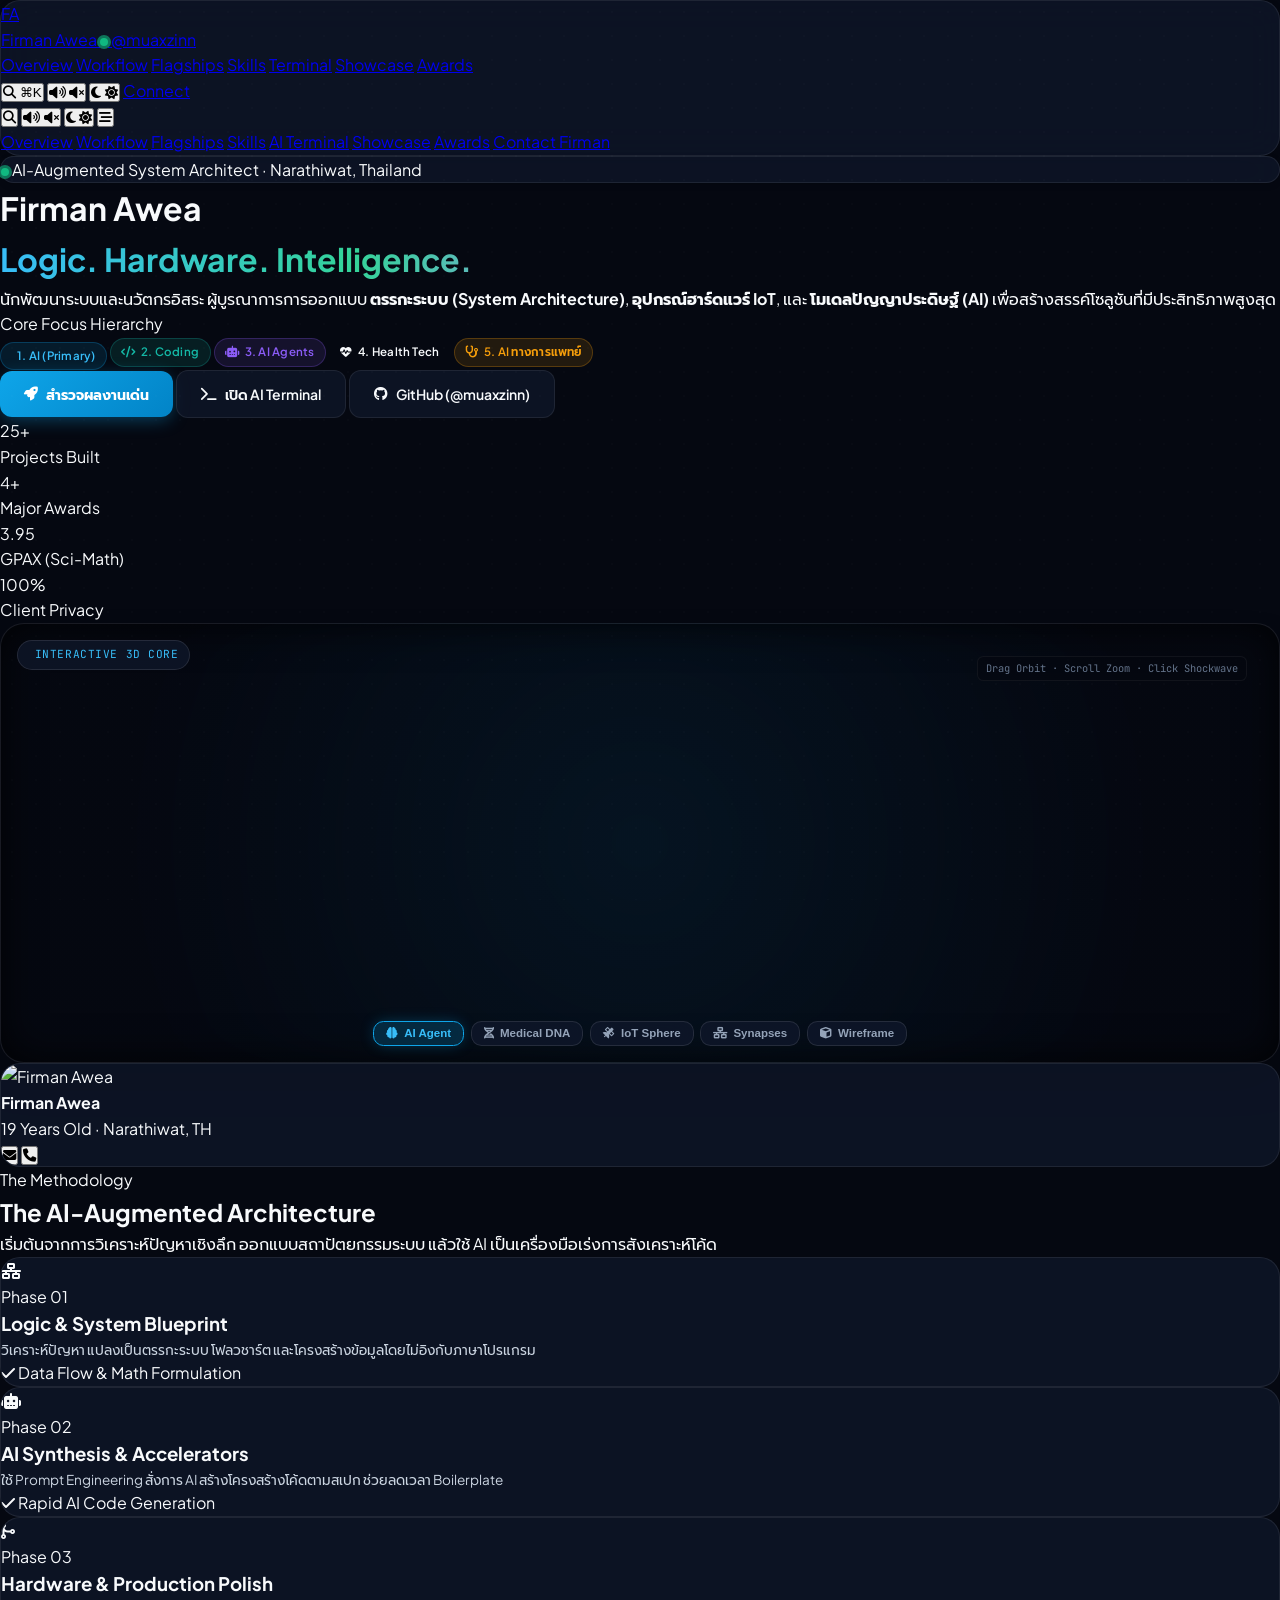
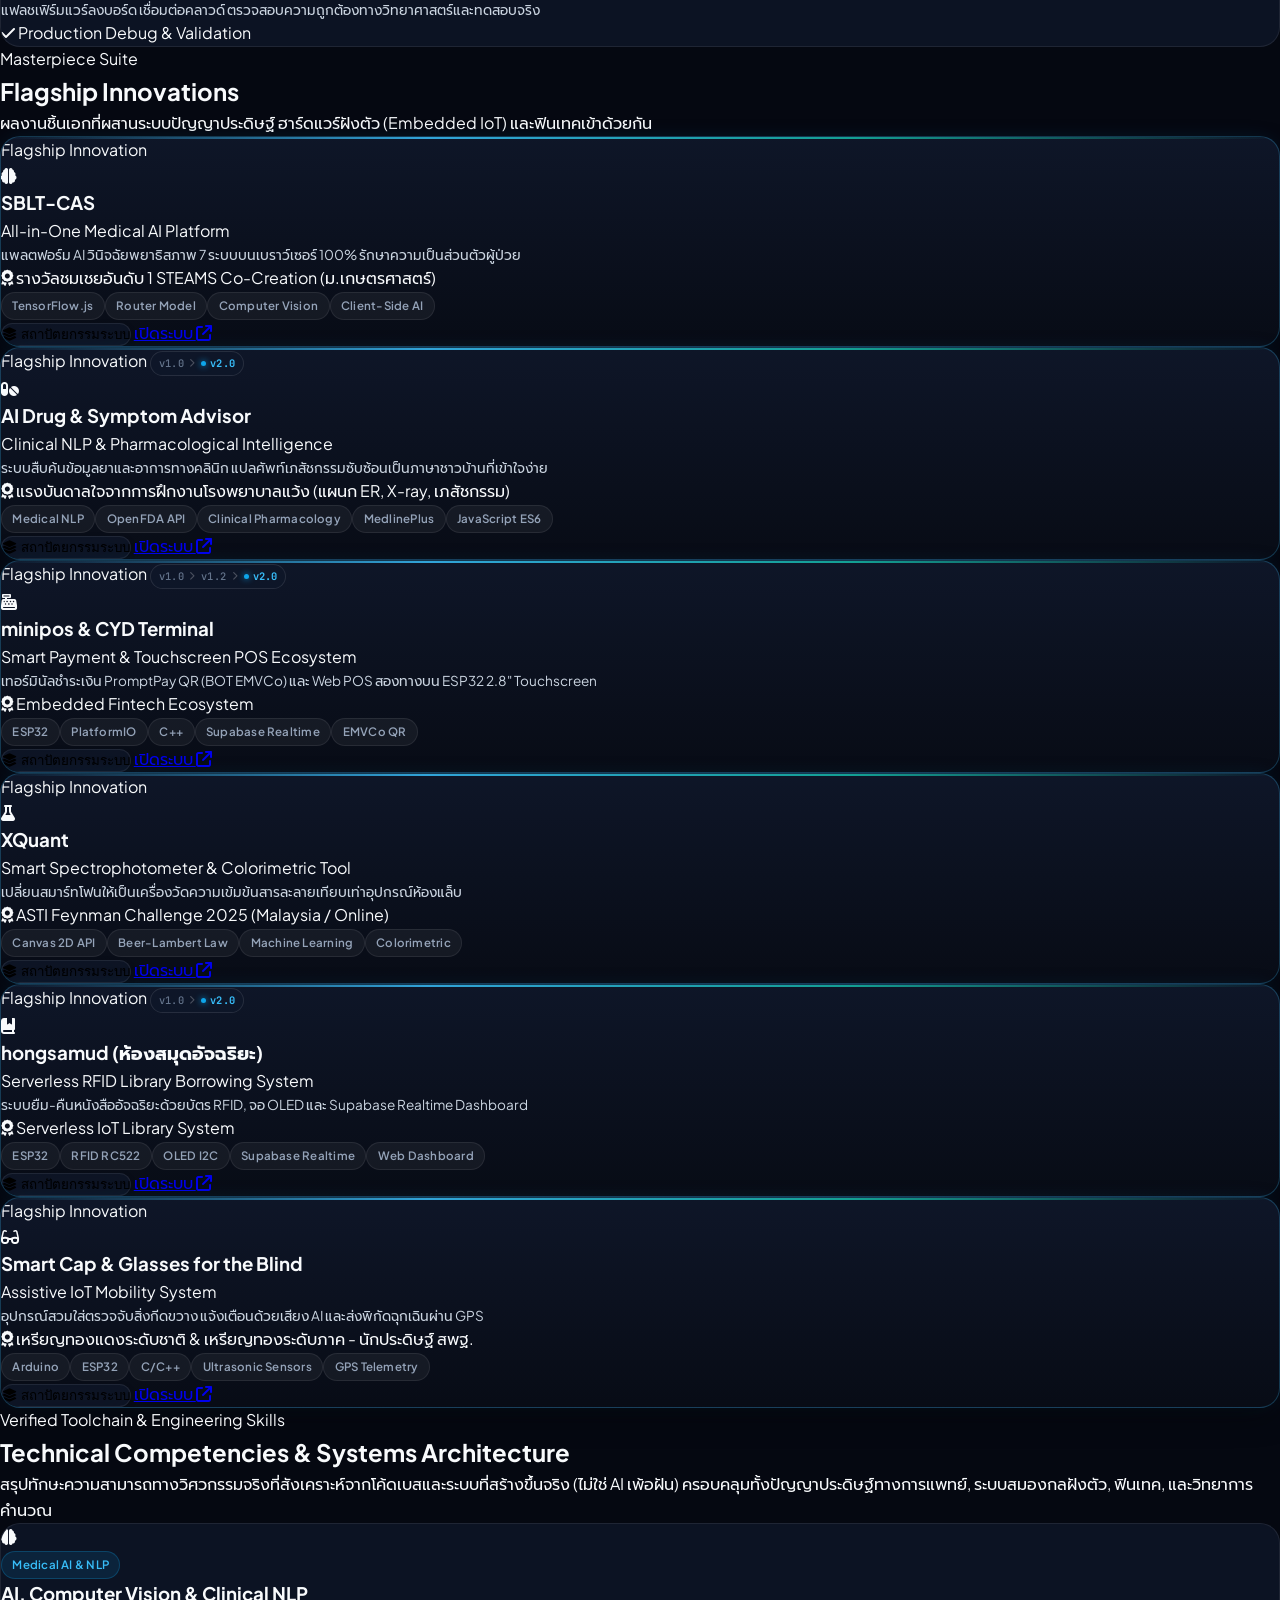
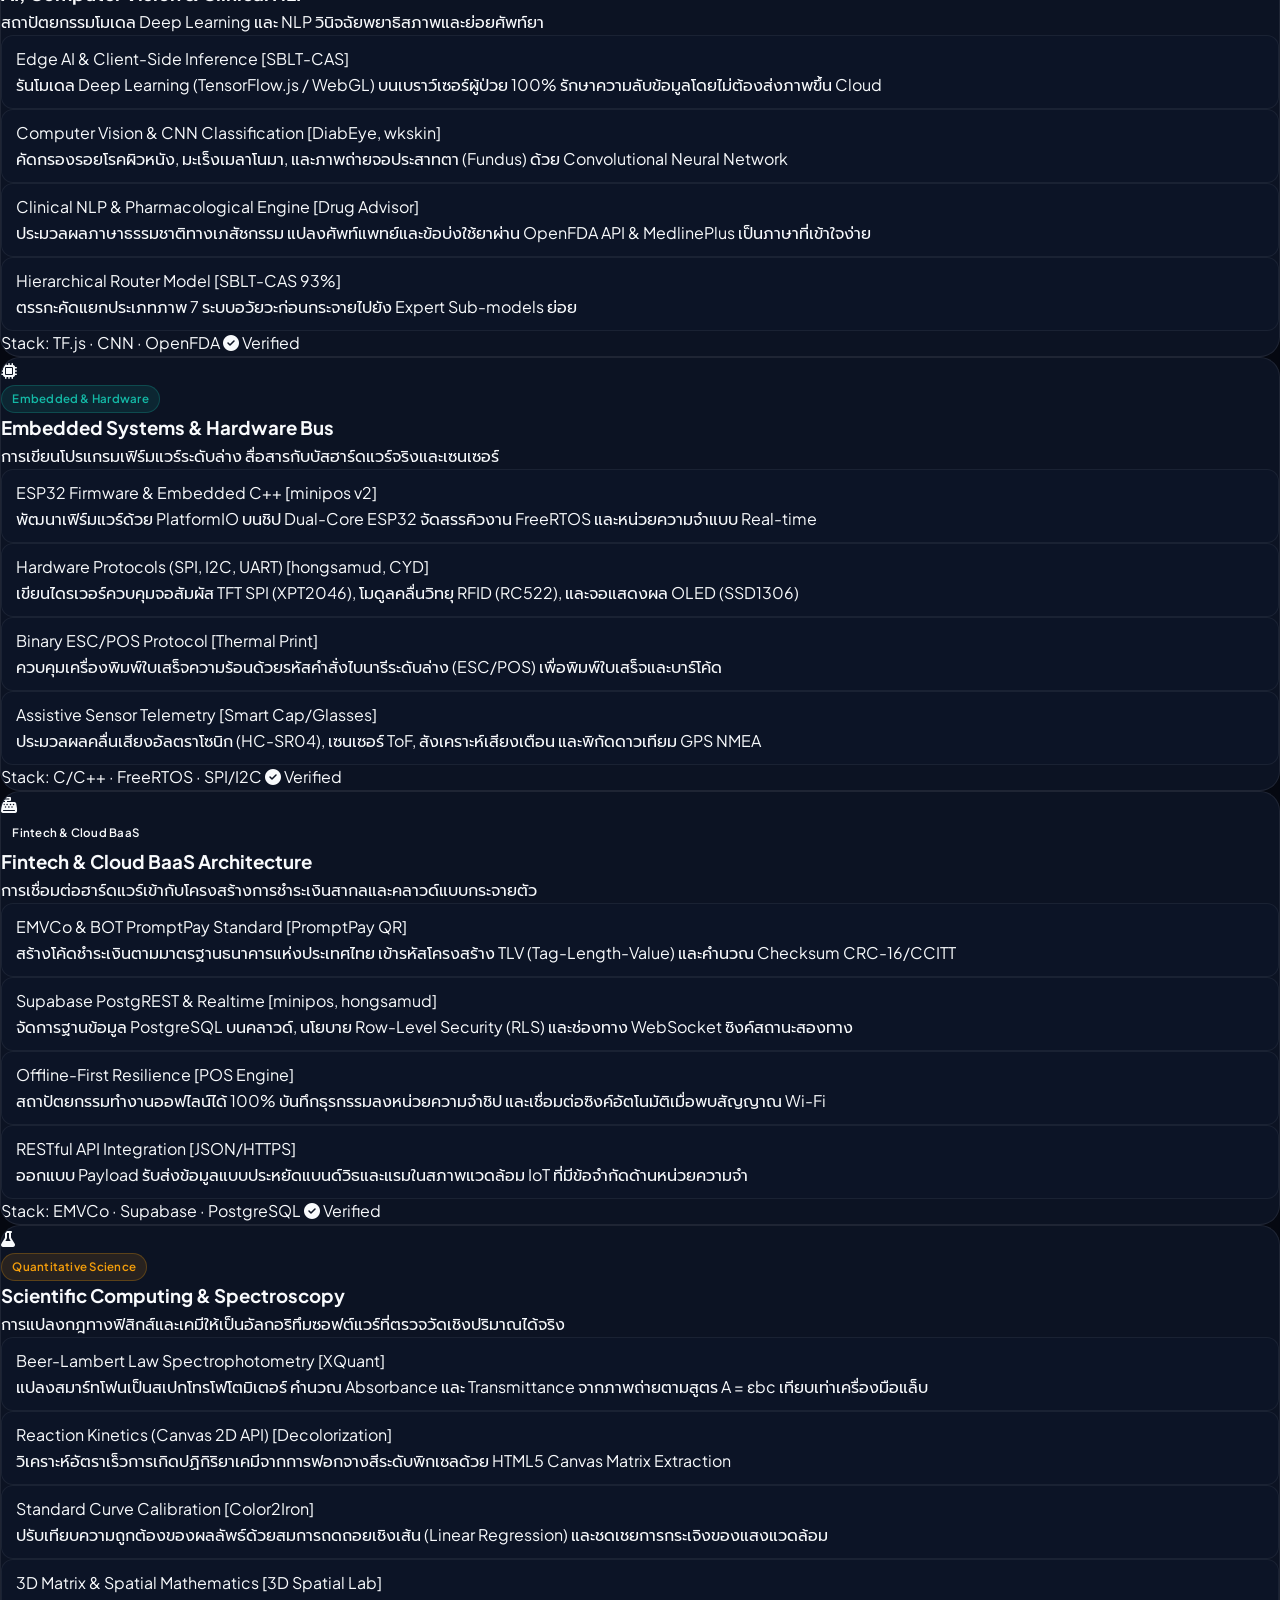
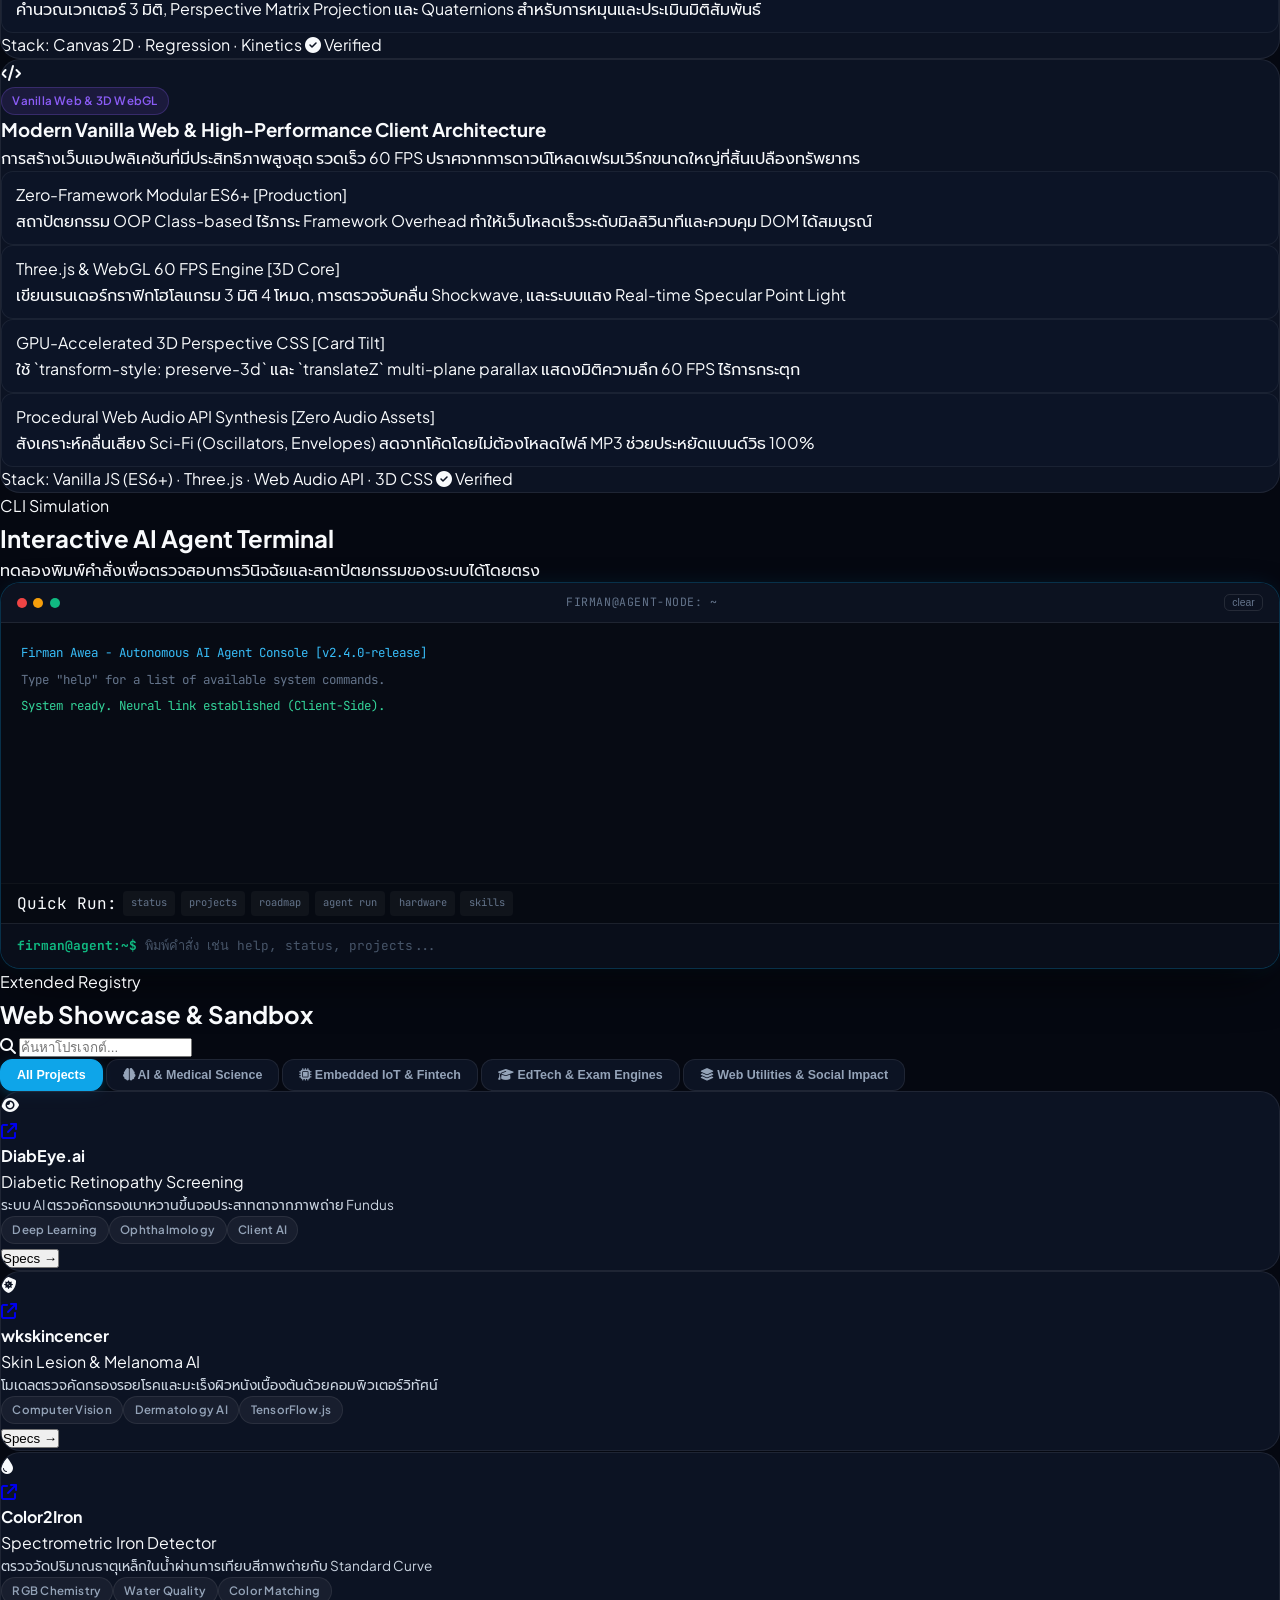
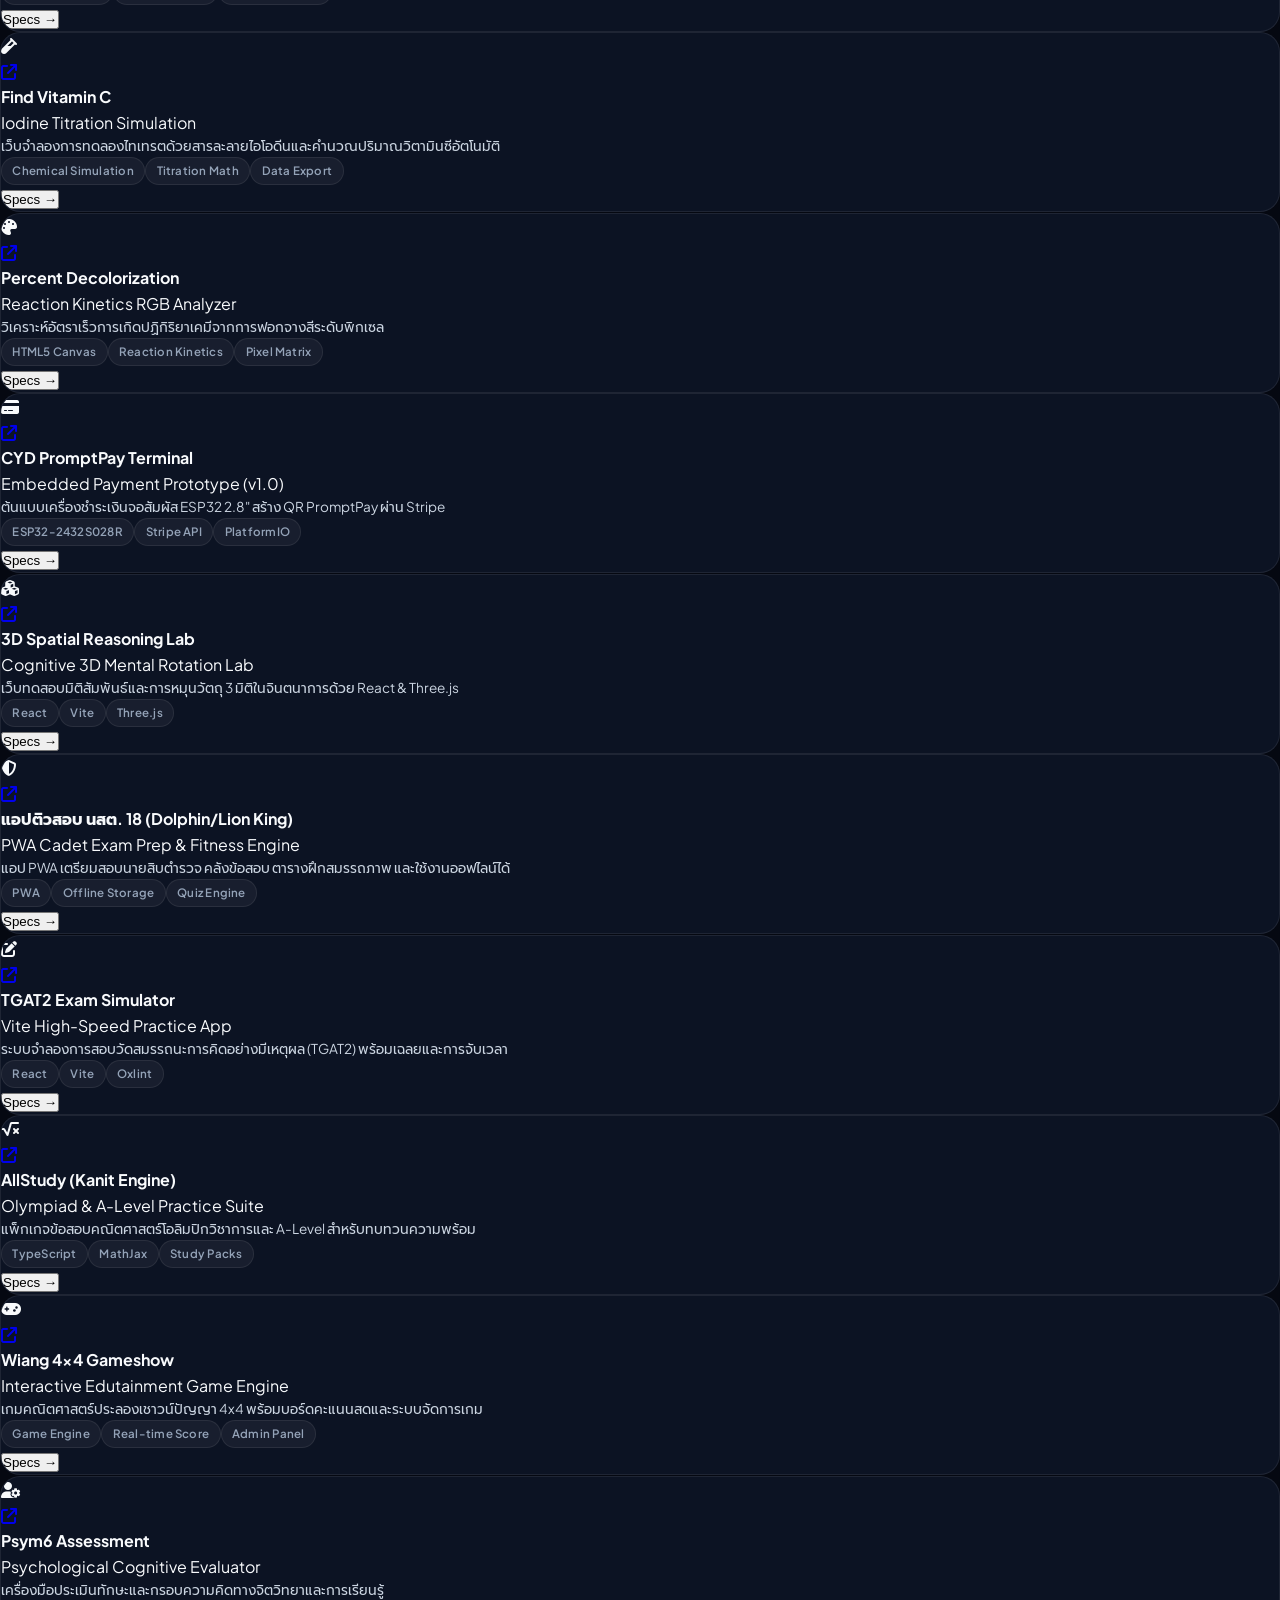
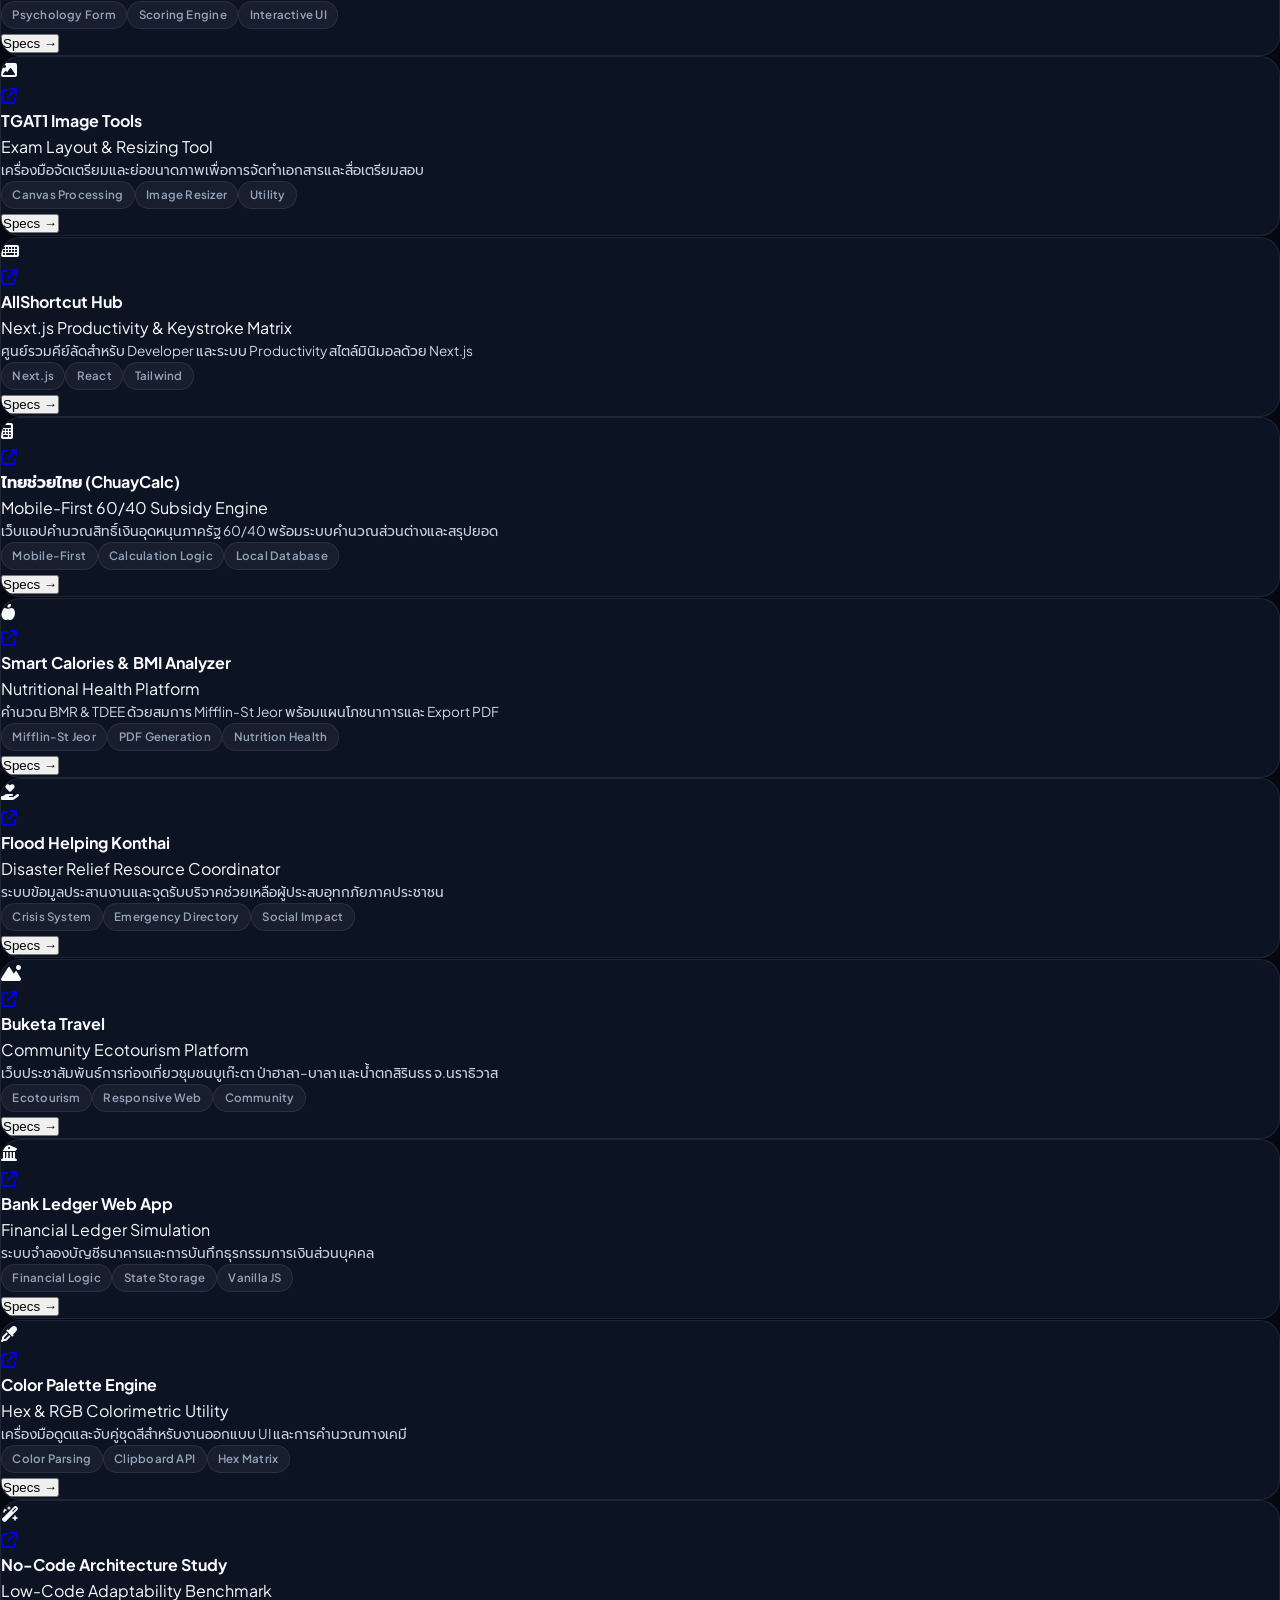
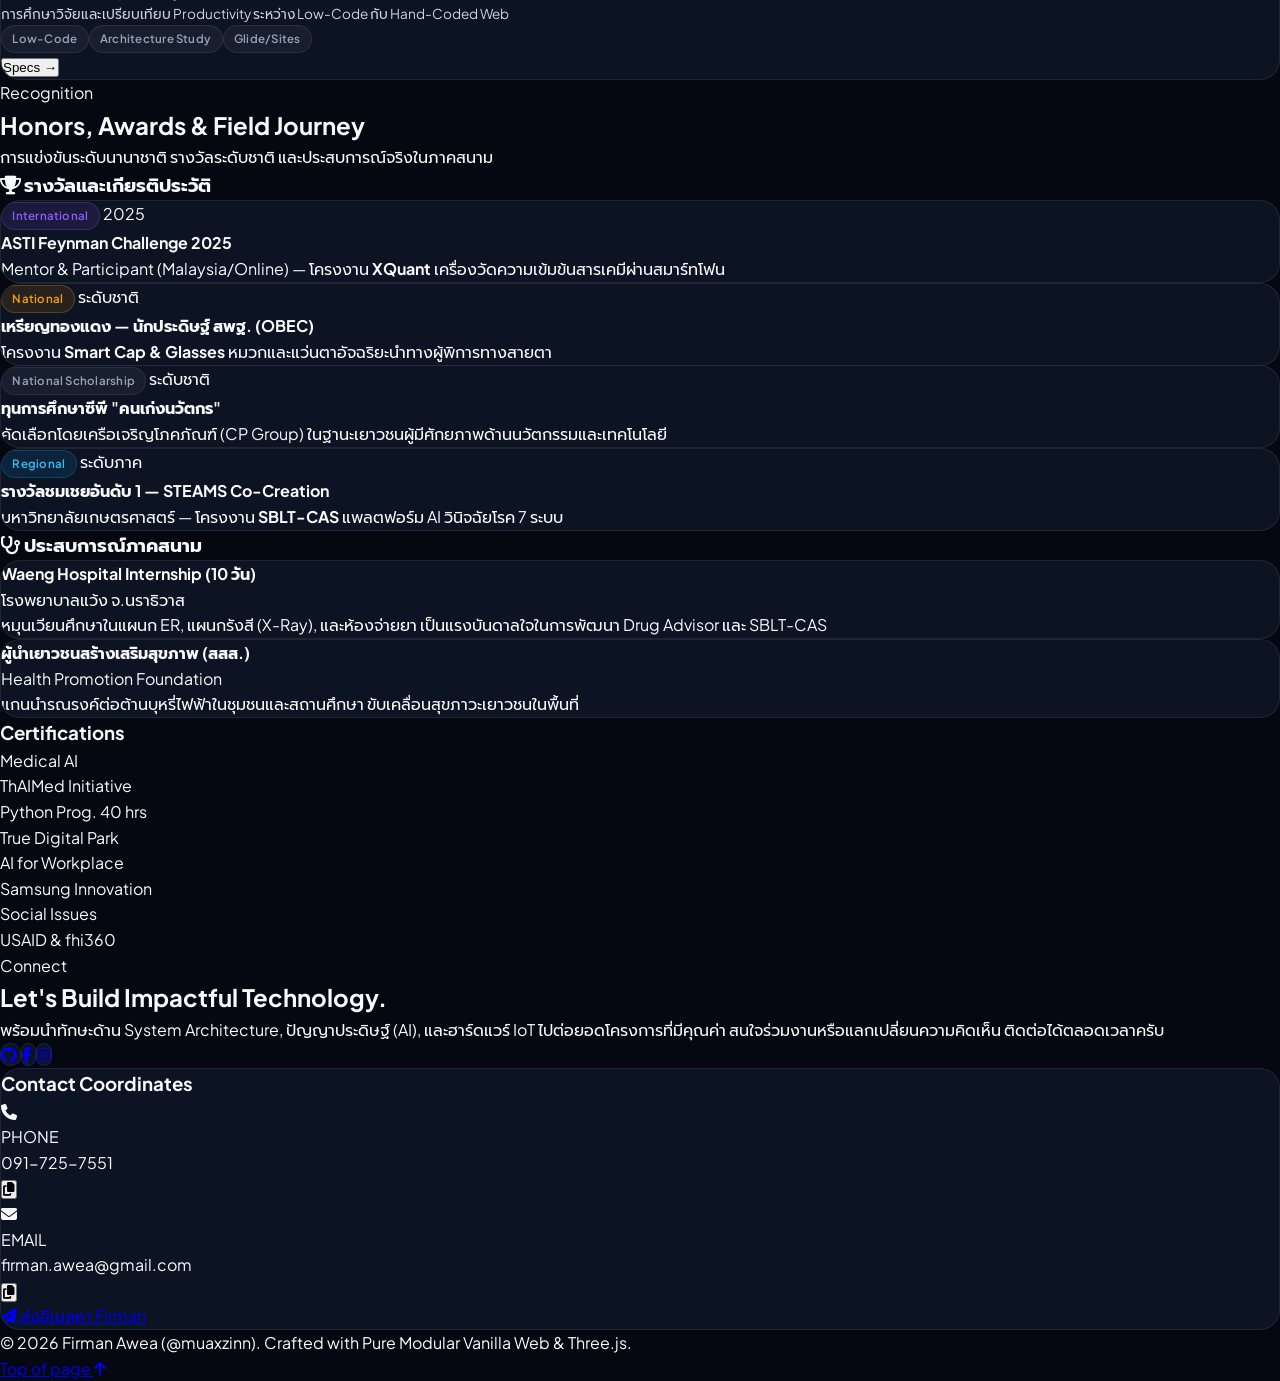
==== index.html @ e1b35efb "feat: revamp modular portfolio with 3D holographic core, interactive terminal, elevated flagships, a" ====
<!DOCTYPE html>
<html lang="th" class="scroll-smooth dark">

<head>
  <meta charset="UTF-8">
  <meta name="viewport" content="width=device-width, initial-scale=1.0">
  <title>Firman Awea | AI-Augmented System Architect & Health Tech Innovator</title>
  <meta name="description"
    content="Official portfolio of Firman Awea (@muaxzinn) - AI-Augmented System Architect, Embedded IoT Developer, and Health Tech Innovator from Narathiwat, Thailand.">
  <meta name="author" content="Firman Awea">

  <!-- Open Graph Protocol -->
  <meta property="og:type" content="website">
  <meta property="og:title" content="Firman Awea | AI-Augmented System Architect">
  <meta property="og:description"
    content="Bridging Logic, Embedded Hardware, and Artificial Intelligence to build impactful solutions.">
  <meta property="og:image" content="image1.png">

  <!-- Google Fonts: Plus Jakarta Sans, Inter, Prompt, JetBrains Mono -->
  <link rel="preconnect" href="https://fonts.googleapis.com">
  <link rel="preconnect" href="https://fonts.gstatic.com" crossorigin>
  <link
    href="https://fonts.googleapis.com/css2?family=Inter:wght@300;400;500;600;700;800&family=JetBrains+Mono:wght@400;500;600;700&family=Plus+Jakarta+Sans:wght@400;500;600;700;800&family=Prompt:wght@300;400;500;600;700&display=swap"
    rel="stylesheet">

  <!-- Tailwind CSS CDN -->
  <script src="https://cdn.tailwindcss.com"></script>

  <!-- Font Awesome 6.5 -->
  <link rel="stylesheet" href="https://cdnjs.cloudflare.com/ajax/libs/font-awesome/6.5.1/css/all.min.css">

  <!-- Three.js (r128) CDN for 3D Holographic Visuals -->
  <script src="https://cdnjs.cloudflare.com/ajax/libs/three.js/r128/three.min.js"></script>

  <!-- Modular CSS Architecture -->
  <link rel="stylesheet" href="css/base.css">
  <link rel="stylesheet" href="css/components.css">
  <link rel="stylesheet" href="css/animations.css">
  <link rel="stylesheet" href="css/3d-viewport.css">
  <link rel="stylesheet" href="css/terminal.css">

  <!-- Anti-Flash Theme Init -->
  <script>
    if (localStorage.getItem('color-theme') === 'light') {
      document.documentElement.classList.remove('dark');
      document.documentElement.classList.add('light');
    } else {
      document.documentElement.classList.add('dark');
    }
  </script>
</head>

<body class="selection:bg-sky-500 selection:text-white">

  <!-- Reading Progress Bar -->
  <div id="reading-progress"></div>

  <!-- Ambient Noise Texture -->
  <div class="noise-overlay"></div>

  <!-- Global Toast Notification -->
  <div id="toast" role="status" aria-live="polite">
    <i class="fas fa-check-circle text-emerald-400 text-base"></i>
    <span id="toast-msg">คัดลอกข้อมูลสำเร็จ!</span>
  </div>

  <!-- Spotlight Command Palette Modal (Cmd + K / Ctrl + K / '/') -->
  <dialog id="cmd-palette" class="m-auto rounded-2xl glass-panel text-slate-100 p-0 max-w-xl w-full shadow-2xl border border-slate-700/70 overflow-hidden backdrop-blur-2xl">
    <div class="p-4 border-b border-slate-800 flex items-center gap-3">
      <i class="fas fa-search text-sky-400 text-base"></i>
      <input type="text" id="cmd-input" placeholder="ค้นหาผลงาน, ทักษะ, หรือส่วนที่ต้องการไป... (Cmd+K)"
        class="w-full bg-transparent text-slate-100 placeholder-slate-500 text-sm focus:outline-none">
      <kbd class="px-2 py-0.5 text-[10px] font-mono bg-slate-800 text-slate-400 rounded border border-slate-700">ESC</kbd>
    </div>
    <div class="max-h-80 overflow-y-auto p-2 space-y-1" id="cmd-results"></div>
    <div class="p-3 bg-slate-900/60 border-t border-slate-800/80 text-[11px] text-slate-500 flex justify-between items-center font-mono">
      <span>กด <kbd class="px-1.5 py-0.5 bg-slate-800 rounded">ESC</kbd> เพื่อปิด</span>
      <span>Firman Awea Spotlight</span>
    </div>
  </dialog>

  <!-- Deep-Dive Architecture Specs Modal (Native <dialog>) -->
  <dialog id="project-modal" class="m-auto rounded-3xl glass-panel text-slate-100 p-0 max-w-2xl w-full shadow-2xl border border-slate-700/80 overflow-hidden backdrop-blur-2xl">
    <div class="p-6 sm:p-8 space-y-5">
      <div class="flex items-start justify-between border-b border-slate-800 pb-4">
        <div class="flex items-center gap-3">
          <div class="w-10 h-10 rounded-xl bg-sky-500/10 text-sky-400 flex items-center justify-center text-lg">
            <i id="modal-icon" class="fas fa-microchip"></i>
          </div>
          <div>
            <h3 id="modal-title" class="text-xl font-bold text-white tracking-tight">Project Title</h3>
            <span id="modal-subtitle" class="text-xs font-mono text-sky-400">Subtitle</span>
          </div>
        </div>
        <button id="modal-close-btn" aria-label="Close Modal" class="p-2 rounded-lg bg-slate-800 hover:bg-slate-700 text-slate-400 hover:text-white transition-colors">
          <i class="fas fa-times"></i>
        </button>
      </div>

      <div id="modal-roadmap-container"></div>

      <div class="space-y-4">
        <div>
          <h4 class="text-[11px] font-mono text-slate-400 uppercase tracking-wider mb-1">ภาพรวมระบบ (Overview)</h4>
          <p id="modal-desc" class="text-sm text-slate-300 leading-relaxed"></p>
        </div>

        <div class="p-4 rounded-xl bg-slate-900/80 border border-slate-800">
          <h4 class="text-xs font-mono text-sky-400 font-bold uppercase tracking-wider mb-2 flex items-center gap-2">
            <i class="fas fa-layer-group"></i> Architecture & Engineering Logic
          </h4>
          <p id="modal-arch" class="text-xs text-slate-300 leading-relaxed"></p>
        </div>

        <div>
          <h4 class="text-[11px] font-mono text-slate-400 uppercase tracking-wider mb-2">Technology Stack</h4>
          <div id="modal-tags" class="flex flex-wrap gap-1.5"></div>
        </div>
      </div>

      <div class="pt-4 border-t border-slate-800 flex justify-between items-center">
        <button onclick="window.projectModal.close()" class="px-4 py-2 rounded-xl text-slate-400 hover:text-white text-xs font-semibold">
          ปิดหน้าต่าง
        </button>
        <a id="modal-link" href="#" target="_blank" rel="noopener noreferrer" class="px-5 py-2.5 rounded-xl bg-sky-500 hover:bg-sky-400 text-white text-xs font-bold transition-all shadow-md flex items-center gap-2">
          เปิดระบบใช้งานจริง <i class="fas fa-arrow-up-right-from-square"></i>
        </a>
      </div>
    </div>
  </dialog>

  <!-- Sticky Glass Navigation Bar -->
  <nav class="fixed top-0 left-0 w-full z-40 transition-all duration-300 glass-panel border-b border-white/5" id="navbar">
    <div class="max-w-7xl mx-auto px-4 sm:px-6 lg:px-8">
      <div class="flex justify-between h-16 items-center">
        <!-- Logo / Name -->
        <a href="#home" class="flex items-center gap-3 group">
          <div class="relative w-10 h-10 rounded-xl bg-gradient-to-tr from-sky-500 via-teal-500 to-indigo-600 flex items-center justify-center text-white font-extrabold text-base shadow-lg shadow-sky-500/25 group-hover:scale-105 transition-transform duration-300">
            <span class="relative z-10">FA</span>
          </div>
          <div class="flex flex-col">
            <span class="font-bold text-base tracking-tight text-white group-hover:text-sky-400 transition-colors">Firman Awea</span>
            <span class="text-[10px] text-slate-400 font-mono tracking-wider uppercase flex items-center gap-1.5">
              <span class="pulse-dot"></span> @muaxzinn
            </span>
          </div>
        </a>

        <!-- Desktop Navigation Menu -->
        <div class="hidden lg:flex items-center space-x-1">
          <a href="#home" class="px-3 py-1.5 rounded-lg text-xs font-medium text-slate-300 hover:text-white hover:bg-slate-800/60 transition-all">Overview</a>
          <a href="#philosophy" class="px-3 py-1.5 rounded-lg text-xs font-medium text-slate-300 hover:text-white hover:bg-slate-800/60 transition-all">Workflow</a>
          <a href="#flagship" class="px-3 py-1.5 rounded-lg text-xs font-medium text-slate-300 hover:text-white hover:bg-slate-800/60 transition-all">Flagships</a>
          <a href="#skills" class="px-3 py-1.5 rounded-lg text-xs font-medium text-slate-300 hover:text-white hover:bg-slate-800/60 transition-all">Skills</a>
          <a href="#terminal" class="px-3 py-1.5 rounded-lg text-xs font-medium text-slate-300 hover:text-white hover:bg-slate-800/60 transition-all">Terminal</a>
          <a href="#showcase" class="px-3 py-1.5 rounded-lg text-xs font-medium text-slate-300 hover:text-white hover:bg-slate-800/60 transition-all">Showcase</a>
          <a href="#awards" class="px-3 py-1.5 rounded-lg text-xs font-medium text-slate-300 hover:text-white hover:bg-slate-800/60 transition-all">Awards</a>

          <div class="h-4 w-[1px] bg-slate-800 mx-2"></div>

          <!-- Quick Search Trigger -->
          <button id="search-trigger" title="Spotlight Search (Cmd+K)" class="flex items-center gap-2 px-2.5 py-1.5 rounded-lg text-slate-400 hover:text-white hover:bg-slate-800/60 transition-all text-xs border border-slate-700/40">
            <i class="fas fa-search text-[11px]"></i>
            <span class="text-[10px] text-slate-400 font-mono">⌘K</span>
          </button>

          <!-- Sound FX Toggle Button -->
          <button id="sound-toggle" aria-label="Toggle Sound Effects" title="Toggle Sound FX" class="p-2 text-slate-400 hover:text-sky-400 hover:bg-slate-800/60 rounded-lg transition-colors text-xs">
            <i class="fas fa-volume-high sound-icon-on"></i>
            <i class="fas fa-volume-xmark sound-icon-muted hidden"></i>
          </button>

          <!-- Theme Toggle -->
          <button id="theme-toggle" aria-label="Toggle Theme" class="p-2 text-slate-400 hover:text-amber-400 hover:bg-slate-800/60 rounded-lg transition-colors text-xs">
            <i class="fas fa-moon theme-icon-dark"></i>
            <i class="fas fa-sun theme-icon-light hidden"></i>
          </button>

          <!-- Contact CTA -->
          <a href="#contact" class="ml-2 px-4 py-2 rounded-xl bg-gradient-to-r from-sky-500 to-blue-600 hover:from-sky-400 hover:to-blue-500 text-white text-xs font-bold shadow-md shadow-sky-500/20 transition-all">
            Connect
          </a>
        </div>

        <!-- Mobile Controls -->
        <div class="flex items-center gap-2 lg:hidden">
          <button id="search-trigger-mobile" aria-label="Quick Search" class="p-2 text-slate-400 hover:text-white">
            <i class="fas fa-search text-sm"></i>
          </button>
          <button id="sound-toggle-mobile" aria-label="Toggle Sound Effects" class="p-2 text-slate-400 hover:text-white">
            <i class="fas fa-volume-high sound-icon-on"></i>
            <i class="fas fa-volume-xmark sound-icon-muted hidden"></i>
          </button>
          <button id="theme-toggle-mobile" aria-label="Toggle Theme" class="p-2 text-slate-400 hover:text-white">
            <i class="fas fa-moon theme-icon-dark"></i>
            <i class="fas fa-sun theme-icon-light hidden"></i>
          </button>
          <button id="mobile-menu-btn" aria-label="Open Mobile Menu" class="p-2 text-slate-300 hover:text-white focus:outline-none">
            <i class="fas fa-bars-staggered text-lg"></i>
          </button>
        </div>
      </div>
    </div>

    <!-- Mobile Drawer Menu -->
    <div id="mobile-menu" class="hidden lg:hidden border-t border-slate-800 bg-[#070b16]/95 backdrop-blur-2xl px-6 py-6 space-y-3">
      <a href="#home" class="block py-2 text-sm font-medium text-slate-200 hover:text-sky-400">Overview</a>
      <a href="#philosophy" class="block py-2 text-sm font-medium text-slate-200 hover:text-sky-400">Workflow</a>
      <a href="#flagship" class="block py-2 text-sm font-medium text-slate-200 hover:text-sky-400">Flagships</a>
      <a href="#skills" class="block py-2 text-sm font-medium text-slate-200 hover:text-sky-400">Skills</a>
      <a href="#terminal" class="block py-2 text-sm font-medium text-slate-200 hover:text-sky-400">AI Terminal</a>
      <a href="#showcase" class="block py-2 text-sm font-medium text-slate-200 hover:text-sky-400">Showcase</a>
      <a href="#awards" class="block py-2 text-sm font-medium text-slate-200 hover:text-sky-400">Awards</a>
      <a href="#contact" class="block w-full text-center py-3 mt-4 rounded-xl bg-sky-500 text-white font-bold text-sm">Contact Firman</a>
    </div>
  </nav>

  <!-- Hero Section with Three.js 3D Viewport & Bio Card -->
  <header id="home" class="relative min-h-[92vh] flex items-center justify-center pt-24 pb-16 overflow-hidden">
    <!-- Ambient Blur Spheres -->
    <div class="absolute -top-32 left-1/4 w-96 h-96 bg-sky-500/15 rounded-full blur-[140px] pointer-events-none animate-glow-pulse"></div>
    <div class="absolute top-1/3 -right-20 w-96 h-96 bg-teal-500/12 rounded-full blur-[140px] pointer-events-none animate-glow-pulse" style="animation-delay: 2s;"></div>

    <div class="relative z-10 max-w-7xl mx-auto px-4 sm:px-6 lg:px-8 w-full">
      <div class="grid grid-cols-1 lg:grid-cols-12 gap-10 items-center">

        <!-- Left Column: Bio & Core Interests -->
        <div class="lg:col-span-7 text-center lg:text-left">
          <div class="inline-flex items-center gap-2 px-3.5 py-1.5 rounded-full glass-panel border border-sky-500/30 text-sky-300 text-xs font-semibold mb-6 shadow-inner">
            <span class="pulse-dot"></span>
            AI-Augmented System Architect &middot; Narathiwat, Thailand
          </div>

          <h1 class="text-4xl sm:text-6xl font-extrabold tracking-tight text-white leading-[1.1] mb-5">
            Firman Awea<br>
            <span class="shimmer-text">Logic. Hardware. Intelligence.</span>
          </h1>

          <p class="text-sm sm:text-base text-slate-300 max-w-2xl mx-auto lg:mx-0 font-normal leading-relaxed mb-6">
            นักพัฒนาระบบและนวัตกรอิสระ ผู้บูรณาการการออกแบบ <strong class="text-white">ตรรกะระบบ (System Architecture)</strong>, <strong class="text-sky-400">อุปกรณ์ฮาร์ดแวร์ IoT</strong>, และ <strong class="text-teal-400">โมเดลปัญญาประดิษฐ์ (AI)</strong> เพื่อสร้างสรรค์โซลูชันที่มีประสิทธิภาพสูงสุด
          </p>

          <!-- Core Interests Hierarchy (Strict Sequence) -->
          <div class="mb-8">
            <span class="text-[11px] font-mono text-slate-400 uppercase tracking-wider block mb-2 font-semibold">Core Focus Hierarchy</span>
            <div class="flex flex-wrap items-center justify-center lg:justify-start gap-1.5">
              <span class="badge-pill badge-cyan shadow-sm shadow-sky-500/20 font-bold border-sky-400/40"><span class="w-1.5 h-1.5 rounded-full bg-sky-400 animate-pulse"></span> 1. AI (Primary)</span>
              <span class="badge-pill badge-teal"><i class="fas fa-code"></i> 2. Coding</span>
              <span class="badge-pill badge-violet"><i class="fas fa-robot"></i> 3. AI Agents</span>
              <span class="badge-pill badge-emerald"><i class="fas fa-heart-pulse"></i> 4. Health Tech</span>
              <span class="badge-pill badge-amber"><i class="fas fa-stethoscope"></i> 5. AI ทางการแพทย์</span>
            </div>
          </div>

          <!-- CTAs -->
          <div class="flex flex-col sm:flex-row items-center justify-center lg:justify-start gap-3 mb-10">
            <a href="#flagship" class="w-full sm:w-auto btn-primary">
              <i class="fas fa-rocket"></i> สำรวจผลงานเด่น
            </a>
            <a href="#terminal" class="w-full sm:w-auto btn-secondary">
              <i class="fas fa-terminal text-sky-400"></i> เปิด AI Terminal
            </a>
            <a href="https://github.com/muaxzinn" target="_blank" rel="noopener noreferrer" class="w-full sm:w-auto btn-secondary">
              <i class="fab fa-github"></i> GitHub (@muaxzinn)
            </a>
          </div>

          <!-- Numerical Stat Counters -->
          <div class="grid grid-cols-2 sm:grid-cols-4 gap-4 pt-6 border-t border-slate-800/80">
            <div>
              <div class="text-2xl sm:text-3xl font-extrabold text-white font-mono counter-val" data-target="25">0</div>
              <div class="text-[11px] text-slate-400 font-medium uppercase tracking-wider mt-0.5">Projects Built</div>
            </div>
            <div>
              <div class="text-2xl sm:text-3xl font-extrabold text-sky-400 font-mono counter-val" data-target="4">0</div>
              <div class="text-[11px] text-slate-400 font-medium uppercase tracking-wider mt-0.5">Major Awards</div>
            </div>
            <div>
              <div class="text-2xl sm:text-3xl font-extrabold text-teal-400 font-mono">3.95</div>
              <div class="text-[11px] text-slate-400 font-medium uppercase tracking-wider mt-0.5">GPAX (Sci-Math)</div>
            </div>
            <div>
              <div class="text-2xl sm:text-3xl font-extrabold text-indigo-400 font-mono">100%</div>
              <div class="text-[11px] text-slate-400 font-medium uppercase tracking-wider mt-0.5">Client Privacy</div>
            </div>
          </div>
        </div>

        <!-- Right Column: Interactive Three.js 3D Holographic Core Viewport -->
        <div class="lg:col-span-5 flex flex-col gap-4">
          <div class="three-container" id="three-viewport">
            <canvas id="three-canvas"></canvas>

            <!-- Top HUD Info -->
            <div class="three-hud-top">
              <span class="three-hud-badge">
                <span class="w-1.5 h-1.5 rounded-full bg-sky-400 animate-pulse"></span>
                Interactive 3D Core
              </span>
              <span class="three-click-hint hidden sm:inline">Drag Orbit &middot; Scroll Zoom &middot; Click Shockwave</span>
            </div>

            <!-- Mode Switcher Buttons & Controls -->
            <div class="three-hud-bottom">
              <button class="three-mode-btn active" data-mode="ai-agent" title="Switch to AI Agent Hologram">
                <i class="fas fa-brain text-sky-400"></i> AI Agent
              </button>
              <button class="three-mode-btn" data-mode="dna-helix" title="Switch to Medical AI DNA Double Helix">
                <i class="fas fa-dna text-teal-400"></i> Medical DNA
              </button>
              <button class="three-mode-btn" data-mode="iot-sphere" title="Switch to IoT Sensor Telemetry Globe">
                <i class="fas fa-satellite text-amber-400"></i> IoT Sphere
              </button>
              <button class="three-mode-btn" data-mode="synapse-mesh" title="Switch to Neural Synapse Network">
                <i class="fas fa-network-wired text-purple-400"></i> Synapses
              </button>
              <button id="three-wireframe-toggle" class="three-mode-btn" title="Toggle 3D Wireframe / Solid">
                <i class="fas fa-cube text-emerald-400"></i> Wireframe
              </button>
            </div>
          </div>

          <!-- Profile Snapshot Card with Dynamic Age & 3D Tilt -->
          <div class="glow-card tilt-3d p-4 flex items-center justify-between gap-4" data-tilt-max="10">
            <div class="flex items-center gap-3">
              <div class="tilt-layer-deep w-12 h-12 rounded-xl overflow-hidden border border-slate-700 flex-shrink-0 bg-slate-900 shadow-md">
                <img src="image1.png" alt="Firman Awea" class="w-full h-full object-cover object-top">
              </div>
              <div class="tilt-layer-front">
                <h4 class="font-bold text-white text-sm">Firman Awea</h4>
                <p class="text-xs text-slate-400">
                  <span class="dynamic-age-val font-mono font-bold text-sky-400">18</span> Years Old &middot; Narathiwat, TH
                </p>
              </div>
            </div>

            <div class="flex items-center gap-2 tilt-layer-front">
              <button onclick="copyToClipboard('firman.awea@gmail.com', 'คัดลอกอีเมลแล้ว!')" class="p-2 rounded-lg bg-slate-800 hover:bg-sky-500 text-slate-300 hover:text-white text-xs transition-colors" title="Copy Email">
                <i class="fas fa-envelope"></i>
              </button>
              <button onclick="copyToClipboard('091-725-7551', 'คัดลอกเบอร์โทรแล้ว!')" class="p-2 rounded-lg bg-slate-800 hover:bg-sky-500 text-slate-300 hover:text-white text-xs transition-colors" title="Copy Phone">
                <i class="fas fa-phone"></i>
              </button>
            </div>
          </div>
        </div>

      </div>
    </div>
  </header>

  <main>

    <!-- Section 2: AI-Augmented Workflow Methodology (Bento Grid) -->
    <section id="philosophy" class="py-20 relative border-t border-slate-800/80">
      <div class="max-w-7xl mx-auto px-4 sm:px-6 lg:px-8">
        
        <div class="text-center max-w-3xl mx-auto mb-14 reveal">
          <span class="text-xs font-mono font-bold tracking-widest text-sky-400 uppercase bg-sky-500/10 px-3 py-1 rounded-full border border-sky-500/20">The Methodology</span>
          <h2 class="text-3xl sm:text-4xl font-extrabold text-white mt-3">
            The AI-Augmented Architecture
          </h2>
          <p class="text-slate-400 mt-3 text-sm sm:text-base leading-relaxed">
            เริ่มต้นจากการวิเคราะห์ปัญหาเชิงลึก ออกแบบสถาปัตยกรรมระบบ แล้วใช้ AI เป็นเครื่องมือเร่งการสังเคราะห์โค้ด
          </p>
        </div>

        <div class="grid grid-cols-1 md:grid-cols-3 gap-6">
          <div class="glow-card tilt-3d p-6 flex flex-col justify-between reveal" data-tilt-max="9">
            <div class="tilt-layer-front">
              <div class="tilt-layer-deep w-12 h-12 rounded-xl bg-sky-500/10 text-sky-400 flex items-center justify-center text-xl mb-4 shadow-sm border border-sky-500/20">
                <i class="fas fa-network-wired"></i>
              </div>
              <span class="text-xs font-mono font-bold text-sky-400 uppercase">Phase 01</span>
              <h3 class="text-xl font-bold text-white mt-1 mb-2">Logic & System Blueprint</h3>
              <p class="card-desc text-slate-300">วิเคราะห์ปัญหา แปลงเป็นตรรกะระบบ โฟลวชาร์ต และโครงสร้างข้อมูลโดยไม่อิงกับภาษาโปรแกรม</p>
            </div>
            <div class="pt-4 border-t border-slate-800/80 text-[11px] font-mono text-slate-500 tilt-layer-front">
              <i class="fas fa-check text-sky-400 mr-1"></i> Data Flow & Math Formulation
            </div>
          </div>

          <div class="glow-card tilt-3d p-6 flex flex-col justify-between reveal delay-100" data-tilt-max="9">
            <div class="tilt-layer-front">
              <div class="tilt-layer-deep w-12 h-12 rounded-xl bg-violet-500/10 text-violet-400 flex items-center justify-center text-xl mb-4 shadow-sm border border-violet-500/20">
                <i class="fas fa-robot"></i>
              </div>
              <span class="text-xs font-mono font-bold text-violet-400 uppercase">Phase 02</span>
              <h3 class="text-xl font-bold text-white mt-1 mb-2">AI Synthesis & Accelerators</h3>
              <p class="card-desc text-slate-300">ใช้ Prompt Engineering สั่งการ AI สร้างโครงสร้างโค้ดตามสเปก ช่วยลดเวลา Boilerplate</p>
            </div>
            <div class="pt-4 border-t border-slate-800/80 text-[11px] font-mono text-slate-500 tilt-layer-front">
              <i class="fas fa-check text-violet-400 mr-1"></i> Rapid AI Code Generation
            </div>
          </div>

          <div class="glow-card tilt-3d p-6 flex flex-col justify-between reveal delay-200" data-tilt-max="9">
            <div class="tilt-layer-front">
              <div class="tilt-layer-deep w-12 h-12 rounded-xl bg-teal-500/10 text-teal-400 flex items-center justify-center text-xl mb-4 shadow-sm border border-teal-500/20">
                <i class="fas fa-code-merge"></i>
              </div>
              <span class="text-xs font-mono font-bold text-teal-400 uppercase">Phase 03</span>
              <h3 class="text-xl font-bold text-white mt-1 mb-2">Hardware & Production Polish</h3>
              <p class="card-desc text-slate-300">แฟลชเฟิร์มแวร์ลงบอร์ด เชื่อมต่อคลาวด์ ตรวจสอบความถูกต้องทางวิทยาศาสตร์และทดสอบจริง</p>
            </div>
            <div class="pt-4 border-t border-slate-800/80 text-[11px] font-mono text-slate-500 tilt-layer-front">
              <i class="fas fa-check text-teal-400 mr-1"></i> Production Debug & Validation
            </div>
          </div>
        </div>

      </div>
    </section>

    <!-- Section 3: Flagship Innovations (Elevated Masterpieces with Micro-Roadmaps) -->
    <section id="flagship" class="py-20 relative bg-slate-950/40 border-t border-slate-800/80">
      <div class="max-w-7xl mx-auto px-4 sm:px-6 lg:px-8">
        
        <div class="flex flex-col md:flex-row justify-between items-start md:items-end mb-12 reveal">
          <div>
            <span class="text-xs font-mono font-bold tracking-widest text-sky-400 uppercase bg-sky-500/10 px-3 py-1 rounded-full border border-sky-500/20">Masterpiece Suite</span>
            <h2 class="text-3xl sm:text-4xl font-extrabold text-white mt-3">
              Flagship Innovations
            </h2>
          </div>
          <p class="text-slate-400 max-w-md mt-3 md:mt-0 text-xs sm:text-sm">
            ผลงานชิ้นเอกที่ผสานระบบปัญญาประดิษฐ์ ฮาร์ดแวร์ฝังตัว (Embedded IoT) และฟินเทคเข้าด้วยกัน
          </p>
        </div>

        <!-- Flagships Grid (Rendered by js/project-filter.js) -->
        <div class="grid grid-cols-1 md:grid-cols-2 gap-6" id="flagship-grid"></div>

      </div>
    </section>

    <!-- Section 4: Skills & System Competencies -->
    <section id="skills" class="py-20 relative border-t border-slate-800/80">
      <div class="max-w-7xl mx-auto px-4 sm:px-6 lg:px-8">
        
        <div class="text-center max-w-3xl mx-auto mb-14 reveal">
          <span class="text-xs font-mono font-bold tracking-widest text-sky-400 uppercase bg-sky-500/10 px-3 py-1 rounded-full border border-sky-500/20">Verified Toolchain & Engineering Skills</span>
          <h2 class="text-3xl sm:text-4xl font-extrabold text-white mt-3">
            Technical Competencies & Systems Architecture
          </h2>
          <p class="text-slate-400 mt-3 text-xs sm:text-sm max-w-2xl mx-auto">
            สรุปทักษะความสามารถทางวิศวกรรมจริงที่สังเคราะห์จากโค้ดเบสและระบบที่สร้างขึ้นจริง (ไม่ใช่ AI เพ้อฝัน) ครอบคลุมทั้งปัญญาประดิษฐ์ทางการแพทย์, ระบบสมองกลฝังตัว, ฟินเทค, และวิทยาการคำนวณ
          </p>
        </div>

        <div class="grid grid-cols-1 md:grid-cols-2 lg:grid-cols-3 gap-6">

          <!-- 1. AI, Computer Vision & Clinical NLP -->
          <div class="glow-card tilt-3d p-6 flex flex-col justify-between reveal" data-tilt-max="8">
            <div class="tilt-layer-front">
              <div class="flex items-center justify-between mb-4">
                <div class="tilt-layer-deep w-12 h-12 rounded-xl bg-sky-500/10 border border-sky-500/30 text-sky-400 flex items-center justify-center text-xl shadow-md">
                  <i class="fas fa-brain"></i>
                </div>
                <span class="badge-pill badge-cyan text-[10px] font-mono font-bold">Medical AI & NLP</span>
              </div>
              <h3 class="font-bold text-white text-lg mb-1">AI, Computer Vision & Clinical NLP</h3>
              <p class="text-xs text-slate-400 mb-4">สถาปัตยกรรมโมเดล Deep Learning และ NLP วินิจฉัยพยาธิสภาพและย่อยศัพท์ยา</p>

              <div class="space-y-2.5 tilt-layer-mid">
                <div class="competency-item">
                  <div class="flex items-center justify-between text-xs font-bold text-white">
                    <span>Edge AI & Client-Side Inference</span>
                    <span class="text-[10px] font-mono text-sky-400">[SBLT-CAS]</span>
                  </div>
                  <p class="text-[11px] text-slate-400 mt-1 leading-relaxed">รันโมเดล Deep Learning (TensorFlow.js / WebGL) บนเบราว์เซอร์ผู้ป่วย 100% รักษาความลับข้อมูลโดยไม่ต้องส่งภาพขึ้น Cloud</p>
                </div>

                <div class="competency-item">
                  <div class="flex items-center justify-between text-xs font-bold text-white">
                    <span>Computer Vision & CNN Classification</span>
                    <span class="text-[10px] font-mono text-sky-400">[DiabEye, wkskin]</span>
                  </div>
                  <p class="text-[11px] text-slate-400 mt-1 leading-relaxed">คัดกรองรอยโรคผิวหนัง, มะเร็งเมลาโนมา, และภาพถ่ายจอประสาทตา (Fundus) ด้วย Convolutional Neural Network</p>
                </div>

                <div class="competency-item">
                  <div class="flex items-center justify-between text-xs font-bold text-white">
                    <span>Clinical NLP & Pharmacological Engine</span>
                    <span class="text-[10px] font-mono text-rose-400">[Drug Advisor]</span>
                  </div>
                  <p class="text-[11px] text-slate-400 mt-1 leading-relaxed">ประมวลผลภาษาธรรมชาติทางเภสัชกรรม แปลงศัพท์แพทย์และข้อบ่งใช้ยาผ่าน OpenFDA API & MedlinePlus เป็นภาษาที่เข้าใจง่าย</p>
                </div>

                <div class="competency-item">
                  <div class="flex items-center justify-between text-xs font-bold text-white">
                    <span>Hierarchical Router Model</span>
                    <span class="text-[10px] font-mono text-sky-400">[SBLT-CAS 93%]</span>
                  </div>
                  <p class="text-[11px] text-slate-400 mt-1 leading-relaxed">ตรรกะคัดแยกประเภทภาพ 7 ระบบอวัยวะก่อนกระจายไปยัง Expert Sub-models ย่อย</p>
                </div>
              </div>
            </div>
            <div class="pt-4 border-t border-slate-800/80 text-[11px] font-mono text-slate-500 mt-4 flex items-center justify-between">
              <span>Stack: TF.js &middot; CNN &middot; OpenFDA</span>
              <span class="text-sky-400"><i class="fas fa-check-circle"></i> Verified</span>
            </div>
          </div>

          <!-- 2. Embedded Systems & Hardware Communication -->
          <div class="glow-card tilt-3d p-6 flex flex-col justify-between reveal delay-100" data-tilt-max="8">
            <div class="tilt-layer-front">
              <div class="flex items-center justify-between mb-4">
                <div class="tilt-layer-deep w-12 h-12 rounded-xl bg-teal-500/10 border border-teal-500/30 text-teal-400 flex items-center justify-center text-xl shadow-md">
                  <i class="fas fa-microchip"></i>
                </div>
                <span class="badge-pill badge-teal text-[10px] font-mono font-bold">Embedded & Hardware</span>
              </div>
              <h3 class="font-bold text-white text-lg mb-1">Embedded Systems & Hardware Bus</h3>
              <p class="text-xs text-slate-400 mb-4">การเขียนโปรแกรมเฟิร์มแวร์ระดับล่าง สื่อสารกับบัสฮาร์ดแวร์จริงและเซนเซอร์</p>

              <div class="space-y-2.5 tilt-layer-mid">
                <div class="competency-item">
                  <div class="flex items-center justify-between text-xs font-bold text-white">
                    <span>ESP32 Firmware & Embedded C++</span>
                    <span class="text-[10px] font-mono text-teal-400">[minipos v2]</span>
                  </div>
                  <p class="text-[11px] text-slate-400 mt-1 leading-relaxed">พัฒนาเฟิร์มแวร์ด้วย PlatformIO บนชิป Dual-Core ESP32 จัดสรรคิวงาน FreeRTOS และหน่วยความจำแบบ Real-time</p>
                </div>

                <div class="competency-item">
                  <div class="flex items-center justify-between text-xs font-bold text-white">
                    <span>Hardware Protocols (SPI, I2C, UART)</span>
                    <span class="text-[10px] font-mono text-teal-400">[hongsamud, CYD]</span>
                  </div>
                  <p class="text-[11px] text-slate-400 mt-1 leading-relaxed">เขียนไดรเวอร์ควบคุมจอสัมผัส TFT SPI (XPT2046), โมดูลคลื่นวิทยุ RFID (RC522), และจอแสดงผล OLED (SSD1306)</p>
                </div>

                <div class="competency-item">
                  <div class="flex items-center justify-between text-xs font-bold text-white">
                    <span>Binary ESC/POS Protocol</span>
                    <span class="text-[10px] font-mono text-teal-400">[Thermal Print]</span>
                  </div>
                  <p class="text-[11px] text-slate-400 mt-1 leading-relaxed">ควบคุมเครื่องพิมพ์ใบเสร็จความร้อนด้วยรหัสคำสั่งไบนารีระดับล่าง (ESC/POS) เพื่อพิมพ์ใบเสร็จและบาร์โค้ด</p>
                </div>

                <div class="competency-item">
                  <div class="flex items-center justify-between text-xs font-bold text-white">
                    <span>Assistive Sensor Telemetry</span>
                    <span class="text-[10px] font-mono text-teal-400">[Smart Cap/Glasses]</span>
                  </div>
                  <p class="text-[11px] text-slate-400 mt-1 leading-relaxed">ประมวลผลคลื่นเสียงอัลตราโซนิก (HC-SR04), เซนเซอร์ ToF, สังเคราะห์เสียงเตือน และพิกัดดาวเทียม GPS NMEA</p>
                </div>
              </div>
            </div>
            <div class="pt-4 border-t border-slate-800/80 text-[11px] font-mono text-slate-500 mt-4 flex items-center justify-between">
              <span>Stack: C/C++ &middot; FreeRTOS &middot; SPI/I2C</span>
              <span class="text-teal-400"><i class="fas fa-check-circle"></i> Verified</span>
            </div>
          </div>

          <!-- 3. Fintech & Cloud BaaS Systems -->
          <div class="glow-card tilt-3d p-6 flex flex-col justify-between reveal delay-200" data-tilt-max="8">
            <div class="tilt-layer-front">
              <div class="flex items-center justify-between mb-4">
                <div class="tilt-layer-deep w-12 h-12 rounded-xl bg-emerald-500/10 border border-emerald-500/30 text-emerald-400 flex items-center justify-center text-xl shadow-md">
                  <i class="fas fa-cash-register"></i>
                </div>
                <span class="badge-pill badge-emerald text-[10px] font-mono font-bold">Fintech & Cloud BaaS</span>
              </div>
              <h3 class="font-bold text-white text-lg mb-1">Fintech & Cloud BaaS Architecture</h3>
              <p class="text-xs text-slate-400 mb-4">การเชื่อมต่อฮาร์ดแวร์เข้ากับโครงสร้างการชำระเงินสากลและคลาวด์แบบกระจายตัว</p>

              <div class="space-y-2.5 tilt-layer-mid">
                <div class="competency-item">
                  <div class="flex items-center justify-between text-xs font-bold text-white">
                    <span>EMVCo & BOT PromptPay Standard</span>
                    <span class="text-[10px] font-mono text-emerald-400">[PromptPay QR]</span>
                  </div>
                  <p class="text-[11px] text-slate-400 mt-1 leading-relaxed">สร้างโค้ดชำระเงินตามมาตรฐานธนาคารแห่งประเทศไทย เข้ารหัสโครงสร้าง TLV (Tag-Length-Value) และคำนวณ Checksum CRC-16/CCITT</p>
                </div>

                <div class="competency-item">
                  <div class="flex items-center justify-between text-xs font-bold text-white">
                    <span>Supabase PostgREST & Realtime</span>
                    <span class="text-[10px] font-mono text-emerald-400">[minipos, hongsamud]</span>
                  </div>
                  <p class="text-[11px] text-slate-400 mt-1 leading-relaxed">จัดการฐานข้อมูล PostgreSQL บนคลาวด์, นโยบาย Row-Level Security (RLS) และช่องทาง WebSocket ซิงค์สถานะสองทาง</p>
                </div>

                <div class="competency-item">
                  <div class="flex items-center justify-between text-xs font-bold text-white">
                    <span>Offline-First Resilience</span>
                    <span class="text-[10px] font-mono text-emerald-400">[POS Engine]</span>
                  </div>
                  <p class="text-[11px] text-slate-400 mt-1 leading-relaxed">สถาปัตยกรรมทำงานออฟไลน์ได้ 100% บันทึกธุรกรรมลงหน่วยความจำชิป และเชื่อมต่อซิงค์อัตโนมัติเมื่อพบสัญญาณ Wi-Fi</p>
                </div>

                <div class="competency-item">
                  <div class="flex items-center justify-between text-xs font-bold text-white">
                    <span>RESTful API Integration</span>
                    <span class="text-[10px] font-mono text-emerald-400">[JSON/HTTPS]</span>
                  </div>
                  <p class="text-[11px] text-slate-400 mt-1 leading-relaxed">ออกแบบ Payload รับส่งข้อมูลแบบประหยัดแบนด์วิธและแรมในสภาพแวดล้อม IoT ที่มีข้อจำกัดด้านหน่วยความจำ</p>
                </div>
              </div>
            </div>
            <div class="pt-4 border-t border-slate-800/80 text-[11px] font-mono text-slate-500 mt-4 flex items-center justify-between">
              <span>Stack: EMVCo &middot; Supabase &middot; PostgreSQL</span>
              <span class="text-emerald-400"><i class="fas fa-check-circle"></i> Verified</span>
            </div>
          </div>

          <!-- 4. Scientific Computing & Quantitative Chemistry -->
          <div class="glow-card tilt-3d p-6 flex flex-col justify-between reveal" data-tilt-max="8">
            <div class="tilt-layer-front">
              <div class="flex items-center justify-between mb-4">
                <div class="tilt-layer-deep w-12 h-12 rounded-xl bg-amber-500/10 border border-amber-500/30 text-amber-400 flex items-center justify-center text-xl shadow-md">
                  <i class="fas fa-flask"></i>
                </div>
                <span class="badge-pill badge-amber text-[10px] font-mono font-bold">Quantitative Science</span>
              </div>
              <h3 class="font-bold text-white text-lg mb-1">Scientific Computing & Spectroscopy</h3>
              <p class="text-xs text-slate-400 mb-4">การแปลงกฎทางฟิสิกส์และเคมีให้เป็นอัลกอริทึมซอฟต์แวร์ที่ตรวจวัดเชิงปริมาณได้จริง</p>

              <div class="space-y-2.5 tilt-layer-mid">
                <div class="competency-item">
                  <div class="flex items-center justify-between text-xs font-bold text-white">
                    <span>Beer-Lambert Law Spectrophotometry</span>
                    <span class="text-[10px] font-mono text-amber-400">[XQuant]</span>
                  </div>
                  <p class="text-[11px] text-slate-400 mt-1 leading-relaxed">แปลงสมาร์ทโฟนเป็นสเปกโทรโฟโตมิเตอร์ คำนวณ Absorbance และ Transmittance จากภาพถ่ายตามสูตร A = &epsilon;bc เทียบเท่าเครื่องมือแล็บ</p>
                </div>

                <div class="competency-item">
                  <div class="flex items-center justify-between text-xs font-bold text-white">
                    <span>Reaction Kinetics (Canvas 2D API)</span>
                    <span class="text-[10px] font-mono text-amber-400">[Decolorization]</span>
                  </div>
                  <p class="text-[11px] text-slate-400 mt-1 leading-relaxed">วิเคราะห์อัตราเร็วการเกิดปฏิกิริยาเคมีจากการฟอกจางสีระดับพิกเซลด้วย HTML5 Canvas Matrix Extraction</p>
                </div>

                <div class="competency-item">
                  <div class="flex items-center justify-between text-xs font-bold text-white">
                    <span>Standard Curve Calibration</span>
                    <span class="text-[10px] font-mono text-amber-400">[Color2Iron]</span>
                  </div>
                  <p class="text-[11px] text-slate-400 mt-1 leading-relaxed">ปรับเทียบความถูกต้องของผลลัพธ์ด้วยสมการถดถอยเชิงเส้น (Linear Regression) และชดเชยการกระเจิงของแสงแวดล้อม</p>
                </div>

                <div class="competency-item">
                  <div class="flex items-center justify-between text-xs font-bold text-white">
                    <span>3D Matrix & Spatial Mathematics</span>
                    <span class="text-[10px] font-mono text-amber-400">[3D Spatial Lab]</span>
                  </div>
                  <p class="text-[11px] text-slate-400 mt-1 leading-relaxed">คำนวณเวกเตอร์ 3 มิติ, Perspective Matrix Projection และ Quaternions สำหรับการหมุนและประเมินมิติสัมพันธ์</p>
                </div>
              </div>
            </div>
            <div class="pt-4 border-t border-slate-800/80 text-[11px] font-mono text-slate-500 mt-4 flex items-center justify-between">
              <span>Stack: Canvas 2D &middot; Regression &middot; Kinetics</span>
              <span class="text-amber-400"><i class="fas fa-check-circle"></i> Verified</span>
            </div>
          </div>

          <!-- 5. Modern Vanilla Web & GPU-Accelerated 3D -->
          <div class="glow-card tilt-3d p-6 flex flex-col justify-between reveal delay-100 md:col-span-2 lg:col-span-2" data-tilt-max="7">
            <div class="tilt-layer-front">
              <div class="flex items-center justify-between mb-4">
                <div class="tilt-layer-deep w-12 h-12 rounded-xl bg-violet-500/10 border border-violet-500/30 text-violet-400 flex items-center justify-center text-xl shadow-md">
                  <i class="fas fa-code"></i>
                </div>
                <span class="badge-pill badge-violet text-[10px] font-mono font-bold">Vanilla Web & 3D WebGL</span>
              </div>
              <h3 class="font-bold text-white text-lg mb-1">Modern Vanilla Web & High-Performance Client Architecture</h3>
              <p class="text-xs text-slate-400 mb-4">การสร้างเว็บแอปพลิเคชันที่มีประสิทธิภาพสูงสุด รวดเร็ว 60 FPS ปราศจากการดาวน์โหลดเฟรมเวิร์กขนาดใหญ่ที่สิ้นเปลืองทรัพยากร</p>

              <div class="grid grid-cols-1 sm:grid-cols-2 gap-2.5 tilt-layer-mid">
                <div class="competency-item">
                  <div class="flex items-center justify-between text-xs font-bold text-white">
                    <span>Zero-Framework Modular ES6+</span>
                    <span class="text-[10px] font-mono text-violet-400">[Production]</span>
                  </div>
                  <p class="text-[11px] text-slate-400 mt-1 leading-relaxed">สถาปัตยกรรม OOP Class-based ไร้ภาระ Framework Overhead ทำให้เว็บโหลดเร็วระดับมิลลิวินาทีและควบคุม DOM ได้สมบูรณ์</p>
                </div>

                <div class="competency-item">
                  <div class="flex items-center justify-between text-xs font-bold text-white">
                    <span>Three.js & WebGL 60 FPS Engine</span>
                    <span class="text-[10px] font-mono text-violet-400">[3D Core]</span>
                  </div>
                  <p class="text-[11px] text-slate-400 mt-1 leading-relaxed">เขียนเรนเดอร์กราฟิกโฮโลแกรม 3 มิติ 4 โหมด, การตรวจจับคลื่น Shockwave, และระบบแสง Real-time Specular Point Light</p>
                </div>

                <div class="competency-item">
                  <div class="flex items-center justify-between text-xs font-bold text-white">
                    <span>GPU-Accelerated 3D Perspective CSS</span>
                    <span class="text-[10px] font-mono text-violet-400">[Card Tilt]</span>
                  </div>
                  <p class="text-[11px] text-slate-400 mt-1 leading-relaxed">ใช้ `transform-style: preserve-3d` และ `translateZ` multi-plane parallax แสดงมิติความลึก 60 FPS ไร้การกระตุก</p>
                </div>

                <div class="competency-item">
                  <div class="flex items-center justify-between text-xs font-bold text-white">
                    <span>Procedural Web Audio API Synthesis</span>
                    <span class="text-[10px] font-mono text-violet-400">[Zero Audio Assets]</span>
                  </div>
                  <p class="text-[11px] text-slate-400 mt-1 leading-relaxed">สังเคราะห์คลื่นเสียง Sci-Fi (Oscillators, Envelopes) สดจากโค้ดโดยไม่ต้องโหลดไฟล์ MP3 ช่วยประหยัดแบนด์วิธ 100%</p>
                </div>
              </div>
            </div>
            <div class="pt-4 border-t border-slate-800/80 text-[11px] font-mono text-slate-500 mt-4 flex items-center justify-between">
              <span>Stack: Vanilla JS (ES6+) &middot; Three.js &middot; Web Audio API &middot; 3D CSS</span>
              <span class="text-violet-400"><i class="fas fa-check-circle"></i> Verified</span>
            </div>
          </div>

        </div>

      </div>
    </section>

    <!-- Section 5: Interactive AI Agent Terminal Console -->
    <section id="terminal" class="py-20 relative bg-slate-950/60 border-t border-slate-800/80">
      <div class="max-w-4xl mx-auto px-4 sm:px-6 lg:px-8">
        
        <div class="text-center mb-10 reveal">
          <span class="text-xs font-mono font-bold tracking-widest text-emerald-400 uppercase bg-emerald-500/10 px-3 py-1 rounded-full border border-emerald-500/20">CLI Simulation</span>
          <h2 class="text-2xl sm:text-3xl font-extrabold text-white mt-3">
            Interactive AI Agent Terminal
          </h2>
          <p class="text-slate-400 mt-2 text-xs">
            ทดลองพิมพ์คำสั่งเพื่อตรวจสอบการวินิจฉัยและสถาปัตยกรรมของระบบได้โดยตรง
          </p>
        </div>

        <div class="terminal-window tilt-3d reveal" data-tilt-max="5">
          <!-- Terminal Title Bar -->
          <div class="terminal-header">
            <div class="terminal-dots">
              <span class="terminal-dot dot-red"></span>
              <span class="terminal-dot dot-yellow"></span>
              <span class="terminal-dot dot-green"></span>
            </div>
            <span class="terminal-title">firman@agent-node: ~</span>
            <div class="terminal-actions">
              <button id="terminal-clear-btn" class="terminal-btn-clear" title="Clear console">clear</button>
            </div>
          </div>

          <!-- Terminal Output Log -->
          <div class="terminal-body" id="terminal-body"></div>

          <!-- Quick Suggested Command Chips -->
          <div class="terminal-quick-tags">
            <span class="text-[10px] text-slate-500 font-mono mr-1">Quick Run:</span>
            <span class="terminal-tag" data-cmd="status">status</span>
            <span class="terminal-tag" data-cmd="projects">projects</span>
            <span class="terminal-tag" data-cmd="roadmap">roadmap</span>
            <span class="terminal-tag" data-cmd="agent run DiabEye Retinopathy">agent run</span>
            <span class="terminal-tag" data-cmd="hardware">hardware</span>
            <span class="terminal-tag" data-cmd="skills">skills</span>
          </div>

          <!-- Terminal Input Prompt -->
          <div class="terminal-input-bar">
            <span class="terminal-prompt">firman@agent:~$</span>
            <input type="text" id="terminal-input" class="terminal-input" placeholder="พิมพ์คำสั่ง เช่น help, status, projects..." autocomplete="off">
          </div>
        </div>

      </div>
    </section>

    <!-- Section 6: Extended Showcase & Sandbox (20+ Technical Projects) -->
    <section id="showcase" class="py-20 relative border-t border-slate-800/80">
      <div class="max-w-7xl mx-auto px-4 sm:px-6 lg:px-8">
        
        <div class="flex flex-col md:flex-row justify-between items-start md:items-end mb-10 reveal">
          <div>
            <span class="text-xs font-mono font-bold tracking-widest text-sky-400 uppercase bg-sky-500/10 px-3 py-1 rounded-full border border-sky-500/20">Extended Registry</span>
            <h2 class="text-3xl sm:text-4xl font-extrabold text-white mt-3">
              Web Showcase & Sandbox
            </h2>
          </div>

          <!-- Instant Search Box -->
          <div class="mt-4 md:mt-0 w-full md:w-64 relative">
            <i class="fas fa-search absolute left-3.5 top-1/2 -translate-y-1/2 text-slate-500 text-xs"></i>
            <input type="text" id="project-search" placeholder="ค้นหาโปรเจกต์..."
              class="w-full bg-slate-900/80 border border-slate-800 rounded-xl pl-9 pr-3 py-2 text-xs text-slate-200 placeholder-slate-500 focus:outline-none focus:border-sky-500 transition-colors">
          </div>
        </div>

        <!-- 4-Category Filter Tabs -->
        <div class="flex flex-wrap gap-2 mb-8 reveal" id="filter-pills-bar">
          <button class="filter-pill active" data-filter="all">All Projects</button>
          <button class="filter-pill" data-filter="ai-medical"><i class="fas fa-brain text-sky-400 mr-1"></i> AI & Medical Science</button>
          <button class="filter-pill" data-filter="embedded-fintech"><i class="fas fa-microchip text-teal-400 mr-1"></i> Embedded IoT & Fintech</button>
          <button class="filter-pill" data-filter="edtech-exams"><i class="fas fa-graduation-cap text-amber-400 mr-1"></i> EdTech & Exam Engines</button>
          <button class="filter-pill" data-filter="web-utilities"><i class="fas fa-layer-group text-violet-400 mr-1"></i> Web Utilities & Social Impact</button>
        </div>

        <!-- Showcase Dynamic Grid (Rendered by js/project-filter.js) -->
        <div class="grid grid-cols-1 sm:grid-cols-2 lg:grid-cols-3 gap-5" id="projects-grid"></div>

      </div>
    </section>

    <!-- Section 7: Honors, Awards & Journey Timeline -->
    <section id="awards" class="py-20 relative bg-slate-950/40 border-t border-slate-800/80">
      <div class="max-w-7xl mx-auto px-4 sm:px-6 lg:px-8">
        
        <div class="text-center max-w-3xl mx-auto mb-14 reveal">
          <span class="text-xs font-mono font-bold tracking-widest text-amber-400 uppercase bg-amber-500/10 px-3 py-1 rounded-full border border-amber-500/20">Recognition</span>
          <h2 class="text-3xl sm:text-4xl font-extrabold text-white mt-3">
            Honors, Awards & Field Journey
          </h2>
          <p class="text-slate-400 mt-2 text-xs sm:text-sm">
            การแข่งขันระดับนานาชาติ รางวัลระดับชาติ และประสบการณ์จริงในภาคสนาม
          </p>
        </div>

        <div class="grid grid-cols-1 lg:grid-cols-12 gap-10">

          <!-- Left Column: Major Awards -->
          <div class="lg:col-span-7 space-y-4">
            <h3 class="text-lg font-bold text-white mb-4 flex items-center gap-2">
              <i class="fas fa-trophy text-amber-400"></i> รางวัลและเกียรติประวัติ
            </h3>

            <div class="glow-card p-5 reveal pl-6 border-l-4 border-indigo-500">
              <div class="flex items-center justify-between gap-2 mb-1">
                <span class="badge-pill badge-violet text-[10px] font-mono">International</span>
                <span class="text-xs font-mono text-slate-400">2025</span>
              </div>
              <h4 class="text-base font-bold text-white">ASTI Feynman Challenge 2025</h4>
              <p class="text-xs text-slate-300 mt-1">Mentor & Participant (Malaysia/Online) &mdash; โครงงาน <strong>XQuant</strong> เครื่องวัดความเข้มข้นสารเคมีผ่านสมาร์ทโฟน</p>
            </div>

            <div class="glow-card p-5 reveal pl-6 border-l-4 border-amber-500">
              <div class="flex items-center justify-between gap-2 mb-1">
                <span class="badge-pill badge-amber text-[10px] font-mono">National</span>
                <span class="text-xs font-mono text-slate-400">ระดับชาติ</span>
              </div>
              <h4 class="text-base font-bold text-white">เหรียญทองแดง &mdash; นักประดิษฐ์ สพฐ. (OBEC)</h4>
              <p class="text-xs text-slate-300 mt-1">โครงงาน <strong>Smart Cap & Glasses</strong> หมวกและแว่นตาอัจฉริยะนำทางผู้พิการทางสายตา</p>
            </div>

            <div class="glow-card p-5 reveal pl-6 border-l-4 border-rose-500">
              <div class="flex items-center justify-between gap-2 mb-1">
                <span class="badge-pill badge-slate text-[10px] font-mono">National Scholarship</span>
                <span class="text-xs font-mono text-slate-400">ระดับชาติ</span>
              </div>
              <h4 class="text-base font-bold text-white">ทุนการศึกษาซีพี "คนเก่งนวัตกร"</h4>
              <p class="text-xs text-slate-300 mt-1">คัดเลือกโดยเครือเจริญโภคภัณฑ์ (CP Group) ในฐานะเยาวชนผู้มีศักยภาพด้านนวัตกรรมและเทคโนโลยี</p>
            </div>

            <div class="glow-card p-5 reveal pl-6 border-l-4 border-sky-500">
              <div class="flex items-center justify-between gap-2 mb-1">
                <span class="badge-pill badge-cyan text-[10px] font-mono">Regional</span>
                <span class="text-xs font-mono text-slate-400">ระดับภาค</span>
              </div>
              <h4 class="text-base font-bold text-white">รางวัลชมเชยอันดับ 1 &mdash; STEAMS Co-Creation</h4>
              <p class="text-xs text-slate-300 mt-1">มหาวิทยาลัยเกษตรศาสตร์ &mdash; โครงงาน <strong>SBLT-CAS</strong> แพลตฟอร์ม AI วินิจฉัยโรค 7 ระบบ</p>
            </div>
          </div>

          <!-- Right Column: Field Experience & Certs -->
          <div class="lg:col-span-5 space-y-6">
            <div>
              <h3 class="text-lg font-bold text-white mb-4 flex items-center gap-2">
                <i class="fas fa-stethoscope text-teal-400"></i> ประสบการณ์ภาคสนาม
              </h3>

              <div class="space-y-3">
                <div class="glow-card p-4 reveal">
                  <h4 class="font-bold text-white text-sm">Waeng Hospital Internship (10 วัน)</h4>
                  <span class="text-[11px] font-mono text-teal-400 block mb-1">โรงพยาบาลแว้ง จ.นราธิวาส</span>
                  <p class="text-xs text-slate-300">หมุนเวียนศึกษาในแผนก ER, แผนกรังสี (X-Ray), และห้องจ่ายยา เป็นแรงบันดาลใจในการพัฒนา Drug Advisor และ SBLT-CAS</p>
                </div>

                <div class="glow-card p-4 reveal">
                  <h4 class="font-bold text-white text-sm">ผู้นำเยาวชนสร้างเสริมสุขภาพ (สสส.)</h4>
                  <span class="text-[11px] font-mono text-emerald-400 block mb-1">Health Promotion Foundation</span>
                  <p class="text-xs text-slate-300">แกนนำรณรงค์ต่อต้านบุหรี่ไฟฟ้าในชุมชนและสถานศึกษา ขับเคลื่อนสุขภาวะเยาวชนในพื้นที่</p>
                </div>
              </div>
            </div>

            <div>
              <h3 class="text-base font-bold text-white mb-3">Certifications</h3>
              <div class="grid grid-cols-2 gap-2 text-xs">
                <div class="p-2.5 rounded-lg bg-slate-900/80 border border-slate-800">
                  <div class="font-semibold text-white">Medical AI</div>
                  <span class="text-[10px] text-slate-500 font-mono">ThAIMed Initiative</span>
                </div>
                <div class="p-2.5 rounded-lg bg-slate-900/80 border border-slate-800">
                  <div class="font-semibold text-white">Python Prog. 40 hrs</div>
                  <span class="text-[10px] text-slate-500 font-mono">True Digital Park</span>
                </div>
                <div class="p-2.5 rounded-lg bg-slate-900/80 border border-slate-800">
                  <div class="font-semibold text-white">AI for Workplace</div>
                  <span class="text-[10px] text-slate-500 font-mono">Samsung Innovation</span>
                </div>
                <div class="p-2.5 rounded-lg bg-slate-900/80 border border-slate-800">
                  <div class="font-semibold text-white">Social Issues</div>
                  <span class="text-[10px] text-slate-500 font-mono">USAID & fhi360</span>
                </div>
              </div>
            </div>
          </div>

        </div>

      </div>
    </section>

    <!-- Section 8: Contact & Connect Coordinates -->
    <section id="contact" class="py-20 relative bg-slate-950 border-t border-slate-800/80">
      <div class="max-w-7xl mx-auto px-4 sm:px-6 lg:px-8">
        <div class="grid grid-cols-1 lg:grid-cols-12 gap-10 items-center">

          <div class="lg:col-span-7">
            <span class="text-xs font-mono font-bold tracking-widest text-sky-400 uppercase bg-sky-500/10 px-3 py-1 rounded-full border border-sky-500/20">Connect</span>
            <h2 class="text-3xl sm:text-4xl font-extrabold text-white mt-3 leading-tight">
              Let's Build Impactful Technology.
            </h2>
            <p class="text-slate-300 mt-4 text-sm sm:text-base leading-relaxed max-w-xl">
              พร้อมนำทักษะด้าน System Architecture, ปัญญาประดิษฐ์ (AI), และฮาร์ดแวร์ IoT ไปต่อยอดโครงการที่มีคุณค่า สนใจร่วมงานหรือแลกเปลี่ยนความคิดเห็น ติดต่อได้ตลอดเวลาครับ
            </p>

            <!-- Social Links -->
            <div class="flex items-center gap-3 mt-6">
              <a href="https://github.com/muaxzinn" target="_blank" rel="noopener noreferrer" class="w-10 h-10 rounded-xl glass-panel hover:bg-slate-800 text-white flex items-center justify-center text-lg transition-transform hover:scale-110 shadow-sm" title="GitHub Profile">
                <i class="fab fa-github"></i>
              </a>
              <a href="https://www.facebook.com/share/1Y438VRbRE/" target="_blank" rel="noopener noreferrer" class="w-10 h-10 rounded-xl glass-panel hover:bg-[#1877F2] text-white flex items-center justify-center text-lg transition-transform hover:scale-110 shadow-sm" title="Facebook Profile">
                <i class="fab fa-facebook-f"></i>
              </a>
              <a href="https://www.instagram.com/mang_agm/" target="_blank" rel="noopener noreferrer" class="w-10 h-10 rounded-xl glass-panel hover:bg-gradient-to-tr hover:from-amber-500 hover:to-pink-600 text-white flex items-center justify-center text-lg transition-transform hover:scale-110 shadow-sm" title="Instagram Profile">
                <i class="fab fa-instagram"></i>
              </a>
            </div>
          </div>

          <!-- Contact Coordinates Card -->
          <div class="lg:col-span-5">
            <div class="glow-card p-6 space-y-4">
              <h3 class="text-base font-bold text-white border-b border-slate-800 pb-3">Contact Coordinates</h3>

              <div class="flex items-center justify-between p-3 rounded-xl bg-slate-900/60 border border-slate-800">
                <div class="flex items-center gap-3">
                  <div class="w-8 h-8 rounded-lg bg-sky-500/10 text-sky-400 flex items-center justify-center text-sm">
                    <i class="fas fa-phone"></i>
                  </div>
                  <div>
                    <div class="text-[10px] text-slate-400 font-mono">PHONE</div>
                    <div class="text-xs sm:text-sm font-semibold text-white font-mono">091-725-7551</div>
                  </div>
                </div>
                <button onclick="copyToClipboard('091-725-7551', 'คัดลอกเบอร์โทรแล้ว!')" class="p-1.5 rounded-lg bg-slate-800 hover:bg-sky-500 text-slate-400 hover:text-white transition-colors" title="Copy Phone">
                  <i class="fas fa-copy text-xs"></i>
                </button>
              </div>

              <div class="flex items-center justify-between p-3 rounded-xl bg-slate-900/60 border border-slate-800">
                <div class="flex items-center gap-3 overflow-hidden">
                  <div class="w-8 h-8 rounded-lg bg-teal-500/10 text-teal-400 flex items-center justify-center text-sm flex-shrink-0">
                    <i class="fas fa-envelope"></i>
                  </div>
                  <div class="truncate">
                    <div class="text-[10px] text-slate-400 font-mono">EMAIL</div>
                    <div class="text-xs font-semibold text-white font-mono truncate">firman.awea@gmail.com</div>
                  </div>
                </div>
                <button onclick="copyToClipboard('firman.awea@gmail.com', 'คัดลอกอีเมลแล้ว!')" class="p-1.5 rounded-lg bg-slate-800 hover:bg-teal-500 text-slate-400 hover:text-white transition-colors flex-shrink-0" title="Copy Email">
                  <i class="fas fa-copy text-xs"></i>
                </button>
              </div>

              <a href="mailto:firman.awea@gmail.com?subject=Inquiry%20to%20Firman%20Awea" class="w-full py-3 rounded-xl bg-gradient-to-r from-sky-500 to-blue-600 hover:from-sky-400 hover:to-blue-500 text-white font-bold text-xs text-center shadow-lg shadow-sky-500/25 transition-all flex items-center justify-center gap-2">
                <i class="fas fa-paper-plane"></i> ส่งอีเมลหา Firman
              </a>
            </div>
          </div>

        </div>
      </div>
    </section>

  </main>

  <!-- Footer -->
  <footer class="py-6 bg-slate-950 border-t border-slate-900 text-slate-500 text-xs">
    <div class="max-w-7xl mx-auto px-4 sm:px-6 lg:px-8 flex flex-col sm:flex-row items-center justify-between gap-3">
      <p>&copy; 2026 Firman Awea (@muaxzinn). Crafted with Pure Modular Vanilla Web & Three.js.</p>
      <a href="#home" class="hover:text-sky-400 transition-colors">Top of page <i class="fas fa-arrow-up ml-1"></i></a>
    </div>
  </footer>

  <!-- Modular JavaScript Scripts -->
  <script src="js/config.js"></script>
  <script src="js/audio.js"></script>
  <script src="js/card-tilt-3d.js"></script>
  <script src="js/projects-data.js"></script>
  <script src="js/three-scene.js"></script>
  <script src="js/project-filter.js"></script>
  <script src="js/project-modal.js"></script>
  <script src="js/terminal.js"></script>
  <script src="js/command-palette.js"></script>
  <script src="js/theme.js"></script>
  <script src="js/main.js"></script>
</body>

</html>
---- css/base.css ----
/**
 * ====================================================================
 * Firman Awea Portfolio - Core Design Tokens & Base Styles
 * Minimalist Cyber Aesthetic | High-Performance Typography & Theming
 * ====================================================================
 */

:root {
  /* Color Tokens - Dark (Obsidian Matrix) Default */
  --bg-primary: #050811;
  --bg-secondary: #0b1120;
  --bg-tertiary: #111b2e;
  --bg-surface: rgba(15, 23, 42, 0.75);
  --bg-surface-hover: rgba(30, 41, 59, 0.85);

  --border-subtle: rgba(255, 255, 255, 0.08);
  --border-strong: rgba(255, 255, 255, 0.16);
  --border-glow: rgba(14, 165, 233, 0.35);

  --text-primary: #f8fafc;
  --text-secondary: #cbd5e1;
  --text-muted: #94a3b8;
  --text-dim: #64748b;

  /* Accent Palettes */
  --accent-cyan: #0ea5e9;
  --accent-cyan-glow: #38bdf8;
  --accent-teal: #14b8a6;
  --accent-emerald: #10b981;
  --accent-violet: #8b5cf6;
  --accent-rose: #f43f5e;
  --accent-amber: #f59e0b;

  /* Gradients */
  --gradient-brand: linear-gradient(135deg, #0ea5e9 0%, #14b8a6 50%, #8b5cf6 100%);
  --gradient-glow: radial-gradient(circle at 50% 50%, rgba(14, 165, 233, 0.15), transparent 70%);
  --gradient-surface: linear-gradient(180deg, rgba(255, 255, 255, 0.04) 0%, rgba(255, 255, 255, 0) 100%);

  /* Typography */
  --font-sans: 'Plus Jakarta Sans', 'Inter', 'Prompt', -apple-system, BlinkMacSystemFont, sans-serif;
  --font-mono: 'JetBrains Mono', 'Fira Code', monospace;

  /* Transitions */
  --ease-smooth: cubic-bezier(0.16, 1, 0.3, 1);
  --transition-fast: 0.18s ease;
  --transition-normal: 0.3s var(--ease-smooth);
  --transition-slow: 0.5s var(--ease-smooth);

  /* Elevation */
  --shadow-sm: 0 2px 8px -2px rgba(0, 0, 0, 0.2);
  --shadow-md: 0 8px 24px -4px rgba(0, 0, 0, 0.35);
  --shadow-lg: 0 16px 40px -8px rgba(0, 0, 0, 0.5);
  --shadow-glow: 0 0 35px -5px rgba(14, 165, 233, 0.25);
}

/* Light Mode Overrides */
html.light {
  --bg-primary: #f8fafc;
  --bg-secondary: #ffffff;
  --bg-tertiary: #f1f5f9;
  --bg-surface: rgba(255, 255, 255, 0.88);
  --bg-surface-hover: #ffffff;

  --border-subtle: rgba(226, 232, 240, 0.9);
  --border-strong: rgba(203, 213, 225, 0.9);
  --border-glow: rgba(14, 165, 233, 0.4);

  --text-primary: #0f172a;
  --text-secondary: #334155;
  --text-muted: #64748b;
  --text-dim: #94a3b8;

  --shadow-sm: 0 2px 8px -2px rgba(0, 0, 0, 0.05);
  --shadow-md: 0 8px 24px -4px rgba(0, 0, 0, 0.08);
  --shadow-lg: 0 16px 40px -8px rgba(0, 0, 0, 0.12);
  --shadow-glow: 0 0 30px -5px rgba(14, 165, 233, 0.2);
}

/* Base Document Reset & Setup */
*, *::before, *::after {
  box-sizing: border-box;
  margin: 0;
  padding: 0;
}

html {
  font-family: var(--font-sans);
  background-color: var(--bg-primary);
  color: var(--text-primary);
  scroll-behavior: smooth;
  text-rendering: optimizeLegibility;
  -webkit-font-smoothing: antialiased;
  -moz-osx-font-smoothing: grayscale;
}

body {
  min-height: 100vh;
  overflow-x: hidden;
  background-color: var(--bg-primary);
  color: var(--text-primary);
  line-height: 1.6;
  position: relative;
}

/* Custom Sleek Scrollbar */
::-webkit-scrollbar {
  width: 7px;
  height: 7px;
}

::-webkit-scrollbar-track {
  background: var(--bg-primary);
}

::-webkit-scrollbar-thumb {
  background: #1e293b;
  border-radius: 999px;
  border: 1px solid var(--border-subtle);
}

html.light ::-webkit-scrollbar-thumb {
  background: #cbd5e1;
}

::-webkit-scrollbar-thumb:hover {
  background: var(--accent-cyan);
}

/* Text Selection */
::selection {
  background: var(--accent-cyan);
  color: #ffffff;
}

/* Reading Progress Bar */
#reading-progress {
  position: fixed;
  top: 0;
  left: 0;
  height: 3px;
  width: 0%;
  background: var(--gradient-brand);
  z-index: 1000;
  transition: width 0.1s linear;
  box-shadow: 0 0 10px var(--accent-cyan);
}

/* Noise Texture Overlay (Adds rich organic feel) */
.noise-overlay {
  position: fixed;
  inset: 0;
  width: 100%;
  height: 100%;
  background-image: radial-gradient(rgba(255, 255, 255, 0.03) 1px, transparent 1px);
  background-size: 24px 24px;
  pointer-events: none;
  z-index: 1;
  opacity: 0.5;
}
---- css/components.css ----
/**
 * ====================================================================
 * Firman Awea Portfolio - UI Component System
 * Minimalist Cyber Cards, Micro-Roadmaps & Interactive Elements
 * 3D Perspective Card Tilt & Holographic Lighting Overlays
 * ====================================================================
 */

/* 1. Glassmorphism Panels */
.glass-panel {
  background: var(--bg-surface);
  backdrop-filter: blur(18px);
  -webkit-backdrop-filter: blur(18px);
  border: 1px solid var(--border-subtle);
  border-radius: 1.25rem;
  box-shadow: var(--shadow-sm);
  transition: all var(--transition-normal);
}

.glass-panel:hover {
  border-color: var(--border-strong);
}

/* 2. Glow Cards & 3D Perspective Tilt System */
.glow-card {
  position: relative;
  background: var(--bg-surface);
  border: 1px solid var(--border-subtle);
  border-radius: 1.25rem;
  overflow: hidden;
  transition: transform var(--transition-normal), border-color var(--transition-normal), box-shadow var(--transition-normal);
  transform-style: preserve-3d;
}

.glow-card::after {
  content: '';
  position: absolute;
  inset: 0;
  border-radius: inherit;
  padding: 1px;
  background: linear-gradient(135deg, rgba(14, 165, 233, 0.4), transparent 60%);
  -webkit-mask: linear-gradient(#fff 0 0) content-box, linear-gradient(#fff 0 0);
  -webkit-mask-composite: xor;
  mask-composite: exclude;
  pointer-events: none;
  opacity: 0;
  transition: opacity var(--transition-normal);
}

.glow-card:hover {
  border-color: var(--border-glow);
  box-shadow: var(--shadow-glow);
}

.glow-card:hover::after {
  opacity: 1;
}

/* 3D Tilt Elements & Multi-Plane Parallax Layers */
.tilt-3d {
  transform-style: preserve-3d;
  will-change: transform;
}

.tilt-glare {
  position: absolute;
  inset: 0;
  border-radius: inherit;
  pointer-events: none;
  opacity: 0;
  transition: opacity 0.3s ease;
  z-index: 5;
  mix-blend-mode: overlay;
}

.tilt-layer-deep,
.tilt-layer-front,
.tilt-layer-mid {
  transform-style: preserve-3d;
  will-change: transform;
}

/* Flagship Masterpiece Cards (Elevated 3D Cyber-Minimalism) */
.flagship-card {
  position: relative;
  background: linear-gradient(180deg, rgba(15, 23, 42, 0.95) 0%, rgba(8, 12, 22, 0.98) 100%);
  border: 1px solid rgba(56, 189, 248, 0.25);
  box-shadow: 0 12px 32px -10px rgba(0, 0, 0, 0.6), 0 0 24px -6px rgba(14, 165, 233, 0.15);
  transition: transform var(--transition-normal), border-color var(--transition-normal), box-shadow var(--transition-normal);
}

.flagship-card::before {
  content: '';
  position: absolute;
  top: 0;
  left: 0;
  right: 0;
  height: 2px;
  background: linear-gradient(90deg, transparent, #38bdf8, #14b8a6, transparent);
  opacity: 0.85;
}

.flagship-card:hover {
  border-color: rgba(56, 189, 248, 0.6);
  box-shadow: 0 24px 48px -15px rgba(0, 0, 0, 0.8), 0 0 35px 2px rgba(14, 165, 233, 0.28);
}

html.light .flagship-card {
  background: #ffffff;
  border-color: rgba(14, 165, 233, 0.35);
  box-shadow: 0 10px 30px -10px rgba(14, 165, 233, 0.12), 0 4px 12px rgba(0, 0, 0, 0.05);
}

html.light .flagship-card:hover {
  border-color: rgba(14, 165, 233, 0.7);
  box-shadow: 0 20px 40px -10px rgba(14, 165, 233, 0.22);
}

/* 3. Compact Micro-Roadmap (Compact, Minimalist Version Timeline) */
.mini-roadmap {
  display: inline-flex;
  align-items: center;
  gap: 0.35rem;
  background: rgba(15, 23, 42, 0.85);
  padding: 0.2rem 0.5rem;
  border-radius: 999px;
  border: 1px solid rgba(255, 255, 255, 0.1);
  font-family: var(--font-mono);
  font-size: 0.65rem;
  letter-spacing: 0.02em;
}

html.light .mini-roadmap {
  background: #f1f5f9;
  border-color: #cbd5e1;
}

.roadmap-step {
  display: inline-flex;
  align-items: center;
  gap: 0.25rem;
  color: var(--text-dim);
  font-weight: 500;
  white-space: nowrap;
}

.roadmap-step.active {
  color: var(--accent-cyan-glow);
  font-weight: 700;
}

.roadmap-step.active::before {
  content: '';
  display: inline-block;
  width: 5px;
  height: 5px;
  border-radius: 50%;
  background: var(--accent-cyan);
  box-shadow: 0 0 6px var(--accent-cyan);
}

.roadmap-arrow {
  color: rgba(255, 255, 255, 0.25);
  font-size: 0.55rem;
}

html.light .roadmap-arrow {
  color: #94a3b8;
}

/* 4. Badges & Tags */
.badge-pill {
  display: inline-flex;
  align-items: center;
  gap: 0.35rem;
  padding: 0.25rem 0.65rem;
  border-radius: 999px;
  font-size: 0.72rem;
  font-weight: 600;
  letter-spacing: 0.02em;
  border: 1px solid transparent;
  transition: all var(--transition-fast);
}

.badge-cyan {
  background: rgba(14, 165, 233, 0.12);
  color: var(--accent-cyan-glow);
  border-color: rgba(14, 165, 233, 0.25);
}

.badge-teal {
  background: rgba(20, 184, 166, 0.12);
  color: var(--accent-teal);
  border-color: rgba(20, 184, 166, 0.25);
}

.badge-violet {
  background: rgba(139, 92, 246, 0.12);
  color: var(--accent-violet);
  border-color: rgba(139, 92, 246, 0.25);
}

.badge-amber {
  background: rgba(245, 158, 11, 0.12);
  color: var(--accent-amber);
  border-color: rgba(245, 158, 11, 0.25);
}

.badge-slate {
  background: rgba(255, 255, 255, 0.05);
  color: var(--text-muted);
  border-color: var(--border-subtle);
}

/* 5. Buttons */
.btn-primary {
  display: inline-flex;
  align-items: center;
  justify-content: center;
  gap: 0.5rem;
  padding: 0.75rem 1.5rem;
  border-radius: 0.75rem;
  background: linear-gradient(135deg, var(--accent-cyan), #0284c7);
  color: #ffffff;
  font-weight: 700;
  font-size: 0.875rem;
  text-decoration: none;
  border: none;
  cursor: pointer;
  box-shadow: 0 4px 18px -2px rgba(14, 165, 233, 0.4);
  transition: all var(--transition-normal);
}

.btn-primary:hover {
  transform: translateY(-2px);
  box-shadow: 0 8px 25px -2px rgba(14, 165, 233, 0.55);
  background: linear-gradient(135deg, #38bdf8, #0ea5e9);
}

.btn-secondary {
  display: inline-flex;
  align-items: center;
  justify-content: center;
  gap: 0.5rem;
  padding: 0.75rem 1.5rem;
  border-radius: 0.75rem;
  background: var(--bg-surface);
  color: var(--text-primary);
  font-weight: 600;
  font-size: 0.875rem;
  text-decoration: none;
  border: 1px solid var(--border-subtle);
  cursor: pointer;
  transition: all var(--transition-normal);
}

.btn-secondary:hover {
  transform: translateY(-2px);
  background: var(--bg-surface-hover);
  border-color: var(--border-strong);
}

/* 6. Filter Pills Container */
.filter-pill {
  padding: 0.5rem 1rem;
  border-radius: 0.75rem;
  font-size: 0.78rem;
  font-weight: 600;
  cursor: pointer;
  background: var(--bg-surface);
  color: var(--text-muted);
  border: 1px solid var(--border-subtle);
  transition: all var(--transition-fast);
}

.filter-pill:hover {
  color: var(--text-primary);
  border-color: var(--border-strong);
}

.filter-pill.active {
  background: var(--accent-cyan);
  color: #ffffff;
  border-color: var(--accent-cyan);
  box-shadow: 0 4px 15px -3px rgba(14, 165, 233, 0.4);
}

/* 7. Toast Notification */
#toast {
  position: fixed;
  bottom: 2rem;
  right: 2rem;
  z-index: 10000;
  display: flex;
  align-items: center;
  gap: 0.75rem;
  padding: 0.85rem 1.25rem;
  border-radius: 1rem;
  background: rgba(15, 23, 42, 0.95);
  backdrop-filter: blur(14px);
  border: 1px solid var(--border-glow);
  box-shadow: 0 20px 40px -10px rgba(0, 0, 0, 0.6);
  color: #ffffff;
  font-size: 0.85rem;
  font-weight: 500;
  transform: translateY(120%);
  opacity: 0;
  transition: all 0.35s cubic-bezier(0.16, 1, 0.3, 1);
  pointer-events: none;
}

#toast.show {
  transform: translateY(0);
  opacity: 1;
}

/* 8. Concise Card Paragraph Formatting */
.card-desc {
  font-size: 0.85rem;
  line-height: 1.55;
  color: var(--text-secondary);
  display: -webkit-box;
  -webkit-line-clamp: 2;
  -webkit-box-orient: vertical;
  overflow: hidden;
}

/* 9. Competency Item Layout */
.competency-item {
  padding: 0.65rem 0.85rem;
  border-radius: 0.75rem;
  background: rgba(15, 23, 42, 0.65);
  border: 1px solid rgba(255, 255, 255, 0.06);
  transition: all var(--transition-fast);
}

.competency-item:hover {
  background: rgba(30, 41, 59, 0.8);
  border-color: rgba(56, 189, 248, 0.35);
}

html.light .competency-item {
  background: #f8fafc;
  border-color: #e2e8f0;
}

html.light .competency-item:hover {
  background: #f1f5f9;
  border-color: #cbd5e1;
}
---- css/animations.css ----
/**
 * ====================================================================
 * Firman Awea Portfolio - Motion & Animations System
 * Native Scroll-driven Animations, Shimmer Text & Subtle Micro-FX
 * ====================================================================
 */

/* 1. Shimmer Text Effect */
.shimmer-text {
  background: linear-gradient(90deg, #38bdf8 0%, #34d399 30%, #a78bfa 60%, #38bdf8 100%);
  background-size: 250% auto;
  color: transparent;
  -webkit-background-clip: text;
  background-clip: text;
  animation: shimmerFlow 5s linear infinite;
}

@keyframes shimmerFlow {
  0% { background-position: -200% 0; }
  100% { background-position: 200% 0; }
}

/* 2. Floating Objects */
.animate-float {
  animation: floatAnim 6s ease-in-out infinite;
}

.animate-float-reverse {
  animation: floatReverseAnim 7s ease-in-out infinite;
}

@keyframes floatAnim {
  0%, 100% { transform: translateY(0px); }
  50% { transform: translateY(-12px); }
}

@keyframes floatReverseAnim {
  0%, 100% { transform: translateY(0px); }
  50% { transform: translateY(12px); }
}

/* 3. Pulsing Glow Aura */
.animate-glow-pulse {
  animation: glowPulse 4s ease-in-out infinite alternate;
}

@keyframes glowPulse {
  0% {
    opacity: 0.25;
    filter: blur(40px);
    transform: scale(0.95);
  }
  100% {
    opacity: 0.6;
    filter: blur(65px);
    transform: scale(1.05);
  }
}

/* 4. Pulse Dot */
.pulse-dot {
  position: relative;
  display: inline-flex;
  width: 8px;
  height: 8px;
  border-radius: 50%;
  background-color: var(--accent-emerald);
}

.pulse-dot::after {
  content: '';
  position: absolute;
  inset: -3px;
  border-radius: 50%;
  background-color: var(--accent-emerald);
  opacity: 0.6;
  animation: pingDot 2s cubic-bezier(0, 0, 0.2, 1) infinite;
}

@keyframes pingDot {
  75%, 100% {
    transform: scale(2.2);
    opacity: 0;
  }
}

/* 5. Scroll Reveal System (Base + Modern Scroll-Driven API) */
.reveal {
  opacity: 0;
  transform: translateY(24px);
  transition: opacity 0.65s cubic-bezier(0.16, 1, 0.3, 1), transform 0.65s cubic-bezier(0.16, 1, 0.3, 1);
  will-change: opacity, transform;
}

.reveal.active {
  opacity: 1;
  transform: translateY(0);
}

/* Stagger delays */
.delay-100 { transition-delay: 100ms; }
.delay-200 { transition-delay: 200ms; }
.delay-300 { transition-delay: 300ms; }
.delay-400 { transition-delay: 400ms; }

/* Native Scroll-driven Animation for Modern Baseline Browsers */
@media (prefers-reduced-motion: no-preference) {
  @supports ((animation-timeline: view()) and (animation-range: entry)) {
    @keyframes modernScrollReveal {
      from {
        opacity: 0;
        transform: translateY(28px);
      }
      to {
        opacity: 1;
        transform: translateY(0);
      }
    }

    .scroll-timeline-card {
      animation: modernScrollReveal auto cubic-bezier(0.16, 1, 0.3, 1) both;
      animation-timeline: view();
      animation-range: entry 10% entry 70%;
    }
  }
}
---- css/3d-viewport.css ----
/**
 * ====================================================================
 * Firman Awea Portfolio - 3D Viewport & Holographic Core Styles
 * Three.js Interactive Container, Cyber HUD Controls & Overlays
 * ====================================================================
 */

.three-container {
  position: relative;
  width: 100%;
  height: 440px;
  border-radius: 1.5rem;
  overflow: hidden;
  background: radial-gradient(circle at 50% 50%, rgba(14, 165, 233, 0.08) 0%, rgba(5, 8, 17, 0.95) 75%);
  border: 1px solid var(--border-subtle);
  box-shadow: inset 0 0 40px rgba(0, 0, 0, 0.8), 0 20px 40px -15px rgba(0, 0, 0, 0.5);
}

@media (max-width: 768px) {
  .three-container {
    height: 360px;
  }
}

#three-canvas {
  width: 100% !important;
  height: 100% !important;
  display: block;
  cursor: grab;
}

#three-canvas:active {
  cursor: grabbing;
}

/* 3D HUD Top Bar */
.three-hud-top {
  position: absolute;
  top: 1rem;
  left: 1rem;
  right: 1rem;
  display: flex;
  align-items: center;
  justify-content: space-between;
  pointer-events: none;
  z-index: 10;
}

.three-hud-badge {
  display: inline-flex;
  align-items: center;
  gap: 0.4rem;
  padding: 0.3rem 0.65rem;
  border-radius: 999px;
  background: rgba(15, 23, 42, 0.8);
  backdrop-filter: blur(8px);
  border: 1px solid rgba(255, 255, 255, 0.1);
  font-family: var(--font-mono);
  font-size: 0.7rem;
  color: var(--accent-cyan-glow);
  text-transform: uppercase;
  letter-spacing: 0.05em;
  pointer-events: auto;
}

/* 3D Mode Selector Buttons (Bottom Controls) */
.three-hud-bottom {
  position: absolute;
  bottom: 1rem;
  left: 1rem;
  right: 1rem;
  display: flex;
  flex-wrap: wrap;
  align-items: center;
  justify-content: center;
  gap: 0.4rem;
  z-index: 10;
}

.three-mode-btn {
  display: inline-flex;
  align-items: center;
  gap: 0.4rem;
  padding: 0.35rem 0.75rem;
  border-radius: 0.65rem;
  background: rgba(15, 23, 42, 0.85);
  backdrop-filter: blur(12px);
  border: 1px solid rgba(255, 255, 255, 0.1);
  color: var(--text-muted);
  font-size: 0.72rem;
  font-weight: 600;
  cursor: pointer;
  transition: all var(--transition-fast);
}

.three-mode-btn:hover {
  background: rgba(30, 41, 59, 0.95);
  color: var(--text-primary);
  border-color: var(--accent-cyan);
}

.three-mode-btn.active {
  background: rgba(14, 165, 233, 0.2);
  color: var(--accent-cyan-glow);
  border-color: var(--accent-cyan);
  box-shadow: 0 0 15px -3px rgba(14, 165, 233, 0.4);
}

#three-wireframe-toggle.active {
  background: rgba(16, 185, 129, 0.2);
  color: #34d399;
  border-color: #10b981;
  box-shadow: 0 0 15px -3px rgba(16, 185, 129, 0.4);
}

/* Subtle Interactive Click Hint */
.three-click-hint {
  position: absolute;
  top: 1rem;
  right: 1rem;
  font-family: var(--font-mono);
  font-size: 0.65rem;
  color: var(--text-dim);
  background: rgba(5, 8, 17, 0.7);
  padding: 0.2rem 0.5rem;
  border-radius: 0.4rem;
  border: 1px solid rgba(255, 255, 255, 0.05);
  pointer-events: none;
}
---- css/terminal.css ----
/**
 * ====================================================================
 * Firman Awea Portfolio - Interactive AI Agent Terminal Styles
 * Retro-Futuristic Terminal Emulator, Scanlines & Command Prompt
 * ====================================================================
 */

.terminal-window {
  width: 100%;
  border-radius: 1.25rem;
  background: #070b14;
  border: 1px solid rgba(14, 165, 233, 0.25);
  box-shadow: 0 20px 50px -15px rgba(0, 0, 0, 0.8), 0 0 25px -5px rgba(14, 165, 233, 0.15);
  overflow: hidden;
  font-family: var(--font-mono);
  display: flex;
  flex-direction: column;
}

/* Terminal Header */
.terminal-header {
  background: #0c1220;
  padding: 0.65rem 1rem;
  border-bottom: 1px solid rgba(255, 255, 255, 0.08);
  display: flex;
  align-items: center;
  justify-content: space-between;
}

.terminal-dots {
  display: flex;
  align-items: center;
  gap: 0.4rem;
}

.terminal-dot {
  width: 10px;
  height: 10px;
  border-radius: 50%;
}

.dot-red { background: #ef4444; }
.dot-yellow { background: #f59e0b; }
.dot-green { background: #10b981; }

.terminal-title {
  font-size: 0.72rem;
  color: var(--text-dim);
  letter-spacing: 0.05em;
  text-transform: uppercase;
}

.terminal-actions {
  display: flex;
  align-items: center;
  gap: 0.5rem;
}

.terminal-btn-clear {
  background: transparent;
  border: 1px solid rgba(255, 255, 255, 0.1);
  color: var(--text-dim);
  font-size: 0.65rem;
  padding: 0.15rem 0.45rem;
  border-radius: 0.35rem;
  cursor: pointer;
  transition: all var(--transition-fast);
}

.terminal-btn-clear:hover {
  color: var(--text-primary);
  border-color: var(--text-muted);
}

/* Terminal Body / Output Log */
.terminal-body {
  padding: 1.25rem;
  height: 260px;
  overflow-y: auto;
  font-size: 0.78rem;
  line-height: 1.6;
  color: #a5f3fc;
  position: relative;
}

.terminal-body::-webkit-scrollbar {
  width: 5px;
}

.terminal-body::-webkit-scrollbar-thumb {
  background: #1e293b;
  border-radius: 999px;
}

.terminal-log-line {
  margin-bottom: 0.4rem;
  word-break: break-word;
}

.terminal-log-success { color: #34d399; }
.terminal-log-info { color: #38bdf8; }
.terminal-log-warn { color: #fbbf24; }
.terminal-log-muted { color: #64748b; }
.terminal-log-cmd { color: #f8fafc; font-weight: 700; }

/* Terminal Input Line */
.terminal-input-bar {
  display: flex;
  align-items: center;
  gap: 0.5rem;
  padding: 0.75rem 1rem;
  background: #090e1a;
  border-top: 1px solid rgba(255, 255, 255, 0.08);
}

.terminal-prompt {
  color: var(--accent-emerald);
  font-size: 0.8rem;
  font-weight: 700;
  user-select: none;
}

.terminal-input {
  flex: 1;
  background: transparent;
  border: none;
  color: #f8fafc;
  font-family: var(--font-mono);
  font-size: 0.8rem;
  outline: none;
}

.terminal-input::placeholder {
  color: #475569;
}

.terminal-quick-tags {
  display: flex;
  flex-wrap: wrap;
  gap: 0.35rem;
  padding: 0.4rem 1rem;
  background: #060a12;
  border-top: 1px solid rgba(255, 255, 255, 0.04);
}

.terminal-tag {
  font-size: 0.65rem;
  color: var(--text-dim);
  background: rgba(255, 255, 255, 0.04);
  padding: 0.15rem 0.45rem;
  border-radius: 0.25rem;
  cursor: pointer;
  border: 1px solid transparent;
  transition: all var(--transition-fast);
}

.terminal-tag:hover {
  color: var(--accent-cyan);
  border-color: rgba(14, 165, 233, 0.3);
  background: rgba(14, 165, 233, 0.08);
}
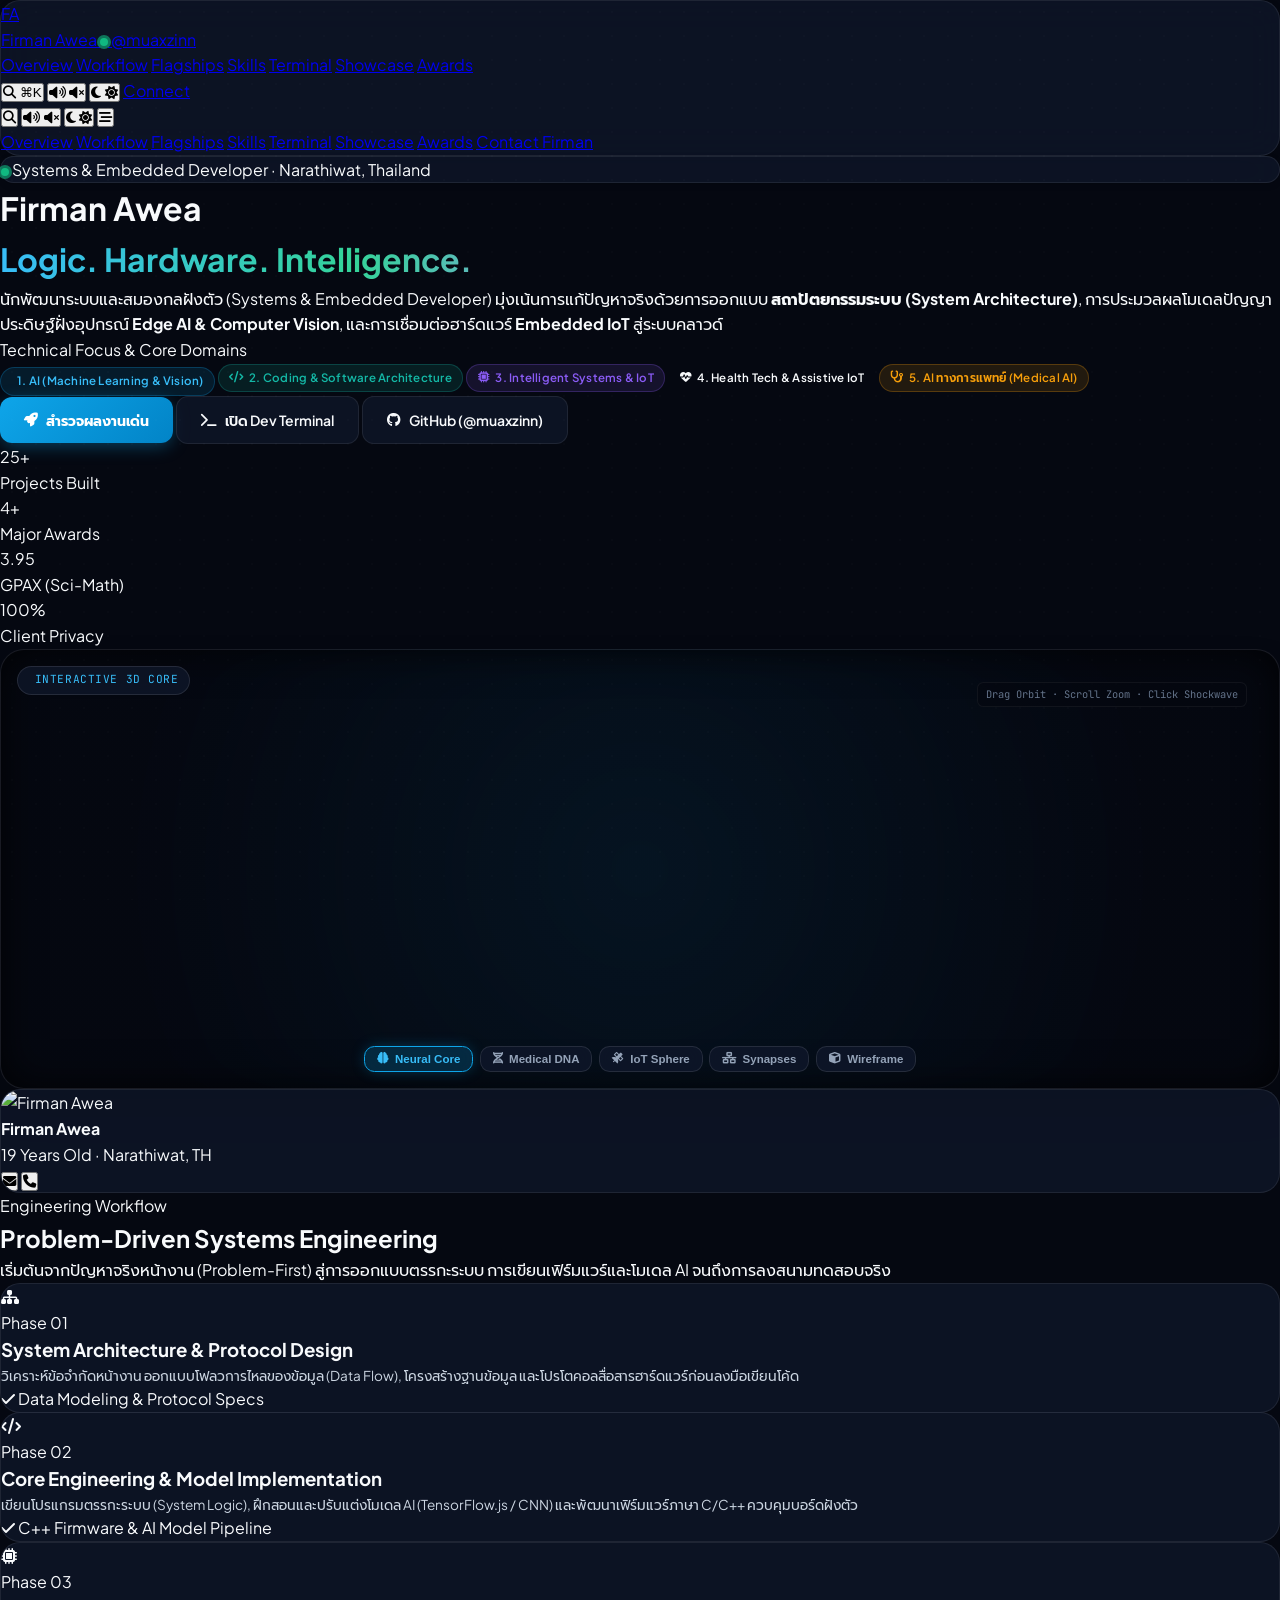
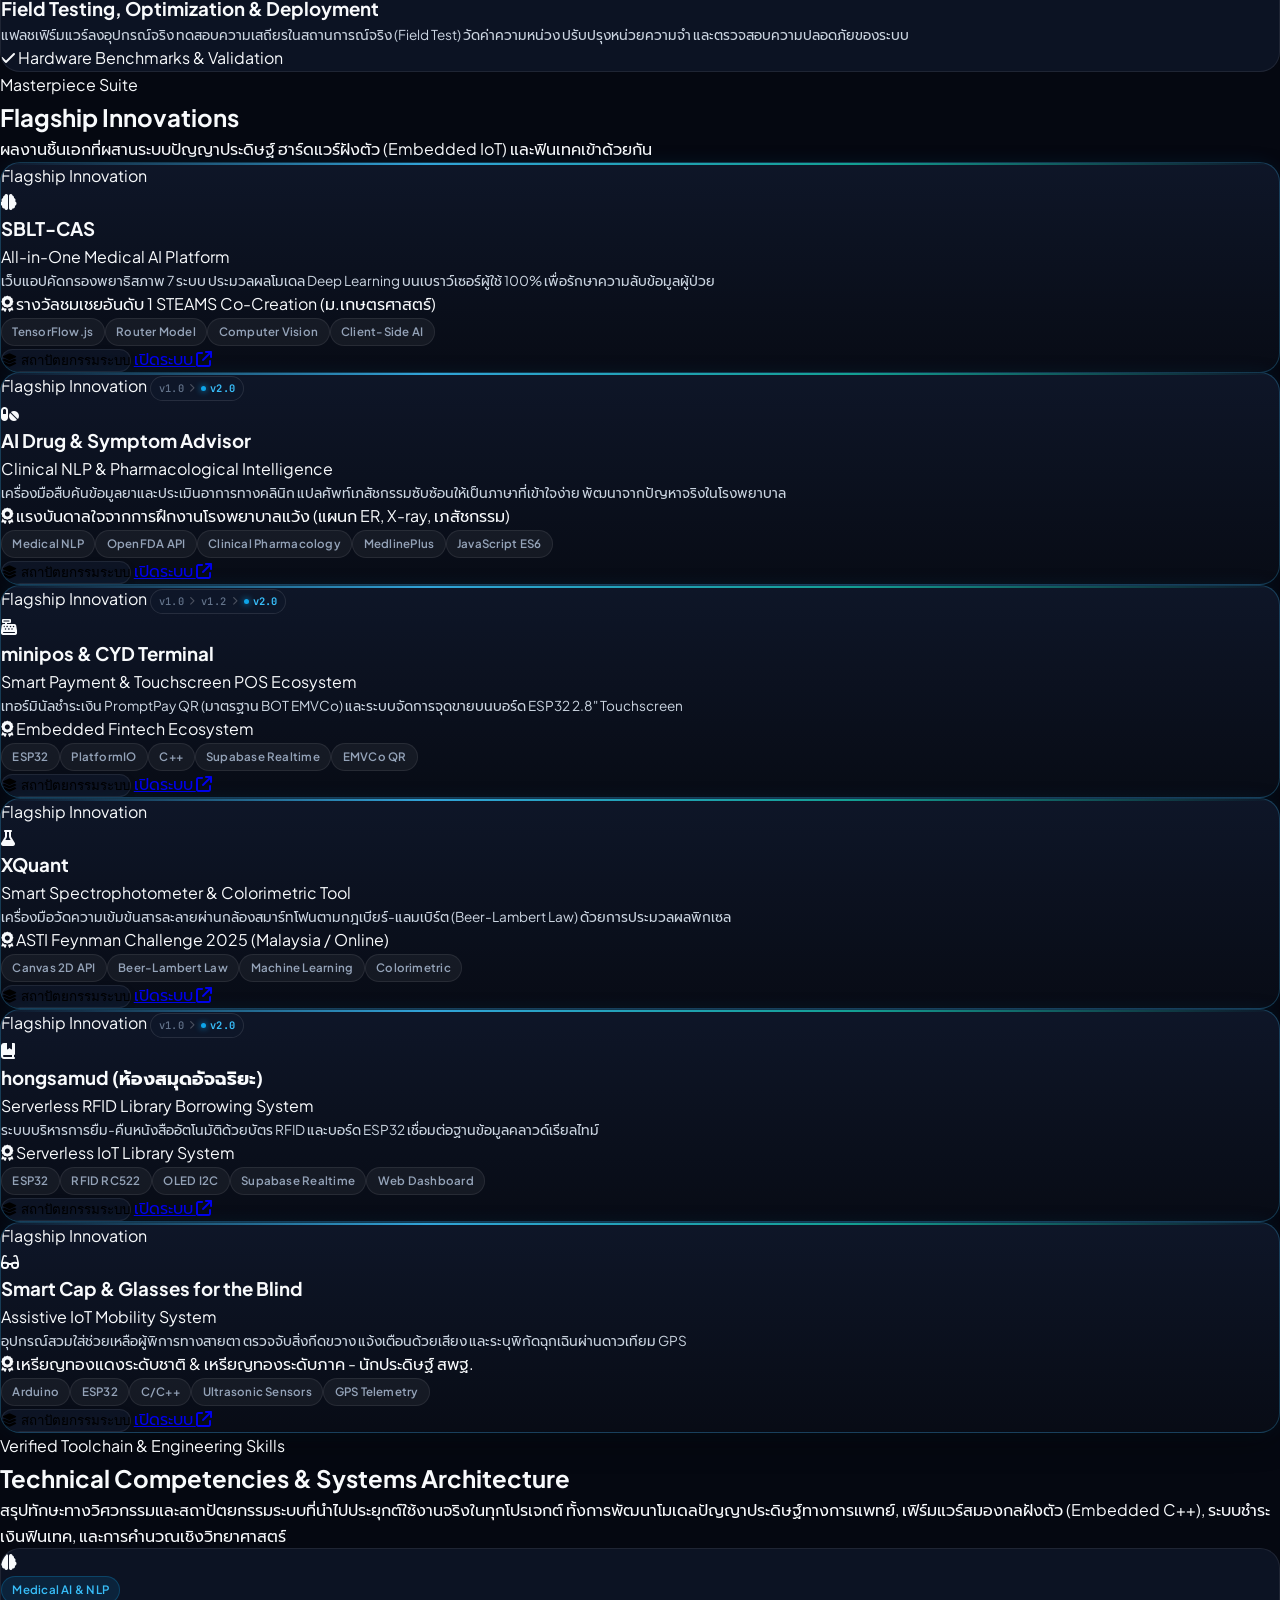
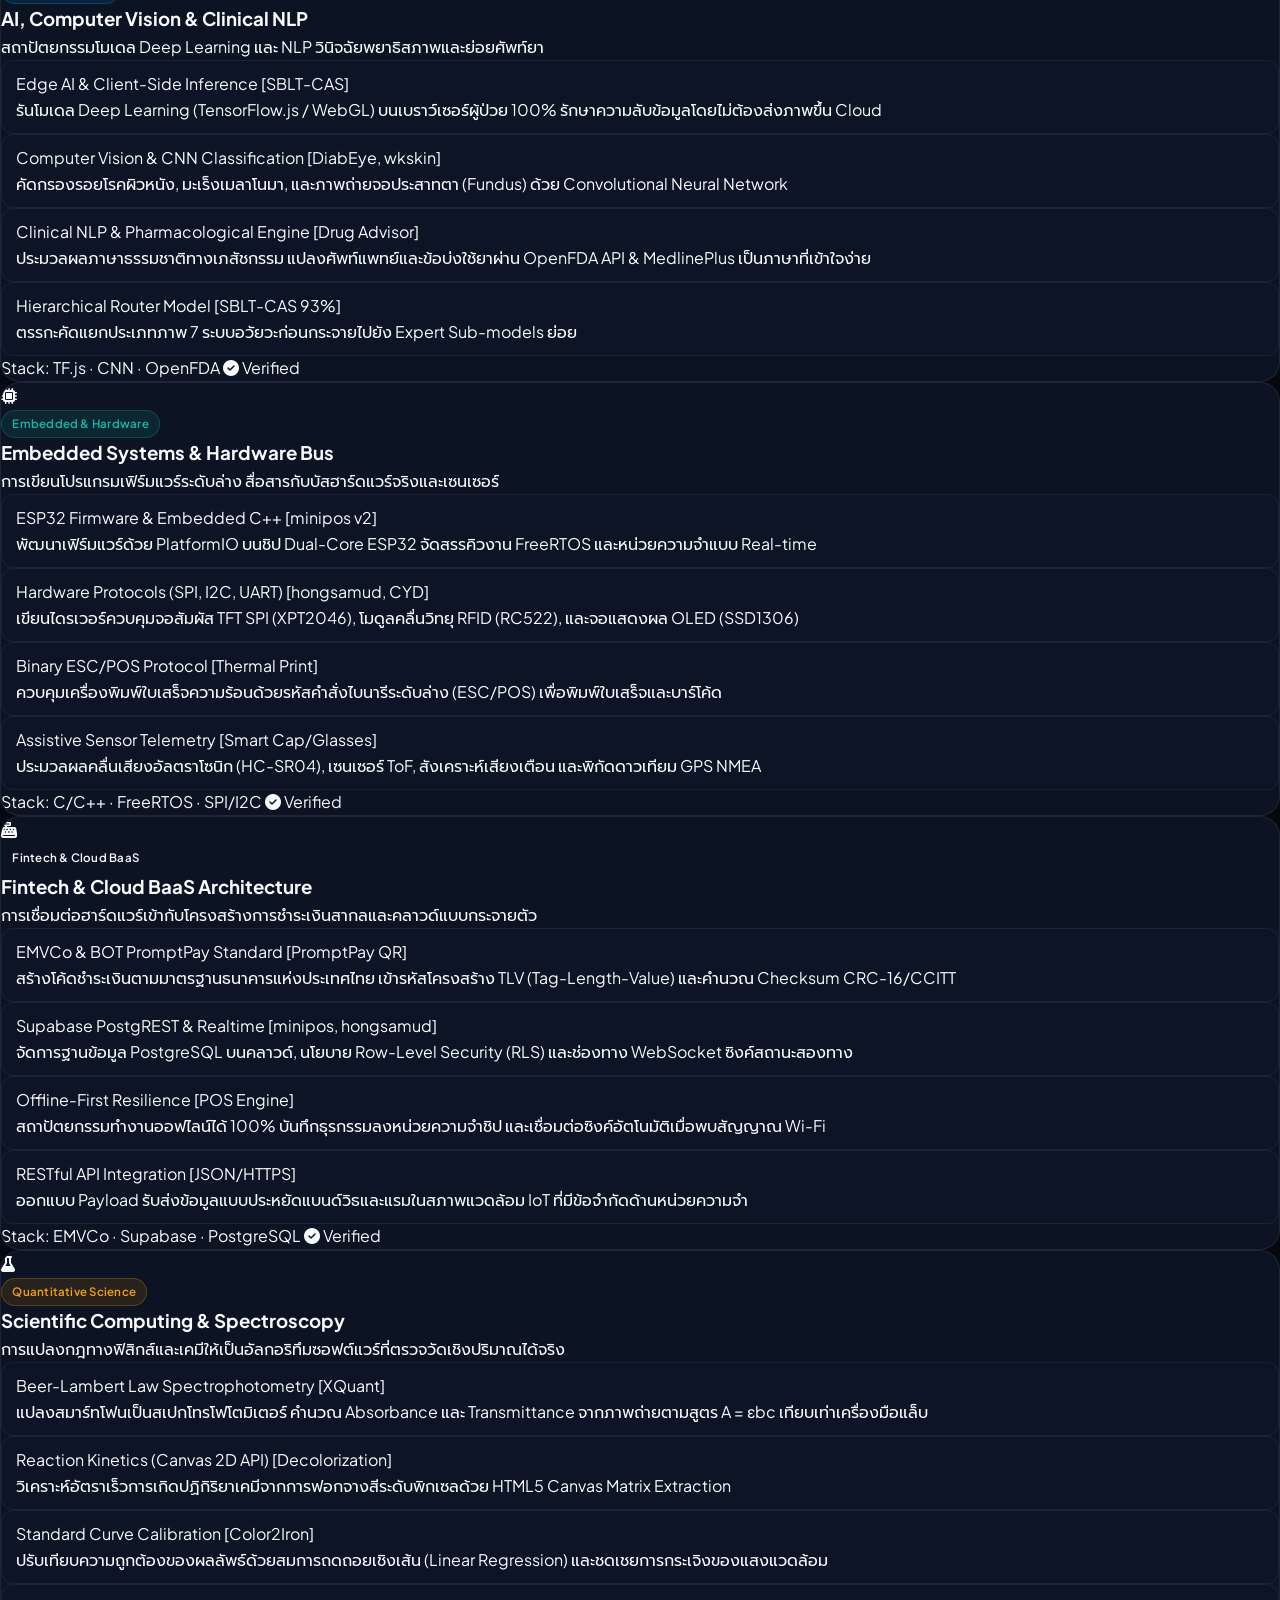
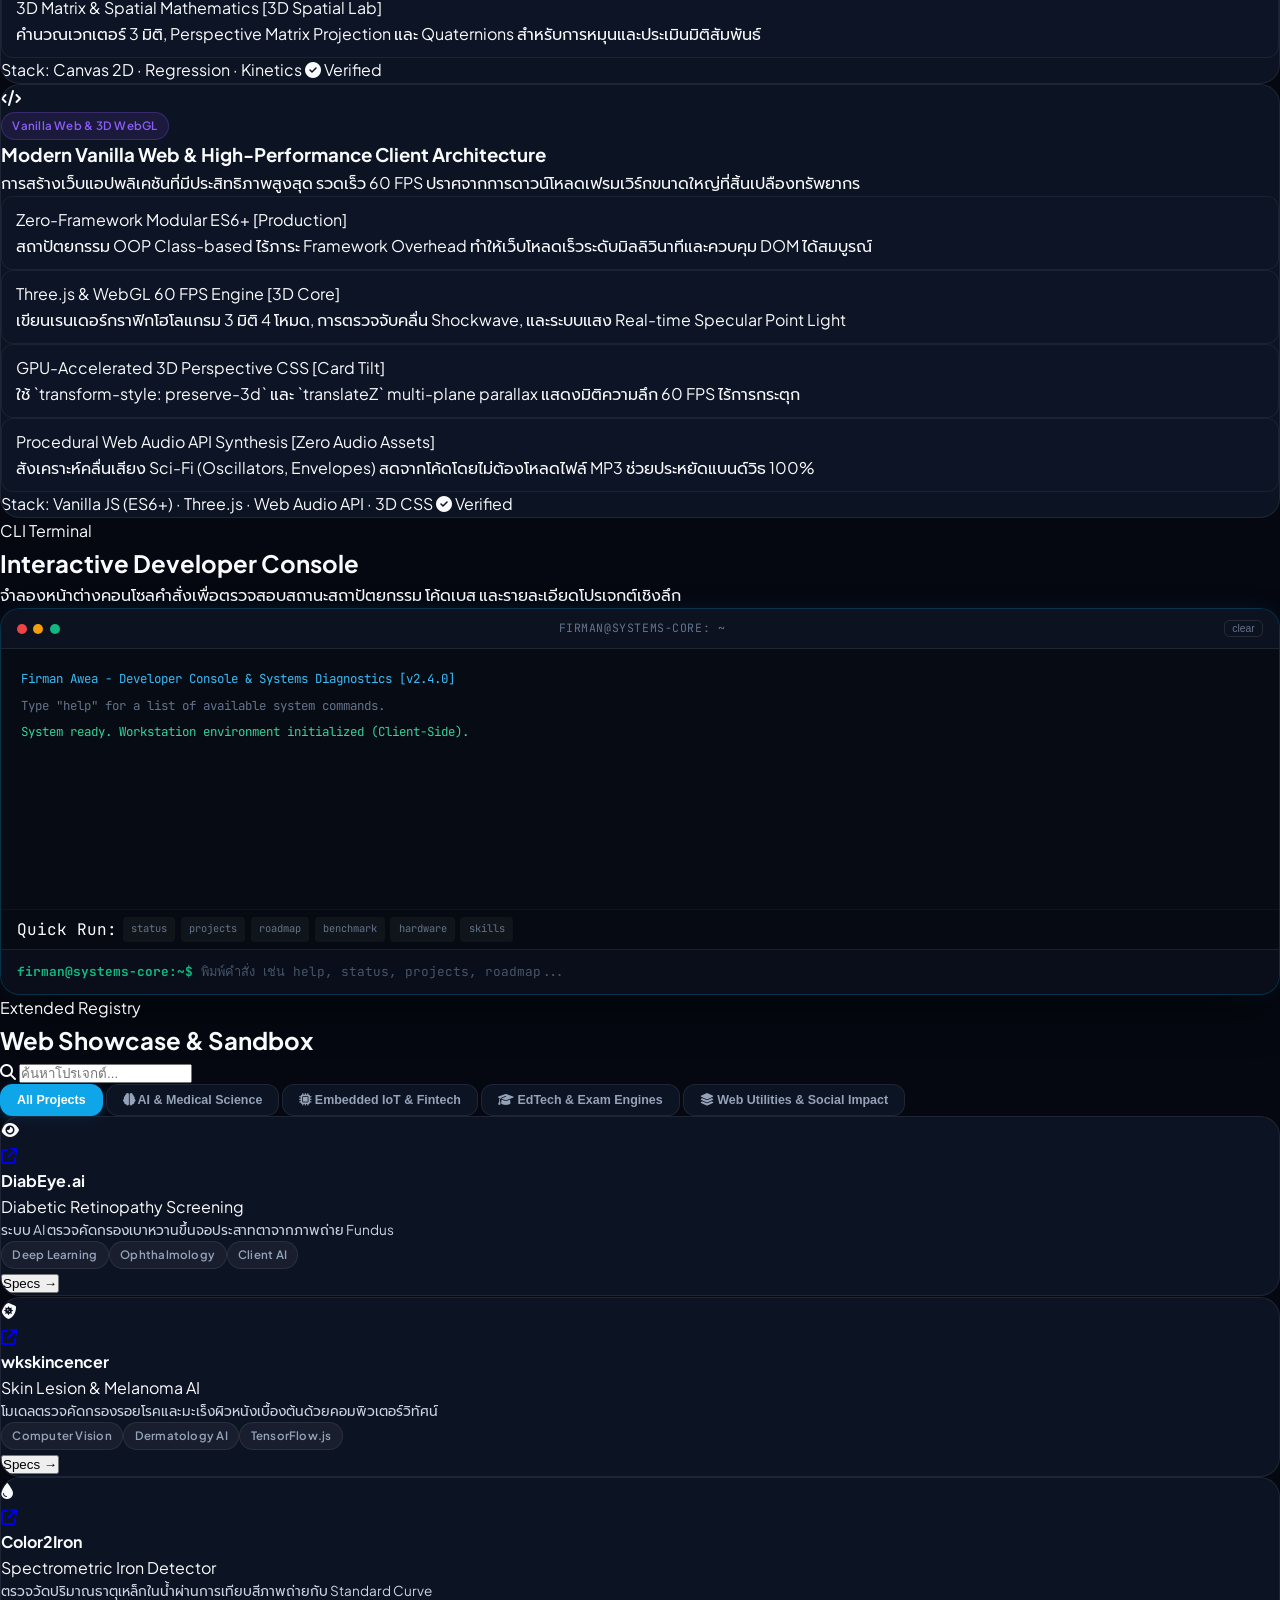
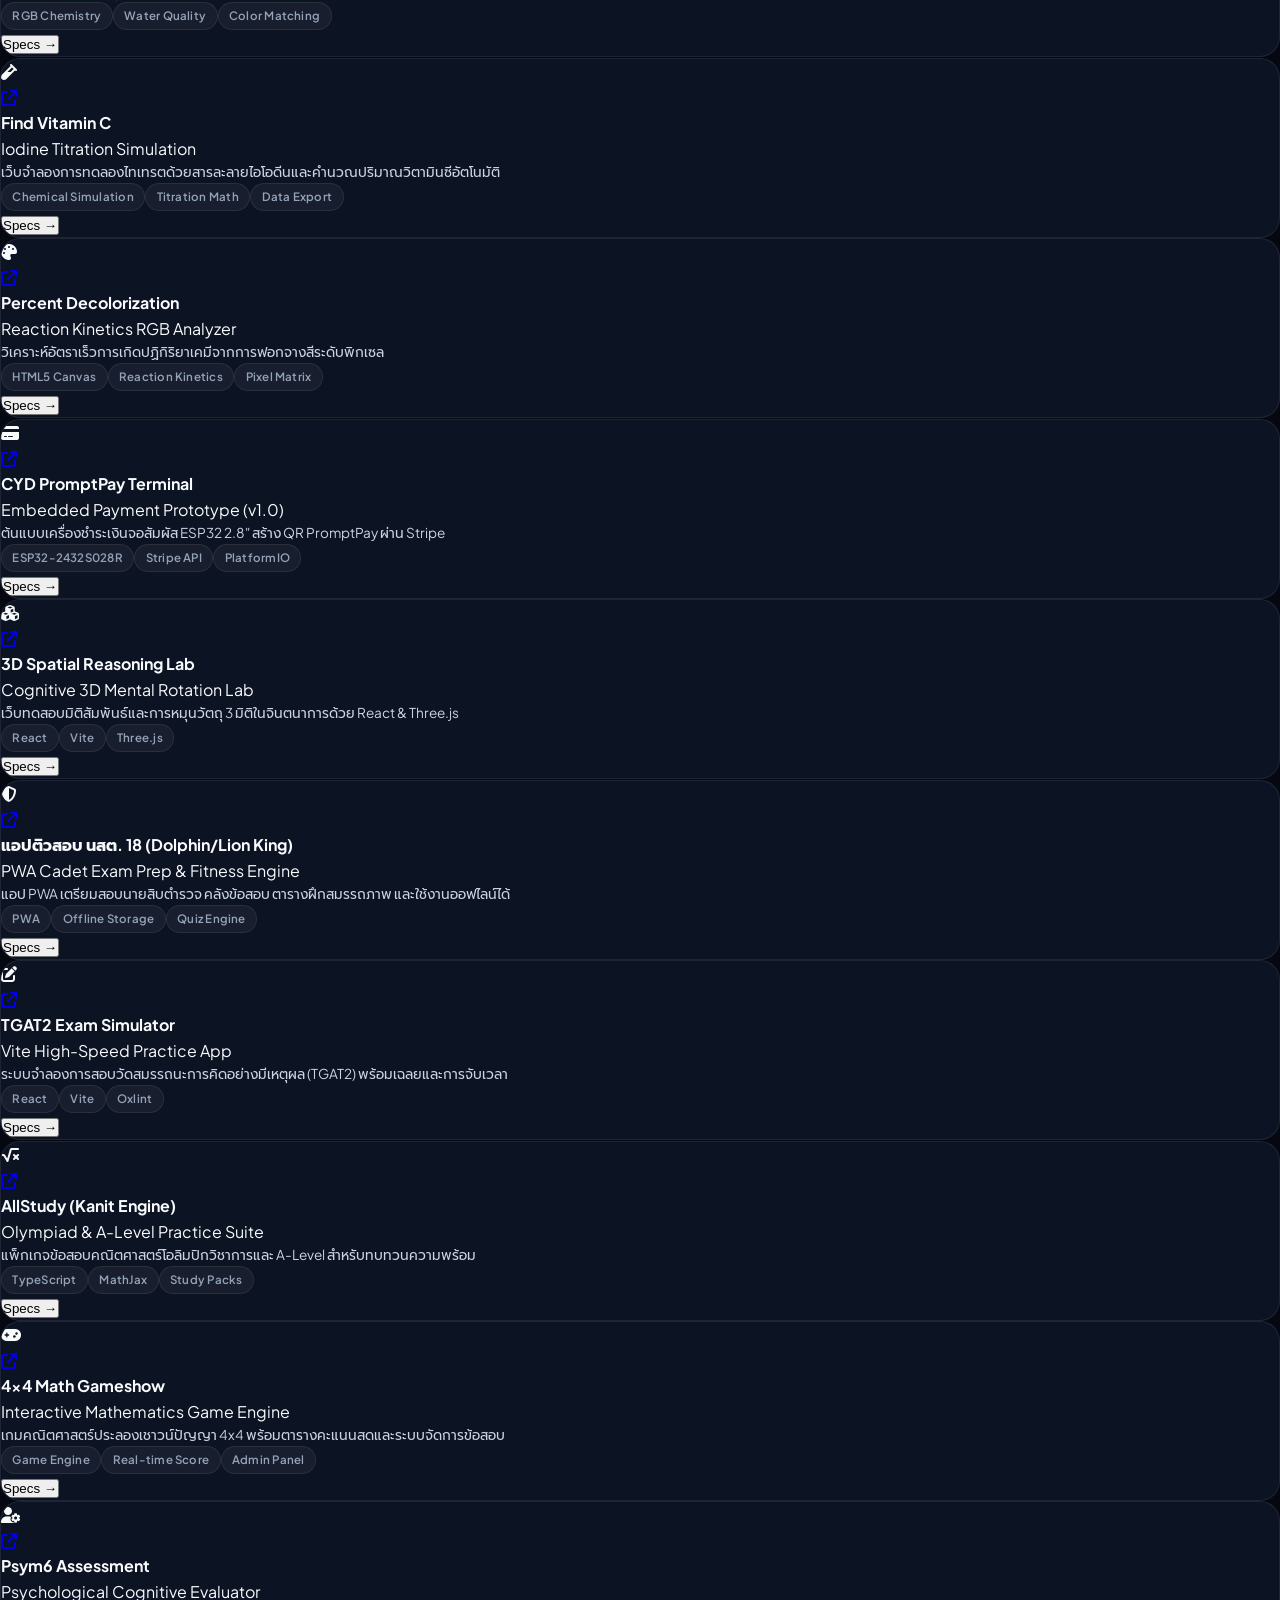
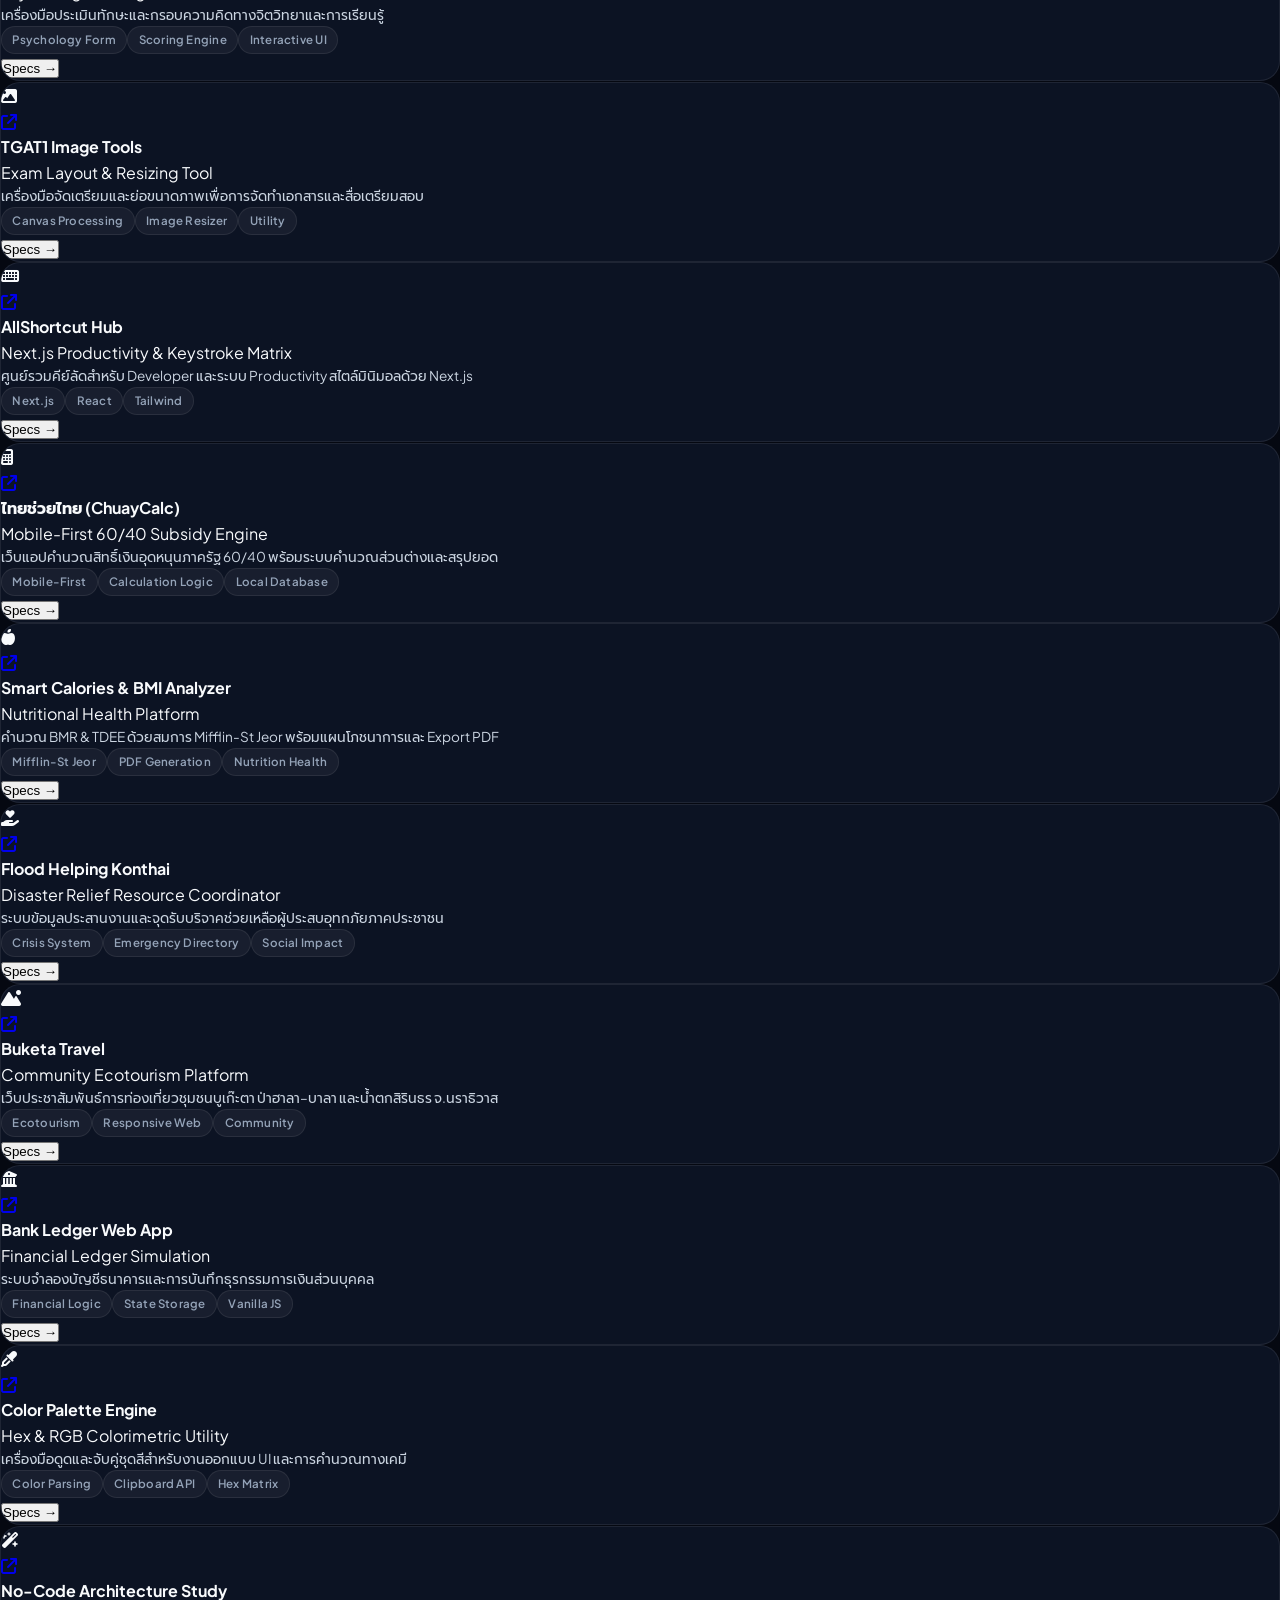
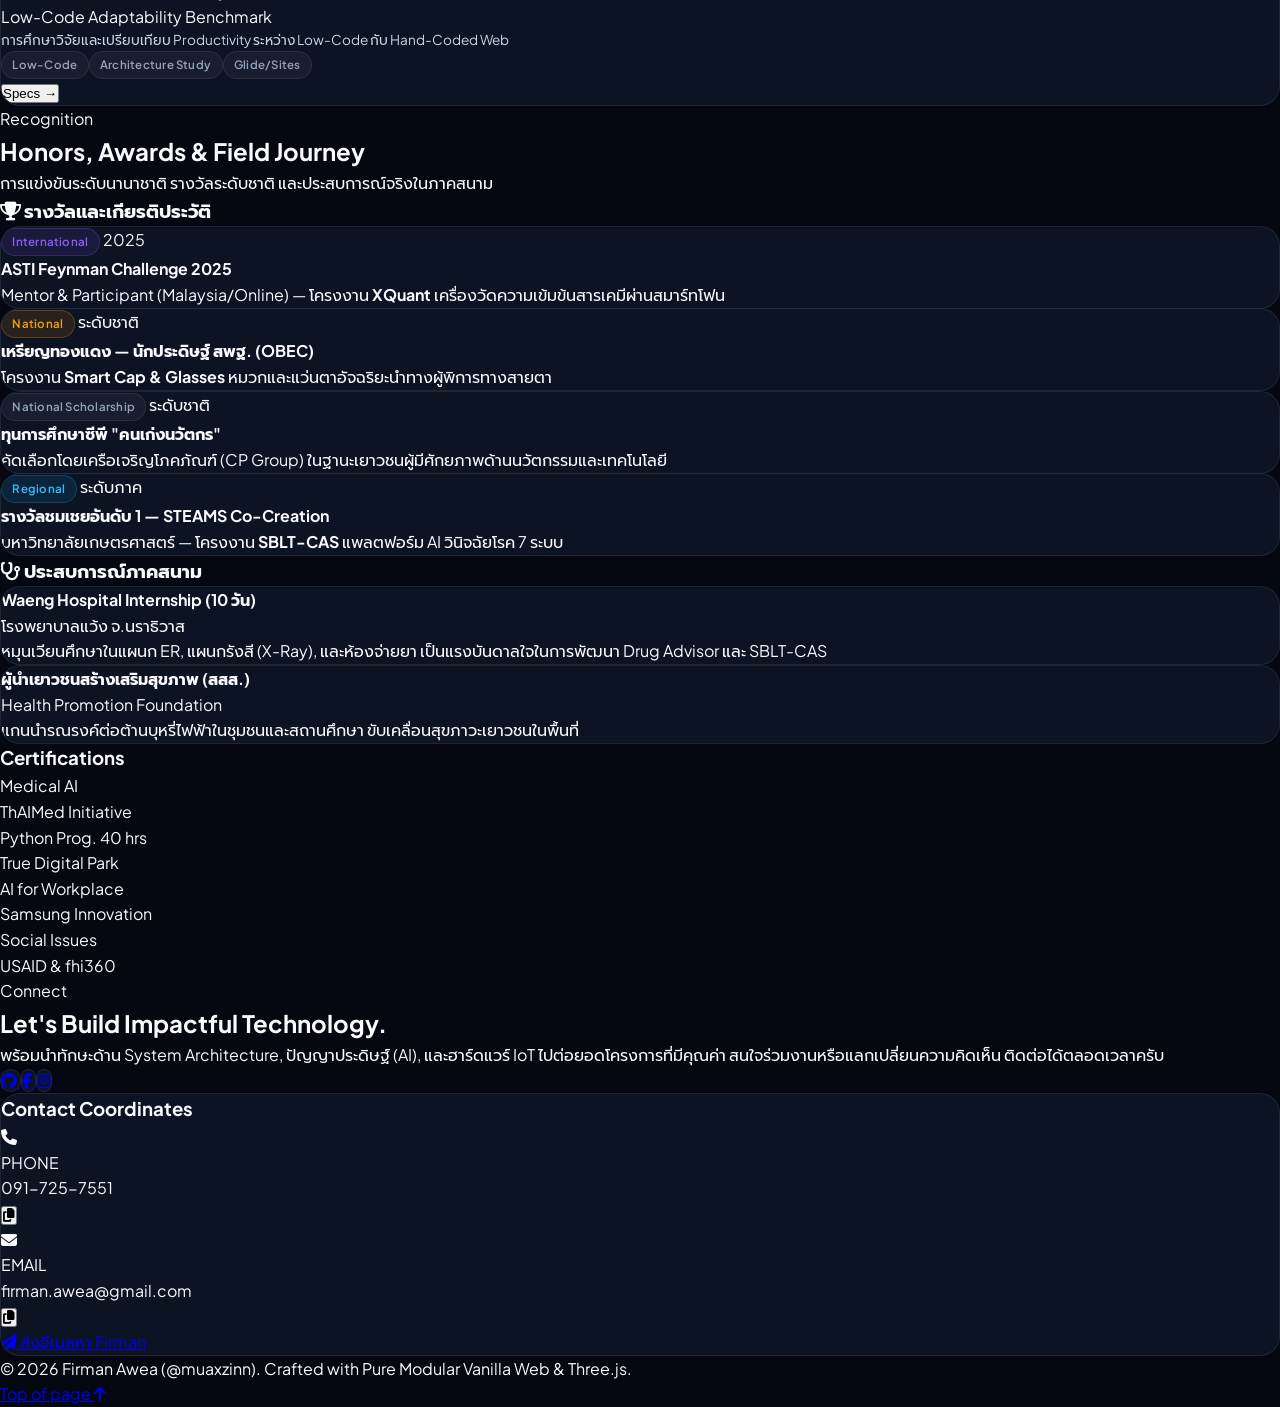
==== commit 8287adb1: "feat: humanize copywriting, ground competencies in real-world engineering, and elevate drug advisor " ====
--- a/index.html
+++ b/index.html
@@ -4,16 +4,16 @@
 <head>
   <meta charset="UTF-8">
   <meta name="viewport" content="width=device-width, initial-scale=1.0">
-  <title>Firman Awea | AI-Augmented System Architect & Health Tech Innovator</title>
+  <title>Firman Awea | Systems & Embedded Developer · Health Tech Innovator</title>
   <meta name="description"
-    content="Official portfolio of Firman Awea (@muaxzinn) - AI-Augmented System Architect, Embedded IoT Developer, and Health Tech Innovator from Narathiwat, Thailand.">
+    content="Official portfolio of Firman Awea (@muaxzinn) - Systems & Embedded Developer, Hardware Builder, and Health Tech Innovator from Narathiwat, Thailand.">
   <meta name="author" content="Firman Awea">
 
   <!-- Open Graph Protocol -->
   <meta property="og:type" content="website">
-  <meta property="og:title" content="Firman Awea | AI-Augmented System Architect">
+  <meta property="og:title" content="Firman Awea | Systems & Embedded Developer">
   <meta property="og:description"
-    content="Bridging Logic, Embedded Hardware, and Artificial Intelligence to build impactful solutions.">
+    content="Bridging Systems Architecture, Embedded Hardware, and Artificial Intelligence to build impactful real-world solutions.">
   <meta property="og:image" content="image1.png">
 
   <!-- Google Fonts: Plus Jakarta Sans, Inter, Prompt, JetBrains Mono -->
@@ -208,7 +208,7 @@
       <a href="#philosophy" class="block py-2 text-sm font-medium text-slate-200 hover:text-sky-400">Workflow</a>
       <a href="#flagship" class="block py-2 text-sm font-medium text-slate-200 hover:text-sky-400">Flagships</a>
       <a href="#skills" class="block py-2 text-sm font-medium text-slate-200 hover:text-sky-400">Skills</a>
-      <a href="#terminal" class="block py-2 text-sm font-medium text-slate-200 hover:text-sky-400">AI Terminal</a>
+      <a href="#terminal" class="block py-2 text-sm font-medium text-slate-200 hover:text-sky-400">Terminal</a>
       <a href="#showcase" class="block py-2 text-sm font-medium text-slate-200 hover:text-sky-400">Showcase</a>
       <a href="#awards" class="block py-2 text-sm font-medium text-slate-200 hover:text-sky-400">Awards</a>
       <a href="#contact" class="block w-full text-center py-3 mt-4 rounded-xl bg-sky-500 text-white font-bold text-sm">Contact Firman</a>
@@ -228,7 +228,7 @@
         <div class="lg:col-span-7 text-center lg:text-left">
           <div class="inline-flex items-center gap-2 px-3.5 py-1.5 rounded-full glass-panel border border-sky-500/30 text-sky-300 text-xs font-semibold mb-6 shadow-inner">
             <span class="pulse-dot"></span>
-            AI-Augmented System Architect &middot; Narathiwat, Thailand
+            Systems & Embedded Developer &middot; Narathiwat, Thailand
           </div>
 
           <h1 class="text-4xl sm:text-6xl font-extrabold tracking-tight text-white leading-[1.1] mb-5">
@@ -237,18 +237,18 @@
           </h1>
 
           <p class="text-sm sm:text-base text-slate-300 max-w-2xl mx-auto lg:mx-0 font-normal leading-relaxed mb-6">
-            นักพัฒนาระบบและนวัตกรอิสระ ผู้บูรณาการการออกแบบ <strong class="text-white">ตรรกะระบบ (System Architecture)</strong>, <strong class="text-sky-400">อุปกรณ์ฮาร์ดแวร์ IoT</strong>, และ <strong class="text-teal-400">โมเดลปัญญาประดิษฐ์ (AI)</strong> เพื่อสร้างสรรค์โซลูชันที่มีประสิทธิภาพสูงสุด
+            นักพัฒนาระบบและสมองกลฝังตัว (Systems & Embedded Developer) มุ่งเน้นการแก้ปัญหาจริงด้วยการออกแบบ <strong class="text-white">สถาปัตยกรรมระบบ (System Architecture)</strong>, การประมวลผลโมเดลปัญญาประดิษฐ์ฝั่งอุปกรณ์ <strong class="text-sky-400">Edge AI & Computer Vision</strong>, และการเชื่อมต่อฮาร์ดแวร์ <strong class="text-teal-400">Embedded IoT</strong> สู่ระบบคลาวด์
           </p>
 
-          <!-- Core Interests Hierarchy (Strict Sequence) -->
+          <!-- Core Technical Focus -->
           <div class="mb-8">
-            <span class="text-[11px] font-mono text-slate-400 uppercase tracking-wider block mb-2 font-semibold">Core Focus Hierarchy</span>
+            <span class="text-[11px] font-mono text-slate-400 uppercase tracking-wider block mb-2 font-semibold">Technical Focus & Core Domains</span>
             <div class="flex flex-wrap items-center justify-center lg:justify-start gap-1.5">
-              <span class="badge-pill badge-cyan shadow-sm shadow-sky-500/20 font-bold border-sky-400/40"><span class="w-1.5 h-1.5 rounded-full bg-sky-400 animate-pulse"></span> 1. AI (Primary)</span>
-              <span class="badge-pill badge-teal"><i class="fas fa-code"></i> 2. Coding</span>
-              <span class="badge-pill badge-violet"><i class="fas fa-robot"></i> 3. AI Agents</span>
-              <span class="badge-pill badge-emerald"><i class="fas fa-heart-pulse"></i> 4. Health Tech</span>
-              <span class="badge-pill badge-amber"><i class="fas fa-stethoscope"></i> 5. AI ทางการแพทย์</span>
+              <span class="badge-pill badge-cyan shadow-sm shadow-sky-500/20 font-bold border-sky-400/40"><span class="w-1.5 h-1.5 rounded-full bg-sky-400 animate-pulse"></span> 1. AI (Machine Learning & Vision)</span>
+              <span class="badge-pill badge-teal"><i class="fas fa-code"></i> 2. Coding & Software Architecture</span>
+              <span class="badge-pill badge-violet"><i class="fas fa-microchip"></i> 3. Intelligent Systems & IoT</span>
+              <span class="badge-pill badge-emerald"><i class="fas fa-heart-pulse"></i> 4. Health Tech & Assistive IoT</span>
+              <span class="badge-pill badge-amber"><i class="fas fa-stethoscope"></i> 5. AI ทางการแพทย์ (Medical AI)</span>
             </div>
           </div>
 
@@ -258,7 +258,7 @@
               <i class="fas fa-rocket"></i> สำรวจผลงานเด่น
             </a>
             <a href="#terminal" class="w-full sm:w-auto btn-secondary">
-              <i class="fas fa-terminal text-sky-400"></i> เปิด AI Terminal
+              <i class="fas fa-terminal text-sky-400"></i> เปิด Dev Terminal
             </a>
             <a href="https://github.com/muaxzinn" target="_blank" rel="noopener noreferrer" class="w-full sm:w-auto btn-secondary">
               <i class="fab fa-github"></i> GitHub (@muaxzinn)
@@ -302,8 +302,8 @@
 
             <!-- Mode Switcher Buttons & Controls -->
             <div class="three-hud-bottom">
-              <button class="three-mode-btn active" data-mode="ai-agent" title="Switch to AI Agent Hologram">
-                <i class="fas fa-brain text-sky-400"></i> AI Agent
+              <button class="three-mode-btn active" data-mode="ai-agent" title="Switch to Neural Core Hologram">
+                <i class="fas fa-brain text-sky-400"></i> Neural Core
               </button>
               <button class="three-mode-btn" data-mode="dna-helix" title="Switch to Medical AI DNA Double Helix">
                 <i class="fas fa-dna text-teal-400"></i> Medical DNA
@@ -351,17 +351,17 @@
 
   <main>
 
-    <!-- Section 2: AI-Augmented Workflow Methodology (Bento Grid) -->
+    <!-- Section 2: Problem-Driven Engineering Workflow (Bento Grid) -->
     <section id="philosophy" class="py-20 relative border-t border-slate-800/80">
       <div class="max-w-7xl mx-auto px-4 sm:px-6 lg:px-8">
         
         <div class="text-center max-w-3xl mx-auto mb-14 reveal">
-          <span class="text-xs font-mono font-bold tracking-widest text-sky-400 uppercase bg-sky-500/10 px-3 py-1 rounded-full border border-sky-500/20">The Methodology</span>
+          <span class="text-xs font-mono font-bold tracking-widest text-sky-400 uppercase bg-sky-500/10 px-3 py-1 rounded-full border border-sky-500/20">Engineering Workflow</span>
           <h2 class="text-3xl sm:text-4xl font-extrabold text-white mt-3">
-            The AI-Augmented Architecture
+            Problem-Driven Systems Engineering
           </h2>
           <p class="text-slate-400 mt-3 text-sm sm:text-base leading-relaxed">
-            เริ่มต้นจากการวิเคราะห์ปัญหาเชิงลึก ออกแบบสถาปัตยกรรมระบบ แล้วใช้ AI เป็นเครื่องมือเร่งการสังเคราะห์โค้ด
+            เริ่มต้นจากปัญหาจริงหน้างาน (Problem-First) สู่การออกแบบตรรกะระบบ การเขียนเฟิร์มแวร์และโมเดล AI จนถึงการลงสนามทดสอบจริง
           </p>
         </div>
 
@@ -369,42 +369,42 @@
           <div class="glow-card tilt-3d p-6 flex flex-col justify-between reveal" data-tilt-max="9">
             <div class="tilt-layer-front">
               <div class="tilt-layer-deep w-12 h-12 rounded-xl bg-sky-500/10 text-sky-400 flex items-center justify-center text-xl mb-4 shadow-sm border border-sky-500/20">
-                <i class="fas fa-network-wired"></i>
+                <i class="fas fa-sitemap"></i>
               </div>
               <span class="text-xs font-mono font-bold text-sky-400 uppercase">Phase 01</span>
-              <h3 class="text-xl font-bold text-white mt-1 mb-2">Logic & System Blueprint</h3>
-              <p class="card-desc text-slate-300">วิเคราะห์ปัญหา แปลงเป็นตรรกะระบบ โฟลวชาร์ต และโครงสร้างข้อมูลโดยไม่อิงกับภาษาโปรแกรม</p>
+              <h3 class="text-xl font-bold text-white mt-1 mb-2">System Architecture & Protocol Design</h3>
+              <p class="card-desc text-slate-300">วิเคราะห์ข้อจำกัดหน้างาน ออกแบบโฟลวการไหลของข้อมูล (Data Flow), โครงสร้างฐานข้อมูล และโปรโตคอลสื่อสารฮาร์ดแวร์ก่อนลงมือเขียนโค้ด</p>
             </div>
             <div class="pt-4 border-t border-slate-800/80 text-[11px] font-mono text-slate-500 tilt-layer-front">
-              <i class="fas fa-check text-sky-400 mr-1"></i> Data Flow & Math Formulation
+              <i class="fas fa-check text-sky-400 mr-1"></i> Data Modeling & Protocol Specs
             </div>
           </div>
 
           <div class="glow-card tilt-3d p-6 flex flex-col justify-between reveal delay-100" data-tilt-max="9">
             <div class="tilt-layer-front">
               <div class="tilt-layer-deep w-12 h-12 rounded-xl bg-violet-500/10 text-violet-400 flex items-center justify-center text-xl mb-4 shadow-sm border border-violet-500/20">
-                <i class="fas fa-robot"></i>
+                <i class="fas fa-code"></i>
               </div>
               <span class="text-xs font-mono font-bold text-violet-400 uppercase">Phase 02</span>
-              <h3 class="text-xl font-bold text-white mt-1 mb-2">AI Synthesis & Accelerators</h3>
-              <p class="card-desc text-slate-300">ใช้ Prompt Engineering สั่งการ AI สร้างโครงสร้างโค้ดตามสเปก ช่วยลดเวลา Boilerplate</p>
+              <h3 class="text-xl font-bold text-white mt-1 mb-2">Core Engineering & Model Implementation</h3>
+              <p class="card-desc text-slate-300">เขียนโปรแกรมตรรกะระบบ (System Logic), ฝึกสอนและปรับแต่งโมเดล AI (TensorFlow.js / CNN) และพัฒนาเฟิร์มแวร์ภาษา C/C++ ควบคุมบอร์ดฝังตัว</p>
             </div>
             <div class="pt-4 border-t border-slate-800/80 text-[11px] font-mono text-slate-500 tilt-layer-front">
-              <i class="fas fa-check text-violet-400 mr-1"></i> Rapid AI Code Generation
+              <i class="fas fa-check text-violet-400 mr-1"></i> C++ Firmware & AI Model Pipeline
             </div>
           </div>
 
           <div class="glow-card tilt-3d p-6 flex flex-col justify-between reveal delay-200" data-tilt-max="9">
             <div class="tilt-layer-front">
               <div class="tilt-layer-deep w-12 h-12 rounded-xl bg-teal-500/10 text-teal-400 flex items-center justify-center text-xl mb-4 shadow-sm border border-teal-500/20">
-                <i class="fas fa-code-merge"></i>
+                <i class="fas fa-microchip"></i>
               </div>
               <span class="text-xs font-mono font-bold text-teal-400 uppercase">Phase 03</span>
-              <h3 class="text-xl font-bold text-white mt-1 mb-2">Hardware & Production Polish</h3>
-              <p class="card-desc text-slate-300">แฟลชเฟิร์มแวร์ลงบอร์ด เชื่อมต่อคลาวด์ ตรวจสอบความถูกต้องทางวิทยาศาสตร์และทดสอบจริง</p>
+              <h3 class="text-xl font-bold text-white mt-1 mb-2">Field Testing, Optimization & Deployment</h3>
+              <p class="card-desc text-slate-300">แฟลชเฟิร์มแวร์ลงอุปกรณ์จริง ทดสอบความเสถียรในสถานการณ์จริง (Field Test) วัดค่าความหน่วง ปรับปรุงหน่วยความจำ และตรวจสอบความปลอดภัยของระบบ</p>
             </div>
             <div class="pt-4 border-t border-slate-800/80 text-[11px] font-mono text-slate-500 tilt-layer-front">
-              <i class="fas fa-check text-teal-400 mr-1"></i> Production Debug & Validation
+              <i class="fas fa-check text-teal-400 mr-1"></i> Hardware Benchmarks & Validation
             </div>
           </div>
         </div>
@@ -444,7 +444,7 @@
             Technical Competencies & Systems Architecture
           </h2>
           <p class="text-slate-400 mt-3 text-xs sm:text-sm max-w-2xl mx-auto">
-            สรุปทักษะความสามารถทางวิศวกรรมจริงที่สังเคราะห์จากโค้ดเบสและระบบที่สร้างขึ้นจริง (ไม่ใช่ AI เพ้อฝัน) ครอบคลุมทั้งปัญญาประดิษฐ์ทางการแพทย์, ระบบสมองกลฝังตัว, ฟินเทค, และวิทยาการคำนวณ
+            สรุปทักษะทางวิศวกรรมและสถาปัตยกรรมระบบที่นำไปประยุกต์ใช้งานจริงในทุกโปรเจกต์ ทั้งการพัฒนาโมเดลปัญญาประดิษฐ์ทางการแพทย์, เฟิร์มแวร์สมองกลฝังตัว (Embedded C++), ระบบชำระเงินฟินเทค, และการคำนวณเชิงวิทยาศาสตร์
           </p>
         </div>
 
@@ -715,17 +715,17 @@
       </div>
     </section>
 
-    <!-- Section 5: Interactive AI Agent Terminal Console -->
+    <!-- Section 5: Interactive Developer Terminal Console -->
     <section id="terminal" class="py-20 relative bg-slate-950/60 border-t border-slate-800/80">
       <div class="max-w-4xl mx-auto px-4 sm:px-6 lg:px-8">
         
         <div class="text-center mb-10 reveal">
-          <span class="text-xs font-mono font-bold tracking-widest text-emerald-400 uppercase bg-emerald-500/10 px-3 py-1 rounded-full border border-emerald-500/20">CLI Simulation</span>
+          <span class="text-xs font-mono font-bold tracking-widest text-emerald-400 uppercase bg-emerald-500/10 px-3 py-1 rounded-full border border-emerald-500/20">CLI Terminal</span>
           <h2 class="text-2xl sm:text-3xl font-extrabold text-white mt-3">
-            Interactive AI Agent Terminal
+            Interactive Developer Console
           </h2>
           <p class="text-slate-400 mt-2 text-xs">
-            ทดลองพิมพ์คำสั่งเพื่อตรวจสอบการวินิจฉัยและสถาปัตยกรรมของระบบได้โดยตรง
+            จำลองหน้าต่างคอนโซลคำสั่งเพื่อตรวจสอบสถานะสถาปัตยกรรม โค้ดเบส และรายละเอียดโปรเจกต์เชิงลึก
           </p>
         </div>
 
@@ -737,7 +737,7 @@
               <span class="terminal-dot dot-yellow"></span>
               <span class="terminal-dot dot-green"></span>
             </div>
-            <span class="terminal-title">firman@agent-node: ~</span>
+            <span class="terminal-title">firman@systems-core: ~</span>
             <div class="terminal-actions">
               <button id="terminal-clear-btn" class="terminal-btn-clear" title="Clear console">clear</button>
             </div>
@@ -752,15 +752,15 @@
             <span class="terminal-tag" data-cmd="status">status</span>
             <span class="terminal-tag" data-cmd="projects">projects</span>
             <span class="terminal-tag" data-cmd="roadmap">roadmap</span>
-            <span class="terminal-tag" data-cmd="agent run DiabEye Retinopathy">agent run</span>
+            <span class="terminal-tag" data-cmd="benchmark">benchmark</span>
             <span class="terminal-tag" data-cmd="hardware">hardware</span>
             <span class="terminal-tag" data-cmd="skills">skills</span>
           </div>
 
           <!-- Terminal Input Prompt -->
           <div class="terminal-input-bar">
-            <span class="terminal-prompt">firman@agent:~$</span>
-            <input type="text" id="terminal-input" class="terminal-input" placeholder="พิมพ์คำสั่ง เช่น help, status, projects..." autocomplete="off">
+            <span class="terminal-prompt">firman@systems-core:~$</span>
+            <input type="text" id="terminal-input" class="terminal-input" placeholder="พิมพ์คำสั่ง เช่น help, status, projects, roadmap..." autocomplete="off">
           </div>
         </div>
 
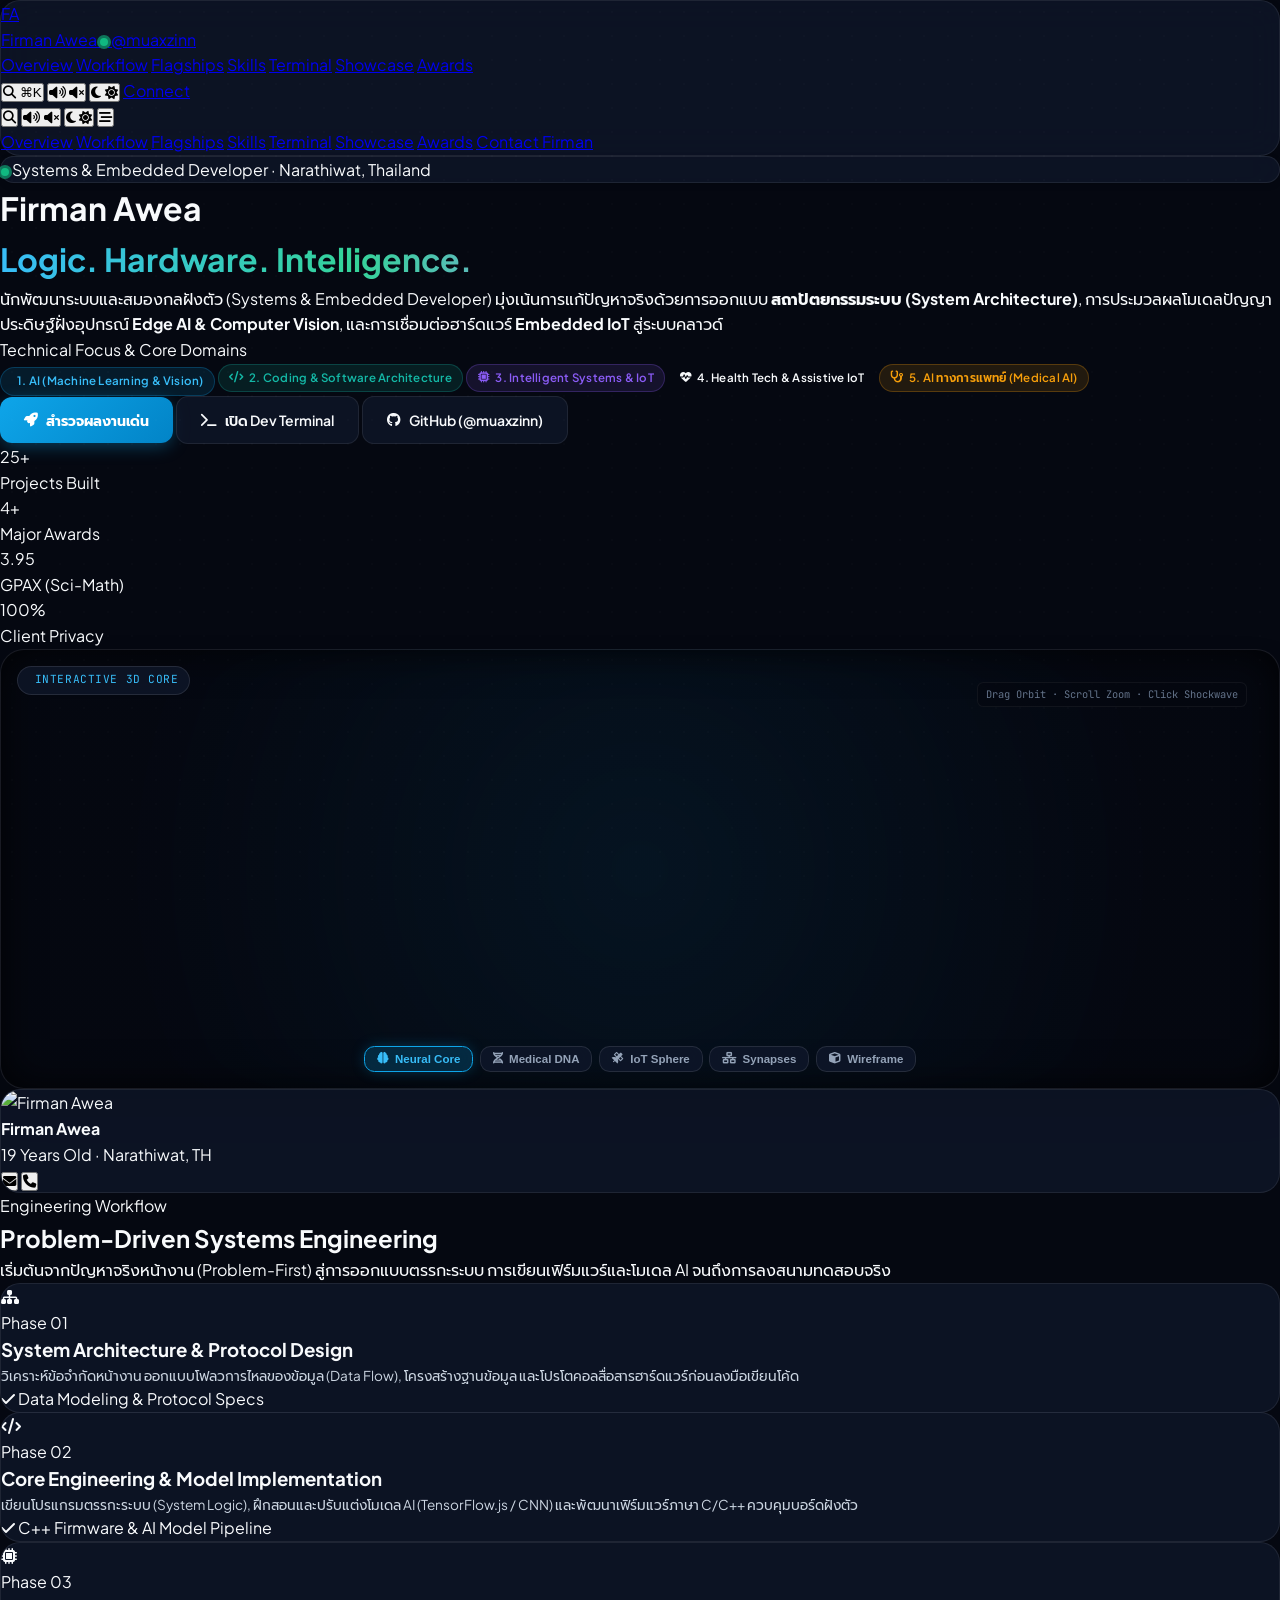
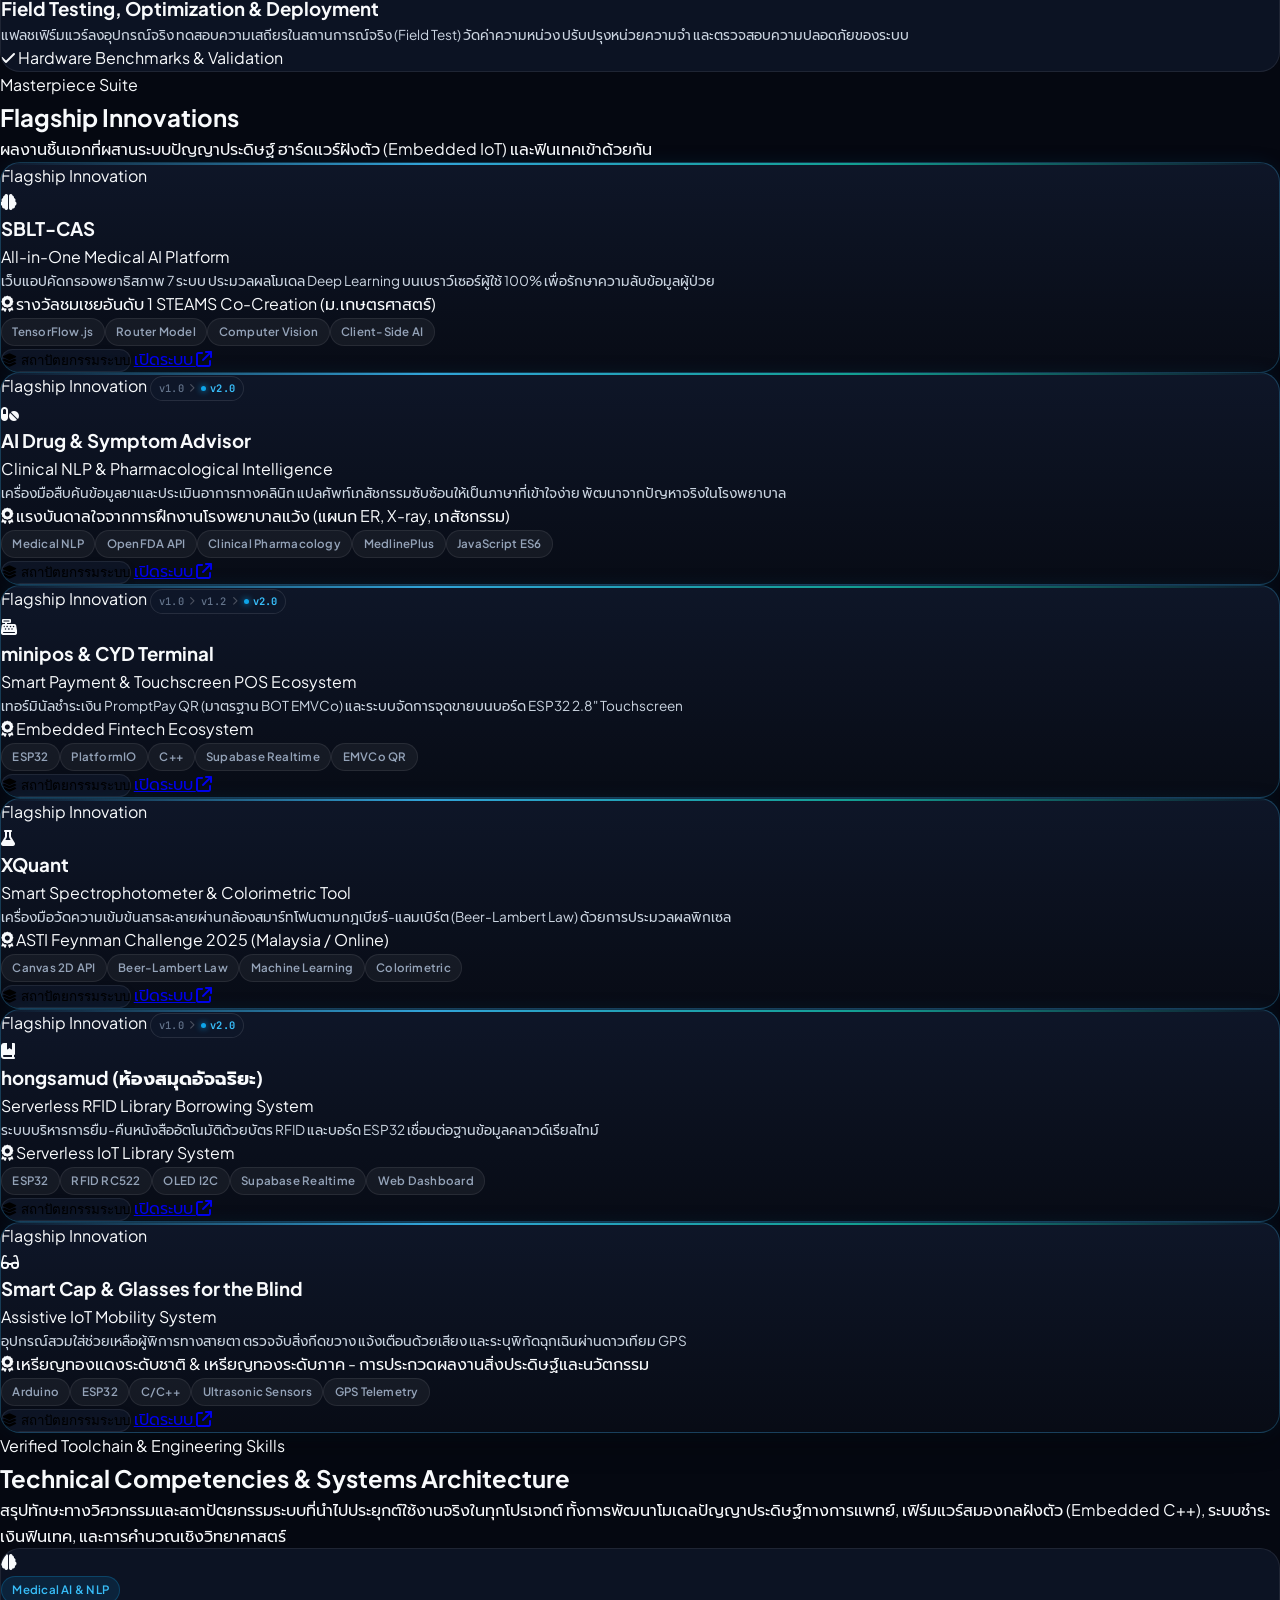
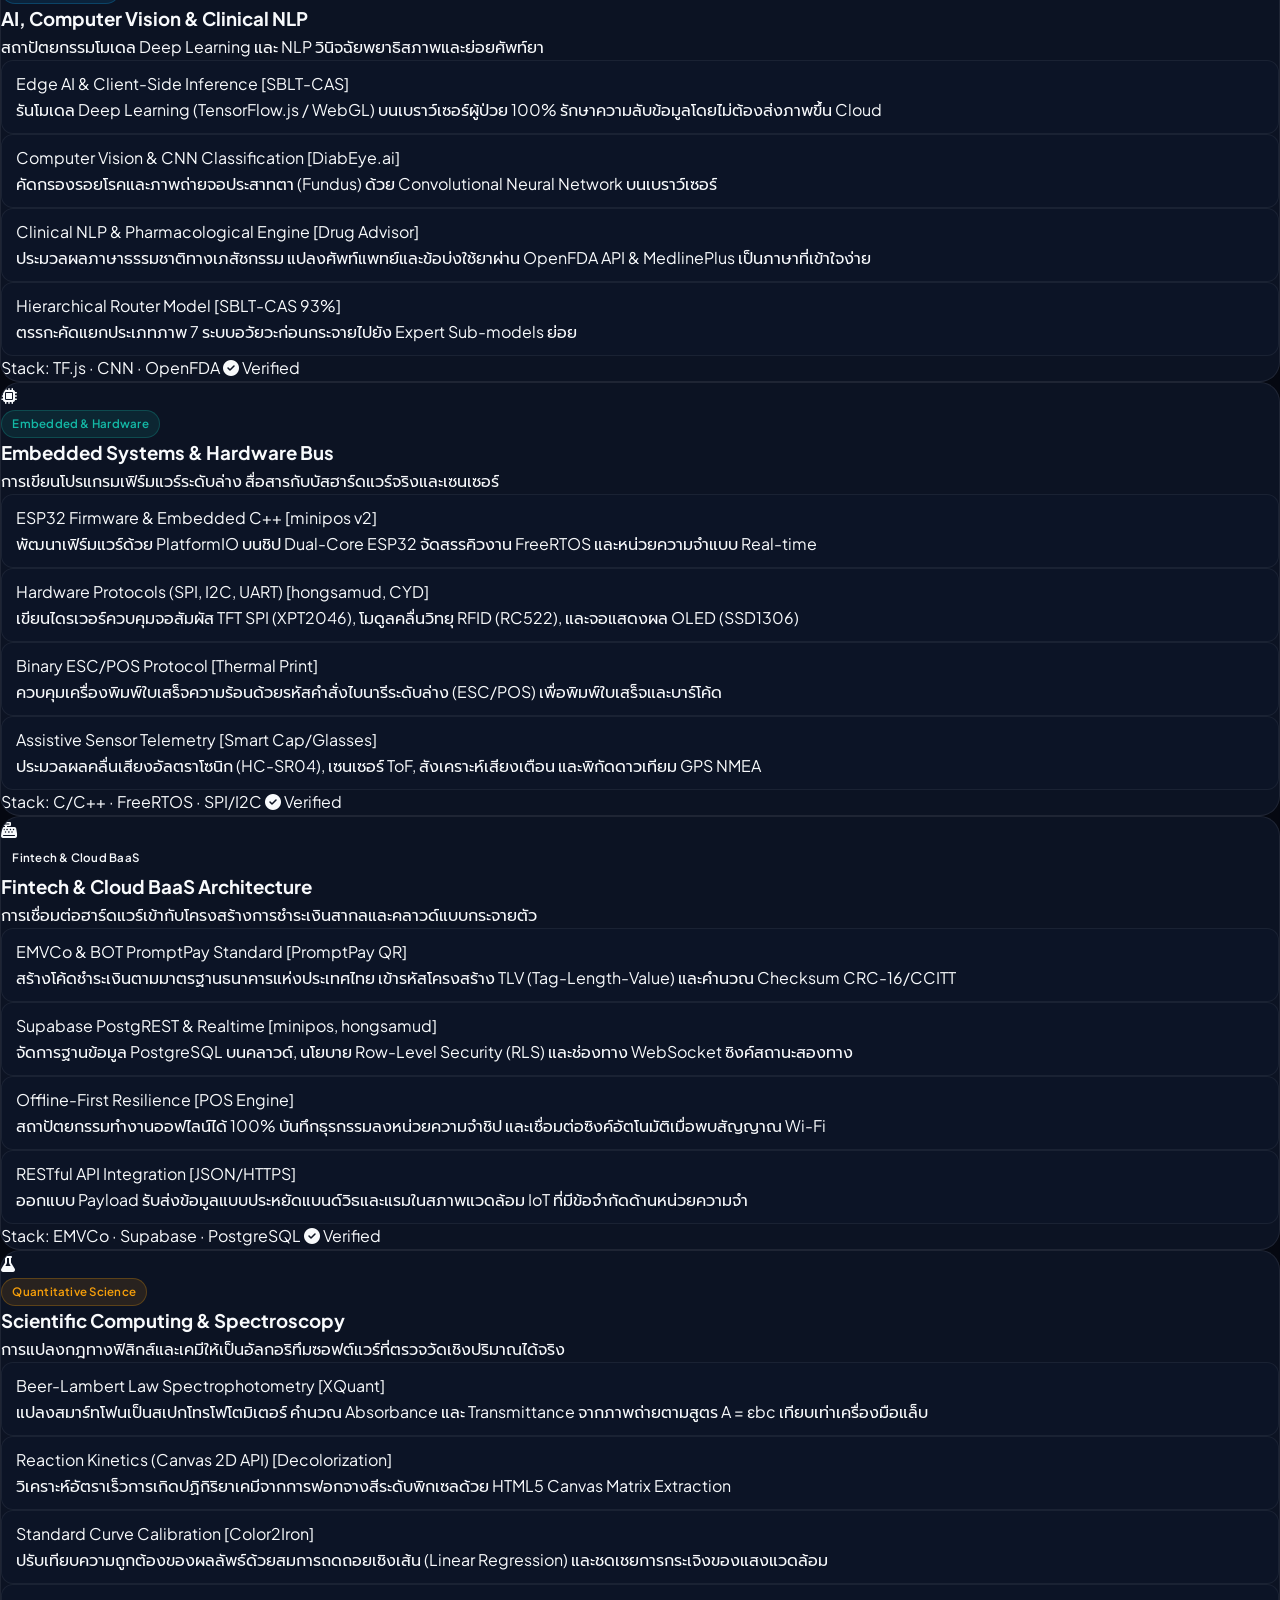
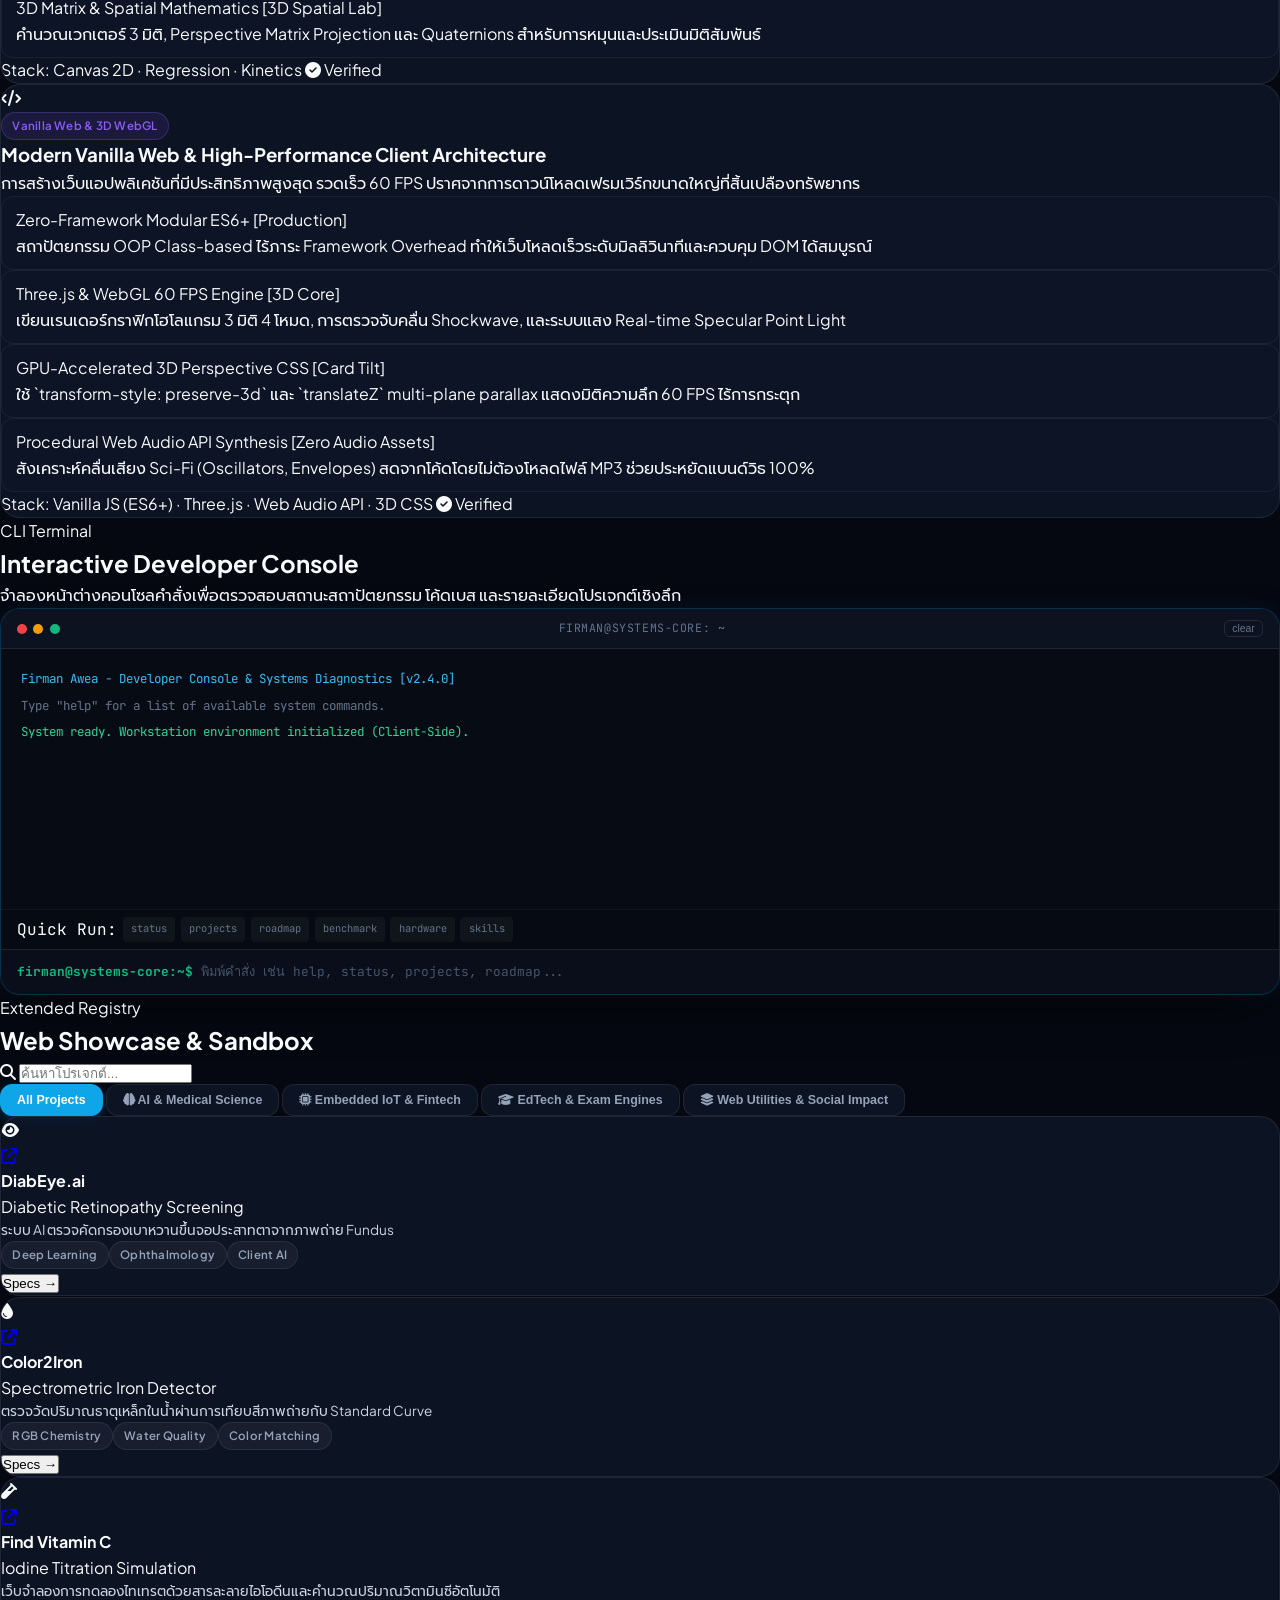
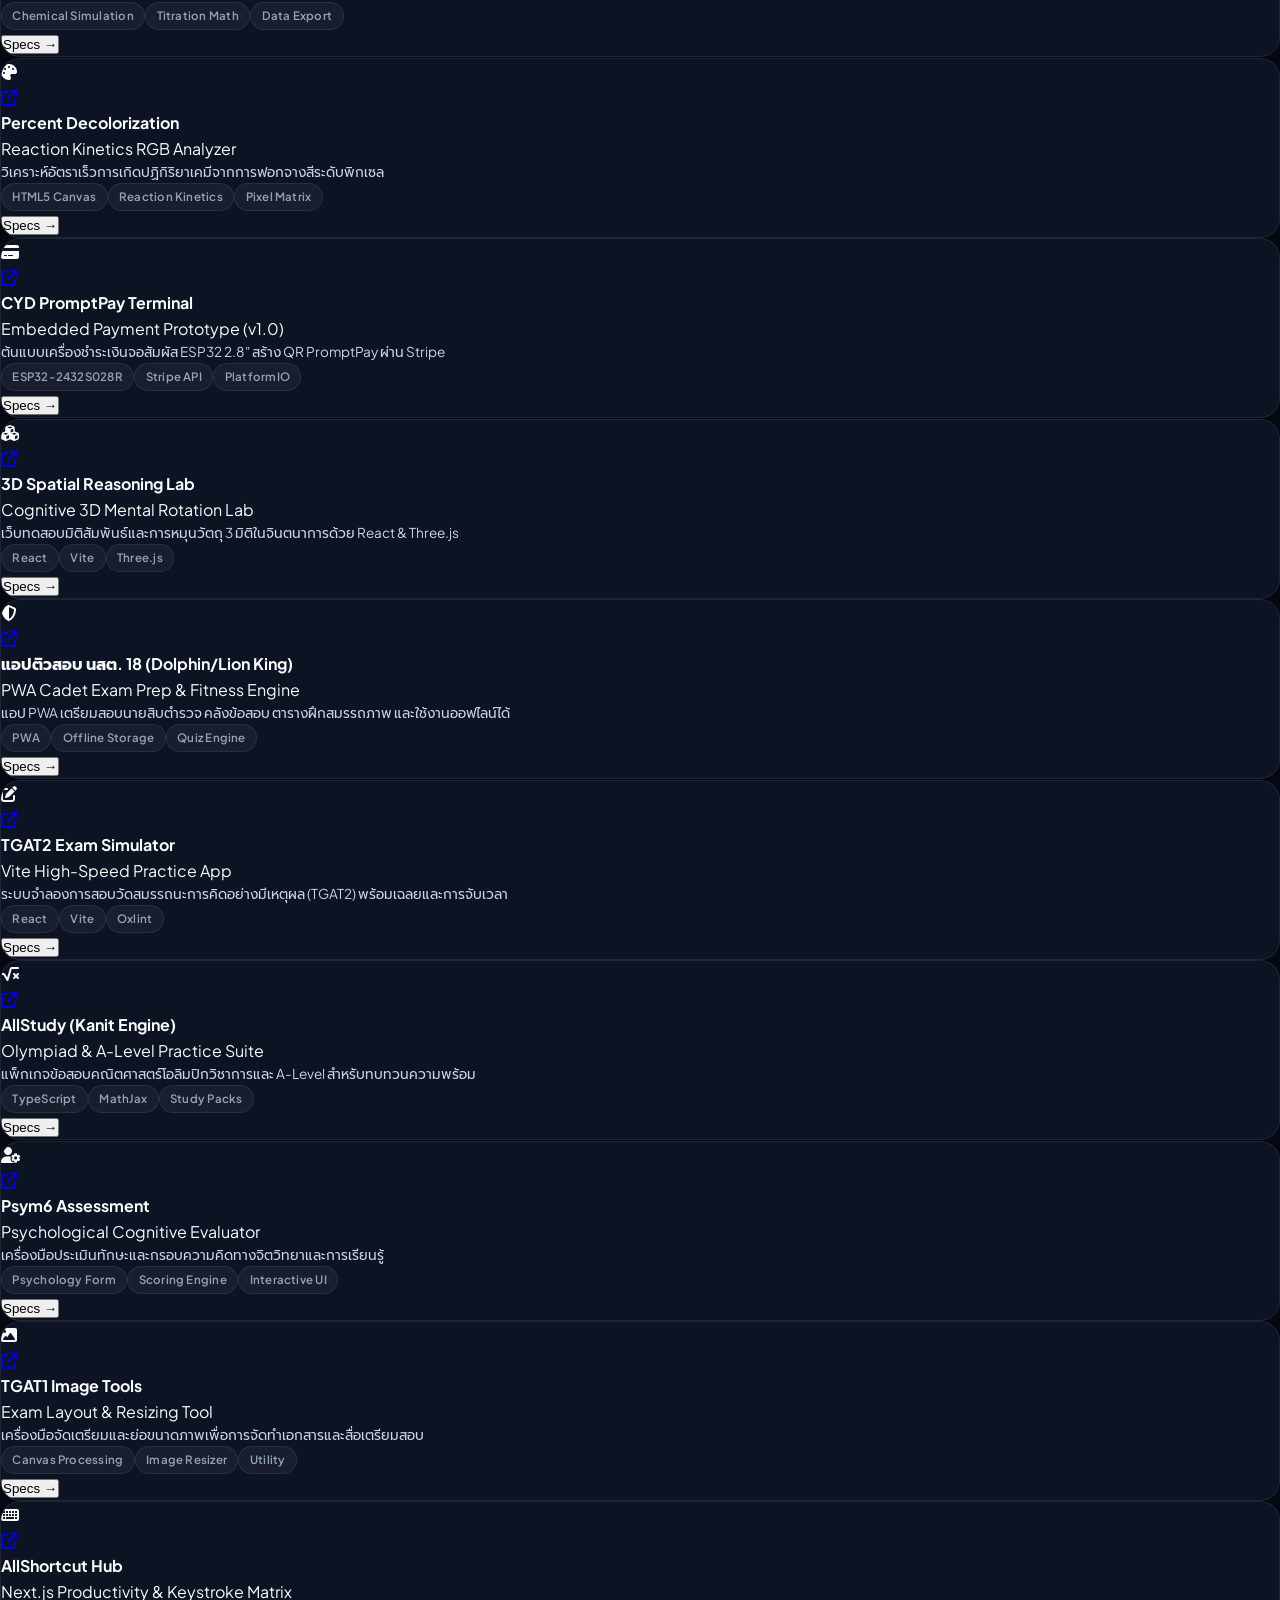
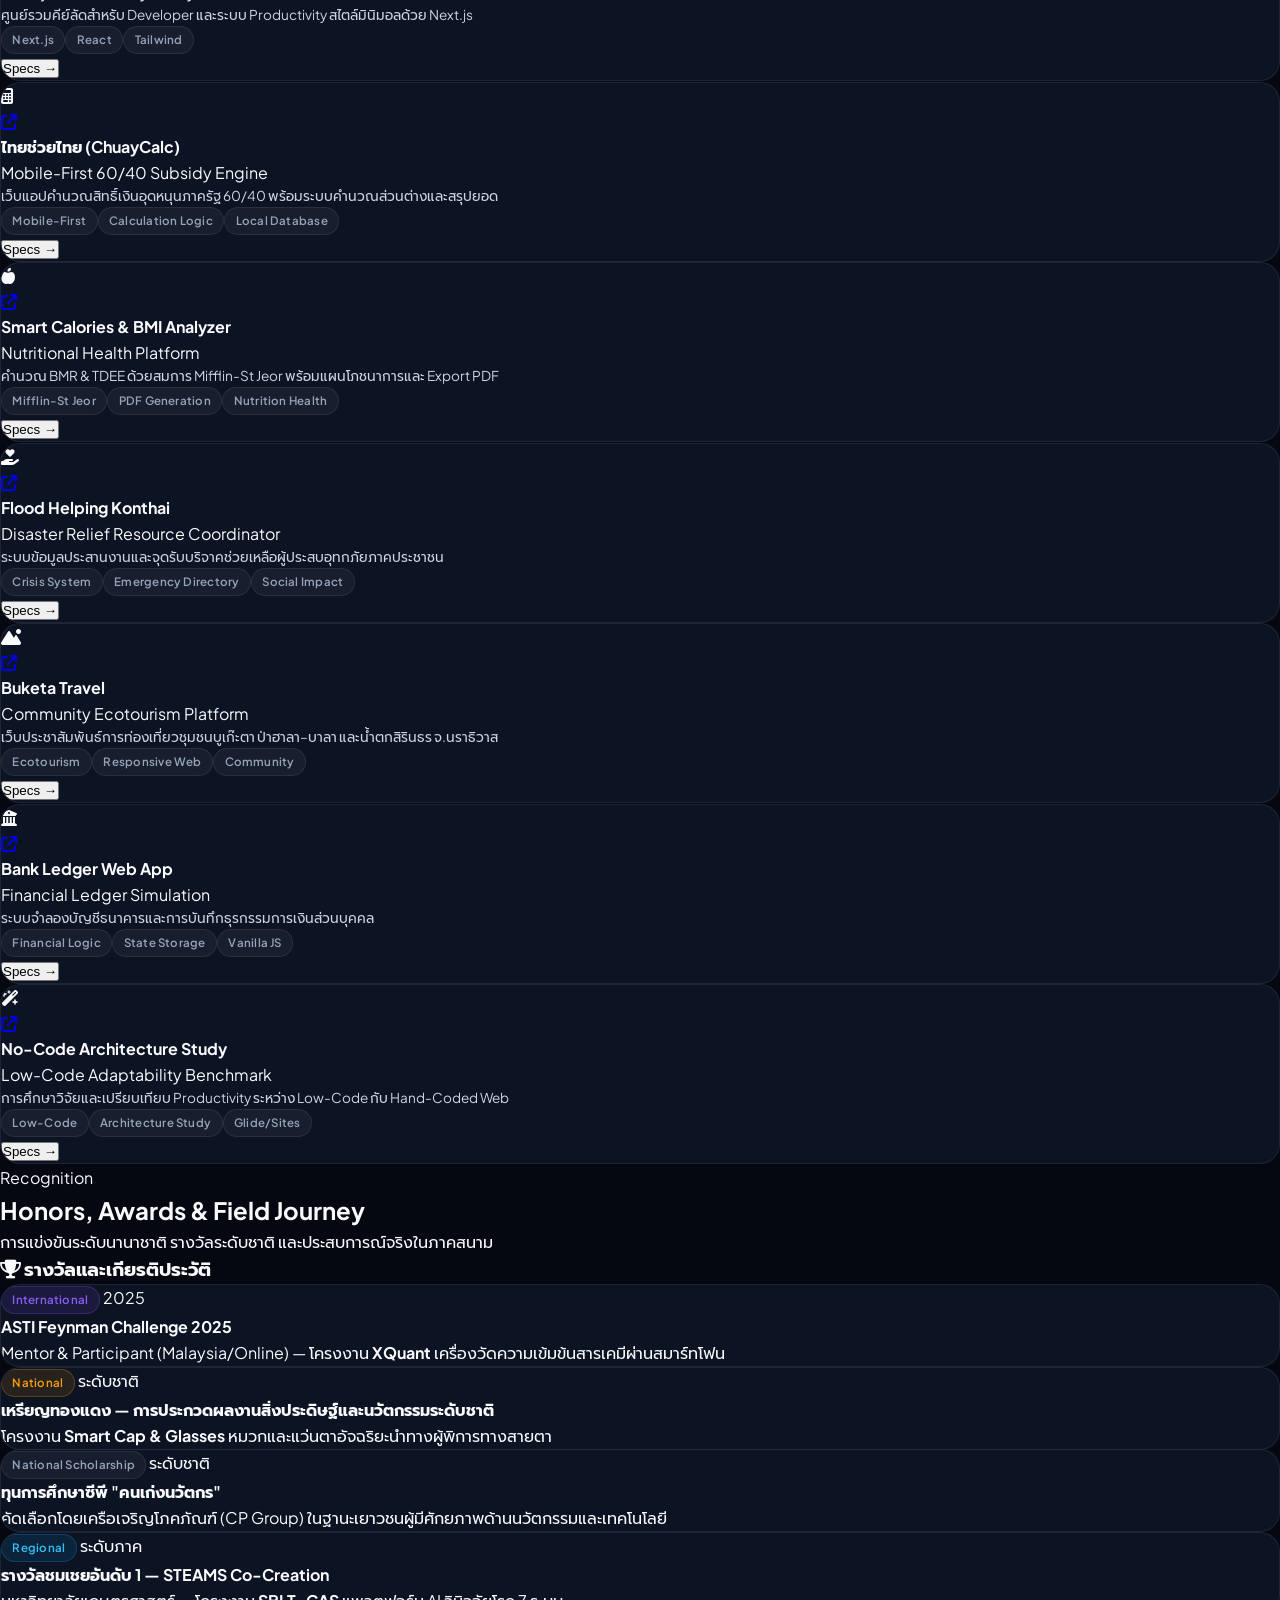
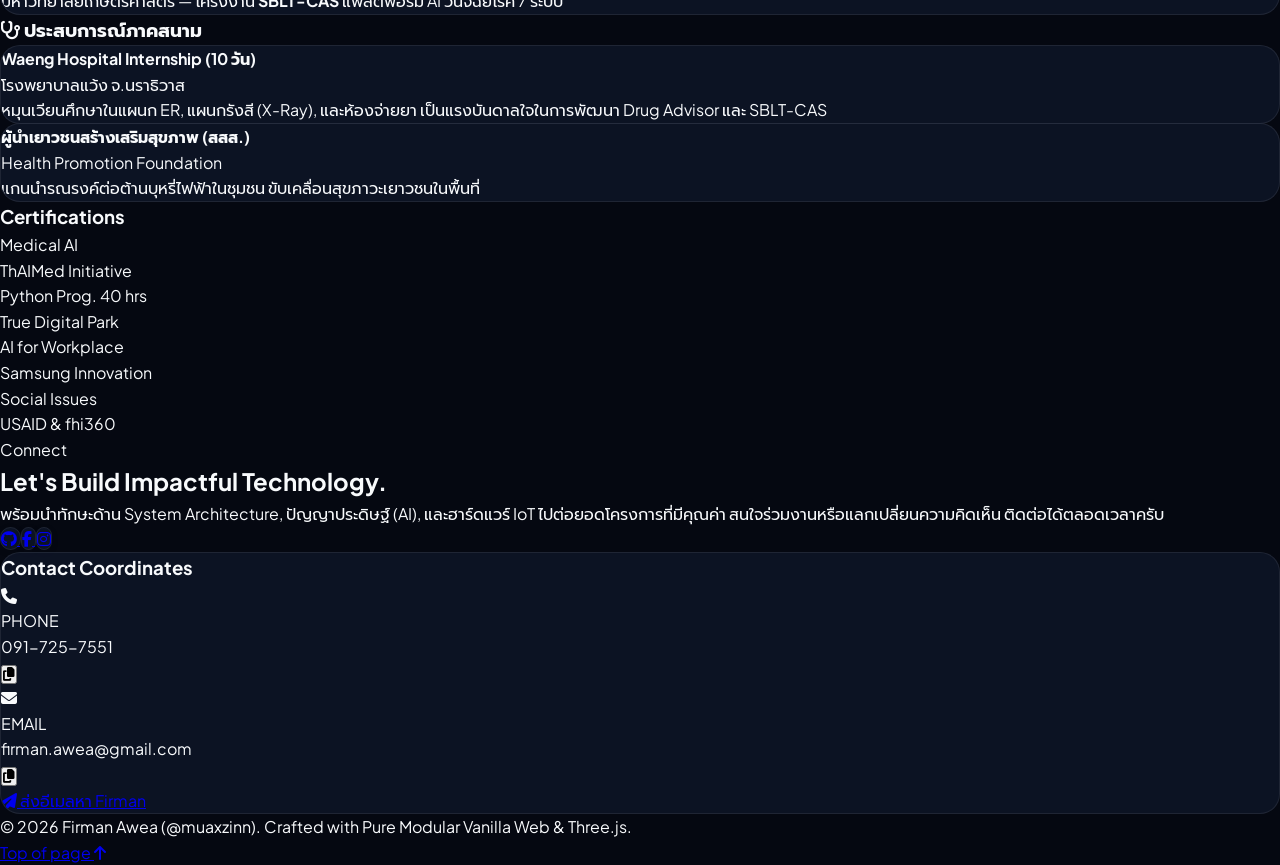
==== commit 4880f02b: "feat: completely remove all school references, school-related projects, and OBEC mentions" ====
--- a/index.html
+++ b/index.html
@@ -474,9 +474,9 @@
                 <div class="competency-item">
                   <div class="flex items-center justify-between text-xs font-bold text-white">
                     <span>Computer Vision & CNN Classification</span>
-                    <span class="text-[10px] font-mono text-sky-400">[DiabEye, wkskin]</span>
-                  </div>
-                  <p class="text-[11px] text-slate-400 mt-1 leading-relaxed">คัดกรองรอยโรคผิวหนัง, มะเร็งเมลาโนมา, และภาพถ่ายจอประสาทตา (Fundus) ด้วย Convolutional Neural Network</p>
+                    <span class="text-[10px] font-mono text-sky-400">[DiabEye.ai]</span>
+                  </div>
+                  <p class="text-[11px] text-slate-400 mt-1 leading-relaxed">คัดกรองรอยโรคและภาพถ่ายจอประสาทตา (Fundus) ด้วย Convolutional Neural Network บนเบราว์เซอร์</p>
                 </div>
 
                 <div class="competency-item">
@@ -838,7 +838,7 @@
                 <span class="badge-pill badge-amber text-[10px] font-mono">National</span>
                 <span class="text-xs font-mono text-slate-400">ระดับชาติ</span>
               </div>
-              <h4 class="text-base font-bold text-white">เหรียญทองแดง &mdash; นักประดิษฐ์ สพฐ. (OBEC)</h4>
+              <h4 class="text-base font-bold text-white">เหรียญทองแดง &mdash; การประกวดผลงานสิ่งประดิษฐ์และนวัตกรรมระดับชาติ</h4>
               <p class="text-xs text-slate-300 mt-1">โครงงาน <strong>Smart Cap & Glasses</strong> หมวกและแว่นตาอัจฉริยะนำทางผู้พิการทางสายตา</p>
             </div>
 
@@ -878,7 +878,7 @@
                 <div class="glow-card p-4 reveal">
                   <h4 class="font-bold text-white text-sm">ผู้นำเยาวชนสร้างเสริมสุขภาพ (สสส.)</h4>
                   <span class="text-[11px] font-mono text-emerald-400 block mb-1">Health Promotion Foundation</span>
-                  <p class="text-xs text-slate-300">แกนนำรณรงค์ต่อต้านบุหรี่ไฟฟ้าในชุมชนและสถานศึกษา ขับเคลื่อนสุขภาวะเยาวชนในพื้นที่</p>
+                  <p class="text-xs text-slate-300">แกนนำรณรงค์ต่อต้านบุหรี่ไฟฟ้าในชุมชน ขับเคลื่อนสุขภาวะเยาวชนในพื้นที่</p>
                 </div>
               </div>
             </div>
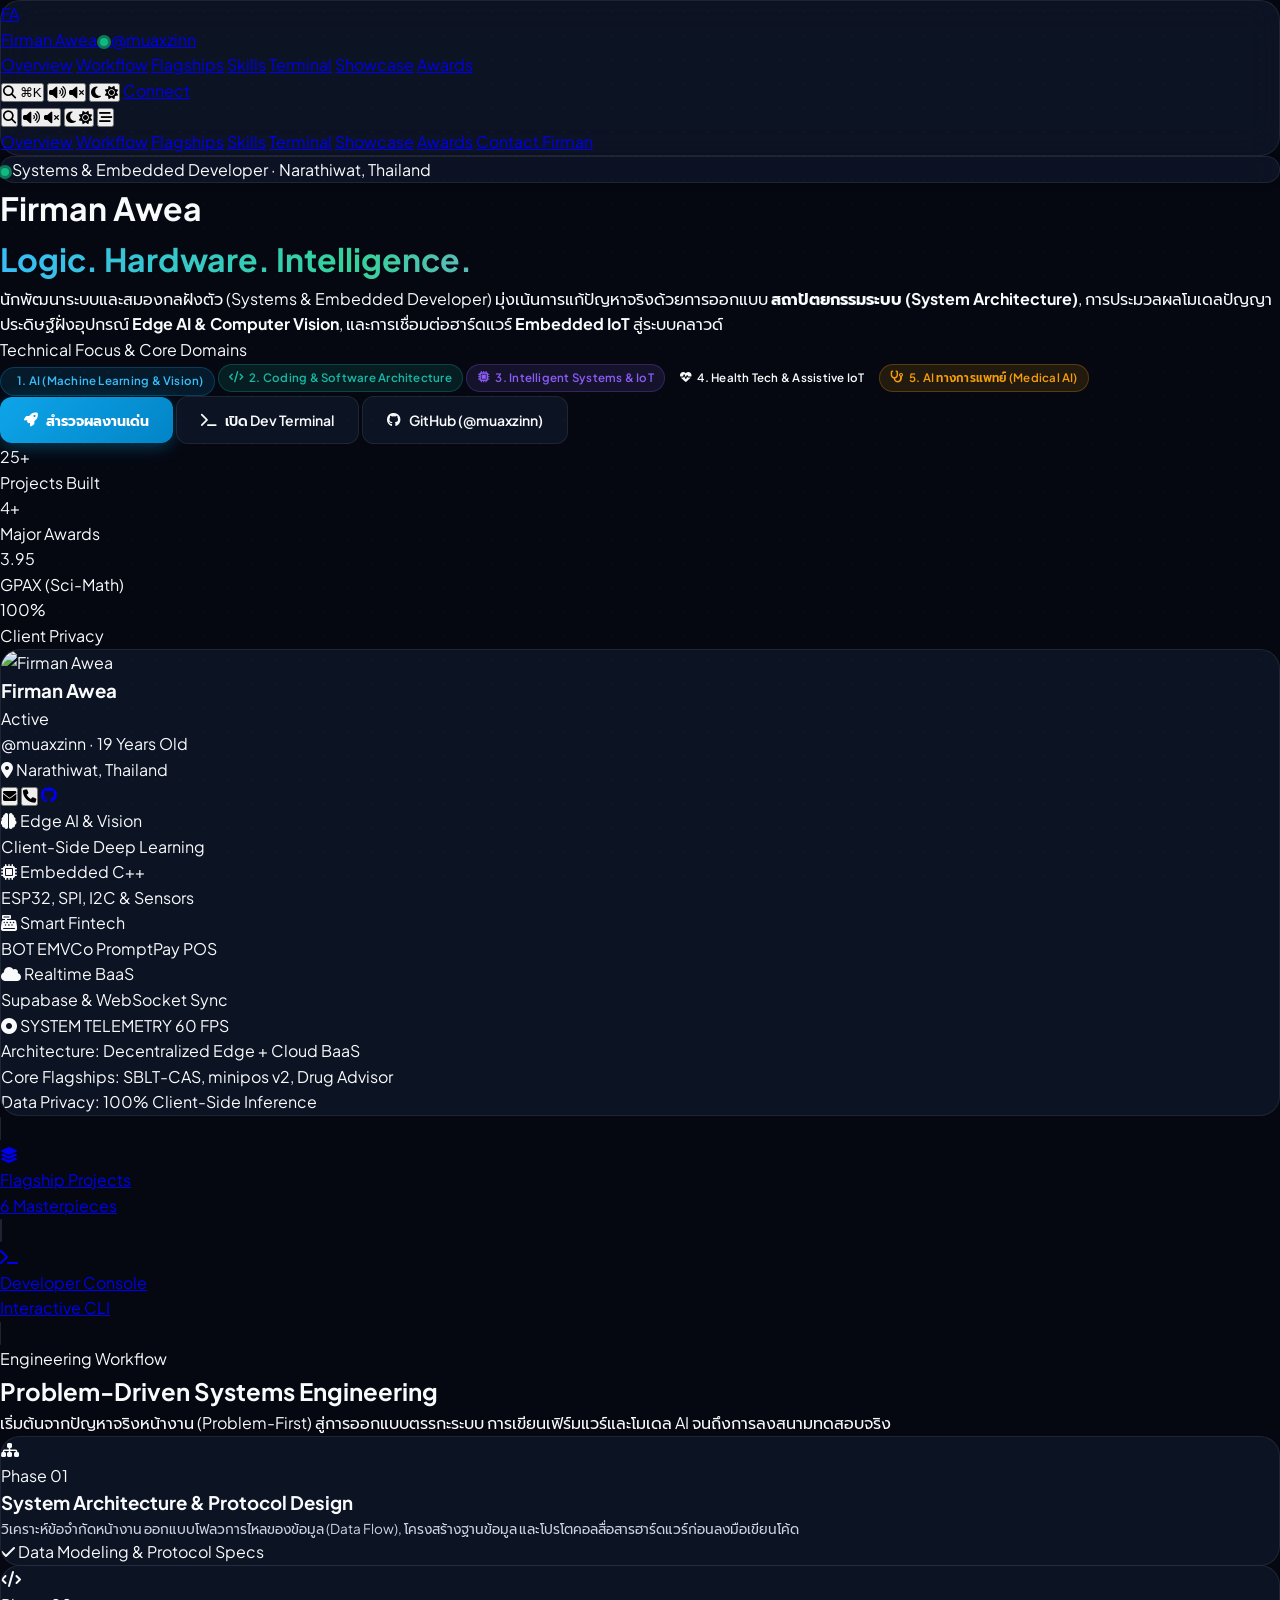
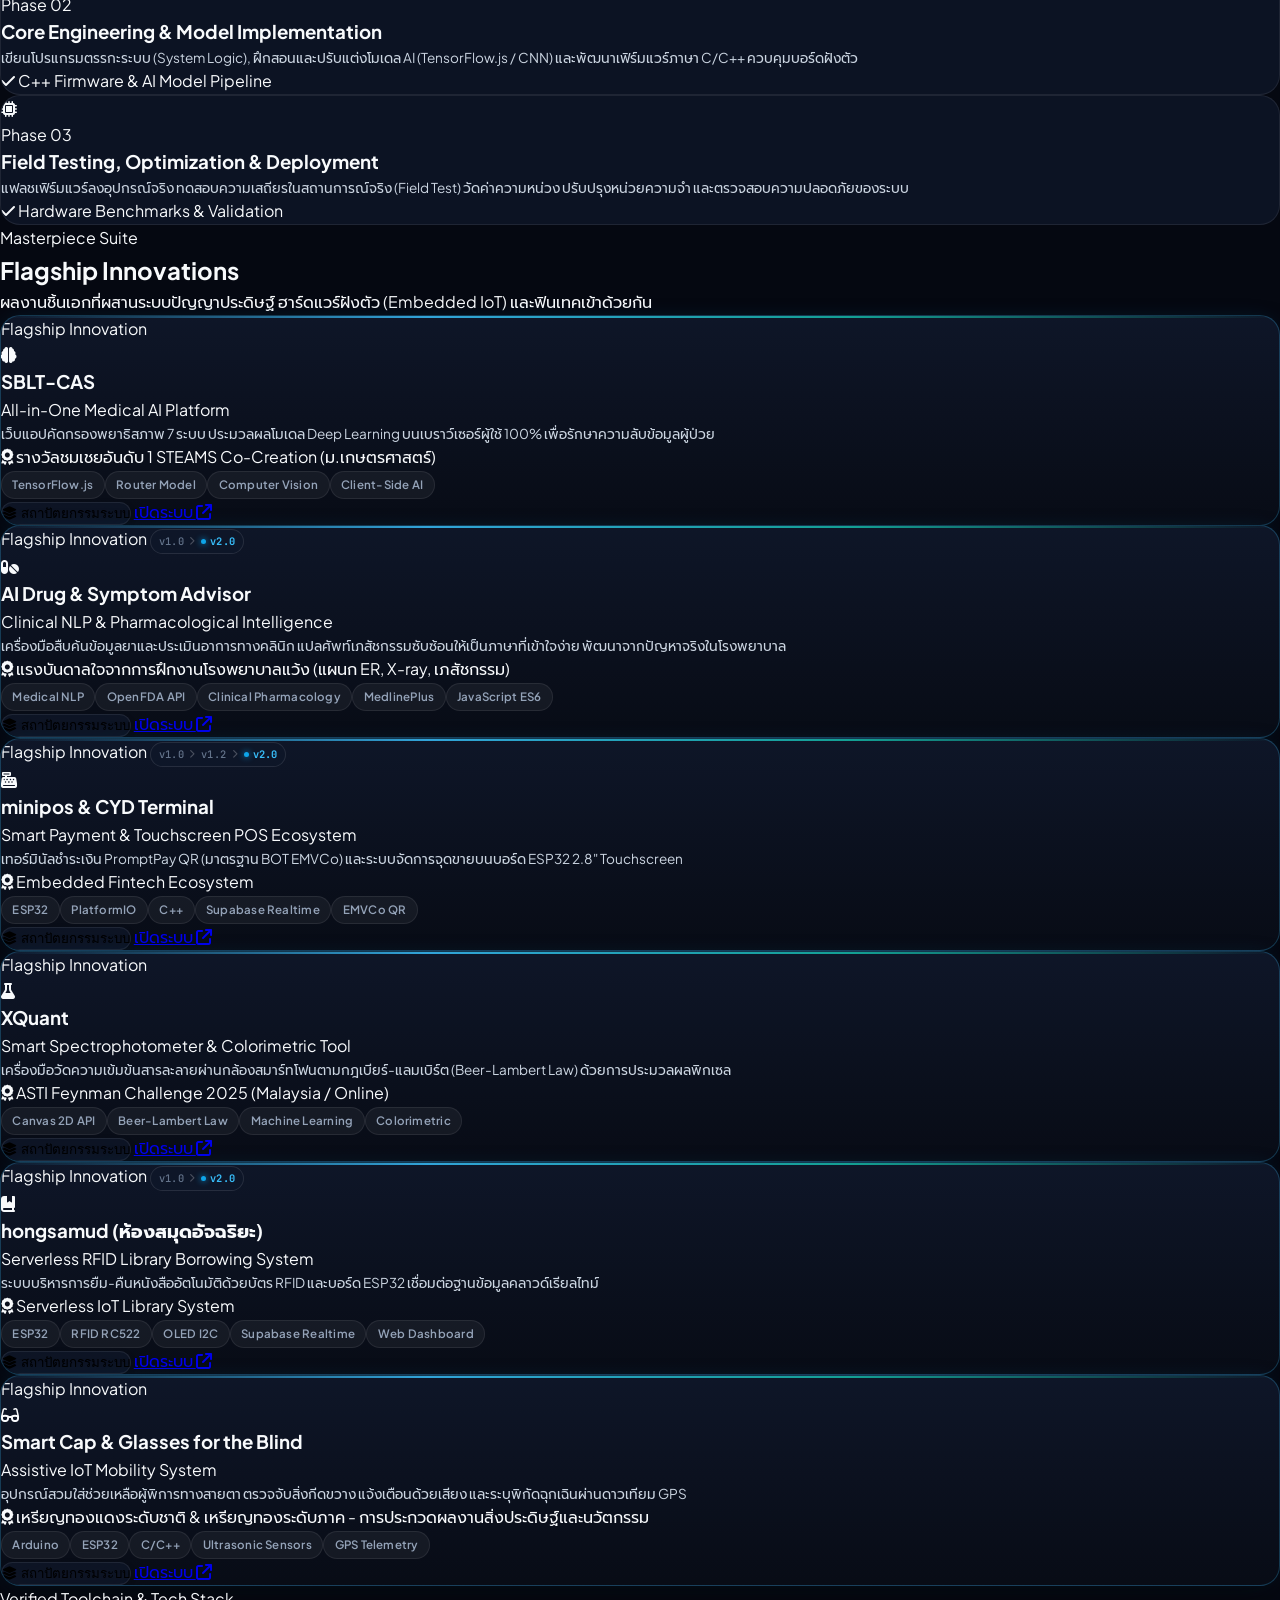
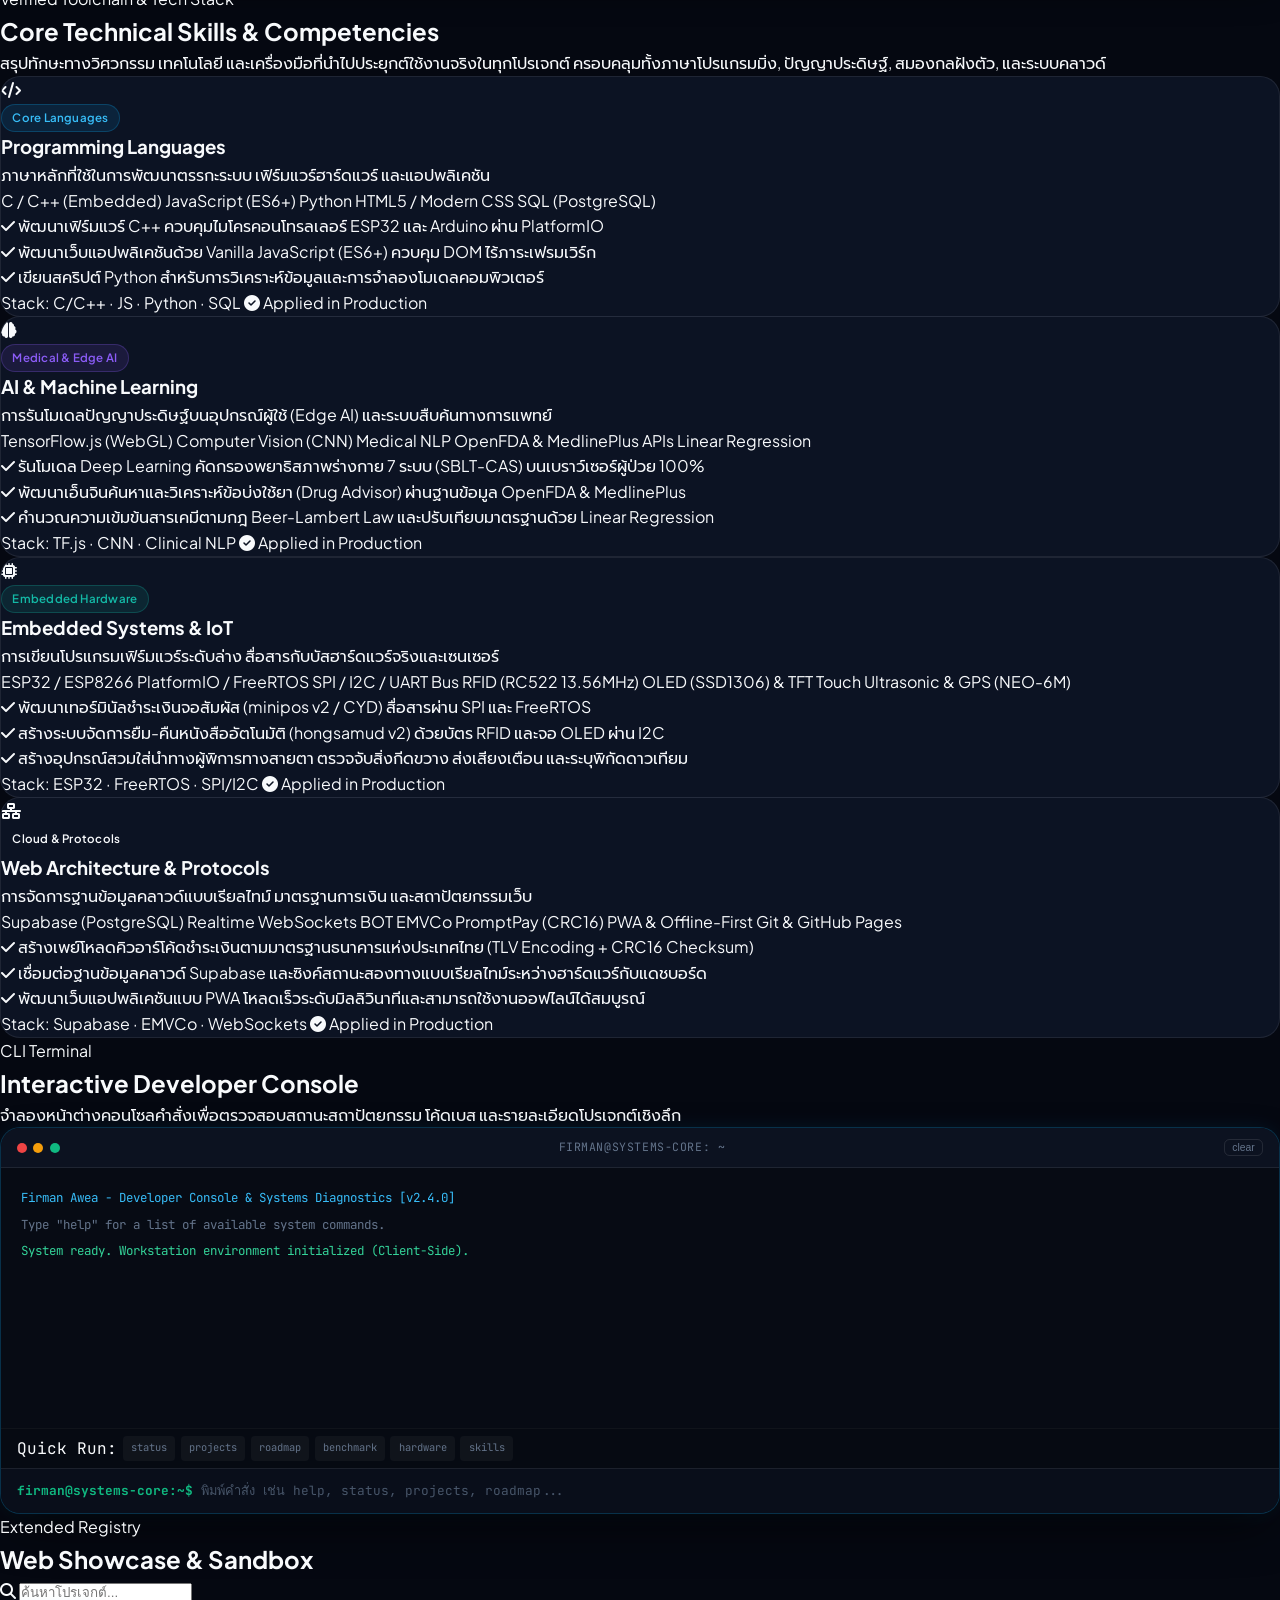
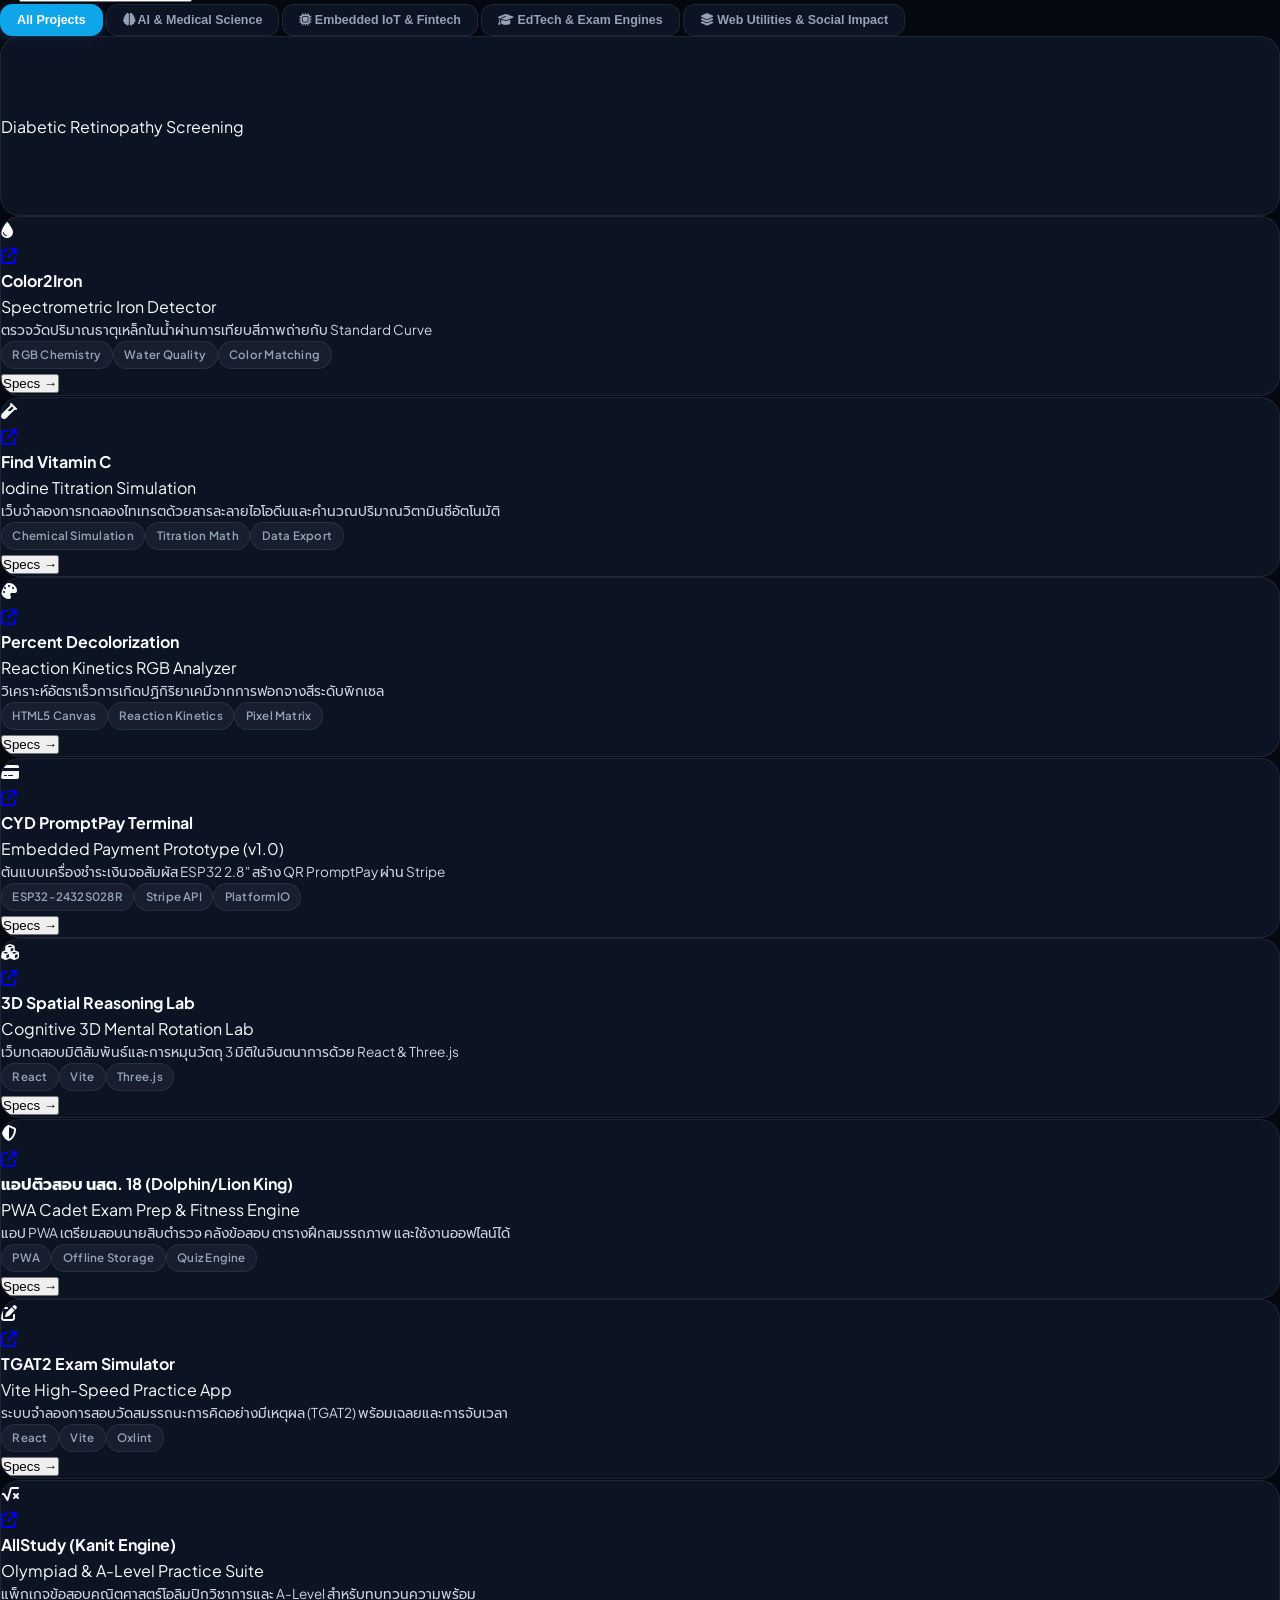
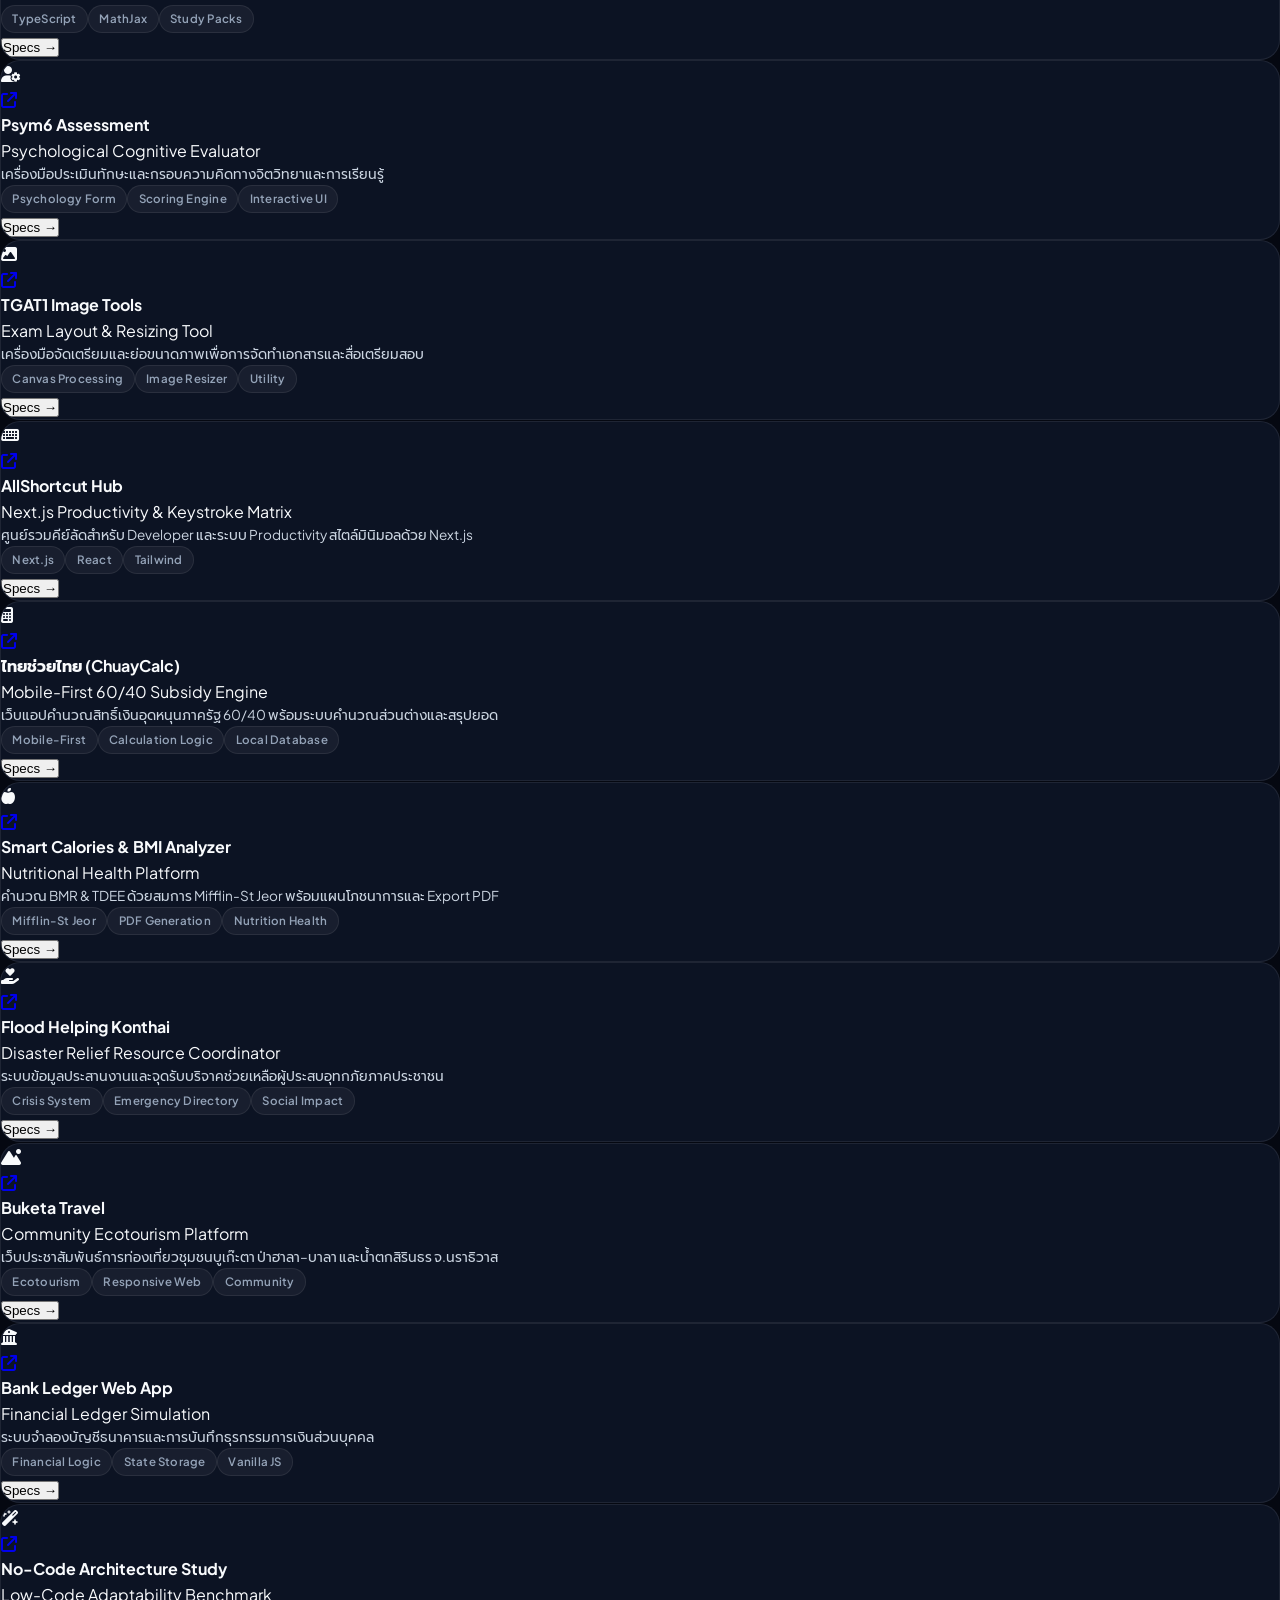
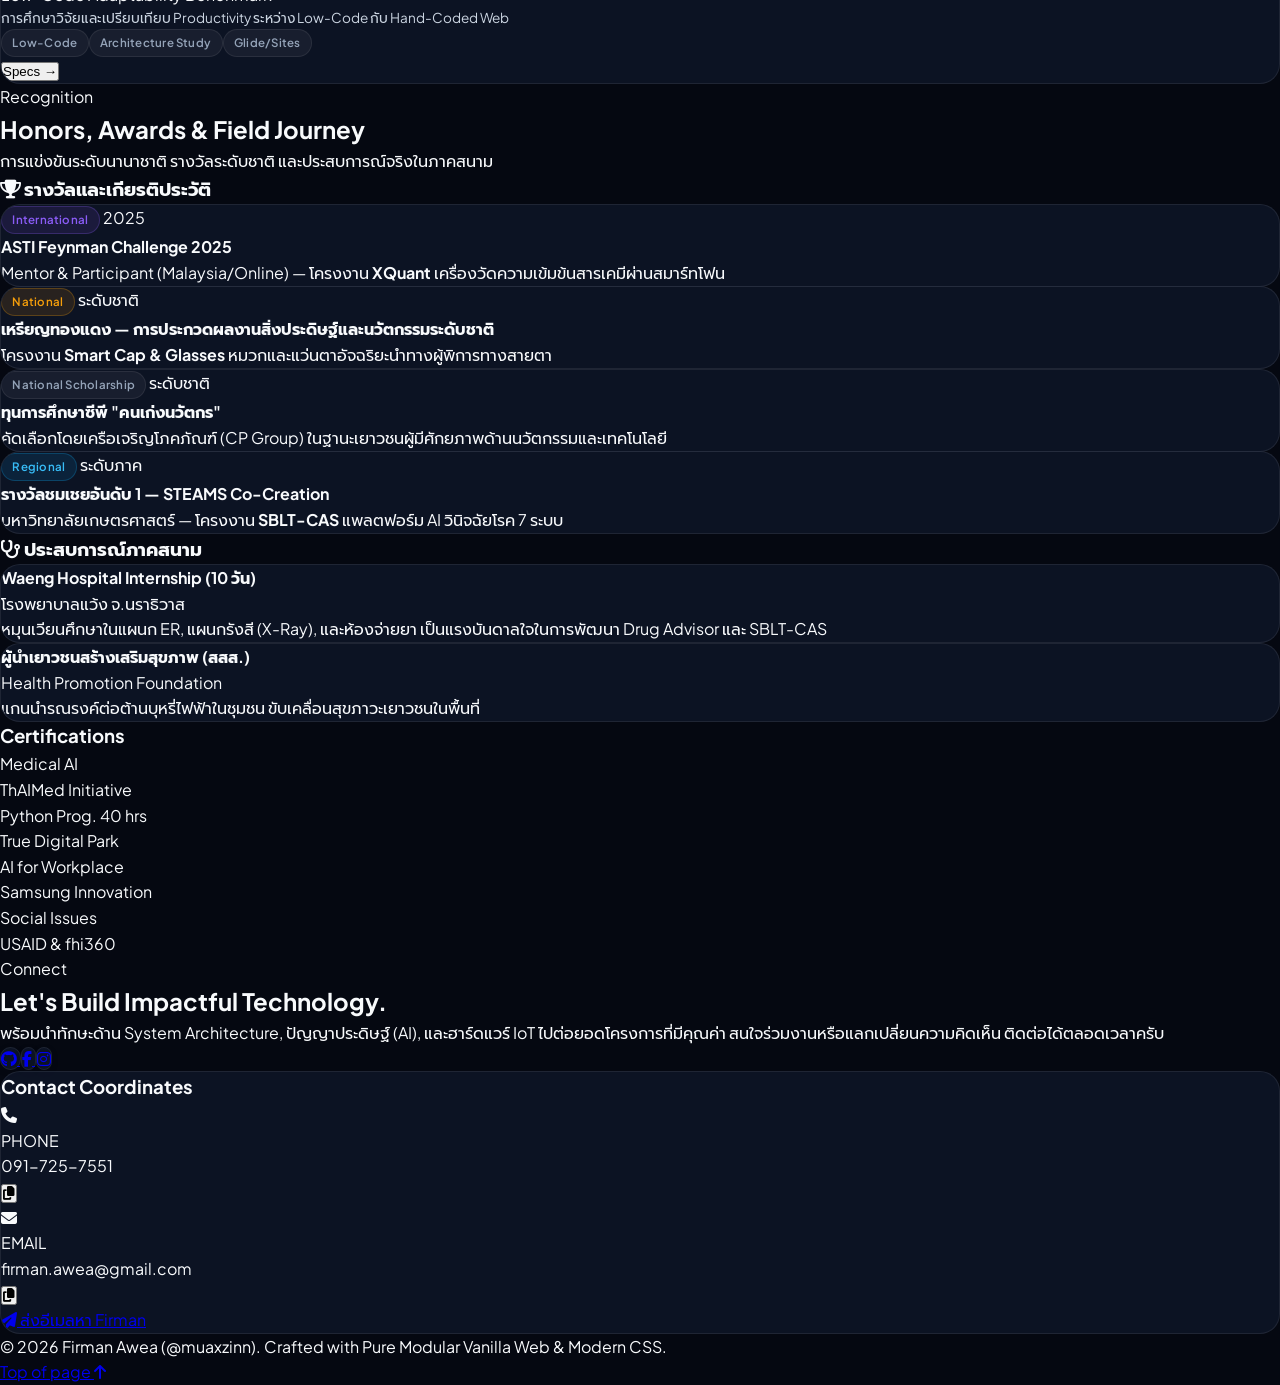
==== commit 83b03dd1: "feat: replace 3D hero box with integrated profile bento, ground skills matrix in real-world engineer" ====
--- a/index.html
+++ b/index.html
@@ -29,14 +29,10 @@
   <!-- Font Awesome 6.5 -->
   <link rel="stylesheet" href="https://cdnjs.cloudflare.com/ajax/libs/font-awesome/6.5.1/css/all.min.css">
 
-  <!-- Three.js (r128) CDN for 3D Holographic Visuals -->
-  <script src="https://cdnjs.cloudflare.com/ajax/libs/three.js/r128/three.min.js"></script>
-
   <!-- Modular CSS Architecture -->
   <link rel="stylesheet" href="css/base.css">
   <link rel="stylesheet" href="css/components.css">
   <link rel="stylesheet" href="css/animations.css">
-  <link rel="stylesheet" href="css/3d-viewport.css">
   <link rel="stylesheet" href="css/terminal.css">
 
   <!-- Anti-Flash Theme Init -->
@@ -215,7 +211,7 @@
     </div>
   </nav>
 
-  <!-- Hero Section with Three.js 3D Viewport & Bio Card -->
+  <!-- Hero Section with Developer Profile Bento & Stats -->
   <header id="home" class="relative min-h-[92vh] flex items-center justify-center pt-24 pb-16 overflow-hidden">
     <!-- Ambient Blur Spheres -->
     <div class="absolute -top-32 left-1/4 w-96 h-96 bg-sky-500/15 rounded-full blur-[140px] pointer-events-none animate-glow-pulse"></div>
@@ -286,63 +282,125 @@
           </div>
         </div>
 
-        <!-- Right Column: Interactive Three.js 3D Holographic Core Viewport -->
-        <div class="lg:col-span-5 flex flex-col gap-4">
-          <div class="three-container" id="three-viewport">
-            <canvas id="three-canvas"></canvas>
-
-            <!-- Top HUD Info -->
-            <div class="three-hud-top">
-              <span class="three-hud-badge">
-                <span class="w-1.5 h-1.5 rounded-full bg-sky-400 animate-pulse"></span>
-                Interactive 3D Core
-              </span>
-              <span class="three-click-hint hidden sm:inline">Drag Orbit &middot; Scroll Zoom &middot; Click Shockwave</span>
-            </div>
-
-            <!-- Mode Switcher Buttons & Controls -->
-            <div class="three-hud-bottom">
-              <button class="three-mode-btn active" data-mode="ai-agent" title="Switch to Neural Core Hologram">
-                <i class="fas fa-brain text-sky-400"></i> Neural Core
-              </button>
-              <button class="three-mode-btn" data-mode="dna-helix" title="Switch to Medical AI DNA Double Helix">
-                <i class="fas fa-dna text-teal-400"></i> Medical DNA
-              </button>
-              <button class="three-mode-btn" data-mode="iot-sphere" title="Switch to IoT Sensor Telemetry Globe">
-                <i class="fas fa-satellite text-amber-400"></i> IoT Sphere
-              </button>
-              <button class="three-mode-btn" data-mode="synapse-mesh" title="Switch to Neural Synapse Network">
-                <i class="fas fa-network-wired text-purple-400"></i> Synapses
-              </button>
-              <button id="three-wireframe-toggle" class="three-mode-btn" title="Toggle 3D Wireframe / Solid">
-                <i class="fas fa-cube text-emerald-400"></i> Wireframe
-              </button>
-            </div>
-          </div>
-
-          <!-- Profile Snapshot Card with Dynamic Age & 3D Tilt -->
-          <div class="glow-card tilt-3d p-4 flex items-center justify-between gap-4" data-tilt-max="10">
-            <div class="flex items-center gap-3">
-              <div class="tilt-layer-deep w-12 h-12 rounded-xl overflow-hidden border border-slate-700 flex-shrink-0 bg-slate-900 shadow-md">
-                <img src="image1.png" alt="Firman Awea" class="w-full h-full object-cover object-top">
-              </div>
-              <div class="tilt-layer-front">
-                <h4 class="font-bold text-white text-sm">Firman Awea</h4>
-                <p class="text-xs text-slate-400">
-                  <span class="dynamic-age-val font-mono font-bold text-sky-400">18</span> Years Old &middot; Narathiwat, TH
-                </p>
-              </div>
-            </div>
-
-            <div class="flex items-center gap-2 tilt-layer-front">
-              <button onclick="copyToClipboard('firman.awea@gmail.com', 'คัดลอกอีเมลแล้ว!')" class="p-2 rounded-lg bg-slate-800 hover:bg-sky-500 text-slate-300 hover:text-white text-xs transition-colors" title="Copy Email">
-                <i class="fas fa-envelope"></i>
-              </button>
-              <button onclick="copyToClipboard('091-725-7551', 'คัดลอกเบอร์โทรแล้ว!')" class="p-2 rounded-lg bg-slate-800 hover:bg-sky-500 text-slate-300 hover:text-white text-xs transition-colors" title="Copy Phone">
-                <i class="fas fa-phone"></i>
-              </button>
-            </div>
-          </div>
+        <!-- Right Column: Integrated Developer Profile & Live Architecture Showcase -->
+        <div class="lg:col-span-5 flex flex-col gap-4 reveal delay-100">
+
+          <!-- Main Profile Showcase Card -->
+          <div class="glow-card tilt-3d p-6 relative overflow-hidden" data-tilt-max="7">
+            <!-- Subtle background accent blur -->
+            <div class="absolute -right-10 -top-10 w-44 h-44 bg-sky-500/10 rounded-full blur-3xl pointer-events-none"></div>
+
+            <div class="flex items-start justify-between gap-4 mb-5">
+              <div class="flex items-center gap-4">
+                <div class="relative w-16 h-16 rounded-2xl overflow-hidden border-2 border-sky-500/40 shadow-lg shadow-sky-500/15 flex-shrink-0 bg-slate-900">
+                  <img src="image1.png" alt="Firman Awea" class="w-full h-full object-cover object-top">
+                </div>
+                <div>
+                  <div class="flex items-center gap-2">
+                    <h3 class="font-bold text-white text-lg">Firman Awea</h3>
+                    <span class="inline-flex items-center gap-1 px-2 py-0.5 rounded-full text-[10px] font-mono bg-emerald-500/10 border border-emerald-500/20 text-emerald-400">
+                      <span class="w-1.5 h-1.5 rounded-full bg-emerald-400 animate-pulse"></span> Active
+                    </span>
+                  </div>
+                  <p class="text-xs text-slate-400 mt-0.5">
+                    @muaxzinn &middot; <span class="dynamic-age-val font-mono font-bold text-sky-400">18</span> Years Old
+                  </p>
+                  <p class="text-[11px] text-slate-500 font-mono mt-0.5">
+                    <i class="fas fa-location-dot text-rose-400 mr-1"></i> Narathiwat, Thailand
+                  </p>
+                </div>
+              </div>
+
+              <!-- Quick Contact Actions -->
+              <div class="flex items-center gap-1.5">
+                <button onclick="copyToClipboard('firman.awea@gmail.com', 'คัดลอกอีเมลแล้ว!')" class="p-2 rounded-xl bg-slate-800/80 hover:bg-sky-500 text-slate-300 hover:text-white text-xs transition-colors border border-slate-700/50" title="Copy Email">
+                  <i class="fas fa-envelope"></i>
+                </button>
+                <button onclick="copyToClipboard('091-725-7551', 'คัดลอกเบอร์โทรแล้ว!')" class="p-2 rounded-xl bg-slate-800/80 hover:bg-sky-500 text-slate-300 hover:text-white text-xs transition-colors border border-slate-700/50" title="Copy Phone">
+                  <i class="fas fa-phone"></i>
+                </button>
+                <a href="https://github.com/muaxzinn" target="_blank" rel="noopener noreferrer" class="p-2 rounded-xl bg-slate-800/80 hover:bg-slate-700 text-slate-300 hover:text-white text-xs transition-colors border border-slate-700/50" title="GitHub">
+                  <i class="fab fa-github"></i>
+                </a>
+              </div>
+            </div>
+
+            <!-- Focus Domains Badges -->
+            <div class="grid grid-cols-2 gap-2 mb-5">
+              <div class="p-2.5 rounded-xl bg-slate-900/90 border border-slate-800">
+                <div class="text-[11px] font-mono text-sky-400 font-semibold flex items-center gap-1.5">
+                  <i class="fas fa-brain"></i> Edge AI & Vision
+                </div>
+                <div class="text-[10px] text-slate-400 mt-0.5">Client-Side Deep Learning</div>
+              </div>
+              <div class="p-2.5 rounded-xl bg-slate-900/90 border border-slate-800">
+                <div class="text-[11px] font-mono text-teal-400 font-semibold flex items-center gap-1.5">
+                  <i class="fas fa-microchip"></i> Embedded C++
+                </div>
+                <div class="text-[10px] text-slate-400 mt-0.5">ESP32, SPI, I2C & Sensors</div>
+              </div>
+              <div class="p-2.5 rounded-xl bg-slate-900/90 border border-slate-800">
+                <div class="text-[11px] font-mono text-emerald-400 font-semibold flex items-center gap-1.5">
+                  <i class="fas fa-cash-register"></i> Smart Fintech
+                </div>
+                <div class="text-[10px] text-slate-400 mt-0.5">BOT EMVCo PromptPay POS</div>
+              </div>
+              <div class="p-2.5 rounded-xl bg-slate-900/90 border border-slate-800">
+                <div class="text-[11px] font-mono text-violet-400 font-semibold flex items-center gap-1.5">
+                  <i class="fas fa-cloud"></i> Realtime BaaS
+                </div>
+                <div class="text-[10px] text-slate-400 mt-0.5">Supabase & WebSocket Sync</div>
+              </div>
+            </div>
+
+            <!-- Live Developer Status Feed -->
+            <div class="rounded-xl bg-slate-950/80 border border-slate-800/80 p-3.5 font-mono text-[11px]">
+              <div class="flex items-center justify-between text-slate-500 mb-2 pb-1.5 border-b border-slate-800/60 text-[10px]">
+                <span class="flex items-center gap-1.5 text-slate-400">
+                  <i class="fas fa-circle-dot text-emerald-400"></i> SYSTEM TELEMETRY
+                </span>
+                <span class="text-slate-400">60 FPS</span>
+              </div>
+              <div class="space-y-1 text-slate-300">
+                <div class="flex justify-between">
+                  <span class="text-slate-400">Architecture:</span>
+                  <span class="text-white font-semibold">Decentralized Edge + Cloud BaaS</span>
+                </div>
+                <div class="flex justify-between">
+                  <span class="text-slate-400">Core Flagships:</span>
+                  <span class="text-sky-400 font-semibold">SBLT-CAS, minipos v2, Drug Advisor</span>
+                </div>
+                <div class="flex justify-between">
+                  <span class="text-slate-400">Data Privacy:</span>
+                  <span class="text-emerald-400 font-semibold">100% Client-Side Inference</span>
+                </div>
+              </div>
+            </div>
+
+          </div>
+
+          <!-- Bottom Micro Highlight Banner -->
+          <div class="grid grid-cols-2 gap-3">
+            <a href="#flagship" class="glow-card tilt-3d p-3 flex items-center gap-3 group" data-tilt-max="5">
+              <div class="w-9 h-9 rounded-xl bg-sky-500/10 text-sky-400 flex items-center justify-center text-sm border border-sky-500/20 group-hover:scale-105 transition-transform flex-shrink-0">
+                <i class="fas fa-layer-group"></i>
+              </div>
+              <div class="overflow-hidden">
+                <div class="text-xs font-bold text-white truncate group-hover:text-sky-400 transition-colors">Flagship Projects</div>
+                <div class="text-[10px] text-slate-400 truncate">6 Masterpieces</div>
+              </div>
+            </a>
+            <a href="#terminal" class="glow-card tilt-3d p-3 flex items-center gap-3 group" data-tilt-max="5">
+              <div class="w-9 h-9 rounded-xl bg-emerald-500/10 text-emerald-400 flex items-center justify-center text-sm border border-emerald-500/20 group-hover:scale-105 transition-transform flex-shrink-0">
+                <i class="fas fa-terminal"></i>
+              </div>
+              <div class="overflow-hidden">
+                <div class="text-xs font-bold text-white truncate group-hover:text-emerald-400 transition-colors">Developer Console</div>
+                <div class="text-[10px] text-slate-400 truncate">Interactive CLI</div>
+              </div>
+            </a>
+          </div>
+
         </div>
 
       </div>
@@ -439,274 +497,191 @@
       <div class="max-w-7xl mx-auto px-4 sm:px-6 lg:px-8">
         
         <div class="text-center max-w-3xl mx-auto mb-14 reveal">
-          <span class="text-xs font-mono font-bold tracking-widest text-sky-400 uppercase bg-sky-500/10 px-3 py-1 rounded-full border border-sky-500/20">Verified Toolchain & Engineering Skills</span>
+          <span class="text-xs font-mono font-bold tracking-widest text-sky-400 uppercase bg-sky-500/10 px-3 py-1 rounded-full border border-sky-500/20">Verified Toolchain & Tech Stack</span>
           <h2 class="text-3xl sm:text-4xl font-extrabold text-white mt-3">
-            Technical Competencies & Systems Architecture
+            Core Technical Skills & Competencies
           </h2>
-          <p class="text-slate-400 mt-3 text-xs sm:text-sm max-w-2xl mx-auto">
-            สรุปทักษะทางวิศวกรรมและสถาปัตยกรรมระบบที่นำไปประยุกต์ใช้งานจริงในทุกโปรเจกต์ ทั้งการพัฒนาโมเดลปัญญาประดิษฐ์ทางการแพทย์, เฟิร์มแวร์สมองกลฝังตัว (Embedded C++), ระบบชำระเงินฟินเทค, และการคำนวณเชิงวิทยาศาสตร์
+          <p class="text-slate-400 mt-3 text-xs sm:text-sm max-w-2xl mx-auto leading-relaxed">
+            สรุปทักษะทางวิศวกรรม เทคโนโลยี และเครื่องมือที่นำไปประยุกต์ใช้งานจริงในทุกโปรเจกต์ ครอบคลุมทั้งภาษาโปรแกรมมิ่ง, ปัญญาประดิษฐ์, สมองกลฝังตัว, และระบบคลาวด์
           </p>
         </div>
 
-        <div class="grid grid-cols-1 md:grid-cols-2 lg:grid-cols-3 gap-6">
-
-          <!-- 1. AI, Computer Vision & Clinical NLP -->
-          <div class="glow-card tilt-3d p-6 flex flex-col justify-between reveal" data-tilt-max="8">
+        <div class="grid grid-cols-1 md:grid-cols-2 gap-6">
+
+          <!-- 1. Programming Languages -->
+          <div class="glow-card tilt-3d p-6 flex flex-col justify-between reveal" data-tilt-max="6">
             <div class="tilt-layer-front">
               <div class="flex items-center justify-between mb-4">
-                <div class="tilt-layer-deep w-12 h-12 rounded-xl bg-sky-500/10 border border-sky-500/30 text-sky-400 flex items-center justify-center text-xl shadow-md">
-                  <i class="fas fa-brain"></i>
-                </div>
-                <span class="badge-pill badge-cyan text-[10px] font-mono font-bold">Medical AI & NLP</span>
-              </div>
-              <h3 class="font-bold text-white text-lg mb-1">AI, Computer Vision & Clinical NLP</h3>
-              <p class="text-xs text-slate-400 mb-4">สถาปัตยกรรมโมเดล Deep Learning และ NLP วินิจฉัยพยาธิสภาพและย่อยศัพท์ยา</p>
-
-              <div class="space-y-2.5 tilt-layer-mid">
-                <div class="competency-item">
-                  <div class="flex items-center justify-between text-xs font-bold text-white">
-                    <span>Edge AI & Client-Side Inference</span>
-                    <span class="text-[10px] font-mono text-sky-400">[SBLT-CAS]</span>
-                  </div>
-                  <p class="text-[11px] text-slate-400 mt-1 leading-relaxed">รันโมเดล Deep Learning (TensorFlow.js / WebGL) บนเบราว์เซอร์ผู้ป่วย 100% รักษาความลับข้อมูลโดยไม่ต้องส่งภาพขึ้น Cloud</p>
-                </div>
-
-                <div class="competency-item">
-                  <div class="flex items-center justify-between text-xs font-bold text-white">
-                    <span>Computer Vision & CNN Classification</span>
-                    <span class="text-[10px] font-mono text-sky-400">[DiabEye.ai]</span>
-                  </div>
-                  <p class="text-[11px] text-slate-400 mt-1 leading-relaxed">คัดกรองรอยโรคและภาพถ่ายจอประสาทตา (Fundus) ด้วย Convolutional Neural Network บนเบราว์เซอร์</p>
-                </div>
-
-                <div class="competency-item">
-                  <div class="flex items-center justify-between text-xs font-bold text-white">
-                    <span>Clinical NLP & Pharmacological Engine</span>
-                    <span class="text-[10px] font-mono text-rose-400">[Drug Advisor]</span>
-                  </div>
-                  <p class="text-[11px] text-slate-400 mt-1 leading-relaxed">ประมวลผลภาษาธรรมชาติทางเภสัชกรรม แปลงศัพท์แพทย์และข้อบ่งใช้ยาผ่าน OpenFDA API & MedlinePlus เป็นภาษาที่เข้าใจง่าย</p>
-                </div>
-
-                <div class="competency-item">
-                  <div class="flex items-center justify-between text-xs font-bold text-white">
-                    <span>Hierarchical Router Model</span>
-                    <span class="text-[10px] font-mono text-sky-400">[SBLT-CAS 93%]</span>
-                  </div>
-                  <p class="text-[11px] text-slate-400 mt-1 leading-relaxed">ตรรกะคัดแยกประเภทภาพ 7 ระบบอวัยวะก่อนกระจายไปยัง Expert Sub-models ย่อย</p>
-                </div>
-              </div>
-            </div>
-            <div class="pt-4 border-t border-slate-800/80 text-[11px] font-mono text-slate-500 mt-4 flex items-center justify-between">
-              <span>Stack: TF.js &middot; CNN &middot; OpenFDA</span>
-              <span class="text-sky-400"><i class="fas fa-check-circle"></i> Verified</span>
-            </div>
-          </div>
-
-          <!-- 2. Embedded Systems & Hardware Communication -->
-          <div class="glow-card tilt-3d p-6 flex flex-col justify-between reveal delay-100" data-tilt-max="8">
+                <div class="w-12 h-12 rounded-xl bg-sky-500/10 border border-sky-500/30 text-sky-400 flex items-center justify-center text-xl shadow-md">
+                  <i class="fas fa-code"></i>
+                </div>
+                <span class="badge-pill badge-cyan text-[10px] font-mono font-bold">Core Languages</span>
+              </div>
+              <h3 class="font-bold text-white text-lg mb-1">Programming Languages</h3>
+              <p class="text-xs text-slate-400 mb-4">ภาษาหลักที่ใช้ในการพัฒนาตรรกะระบบ เฟิร์มแวร์ฮาร์ดแวร์ และแอปพลิเคชัน</p>
+
+              <!-- Skill Pills -->
+              <div class="flex flex-wrap gap-1.5 mb-5">
+                <span class="px-2.5 py-1 rounded-lg bg-slate-900 border border-slate-700/60 text-xs font-mono text-slate-200">C / C++ (Embedded)</span>
+                <span class="px-2.5 py-1 rounded-lg bg-slate-900 border border-slate-700/60 text-xs font-mono text-slate-200">JavaScript (ES6+)</span>
+                <span class="px-2.5 py-1 rounded-lg bg-slate-900 border border-slate-700/60 text-xs font-mono text-slate-200">Python</span>
+                <span class="px-2.5 py-1 rounded-lg bg-slate-900 border border-slate-700/60 text-xs font-mono text-slate-200">HTML5 / Modern CSS</span>
+                <span class="px-2.5 py-1 rounded-lg bg-slate-900 border border-slate-700/60 text-xs font-mono text-slate-200">SQL (PostgreSQL)</span>
+              </div>
+
+              <!-- Practical Real-World Applications -->
+              <div class="space-y-2 text-xs text-slate-300">
+                <div class="flex items-start gap-2">
+                  <i class="fas fa-check text-sky-400 text-[11px] mt-1 flex-shrink-0"></i>
+                  <span>พัฒนาเฟิร์มแวร์ C++ ควบคุมไมโครคอนโทรลเลอร์ ESP32 และ Arduino ผ่าน PlatformIO</span>
+                </div>
+                <div class="flex items-start gap-2">
+                  <i class="fas fa-check text-sky-400 text-[11px] mt-1 flex-shrink-0"></i>
+                  <span>พัฒนาเว็บแอปพลิเคชันด้วย Vanilla JavaScript (ES6+) ควบคุม DOM ไร้ภาระเฟรมเวิร์ก</span>
+                </div>
+                <div class="flex items-start gap-2">
+                  <i class="fas fa-check text-sky-400 text-[11px] mt-1 flex-shrink-0"></i>
+                  <span>เขียนสคริปต์ Python สำหรับการวิเคราะห์ข้อมูลและการจำลองโมเดลคอมพิวเตอร์</span>
+                </div>
+              </div>
+            </div>
+
+            <div class="pt-4 border-t border-slate-800/80 text-[11px] font-mono text-slate-500 mt-5 flex items-center justify-between">
+              <span>Stack: C/C++ &middot; JS &middot; Python &middot; SQL</span>
+              <span class="text-sky-400"><i class="fas fa-check-circle"></i> Applied in Production</span>
+            </div>
+          </div>
+
+          <!-- 2. AI, Machine Learning & Vision -->
+          <div class="glow-card tilt-3d p-6 flex flex-col justify-between reveal delay-100" data-tilt-max="6">
             <div class="tilt-layer-front">
               <div class="flex items-center justify-between mb-4">
-                <div class="tilt-layer-deep w-12 h-12 rounded-xl bg-teal-500/10 border border-teal-500/30 text-teal-400 flex items-center justify-center text-xl shadow-md">
-                  <i class="fas fa-microchip"></i>
-                </div>
-                <span class="badge-pill badge-teal text-[10px] font-mono font-bold">Embedded & Hardware</span>
-              </div>
-              <h3 class="font-bold text-white text-lg mb-1">Embedded Systems & Hardware Bus</h3>
-              <p class="text-xs text-slate-400 mb-4">การเขียนโปรแกรมเฟิร์มแวร์ระดับล่าง สื่อสารกับบัสฮาร์ดแวร์จริงและเซนเซอร์</p>
-
-              <div class="space-y-2.5 tilt-layer-mid">
-                <div class="competency-item">
-                  <div class="flex items-center justify-between text-xs font-bold text-white">
-                    <span>ESP32 Firmware & Embedded C++</span>
-                    <span class="text-[10px] font-mono text-teal-400">[minipos v2]</span>
-                  </div>
-                  <p class="text-[11px] text-slate-400 mt-1 leading-relaxed">พัฒนาเฟิร์มแวร์ด้วย PlatformIO บนชิป Dual-Core ESP32 จัดสรรคิวงาน FreeRTOS และหน่วยความจำแบบ Real-time</p>
-                </div>
-
-                <div class="competency-item">
-                  <div class="flex items-center justify-between text-xs font-bold text-white">
-                    <span>Hardware Protocols (SPI, I2C, UART)</span>
-                    <span class="text-[10px] font-mono text-teal-400">[hongsamud, CYD]</span>
-                  </div>
-                  <p class="text-[11px] text-slate-400 mt-1 leading-relaxed">เขียนไดรเวอร์ควบคุมจอสัมผัส TFT SPI (XPT2046), โมดูลคลื่นวิทยุ RFID (RC522), และจอแสดงผล OLED (SSD1306)</p>
-                </div>
-
-                <div class="competency-item">
-                  <div class="flex items-center justify-between text-xs font-bold text-white">
-                    <span>Binary ESC/POS Protocol</span>
-                    <span class="text-[10px] font-mono text-teal-400">[Thermal Print]</span>
-                  </div>
-                  <p class="text-[11px] text-slate-400 mt-1 leading-relaxed">ควบคุมเครื่องพิมพ์ใบเสร็จความร้อนด้วยรหัสคำสั่งไบนารีระดับล่าง (ESC/POS) เพื่อพิมพ์ใบเสร็จและบาร์โค้ด</p>
-                </div>
-
-                <div class="competency-item">
-                  <div class="flex items-center justify-between text-xs font-bold text-white">
-                    <span>Assistive Sensor Telemetry</span>
-                    <span class="text-[10px] font-mono text-teal-400">[Smart Cap/Glasses]</span>
-                  </div>
-                  <p class="text-[11px] text-slate-400 mt-1 leading-relaxed">ประมวลผลคลื่นเสียงอัลตราโซนิก (HC-SR04), เซนเซอร์ ToF, สังเคราะห์เสียงเตือน และพิกัดดาวเทียม GPS NMEA</p>
-                </div>
-              </div>
-            </div>
-            <div class="pt-4 border-t border-slate-800/80 text-[11px] font-mono text-slate-500 mt-4 flex items-center justify-between">
-              <span>Stack: C/C++ &middot; FreeRTOS &middot; SPI/I2C</span>
-              <span class="text-teal-400"><i class="fas fa-check-circle"></i> Verified</span>
-            </div>
-          </div>
-
-          <!-- 3. Fintech & Cloud BaaS Systems -->
-          <div class="glow-card tilt-3d p-6 flex flex-col justify-between reveal delay-200" data-tilt-max="8">
+                <div class="w-12 h-12 rounded-xl bg-violet-500/10 border border-violet-500/30 text-violet-400 flex items-center justify-center text-xl shadow-md">
+                  <i class="fas fa-brain"></i>
+                </div>
+                <span class="badge-pill badge-violet text-[10px] font-mono font-bold">Medical & Edge AI</span>
+              </div>
+              <h3 class="font-bold text-white text-lg mb-1">AI & Machine Learning</h3>
+              <p class="text-xs text-slate-400 mb-4">การรันโมเดลปัญญาประดิษฐ์บนอุปกรณ์ผู้ใช้ (Edge AI) และระบบสืบค้นทางการแพทย์</p>
+
+              <!-- Skill Pills -->
+              <div class="flex flex-wrap gap-1.5 mb-5">
+                <span class="px-2.5 py-1 rounded-lg bg-slate-900 border border-slate-700/60 text-xs font-mono text-slate-200">TensorFlow.js (WebGL)</span>
+                <span class="px-2.5 py-1 rounded-lg bg-slate-900 border border-slate-700/60 text-xs font-mono text-slate-200">Computer Vision (CNN)</span>
+                <span class="px-2.5 py-1 rounded-lg bg-slate-900 border border-slate-700/60 text-xs font-mono text-slate-200">Medical NLP</span>
+                <span class="px-2.5 py-1 rounded-lg bg-slate-900 border border-slate-700/60 text-xs font-mono text-slate-200">OpenFDA & MedlinePlus APIs</span>
+                <span class="px-2.5 py-1 rounded-lg bg-slate-900 border border-slate-700/60 text-xs font-mono text-slate-200">Linear Regression</span>
+              </div>
+
+              <!-- Practical Real-World Applications -->
+              <div class="space-y-2 text-xs text-slate-300">
+                <div class="flex items-start gap-2">
+                  <i class="fas fa-check text-violet-400 text-[11px] mt-1 flex-shrink-0"></i>
+                  <span>รันโมเดล Deep Learning คัดกรองพยาธิสภาพร่างกาย 7 ระบบ (SBLT-CAS) บนเบราว์เซอร์ผู้ป่วย 100%</span>
+                </div>
+                <div class="flex items-start gap-2">
+                  <i class="fas fa-check text-violet-400 text-[11px] mt-1 flex-shrink-0"></i>
+                  <span>พัฒนาเอ็นจินค้นหาและวิเคราะห์ข้อบ่งใช้ยา (Drug Advisor) ผ่านฐานข้อมูล OpenFDA & MedlinePlus</span>
+                </div>
+                <div class="flex items-start gap-2">
+                  <i class="fas fa-check text-violet-400 text-[11px] mt-1 flex-shrink-0"></i>
+                  <span>คำนวณความเข้มข้นสารเคมีตามกฎ Beer-Lambert Law และปรับเทียบมาตรฐานด้วย Linear Regression</span>
+                </div>
+              </div>
+            </div>
+
+            <div class="pt-4 border-t border-slate-800/80 text-[11px] font-mono text-slate-500 mt-5 flex items-center justify-between">
+              <span>Stack: TF.js &middot; CNN &middot; Clinical NLP</span>
+              <span class="text-violet-400"><i class="fas fa-check-circle"></i> Applied in Production</span>
+            </div>
+          </div>
+
+          <!-- 3. Embedded Systems & Hardware IoT -->
+          <div class="glow-card tilt-3d p-6 flex flex-col justify-between reveal" data-tilt-max="6">
             <div class="tilt-layer-front">
               <div class="flex items-center justify-between mb-4">
-                <div class="tilt-layer-deep w-12 h-12 rounded-xl bg-emerald-500/10 border border-emerald-500/30 text-emerald-400 flex items-center justify-center text-xl shadow-md">
-                  <i class="fas fa-cash-register"></i>
-                </div>
-                <span class="badge-pill badge-emerald text-[10px] font-mono font-bold">Fintech & Cloud BaaS</span>
-              </div>
-              <h3 class="font-bold text-white text-lg mb-1">Fintech & Cloud BaaS Architecture</h3>
-              <p class="text-xs text-slate-400 mb-4">การเชื่อมต่อฮาร์ดแวร์เข้ากับโครงสร้างการชำระเงินสากลและคลาวด์แบบกระจายตัว</p>
-
-              <div class="space-y-2.5 tilt-layer-mid">
-                <div class="competency-item">
-                  <div class="flex items-center justify-between text-xs font-bold text-white">
-                    <span>EMVCo & BOT PromptPay Standard</span>
-                    <span class="text-[10px] font-mono text-emerald-400">[PromptPay QR]</span>
-                  </div>
-                  <p class="text-[11px] text-slate-400 mt-1 leading-relaxed">สร้างโค้ดชำระเงินตามมาตรฐานธนาคารแห่งประเทศไทย เข้ารหัสโครงสร้าง TLV (Tag-Length-Value) และคำนวณ Checksum CRC-16/CCITT</p>
-                </div>
-
-                <div class="competency-item">
-                  <div class="flex items-center justify-between text-xs font-bold text-white">
-                    <span>Supabase PostgREST & Realtime</span>
-                    <span class="text-[10px] font-mono text-emerald-400">[minipos, hongsamud]</span>
-                  </div>
-                  <p class="text-[11px] text-slate-400 mt-1 leading-relaxed">จัดการฐานข้อมูล PostgreSQL บนคลาวด์, นโยบาย Row-Level Security (RLS) และช่องทาง WebSocket ซิงค์สถานะสองทาง</p>
-                </div>
-
-                <div class="competency-item">
-                  <div class="flex items-center justify-between text-xs font-bold text-white">
-                    <span>Offline-First Resilience</span>
-                    <span class="text-[10px] font-mono text-emerald-400">[POS Engine]</span>
-                  </div>
-                  <p class="text-[11px] text-slate-400 mt-1 leading-relaxed">สถาปัตยกรรมทำงานออฟไลน์ได้ 100% บันทึกธุรกรรมลงหน่วยความจำชิป และเชื่อมต่อซิงค์อัตโนมัติเมื่อพบสัญญาณ Wi-Fi</p>
-                </div>
-
-                <div class="competency-item">
-                  <div class="flex items-center justify-between text-xs font-bold text-white">
-                    <span>RESTful API Integration</span>
-                    <span class="text-[10px] font-mono text-emerald-400">[JSON/HTTPS]</span>
-                  </div>
-                  <p class="text-[11px] text-slate-400 mt-1 leading-relaxed">ออกแบบ Payload รับส่งข้อมูลแบบประหยัดแบนด์วิธและแรมในสภาพแวดล้อม IoT ที่มีข้อจำกัดด้านหน่วยความจำ</p>
-                </div>
-              </div>
-            </div>
-            <div class="pt-4 border-t border-slate-800/80 text-[11px] font-mono text-slate-500 mt-4 flex items-center justify-between">
-              <span>Stack: EMVCo &middot; Supabase &middot; PostgreSQL</span>
-              <span class="text-emerald-400"><i class="fas fa-check-circle"></i> Verified</span>
-            </div>
-          </div>
-
-          <!-- 4. Scientific Computing & Quantitative Chemistry -->
-          <div class="glow-card tilt-3d p-6 flex flex-col justify-between reveal" data-tilt-max="8">
+                <div class="w-12 h-12 rounded-xl bg-teal-500/10 border border-teal-500/30 text-teal-400 flex items-center justify-center text-xl shadow-md">
+                  <i class="fas fa-microchip"></i>
+                </div>
+                <span class="badge-pill badge-teal text-[10px] font-mono font-bold">Embedded Hardware</span>
+              </div>
+              <h3 class="font-bold text-white text-lg mb-1">Embedded Systems & IoT</h3>
+              <p class="text-xs text-slate-400 mb-4">การเขียนโปรแกรมเฟิร์มแวร์ระดับล่าง สื่อสารกับบัสฮาร์ดแวร์จริงและเซนเซอร์</p>
+
+              <!-- Skill Pills -->
+              <div class="flex flex-wrap gap-1.5 mb-5">
+                <span class="px-2.5 py-1 rounded-lg bg-slate-900 border border-slate-700/60 text-xs font-mono text-slate-200">ESP32 / ESP8266</span>
+                <span class="px-2.5 py-1 rounded-lg bg-slate-900 border border-slate-700/60 text-xs font-mono text-slate-200">PlatformIO / FreeRTOS</span>
+                <span class="px-2.5 py-1 rounded-lg bg-slate-900 border border-slate-700/60 text-xs font-mono text-slate-200">SPI / I2C / UART Bus</span>
+                <span class="px-2.5 py-1 rounded-lg bg-slate-900 border border-slate-700/60 text-xs font-mono text-slate-200">RFID (RC522 13.56MHz)</span>
+                <span class="px-2.5 py-1 rounded-lg bg-slate-900 border border-slate-700/60 text-xs font-mono text-slate-200">OLED (SSD1306) & TFT Touch</span>
+                <span class="px-2.5 py-1 rounded-lg bg-slate-900 border border-slate-700/60 text-xs font-mono text-slate-200">Ultrasonic & GPS (NEO-6M)</span>
+              </div>
+
+              <!-- Practical Real-World Applications -->
+              <div class="space-y-2 text-xs text-slate-300">
+                <div class="flex items-start gap-2">
+                  <i class="fas fa-check text-teal-400 text-[11px] mt-1 flex-shrink-0"></i>
+                  <span>พัฒนาเทอร์มินัลชำระเงินจอสัมผัส (minipos v2 / CYD) สื่อสารผ่าน SPI และ FreeRTOS</span>
+                </div>
+                <div class="flex items-start gap-2">
+                  <i class="fas fa-check text-teal-400 text-[11px] mt-1 flex-shrink-0"></i>
+                  <span>สร้างระบบจัดการยืม-คืนหนังสืออัตโนมัติ (hongsamud v2) ด้วยบัตร RFID และจอ OLED ผ่าน I2C</span>
+                </div>
+                <div class="flex items-start gap-2">
+                  <i class="fas fa-check text-teal-400 text-[11px] mt-1 flex-shrink-0"></i>
+                  <span>สร้างอุปกรณ์สวมใส่นำทางผู้พิการทางสายตา ตรวจจับสิ่งกีดขวาง ส่งเสียงเตือน และระบุพิกัดดาวเทียม</span>
+                </div>
+              </div>
+            </div>
+
+            <div class="pt-4 border-t border-slate-800/80 text-[11px] font-mono text-slate-500 mt-5 flex items-center justify-between">
+              <span>Stack: ESP32 &middot; FreeRTOS &middot; SPI/I2C</span>
+              <span class="text-teal-400"><i class="fas fa-check-circle"></i> Applied in Production</span>
+            </div>
+          </div>
+
+          <!-- 4. Web Architecture, Cloud BaaS & Protocols -->
+          <div class="glow-card tilt-3d p-6 flex flex-col justify-between reveal delay-100" data-tilt-max="6">
             <div class="tilt-layer-front">
               <div class="flex items-center justify-between mb-4">
-                <div class="tilt-layer-deep w-12 h-12 rounded-xl bg-amber-500/10 border border-amber-500/30 text-amber-400 flex items-center justify-center text-xl shadow-md">
-                  <i class="fas fa-flask"></i>
-                </div>
-                <span class="badge-pill badge-amber text-[10px] font-mono font-bold">Quantitative Science</span>
-              </div>
-              <h3 class="font-bold text-white text-lg mb-1">Scientific Computing & Spectroscopy</h3>
-              <p class="text-xs text-slate-400 mb-4">การแปลงกฎทางฟิสิกส์และเคมีให้เป็นอัลกอริทึมซอฟต์แวร์ที่ตรวจวัดเชิงปริมาณได้จริง</p>
-
-              <div class="space-y-2.5 tilt-layer-mid">
-                <div class="competency-item">
-                  <div class="flex items-center justify-between text-xs font-bold text-white">
-                    <span>Beer-Lambert Law Spectrophotometry</span>
-                    <span class="text-[10px] font-mono text-amber-400">[XQuant]</span>
-                  </div>
-                  <p class="text-[11px] text-slate-400 mt-1 leading-relaxed">แปลงสมาร์ทโฟนเป็นสเปกโทรโฟโตมิเตอร์ คำนวณ Absorbance และ Transmittance จากภาพถ่ายตามสูตร A = &epsilon;bc เทียบเท่าเครื่องมือแล็บ</p>
-                </div>
-
-                <div class="competency-item">
-                  <div class="flex items-center justify-between text-xs font-bold text-white">
-                    <span>Reaction Kinetics (Canvas 2D API)</span>
-                    <span class="text-[10px] font-mono text-amber-400">[Decolorization]</span>
-                  </div>
-                  <p class="text-[11px] text-slate-400 mt-1 leading-relaxed">วิเคราะห์อัตราเร็วการเกิดปฏิกิริยาเคมีจากการฟอกจางสีระดับพิกเซลด้วย HTML5 Canvas Matrix Extraction</p>
-                </div>
-
-                <div class="competency-item">
-                  <div class="flex items-center justify-between text-xs font-bold text-white">
-                    <span>Standard Curve Calibration</span>
-                    <span class="text-[10px] font-mono text-amber-400">[Color2Iron]</span>
-                  </div>
-                  <p class="text-[11px] text-slate-400 mt-1 leading-relaxed">ปรับเทียบความถูกต้องของผลลัพธ์ด้วยสมการถดถอยเชิงเส้น (Linear Regression) และชดเชยการกระเจิงของแสงแวดล้อม</p>
-                </div>
-
-                <div class="competency-item">
-                  <div class="flex items-center justify-between text-xs font-bold text-white">
-                    <span>3D Matrix & Spatial Mathematics</span>
-                    <span class="text-[10px] font-mono text-amber-400">[3D Spatial Lab]</span>
-                  </div>
-                  <p class="text-[11px] text-slate-400 mt-1 leading-relaxed">คำนวณเวกเตอร์ 3 มิติ, Perspective Matrix Projection และ Quaternions สำหรับการหมุนและประเมินมิติสัมพันธ์</p>
-                </div>
-              </div>
-            </div>
-            <div class="pt-4 border-t border-slate-800/80 text-[11px] font-mono text-slate-500 mt-4 flex items-center justify-between">
-              <span>Stack: Canvas 2D &middot; Regression &middot; Kinetics</span>
-              <span class="text-amber-400"><i class="fas fa-check-circle"></i> Verified</span>
-            </div>
-          </div>
-
-          <!-- 5. Modern Vanilla Web & GPU-Accelerated 3D -->
-          <div class="glow-card tilt-3d p-6 flex flex-col justify-between reveal delay-100 md:col-span-2 lg:col-span-2" data-tilt-max="7">
-            <div class="tilt-layer-front">
-              <div class="flex items-center justify-between mb-4">
-                <div class="tilt-layer-deep w-12 h-12 rounded-xl bg-violet-500/10 border border-violet-500/30 text-violet-400 flex items-center justify-center text-xl shadow-md">
-                  <i class="fas fa-code"></i>
-                </div>
-                <span class="badge-pill badge-violet text-[10px] font-mono font-bold">Vanilla Web & 3D WebGL</span>
-              </div>
-              <h3 class="font-bold text-white text-lg mb-1">Modern Vanilla Web & High-Performance Client Architecture</h3>
-              <p class="text-xs text-slate-400 mb-4">การสร้างเว็บแอปพลิเคชันที่มีประสิทธิภาพสูงสุด รวดเร็ว 60 FPS ปราศจากการดาวน์โหลดเฟรมเวิร์กขนาดใหญ่ที่สิ้นเปลืองทรัพยากร</p>
-
-              <div class="grid grid-cols-1 sm:grid-cols-2 gap-2.5 tilt-layer-mid">
-                <div class="competency-item">
-                  <div class="flex items-center justify-between text-xs font-bold text-white">
-                    <span>Zero-Framework Modular ES6+</span>
-                    <span class="text-[10px] font-mono text-violet-400">[Production]</span>
-                  </div>
-                  <p class="text-[11px] text-slate-400 mt-1 leading-relaxed">สถาปัตยกรรม OOP Class-based ไร้ภาระ Framework Overhead ทำให้เว็บโหลดเร็วระดับมิลลิวินาทีและควบคุม DOM ได้สมบูรณ์</p>
-                </div>
-
-                <div class="competency-item">
-                  <div class="flex items-center justify-between text-xs font-bold text-white">
-                    <span>Three.js & WebGL 60 FPS Engine</span>
-                    <span class="text-[10px] font-mono text-violet-400">[3D Core]</span>
-                  </div>
-                  <p class="text-[11px] text-slate-400 mt-1 leading-relaxed">เขียนเรนเดอร์กราฟิกโฮโลแกรม 3 มิติ 4 โหมด, การตรวจจับคลื่น Shockwave, และระบบแสง Real-time Specular Point Light</p>
-                </div>
-
-                <div class="competency-item">
-                  <div class="flex items-center justify-between text-xs font-bold text-white">
-                    <span>GPU-Accelerated 3D Perspective CSS</span>
-                    <span class="text-[10px] font-mono text-violet-400">[Card Tilt]</span>
-                  </div>
-                  <p class="text-[11px] text-slate-400 mt-1 leading-relaxed">ใช้ `transform-style: preserve-3d` และ `translateZ` multi-plane parallax แสดงมิติความลึก 60 FPS ไร้การกระตุก</p>
-                </div>
-
-                <div class="competency-item">
-                  <div class="flex items-center justify-between text-xs font-bold text-white">
-                    <span>Procedural Web Audio API Synthesis</span>
-                    <span class="text-[10px] font-mono text-violet-400">[Zero Audio Assets]</span>
-                  </div>
-                  <p class="text-[11px] text-slate-400 mt-1 leading-relaxed">สังเคราะห์คลื่นเสียง Sci-Fi (Oscillators, Envelopes) สดจากโค้ดโดยไม่ต้องโหลดไฟล์ MP3 ช่วยประหยัดแบนด์วิธ 100%</p>
-                </div>
-              </div>
-            </div>
-            <div class="pt-4 border-t border-slate-800/80 text-[11px] font-mono text-slate-500 mt-4 flex items-center justify-between">
-              <span>Stack: Vanilla JS (ES6+) &middot; Three.js &middot; Web Audio API &middot; 3D CSS</span>
-              <span class="text-violet-400"><i class="fas fa-check-circle"></i> Verified</span>
+                <div class="w-12 h-12 rounded-xl bg-emerald-500/10 border border-emerald-500/30 text-emerald-400 flex items-center justify-center text-xl shadow-md">
+                  <i class="fas fa-network-wired"></i>
+                </div>
+                <span class="badge-pill badge-emerald text-[10px] font-mono font-bold">Cloud & Protocols</span>
+              </div>
+              <h3 class="font-bold text-white text-lg mb-1">Web Architecture & Protocols</h3>
+              <p class="text-xs text-slate-400 mb-4">การจัดการฐานข้อมูลคลาวด์แบบเรียลไทม์ มาตรฐานการเงิน และสถาปัตยกรรมเว็บ</p>
+
+              <!-- Skill Pills -->
+              <div class="flex flex-wrap gap-1.5 mb-5">
+                <span class="px-2.5 py-1 rounded-lg bg-slate-900 border border-slate-700/60 text-xs font-mono text-slate-200">Supabase (PostgreSQL)</span>
+                <span class="px-2.5 py-1 rounded-lg bg-slate-900 border border-slate-700/60 text-xs font-mono text-slate-200">Realtime WebSockets</span>
+                <span class="px-2.5 py-1 rounded-lg bg-slate-900 border border-slate-700/60 text-xs font-mono text-slate-200">BOT EMVCo PromptPay (CRC16)</span>
+                <span class="px-2.5 py-1 rounded-lg bg-slate-900 border border-slate-700/60 text-xs font-mono text-slate-200">PWA & Offline-First</span>
+                <span class="px-2.5 py-1 rounded-lg bg-slate-900 border border-slate-700/60 text-xs font-mono text-slate-200">Git & GitHub Pages</span>
+              </div>
+
+              <!-- Practical Real-World Applications -->
+              <div class="space-y-2 text-xs text-slate-300">
+                <div class="flex items-start gap-2">
+                  <i class="fas fa-check text-emerald-400 text-[11px] mt-1 flex-shrink-0"></i>
+                  <span>สร้างเพย์โหลดคิวอาร์โค้ดชำระเงินตามมาตรฐานธนาคารแห่งประเทศไทย (TLV Encoding + CRC16 Checksum)</span>
+                </div>
+                <div class="flex items-start gap-2">
+                  <i class="fas fa-check text-emerald-400 text-[11px] mt-1 flex-shrink-0"></i>
+                  <span>เชื่อมต่อฐานข้อมูลคลาวด์ Supabase และซิงค์สถานะสองทางแบบเรียลไทม์ระหว่างฮาร์ดแวร์กับแดชบอร์ด</span>
+                </div>
+                <div class="flex items-start gap-2">
+                  <i class="fas fa-check text-emerald-400 text-[11px] mt-1 flex-shrink-0"></i>
+                  <span>พัฒนาเว็บแอปพลิเคชันแบบ PWA โหลดเร็วระดับมิลลิวินาทีและสามารถใช้งานออฟไลน์ได้สมบูรณ์</span>
+                </div>
+              </div>
+            </div>
+
+            <div class="pt-4 border-t border-slate-800/80 text-[11px] font-mono text-slate-500 mt-5 flex items-center justify-between">
+              <span>Stack: Supabase &middot; EMVCo &middot; WebSockets</span>
+              <span class="text-emerald-400"><i class="fas fa-check-circle"></i> Applied in Production</span>
             </div>
           </div>
 
@@ -989,7 +964,7 @@
   <!-- Footer -->
   <footer class="py-6 bg-slate-950 border-t border-slate-900 text-slate-500 text-xs">
     <div class="max-w-7xl mx-auto px-4 sm:px-6 lg:px-8 flex flex-col sm:flex-row items-center justify-between gap-3">
-      <p>&copy; 2026 Firman Awea (@muaxzinn). Crafted with Pure Modular Vanilla Web & Three.js.</p>
+      <p>&copy; 2026 Firman Awea (@muaxzinn). Crafted with Pure Modular Vanilla Web & Modern CSS.</p>
       <a href="#home" class="hover:text-sky-400 transition-colors">Top of page <i class="fas fa-arrow-up ml-1"></i></a>
     </div>
   </footer>
@@ -999,7 +974,6 @@
   <script src="js/audio.js"></script>
   <script src="js/card-tilt-3d.js"></script>
   <script src="js/projects-data.js"></script>
-  <script src="js/three-scene.js"></script>
   <script src="js/project-filter.js"></script>
   <script src="js/project-modal.js"></script>
   <script src="js/terminal.js"></script>
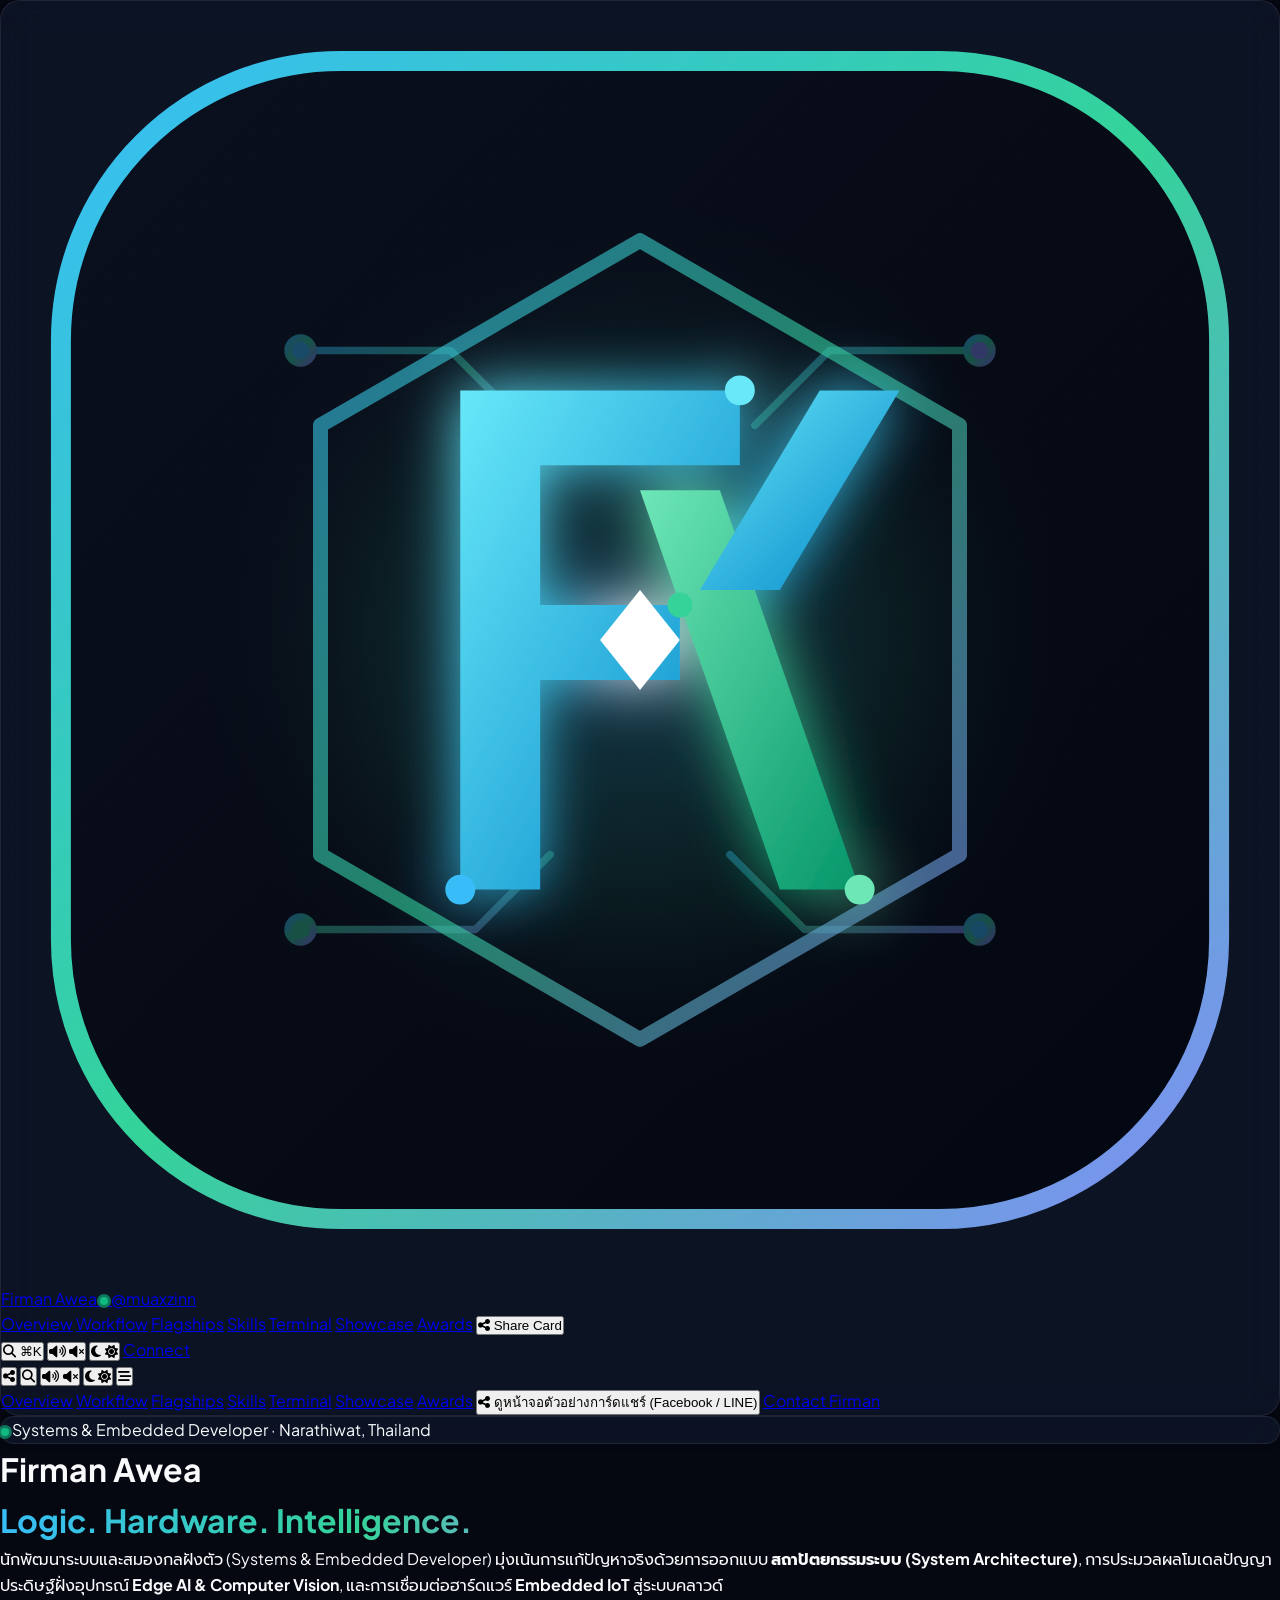
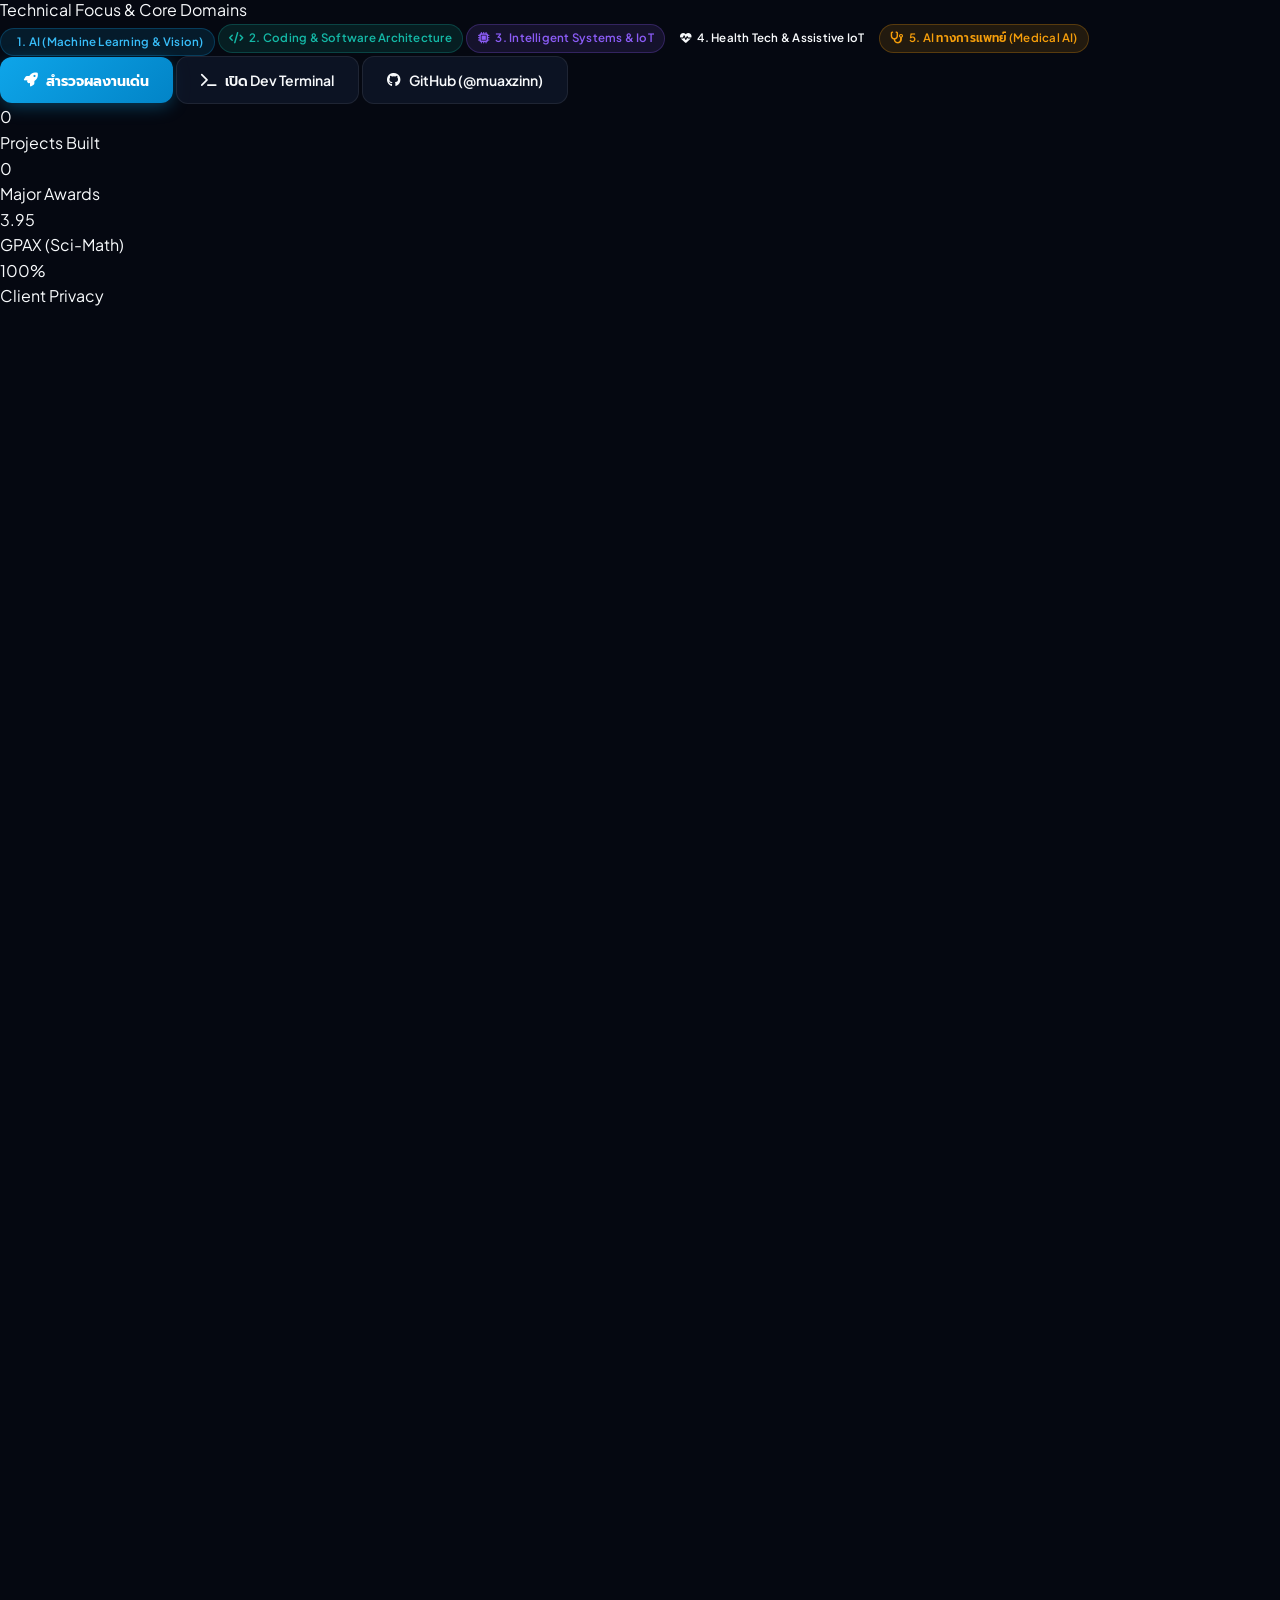
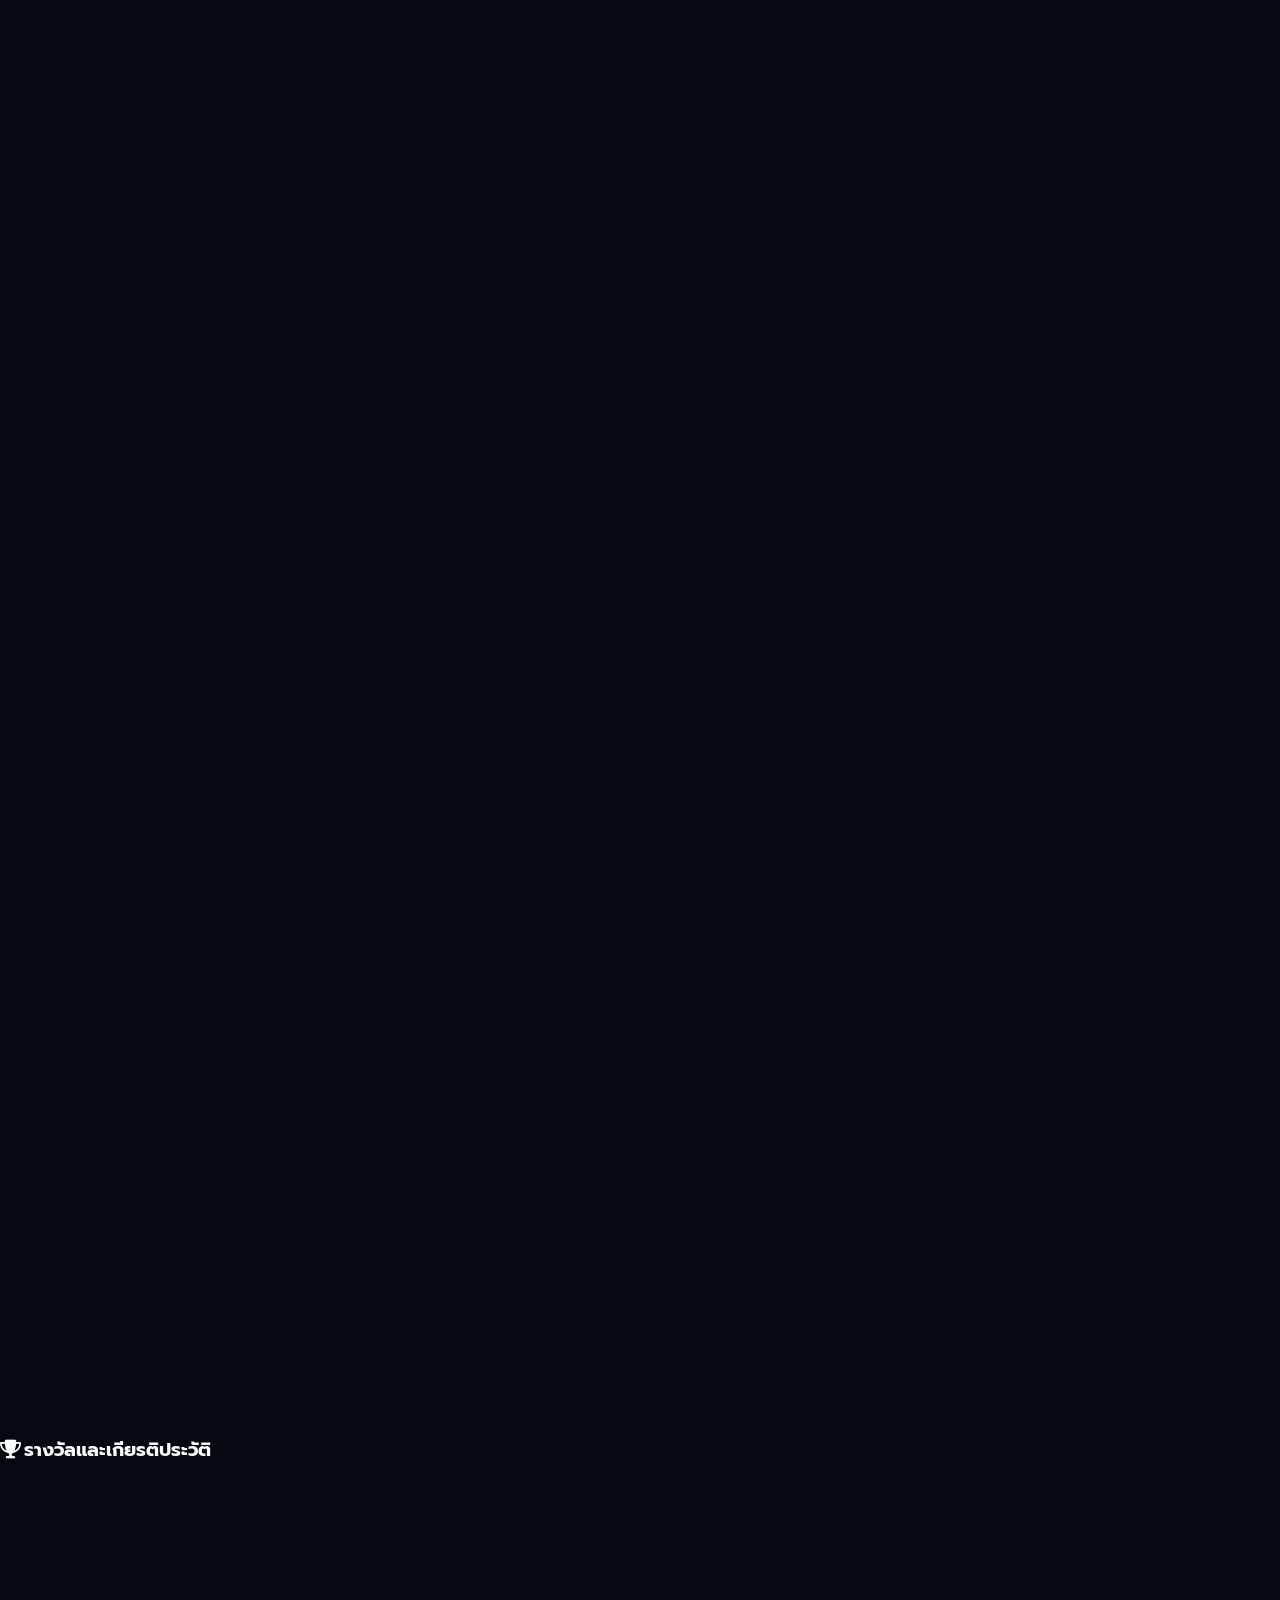
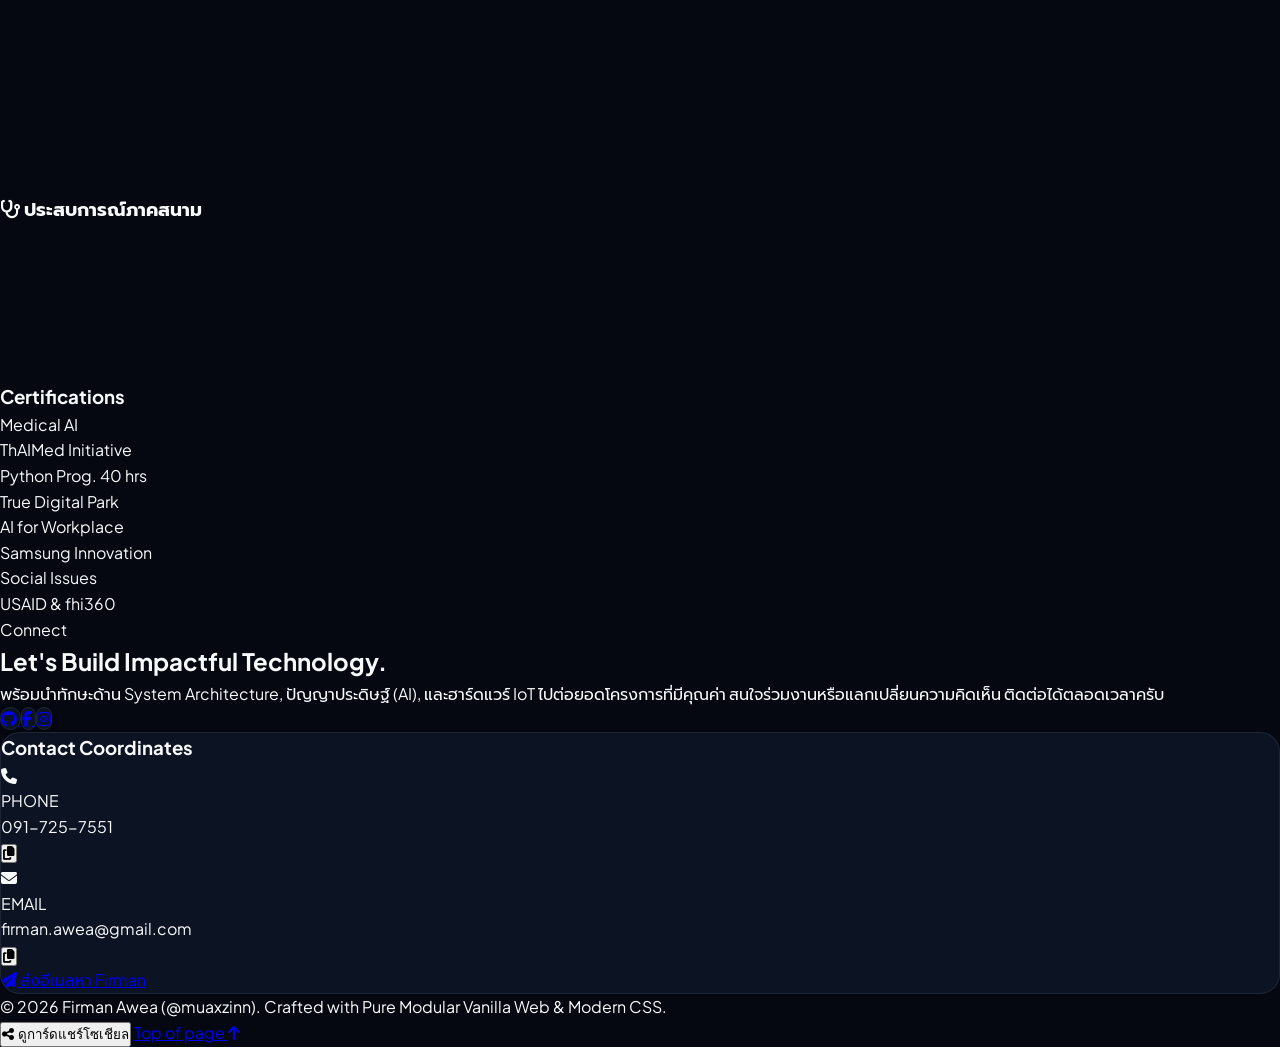
==== commit cc133d66: "feat: add pure SVG branding icons, 1200x630 Open Graph preview banner, rich social metadata, and int" ====
--- a/index.html
+++ b/index.html
@@ -9,12 +9,38 @@
     content="Official portfolio of Firman Awea (@muaxzinn) - Systems & Embedded Developer, Hardware Builder, and Health Tech Innovator from Narathiwat, Thailand.">
   <meta name="author" content="Firman Awea">
 
-  <!-- Open Graph Protocol -->
+  <!-- Favicons and App Icons (Pure Vector SVG + High-Res PNG) -->
+  <link rel="icon" type="image/svg+xml" href="assets/favicon.svg">
+  <link rel="alternate icon" type="image/png" sizes="32x32" href="assets/favicon-32x32.png">
+  <link rel="apple-touch-icon" sizes="180x180" href="assets/icon-192.png">
+  <link rel="icon" type="image/png" sizes="192x192" href="assets/icon-192.png">
+  <link rel="icon" type="image/png" sizes="512x512" href="assets/icon-512.png">
+  <meta name="theme-color" content="#070b16">
+
+  <!-- Open Graph Protocol (Facebook, LINE, Discord, Slack, WhatsApp) -->
   <meta property="og:type" content="website">
-  <meta property="og:title" content="Firman Awea | Systems & Embedded Developer">
+  <meta property="og:site_name" content="Firman Awea (@muaxzinn)">
+  <meta property="og:title" content="Firman Awea | Systems & Embedded Developer · Health Tech Innovator">
   <meta property="og:description"
-    content="Bridging Systems Architecture, Embedded Hardware, and Artificial Intelligence to build impactful real-world solutions.">
-  <meta property="og:image" content="image1.png">
+    content="Logic. Hardware. Intelligence. Official portfolio of Firman Awea (@muaxzinn) — Systems Architecture, ESP32 Embedded IoT, Edge AI & Health Tech.">
+  <meta property="og:url" content="https://muaxzinn.github.io/muaxzinnport/">
+  <meta property="og:image" content="https://muaxzinn.github.io/muaxzinnport/assets/og-image.png">
+  <meta property="og:image:secure_url" content="https://muaxzinn.github.io/muaxzinnport/assets/og-image.png">
+  <meta property="og:image:type" content="image/png">
+  <meta property="og:image:width" content="1200">
+  <meta property="og:image:height" content="630">
+  <meta property="og:image:alt" content="Firman Awea Portfolio Open Graph Preview Card">
+  <meta property="og:locale" content="th_TH">
+  <meta property="og:locale:alternate" content="en_US">
+
+  <!-- Twitter / X Cards -->
+  <meta name="twitter:card" content="summary_large_image">
+  <meta name="twitter:site" content="@muaxzinn">
+  <meta name="twitter:creator" content="@muaxzinn">
+  <meta name="twitter:title" content="Firman Awea | Systems & Embedded Developer · Health Tech Innovator">
+  <meta name="twitter:description"
+    content="Logic. Hardware. Intelligence. Official portfolio of Firman Awea (@muaxzinn) — Systems Architecture, ESP32 Microcontrollers, Edge AI & Medical IoT.">
+  <meta name="twitter:image" content="https://muaxzinn.github.io/muaxzinnport/assets/og-image.png">
 
   <!-- Google Fonts: Plus Jakarta Sans, Inter, Prompt, JetBrains Mono -->
   <link rel="preconnect" href="https://fonts.googleapis.com">
@@ -125,15 +151,243 @@
     </div>
   </dialog>
 
+  <!-- Social Share & Card Preview Modal (Facebook, LINE, X) -->
+  <dialog id="share-modal" class="m-auto rounded-3xl glass-panel text-slate-100 p-0 max-w-3xl w-full shadow-2xl border border-slate-700/80 overflow-hidden backdrop-blur-2xl">
+    <div class="p-5 sm:p-7 space-y-5">
+      <!-- Modal Header -->
+      <div class="flex items-start justify-between border-b border-slate-800 pb-4">
+        <div class="flex items-center gap-3">
+          <div class="w-10 h-10 rounded-xl bg-gradient-to-tr from-sky-500/20 to-teal-500/20 border border-sky-500/40 text-sky-400 flex items-center justify-center text-lg shadow-sm">
+            <i class="fas fa-share-nodes"></i>
+          </div>
+          <div>
+            <h3 class="text-lg sm:text-xl font-bold text-white tracking-tight flex items-center gap-2">
+              หน้าจอตัวอย่างการ์ดแชร์โซเชียล
+              <span class="text-[10px] font-mono px-2 py-0.5 rounded-full bg-emerald-500/10 border border-emerald-500/30 text-emerald-400">Open Graph 1200x630</span>
+            </h3>
+            <p class="text-xs text-slate-400">จำลองการแสดงผลรูปภาพและข้อมูลจริงเมื่อแชร์ลิงก์ไปยัง Facebook, LINE, X และแพลตฟอร์มต่าง ๆ</p>
+          </div>
+        </div>
+        <button onclick="window.socialPreviewModal?.close()" aria-label="Close Share Modal" class="p-2 rounded-lg bg-slate-800 hover:bg-slate-700 text-slate-400 hover:text-white transition-colors">
+          <i class="fas fa-times"></i>
+        </button>
+      </div>
+
+      <!-- Platform Tab Selector -->
+      <div class="flex flex-wrap items-center gap-1.5 p-1.5 rounded-xl bg-slate-900/90 border border-slate-800">
+        <button data-platform="facebook" class="share-tab-btn flex-1 py-2 px-3 rounded-lg text-xs font-semibold flex items-center justify-center gap-2 transition-all active bg-sky-500/20 text-sky-400 border border-sky-500/40">
+          <i class="fab fa-facebook text-[#1877f2] text-sm"></i>
+          <span>Facebook Feed</span>
+        </button>
+        <button data-platform="line" class="share-tab-btn flex-1 py-2 px-3 rounded-lg text-xs font-semibold flex items-center justify-center gap-2 transition-all text-slate-400 border border-transparent">
+          <i class="fab fa-line text-[#06c755] text-sm"></i>
+          <span>LINE Chat</span>
+        </button>
+        <button data-platform="twitter" class="share-tab-btn flex-1 py-2 px-3 rounded-lg text-xs font-semibold flex items-center justify-center gap-2 transition-all text-slate-400 border border-transparent">
+          <i class="fab fa-x-twitter text-white text-sm"></i>
+          <span>X (Twitter)</span>
+        </button>
+        <button data-platform="raw" class="share-tab-btn flex-1 py-2 px-3 rounded-lg text-xs font-semibold flex items-center justify-center gap-2 transition-all text-slate-400 border border-transparent">
+          <i class="fas fa-file-code text-amber-400 text-sm"></i>
+          <span>SVG &amp; Assets</span>
+        </button>
+      </div>
+
+      <!-- Preview Panels -->
+      <div class="min-h-[380px] bg-slate-950/70 rounded-2xl border border-slate-800/80 p-4 sm:p-6 overflow-hidden">
+
+        <!-- 1. Facebook Feed Preview -->
+        <div class="platform-preview-pane space-y-3" data-pane="facebook">
+          <div class="text-[11px] font-mono text-slate-500 uppercase tracking-wider flex items-center justify-between">
+            <span><i class="fab fa-facebook text-[#1877f2] mr-1.5"></i> Facebook Post Link Card Simulation</span>
+            <span class="text-emerald-400"><i class="fas fa-check-circle"></i> 100% Meta Conformance</span>
+          </div>
+
+          <div class="max-w-xl mx-auto rounded-xl bg-[#242526] border border-[#393a3b] shadow-2xl overflow-hidden font-sans text-left">
+            <!-- Facebook Post Header -->
+            <div class="p-3.5 flex items-center gap-2.5">
+              <img src="assets/favicon.svg" alt="Avatar" class="w-10 h-10 rounded-full border border-sky-500/40">
+              <div>
+                <div class="text-xs font-bold text-white leading-tight">Firman Awea</div>
+                <div class="text-[11px] text-[#b0b3b8] flex items-center gap-1">
+                  <span>เมื่อสักครู่</span> &middot; <i class="fas fa-globe-americas text-[10px]"></i>
+                </div>
+              </div>
+            </div>
+
+            <!-- Post Caption -->
+            <p class="px-3.5 pb-2.5 text-xs text-[#e4e6eb] leading-relaxed">
+              สถาปัตยกรรมระบบจริง, สมองกลฝังตัว ESP32, Edge AI และ AI ทางการแพทย์ 🚀 เยี่ยมชมผลงานทั้งหมดได้ที่เว็บไซต์อย่างเป็นทางการ
+            </p>
+
+            <!-- Facebook Link Card Body -->
+            <div class="border-t border-[#393a3b] bg-[#3a3b3c]/40 hover:bg-[#3a3b3c]/60 transition-colors cursor-pointer" onclick="window.socialPreviewModal?.copyShareLink()">
+              <div class="relative w-full aspect-[1.91/1] overflow-hidden bg-slate-900">
+                <img src="assets/og-image.png" alt="Open Graph Preview" class="w-full h-full object-cover">
+              </div>
+              <div class="p-3 bg-[#242526]">
+                <div class="text-[10px] font-mono text-[#b0b3b8] uppercase tracking-wider">MUAXZINN.GITHUB.IO/MUAXZINNPORT</div>
+                <div class="text-sm font-bold text-[#e4e6eb] mt-0.5 line-clamp-1">Firman Awea | Systems &amp; Embedded Developer · Health Tech Innovator</div>
+                <div class="text-xs text-[#b0b3b8] mt-1 line-clamp-2">Logic. Hardware. Intelligence. Official portfolio of Firman Awea (@muaxzinn) — Systems Architecture, ESP32, Edge AI &amp; Health Tech.</div>
+              </div>
+            </div>
+          </div>
+        </div>
+
+        <!-- 2. LINE Chat Bubble Preview -->
+        <div class="platform-preview-pane hidden space-y-3" data-pane="line">
+          <div class="text-[11px] font-mono text-slate-500 uppercase tracking-wider flex items-center justify-between">
+            <span><i class="fab fa-line text-[#06c755] mr-1.5"></i> LINE Chat Rich Link Bubble Simulation</span>
+            <span class="text-[#06c755]"><i class="fas fa-check-circle"></i> LINE Social Plugin Ready</span>
+          </div>
+
+          <div class="max-w-md mx-auto p-4 rounded-2xl bg-[#1b222c] border border-slate-700/60 shadow-2xl">
+            <div class="flex items-start gap-2.5">
+              <img src="assets/favicon.svg" alt="LINE Sender" class="w-9 h-9 rounded-full border border-emerald-500/40 flex-shrink-0 mt-1">
+              <div class="space-y-1">
+                <div class="text-[11px] text-slate-400 font-semibold">Firman Awea</div>
+                <!-- LINE Rich Bubble Card -->
+                <div class="rounded-2xl overflow-hidden bg-[#263140] border border-slate-600/50 shadow-md max-w-sm">
+                  <div class="relative aspect-[1.91/1] bg-slate-900">
+                    <img src="assets/og-image.png" alt="LINE Preview Image" class="w-full h-full object-cover">
+                  </div>
+                  <div class="p-3.5 space-y-1.5 text-left">
+                    <div class="text-xs font-bold text-white line-clamp-1">Firman Awea | Systems &amp; Embedded Developer</div>
+                    <div class="text-[11px] text-slate-300 leading-relaxed line-clamp-2">Logic. Hardware. Intelligence. Systems Architecture, ESP32 Microcontrollers, Edge AI &amp; Medical IoT.</div>
+                    <div class="text-[10px] text-emerald-400 font-mono pt-1">muaxzinn.github.io</div>
+                  </div>
+                  <a href="https://muaxzinn.github.io/muaxzinnport/" target="_blank" rel="noopener noreferrer" class="block py-2 text-center text-xs font-bold text-white bg-[#06c755] hover:bg-[#05b34c] transition-colors">
+                    เปิดเว็บไซต์
+                  </a>
+                </div>
+                <div class="text-[10px] text-slate-500 text-right pr-1">อ่านแล้ว 19:25</div>
+              </div>
+            </div>
+          </div>
+        </div>
+
+        <!-- 3. Twitter / X Card Preview -->
+        <div class="platform-preview-pane hidden space-y-3" data-pane="twitter">
+          <div class="text-[11px] font-mono text-slate-500 uppercase tracking-wider flex items-center justify-between">
+            <span><i class="fab fa-x-twitter text-white mr-1.5"></i> X Summary Large Image Card</span>
+            <span class="text-sky-400"><i class="fas fa-check-circle"></i> Twitter Cards Validated</span>
+          </div>
+
+          <div class="max-w-xl mx-auto rounded-2xl bg-black border border-slate-800 p-4 shadow-2xl font-sans text-left">
+            <div class="flex items-start gap-3">
+              <img src="assets/favicon.svg" alt="X Avatar" class="w-10 h-10 rounded-full border border-slate-800">
+              <div class="flex-1">
+                <div class="flex items-center gap-1.5 text-xs">
+                  <span class="font-bold text-white">Firman Awea</span>
+                  <i class="fas fa-circle-check text-sky-400 text-[11px]"></i>
+                  <span class="text-slate-500 font-mono">@muaxzinn &middot; ตอนนี้</span>
+                </div>
+                <p class="text-xs text-slate-200 mt-1 mb-3">
+                  Logic. Hardware. Intelligence. สำรวจพอร์ตโฟลิโอวิศวกรรมสถาปัตยกรรมระบบ ไมโครคอนโทรลเลอร์ ESP32, Edge AI และ Medical Health Tech ⚡️
+                </p>
+
+                <!-- X Large Card -->
+                <div class="rounded-2xl overflow-hidden border border-slate-800 relative bg-slate-950">
+                  <div class="aspect-[1.91/1] overflow-hidden">
+                    <img src="assets/og-image.png" alt="X Card Banner" class="w-full h-full object-cover">
+                  </div>
+                  <div class="p-3 bg-black/90">
+                    <div class="text-[10px] text-slate-500 font-mono">muaxzinn.github.io</div>
+                    <div class="text-xs font-bold text-white mt-0.5">Firman Awea | Systems &amp; Embedded Developer</div>
+                    <div class="text-[11px] text-slate-400 mt-0.5 line-clamp-1">Official portfolio of Firman Awea (@muaxzinn) — Edge AI, ESP32, Medical IoT.</div>
+                  </div>
+                </div>
+              </div>
+            </div>
+          </div>
+        </div>
+
+        <!-- 4. SVG & Raw Assets Panel -->
+        <div class="platform-preview-pane hidden space-y-4" data-pane="raw">
+          <div class="text-[11px] font-mono text-slate-500 uppercase tracking-wider flex items-center justify-between">
+            <span><i class="fas fa-vector-square text-amber-400 mr-1.5"></i> Pure SVG Code &amp; Raster Assets</span>
+            <span class="text-amber-400"><i class="fas fa-code"></i> Hand-Crafted Vector Code</span>
+          </div>
+
+          <div class="grid grid-cols-1 sm:grid-cols-2 gap-4 text-left">
+            <!-- Vector Icon -->
+            <div class="p-4 rounded-xl bg-slate-900/80 border border-slate-800 space-y-3">
+              <div class="flex items-center justify-between">
+                <span class="text-xs font-bold text-white">Vector Brand Favicon &amp; Icon</span>
+                <span class="text-[10px] font-mono px-2 py-0.5 rounded bg-sky-500/10 text-sky-400 border border-sky-500/20">SVG / PNG</span>
+              </div>
+              <div class="flex items-center gap-4 py-2">
+                <img src="assets/favicon.svg" alt="Brand Icon SVG" class="w-16 h-16 rounded-2xl border border-sky-500/40 shadow-lg">
+                <div class="text-[11px] text-slate-400 font-mono space-y-1">
+                  <div>File: <span class="text-white">assets/favicon.svg</span></div>
+                  <div>Raster: <span class="text-emerald-400">icon-512.png (512x512)</span></div>
+                  <div>Format: <span class="text-sky-400">Scalable Vector Graphics</span></div>
+                </div>
+              </div>
+              <div class="flex gap-2 pt-1">
+                <a href="assets/favicon.svg" download class="flex-1 py-1.5 rounded-lg bg-slate-800 hover:bg-sky-500 hover:text-white text-xs font-semibold text-slate-300 text-center transition-colors">
+                  <i class="fas fa-download mr-1"></i> ดาวน์โหลด SVG
+                </a>
+                <a href="assets/icon-512.png" download class="flex-1 py-1.5 rounded-lg bg-slate-800 hover:bg-emerald-500 hover:text-white text-xs font-semibold text-slate-300 text-center transition-colors">
+                  <i class="fas fa-file-image mr-1"></i> ดาวน์โหลด PNG
+                </a>
+              </div>
+            </div>
+
+            <!-- Open Graph Banner -->
+            <div class="p-4 rounded-xl bg-slate-900/80 border border-slate-800 space-y-3">
+              <div class="flex items-center justify-between">
+                <span class="text-xs font-bold text-white">Open Graph Social Banner</span>
+                <span class="text-[10px] font-mono px-2 py-0.5 rounded bg-emerald-500/10 text-emerald-400 border border-emerald-500/20">1200 x 630</span>
+              </div>
+              <div class="aspect-[1.91/1] rounded-lg overflow-hidden border border-slate-700 bg-slate-950">
+                <img src="assets/og-image.png" alt="OG Image Banner" class="w-full h-full object-cover">
+              </div>
+              <div class="flex gap-2 pt-1">
+                <a href="assets/og-image.svg" download class="flex-1 py-1.5 rounded-lg bg-slate-800 hover:bg-sky-500 hover:text-white text-xs font-semibold text-slate-300 text-center transition-colors">
+                  <i class="fas fa-download mr-1"></i> SVG Banner (1200x630)
+                </a>
+                <a href="assets/og-image.png" download class="flex-1 py-1.5 rounded-lg bg-slate-800 hover:bg-emerald-500 hover:text-white text-xs font-semibold text-slate-300 text-center transition-colors">
+                  <i class="fas fa-file-image mr-1"></i> PNG Banner (1200x630)
+                </a>
+              </div>
+            </div>
+          </div>
+        </div>
+
+      </div>
+
+      <!-- Quick Action Buttons -->
+      <div class="pt-4 border-t border-slate-800 flex flex-col sm:flex-row items-center justify-between gap-3">
+        <button onclick="window.socialPreviewModal?.copyShareLink()" class="w-full sm:w-auto px-4 py-2.5 rounded-xl bg-slate-800 hover:bg-slate-700 text-white font-bold text-xs transition-colors flex items-center justify-center gap-2">
+          <i class="fas fa-copy text-sky-400"></i> คัดลอกลิงก์แชร์
+        </button>
+
+        <div class="flex items-center gap-2 w-full sm:w-auto justify-end">
+          <button onclick="window.socialPreviewModal?.shareToFacebook()" class="p-2.5 px-3 rounded-xl bg-[#1877f2]/20 hover:bg-[#1877f2] text-[#1877f2] hover:text-white text-xs font-semibold transition-all border border-[#1877f2]/40 flex items-center gap-1.5">
+            <i class="fab fa-facebook"></i> <span class="hidden sm:inline">แชร์ Facebook</span>
+          </button>
+          <button onclick="window.socialPreviewModal?.shareToLine()" class="p-2.5 px-3 rounded-xl bg-[#06c755]/20 hover:bg-[#06c755] text-[#06c755] hover:text-white text-xs font-semibold transition-all border border-[#06c755]/40 flex items-center gap-1.5">
+            <i class="fab fa-line"></i> <span class="hidden sm:inline">แชร์ LINE</span>
+          </button>
+          <button onclick="window.socialPreviewModal?.shareToTwitter()" class="p-2.5 px-3 rounded-xl bg-slate-800 hover:bg-slate-700 text-white text-xs font-semibold transition-all border border-slate-700 flex items-center gap-1.5">
+            <i class="fab fa-x-twitter"></i> <span class="hidden sm:inline">แชร์ X</span>
+          </button>
+          <button onclick="window.socialPreviewModal?.close()" class="px-3.5 py-2.5 rounded-xl bg-slate-800/80 hover:bg-slate-700 text-slate-400 hover:text-white text-xs font-medium transition-colors">
+            ปิด
+          </button>
+        </div>
+      </div>
+    </div>
+  </dialog>
+
   <!-- Sticky Glass Navigation Bar -->
   <nav class="fixed top-0 left-0 w-full z-40 transition-all duration-300 glass-panel border-b border-white/5" id="navbar">
     <div class="max-w-7xl mx-auto px-4 sm:px-6 lg:px-8">
       <div class="flex justify-between h-16 items-center">
         <!-- Logo / Name -->
         <a href="#home" class="flex items-center gap-3 group">
-          <div class="relative w-10 h-10 rounded-xl bg-gradient-to-tr from-sky-500 via-teal-500 to-indigo-600 flex items-center justify-center text-white font-extrabold text-base shadow-lg shadow-sky-500/25 group-hover:scale-105 transition-transform duration-300">
-            <span class="relative z-10">FA</span>
-          </div>
+          <img src="assets/favicon.svg" alt="Firman Awea Icon" class="w-10 h-10 rounded-xl shadow-lg shadow-sky-500/25 group-hover:scale-105 transition-transform duration-300">
           <div class="flex flex-col">
             <span class="font-bold text-base tracking-tight text-white group-hover:text-sky-400 transition-colors">Firman Awea</span>
             <span class="text-[10px] text-slate-400 font-mono tracking-wider uppercase flex items-center gap-1.5">
@@ -152,6 +406,12 @@
           <a href="#showcase" class="px-3 py-1.5 rounded-lg text-xs font-medium text-slate-300 hover:text-white hover:bg-slate-800/60 transition-all">Showcase</a>
           <a href="#awards" class="px-3 py-1.5 rounded-lg text-xs font-medium text-slate-300 hover:text-white hover:bg-slate-800/60 transition-all">Awards</a>
 
+          <!-- Social Share Preview Trigger -->
+          <button data-open-share-modal title="พรีวิวการ์ดแชร์ Facebook &amp; LINE" class="flex items-center gap-1.5 px-2.5 py-1.5 rounded-lg text-slate-300 hover:text-sky-400 hover:bg-slate-800/60 transition-all text-xs border border-sky-500/30 bg-sky-500/10">
+            <i class="fas fa-share-nodes text-xs text-sky-400"></i>
+            <span class="hidden xl:inline font-medium">Share Card</span>
+          </button>
+
           <div class="h-4 w-[1px] bg-slate-800 mx-2"></div>
 
           <!-- Quick Search Trigger -->
@@ -180,6 +440,9 @@
 
         <!-- Mobile Controls -->
         <div class="flex items-center gap-2 lg:hidden">
+          <button data-open-share-modal aria-label="Social Share Preview" class="p-2 text-slate-400 hover:text-sky-400" title="พรีวิวการ์ดแชร์">
+            <i class="fas fa-share-nodes text-sm"></i>
+          </button>
           <button id="search-trigger-mobile" aria-label="Quick Search" class="p-2 text-slate-400 hover:text-white">
             <i class="fas fa-search text-sm"></i>
           </button>
@@ -207,6 +470,9 @@
       <a href="#terminal" class="block py-2 text-sm font-medium text-slate-200 hover:text-sky-400">Terminal</a>
       <a href="#showcase" class="block py-2 text-sm font-medium text-slate-200 hover:text-sky-400">Showcase</a>
       <a href="#awards" class="block py-2 text-sm font-medium text-slate-200 hover:text-sky-400">Awards</a>
+      <button data-open-share-modal class="w-full text-left py-2 text-sm font-medium text-sky-400 hover:text-sky-300 flex items-center gap-2">
+        <i class="fas fa-share-nodes"></i> ดูหน้าจอตัวอย่างการ์ดแชร์ (Facebook / LINE)
+      </button>
       <a href="#contact" class="block w-full text-center py-3 mt-4 rounded-xl bg-sky-500 text-white font-bold text-sm">Contact Firman</a>
     </div>
   </nav>
@@ -313,6 +579,9 @@
 
               <!-- Quick Contact Actions -->
               <div class="flex items-center gap-1.5">
+                <button data-open-share-modal class="p-2 rounded-xl bg-sky-500/10 hover:bg-sky-500 text-sky-400 hover:text-white text-xs transition-colors border border-sky-500/30" title="ดูหน้าจอตัวอย่างการแชร์ Facebook &amp; LINE">
+                  <i class="fas fa-share-nodes"></i>
+                </button>
                 <button onclick="copyToClipboard('firman.awea@gmail.com', 'คัดลอกอีเมลแล้ว!')" class="p-2 rounded-xl bg-slate-800/80 hover:bg-sky-500 text-slate-300 hover:text-white text-xs transition-colors border border-slate-700/50" title="Copy Email">
                   <i class="fas fa-envelope"></i>
                 </button>
@@ -964,8 +1233,13 @@
   <!-- Footer -->
   <footer class="py-6 bg-slate-950 border-t border-slate-900 text-slate-500 text-xs">
     <div class="max-w-7xl mx-auto px-4 sm:px-6 lg:px-8 flex flex-col sm:flex-row items-center justify-between gap-3">
-      <p>&copy; 2026 Firman Awea (@muaxzinn). Crafted with Pure Modular Vanilla Web & Modern CSS.</p>
-      <a href="#home" class="hover:text-sky-400 transition-colors">Top of page <i class="fas fa-arrow-up ml-1"></i></a>
+      <p>&copy; 2026 Firman Awea (@muaxzinn). Crafted with Pure Modular Vanilla Web &amp; Modern CSS.</p>
+      <div class="flex items-center gap-4">
+        <button data-open-share-modal class="hover:text-sky-400 transition-colors flex items-center gap-1.5 text-slate-400 hover:text-white">
+          <i class="fas fa-share-nodes text-xs text-sky-400"></i> ดูการ์ดแชร์โซเชียล
+        </button>
+        <a href="#home" class="hover:text-sky-400 transition-colors">Top of page <i class="fas fa-arrow-up ml-1"></i></a>
+      </div>
     </div>
   </footer>
 
@@ -976,6 +1250,7 @@
   <script src="js/projects-data.js"></script>
   <script src="js/project-filter.js"></script>
   <script src="js/project-modal.js"></script>
+  <script src="js/social-preview.js"></script>
   <script src="js/terminal.js"></script>
   <script src="js/command-palette.js"></script>
   <script src="js/theme.js"></script>
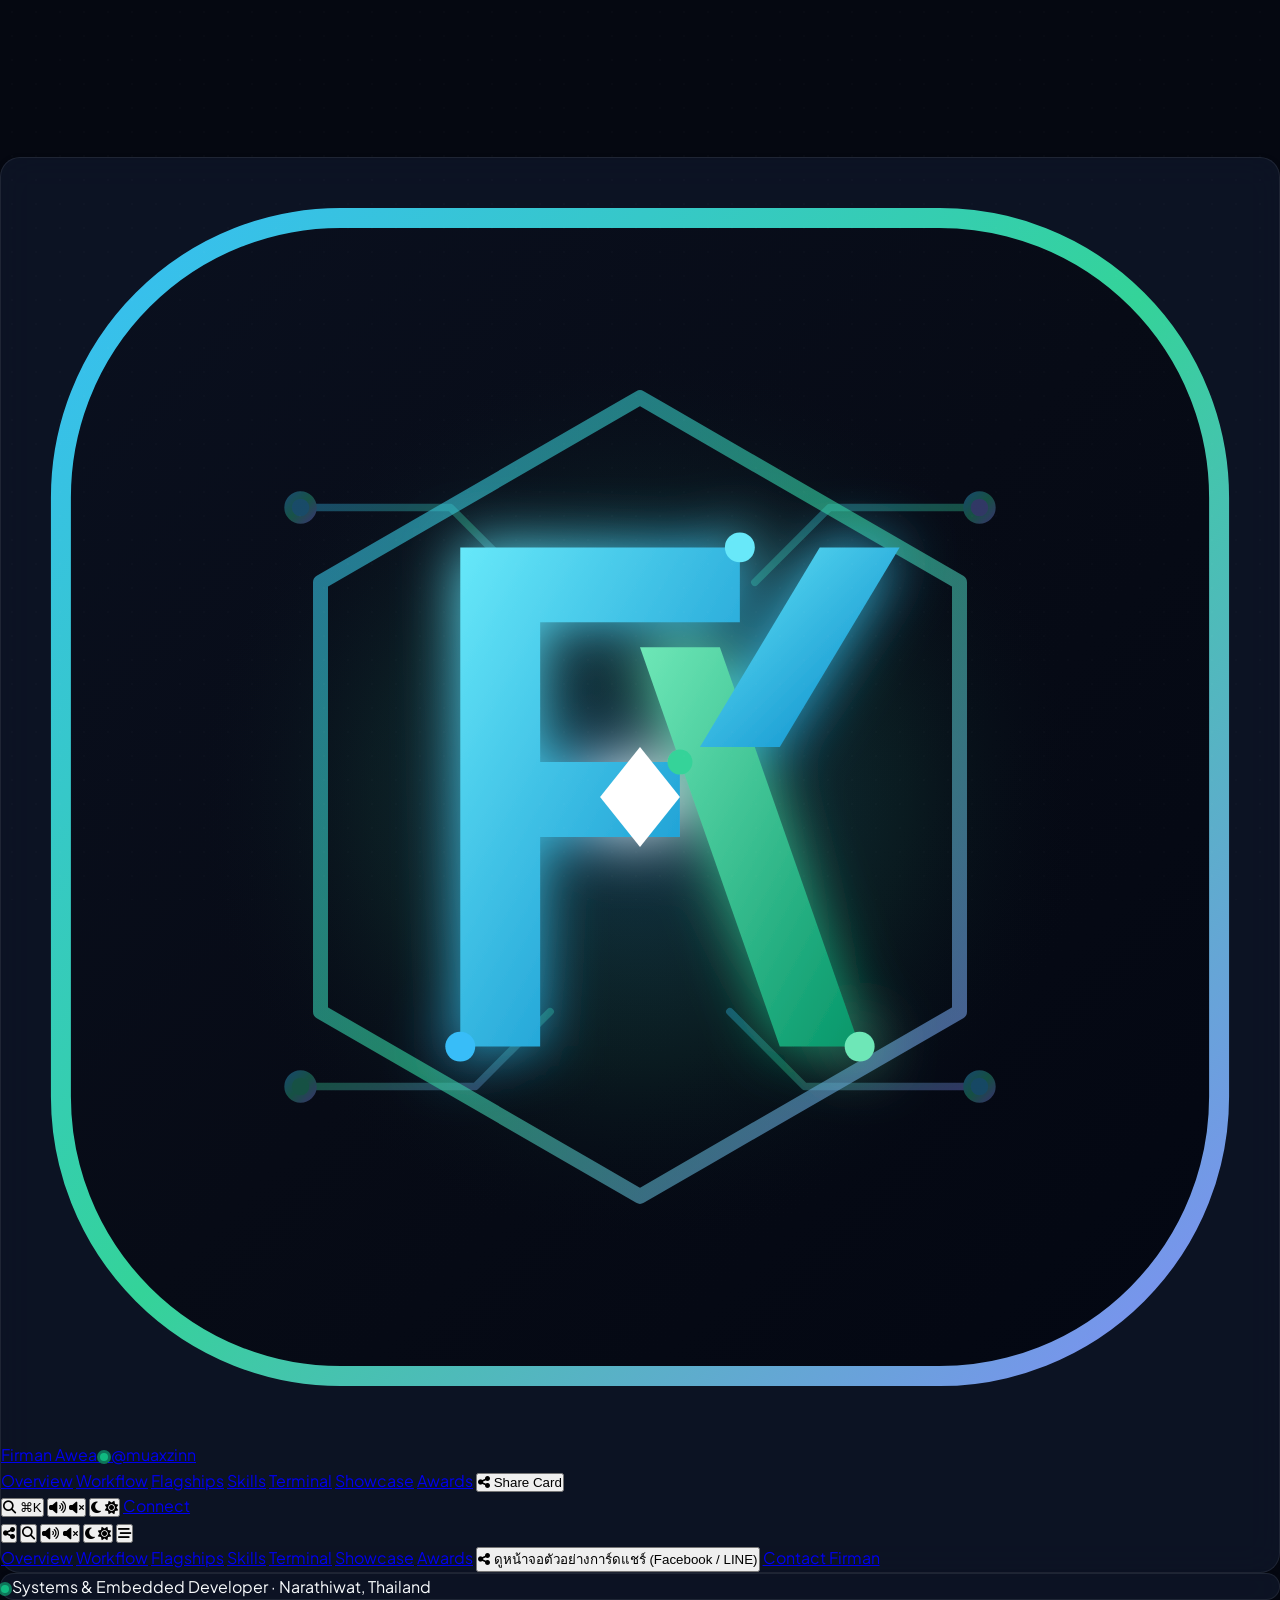
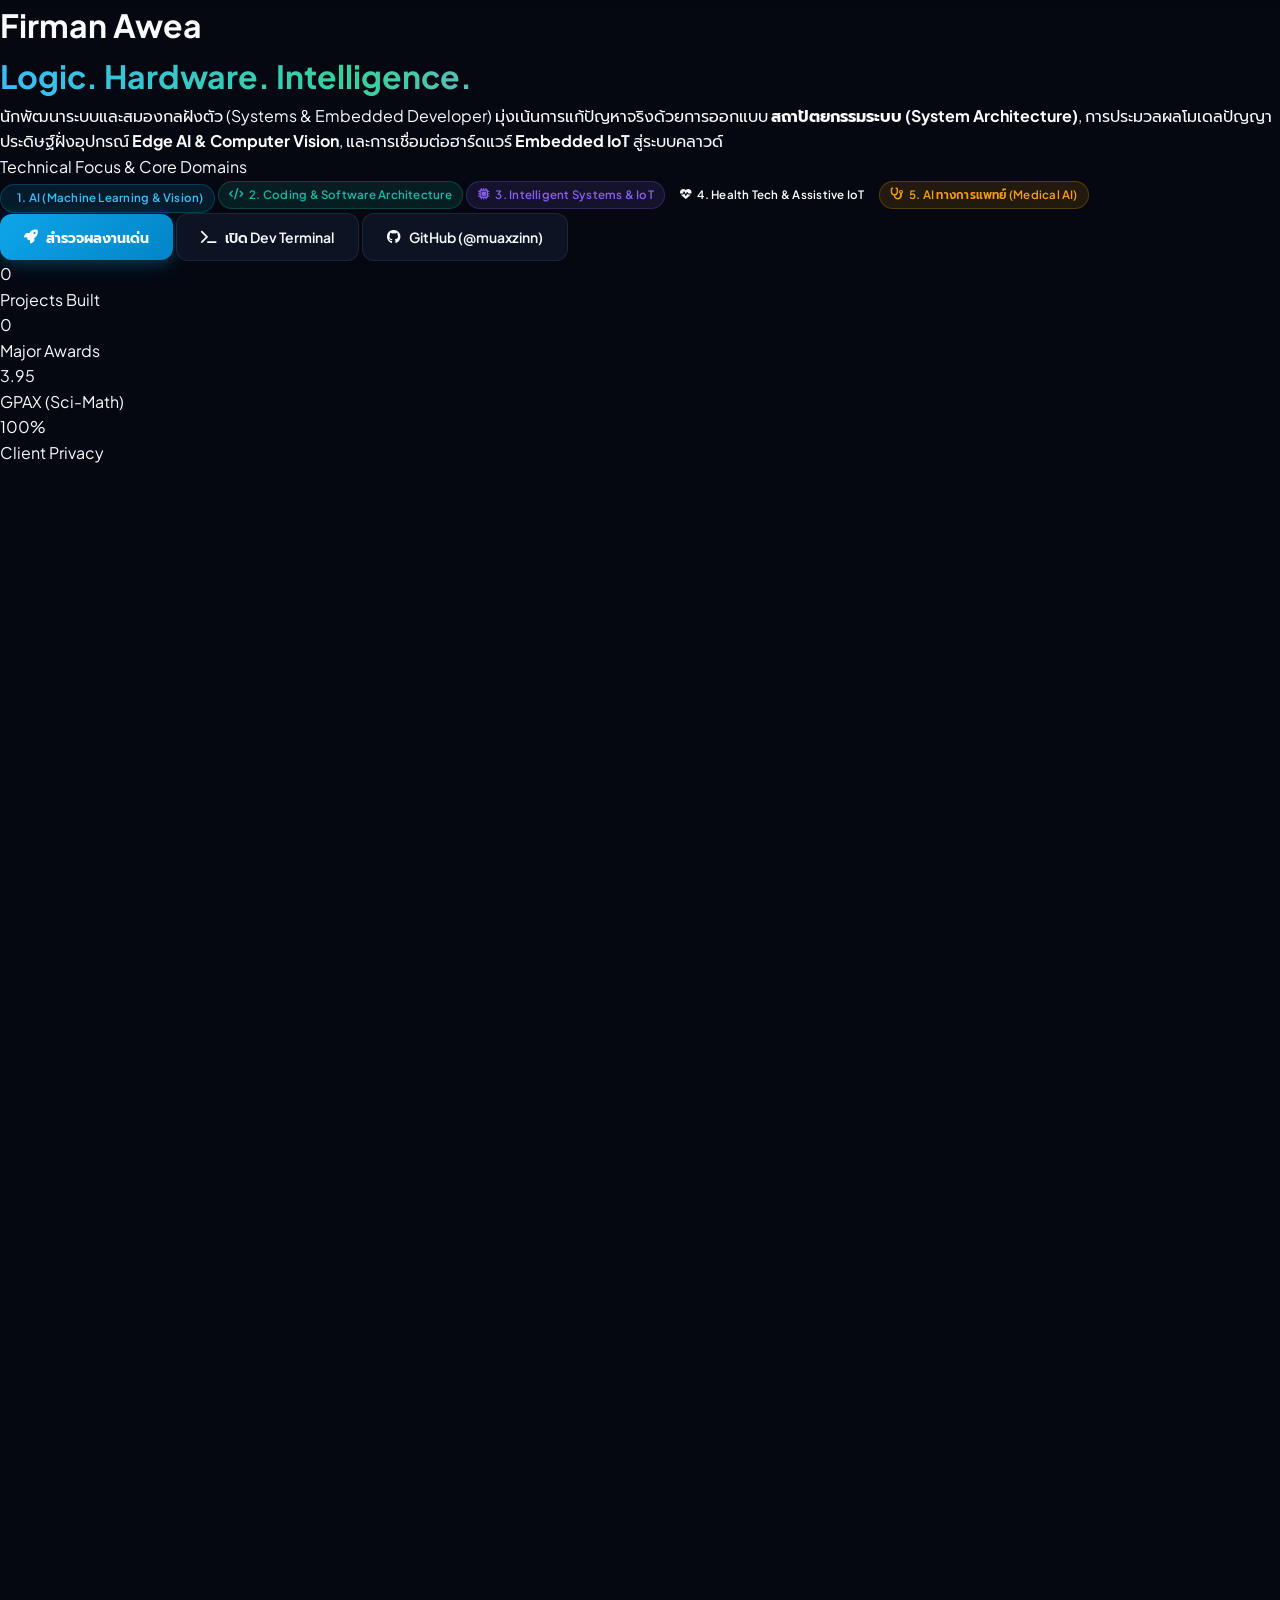
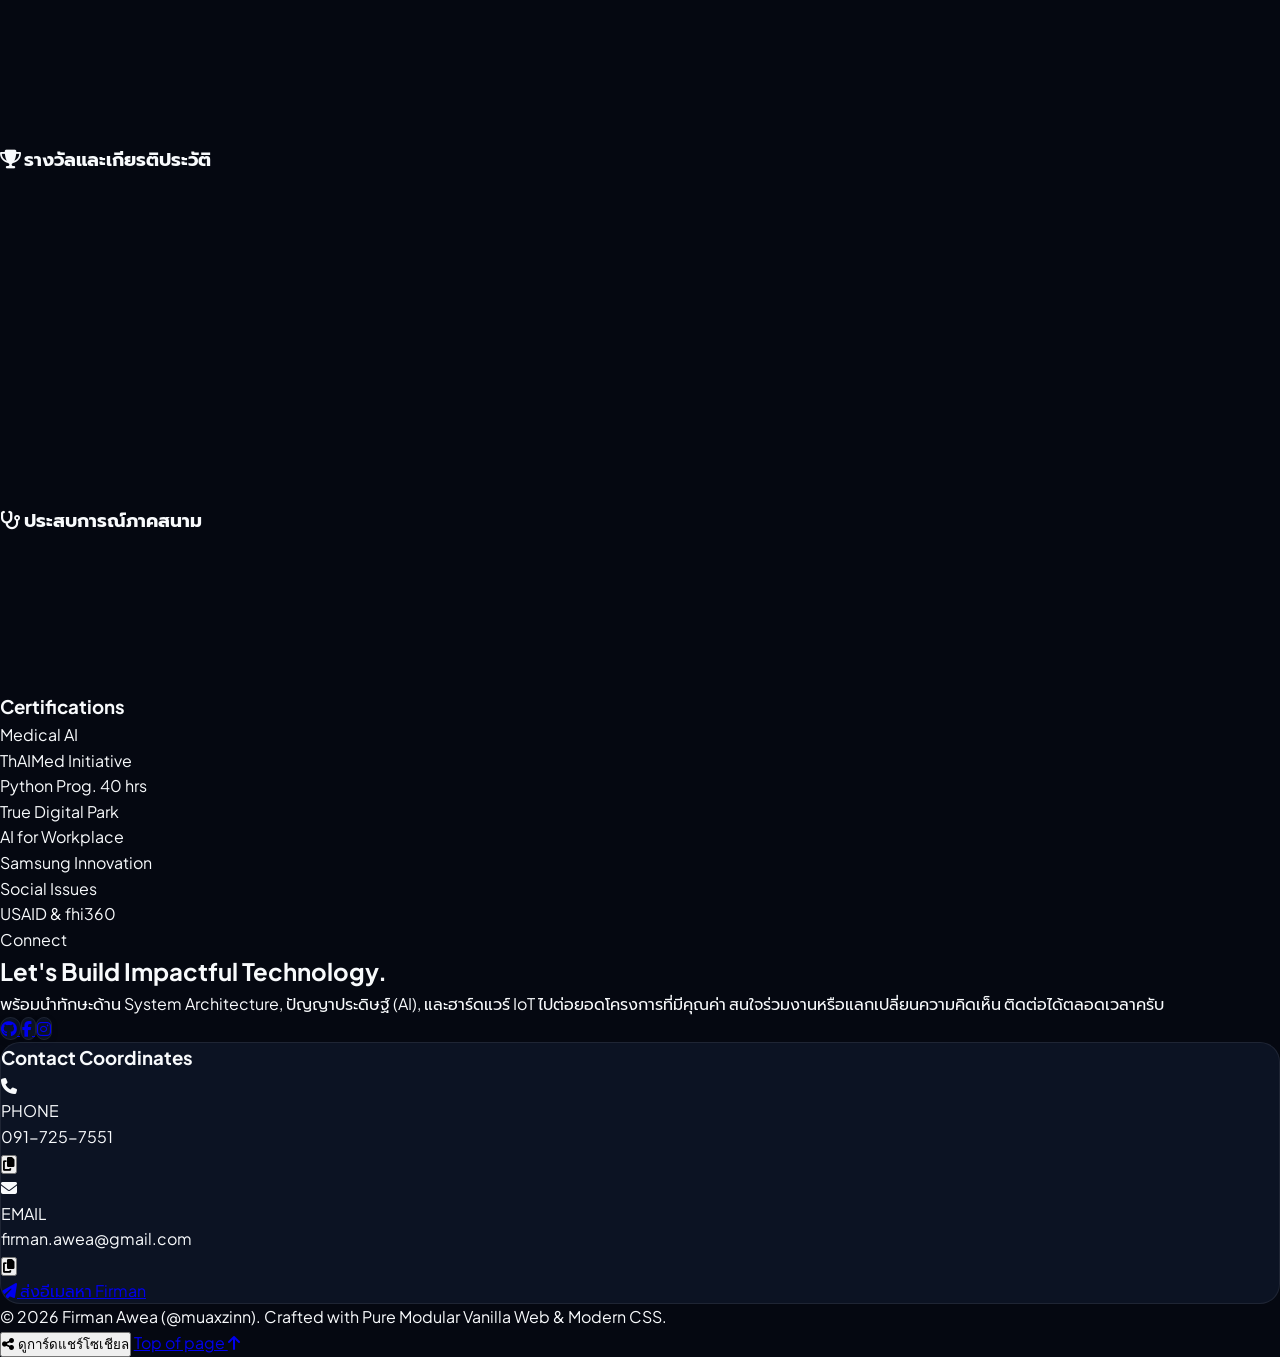
==== commit 0471ed45: "feat: add full-screen ambient 3D cybernetic background scene and strictly show live web/repo buttons" ====
--- a/index.html
+++ b/index.html
@@ -72,7 +72,10 @@
   </script>
 </head>
 
-<body class="selection:bg-sky-500 selection:text-white">
+<body class="selection:bg-sky-500 selection:text-white relative bg-[#070b16]">
+
+  <!-- Ambient Full-Screen 3D Cybernetic Scene Canvas -->
+  <canvas id="bg-3d-canvas" class="fixed inset-0 pointer-events-none z-0 opacity-60"></canvas>
 
   <!-- Reading Progress Bar -->
   <div id="reading-progress"></div>
@@ -144,9 +147,7 @@
         <button onclick="window.projectModal.close()" class="px-4 py-2 rounded-xl text-slate-400 hover:text-white text-xs font-semibold">
           ปิดหน้าต่าง
         </button>
-        <a id="modal-link" href="#" target="_blank" rel="noopener noreferrer" class="px-5 py-2.5 rounded-xl bg-sky-500 hover:bg-sky-400 text-white text-xs font-bold transition-all shadow-md flex items-center gap-2">
-          เปิดระบบใช้งานจริง <i class="fas fa-arrow-up-right-from-square"></i>
-        </a>
+        <div id="modal-actions" class="flex items-center gap-2"></div>
       </div>
     </div>
   </dialog>
@@ -1250,6 +1251,7 @@
   <script src="js/projects-data.js"></script>
   <script src="js/project-filter.js"></script>
   <script src="js/project-modal.js"></script>
+  <script src="js/bg-3d-scene.js"></script>
   <script src="js/social-preview.js"></script>
   <script src="js/terminal.js"></script>
   <script src="js/command-palette.js"></script>
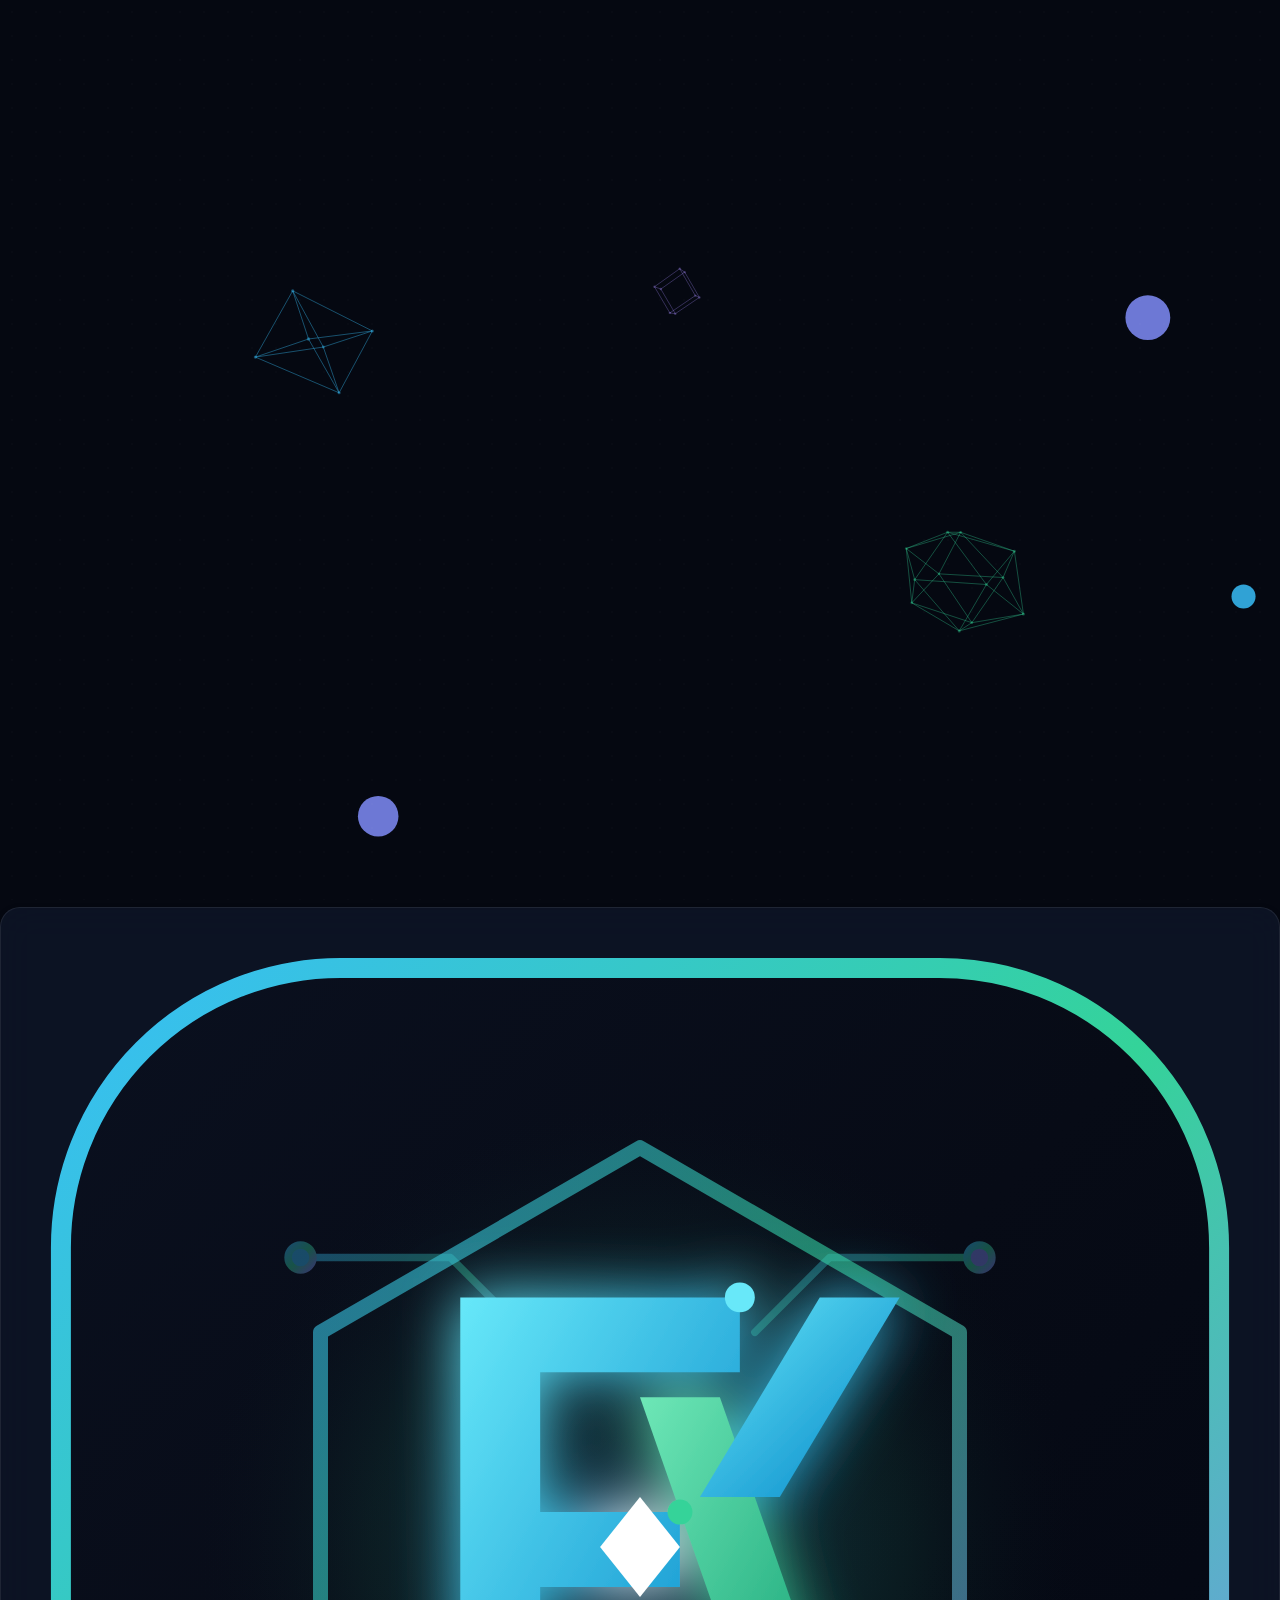
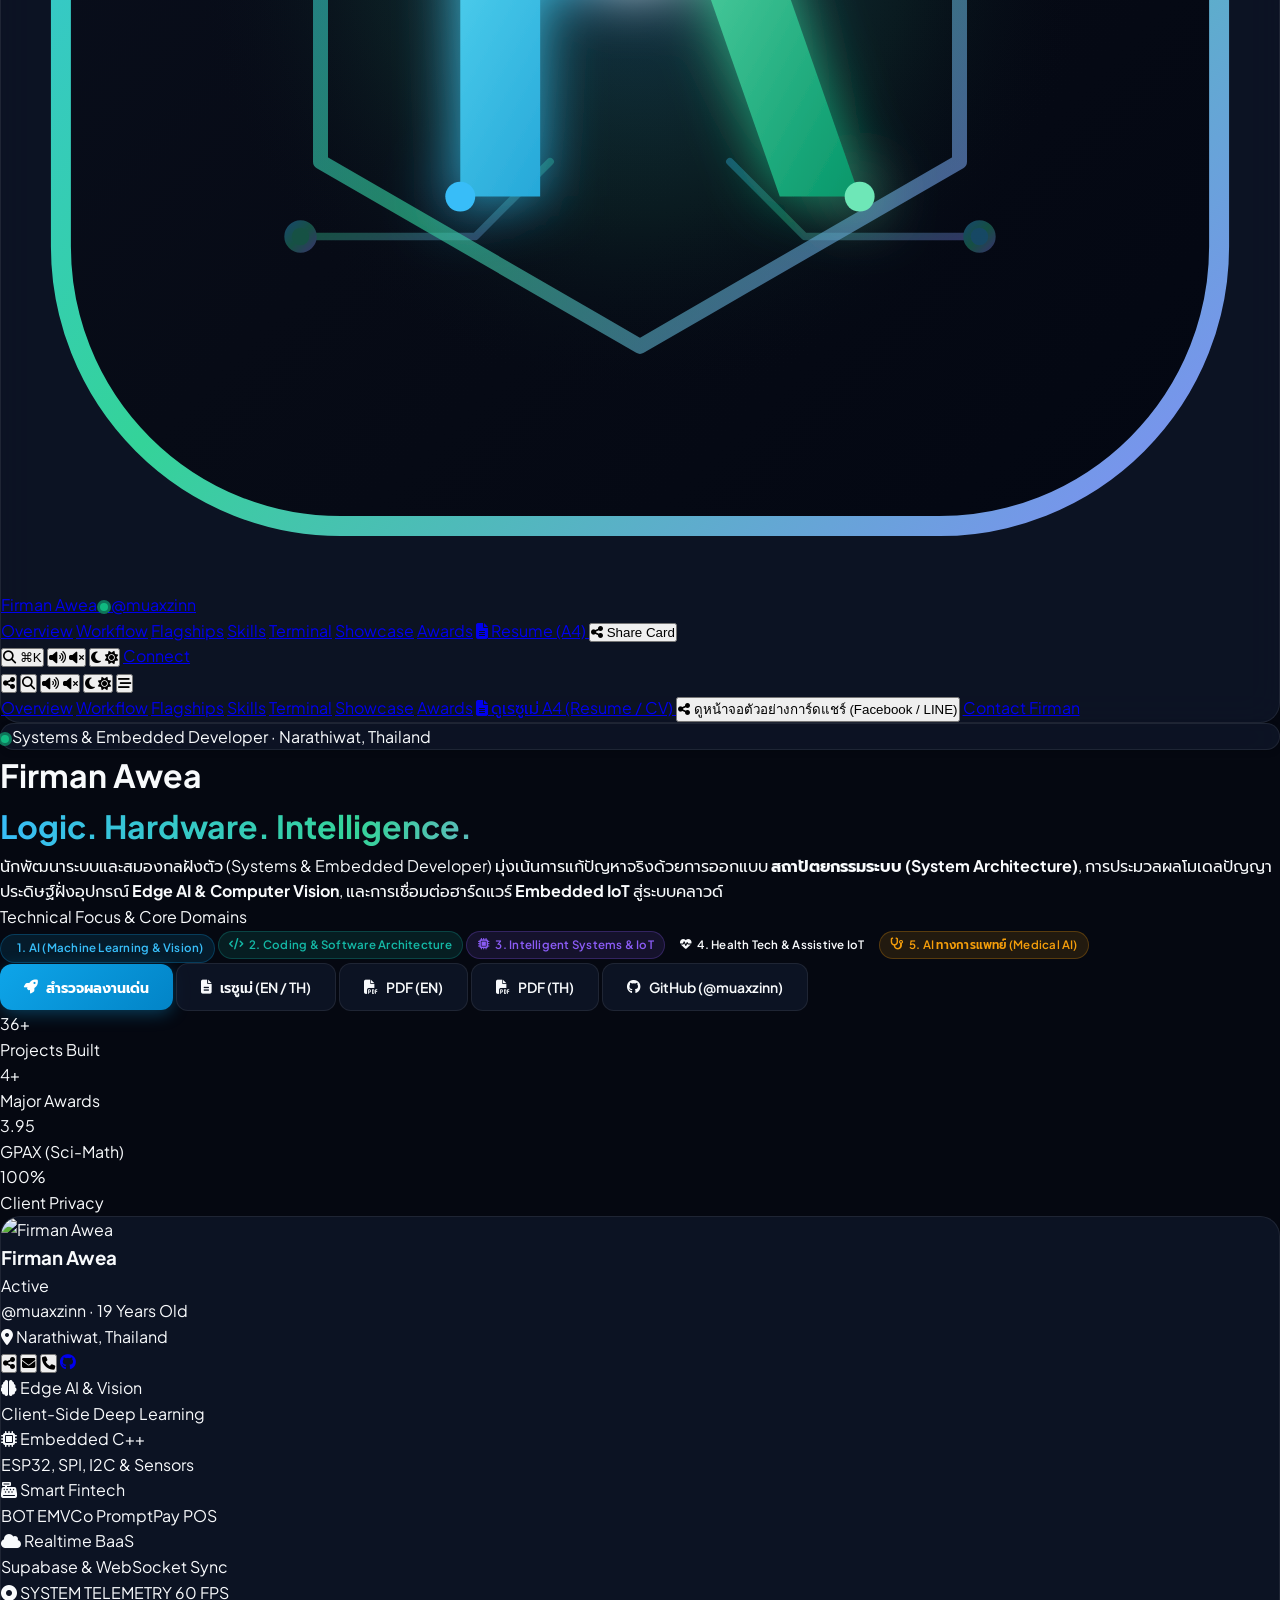
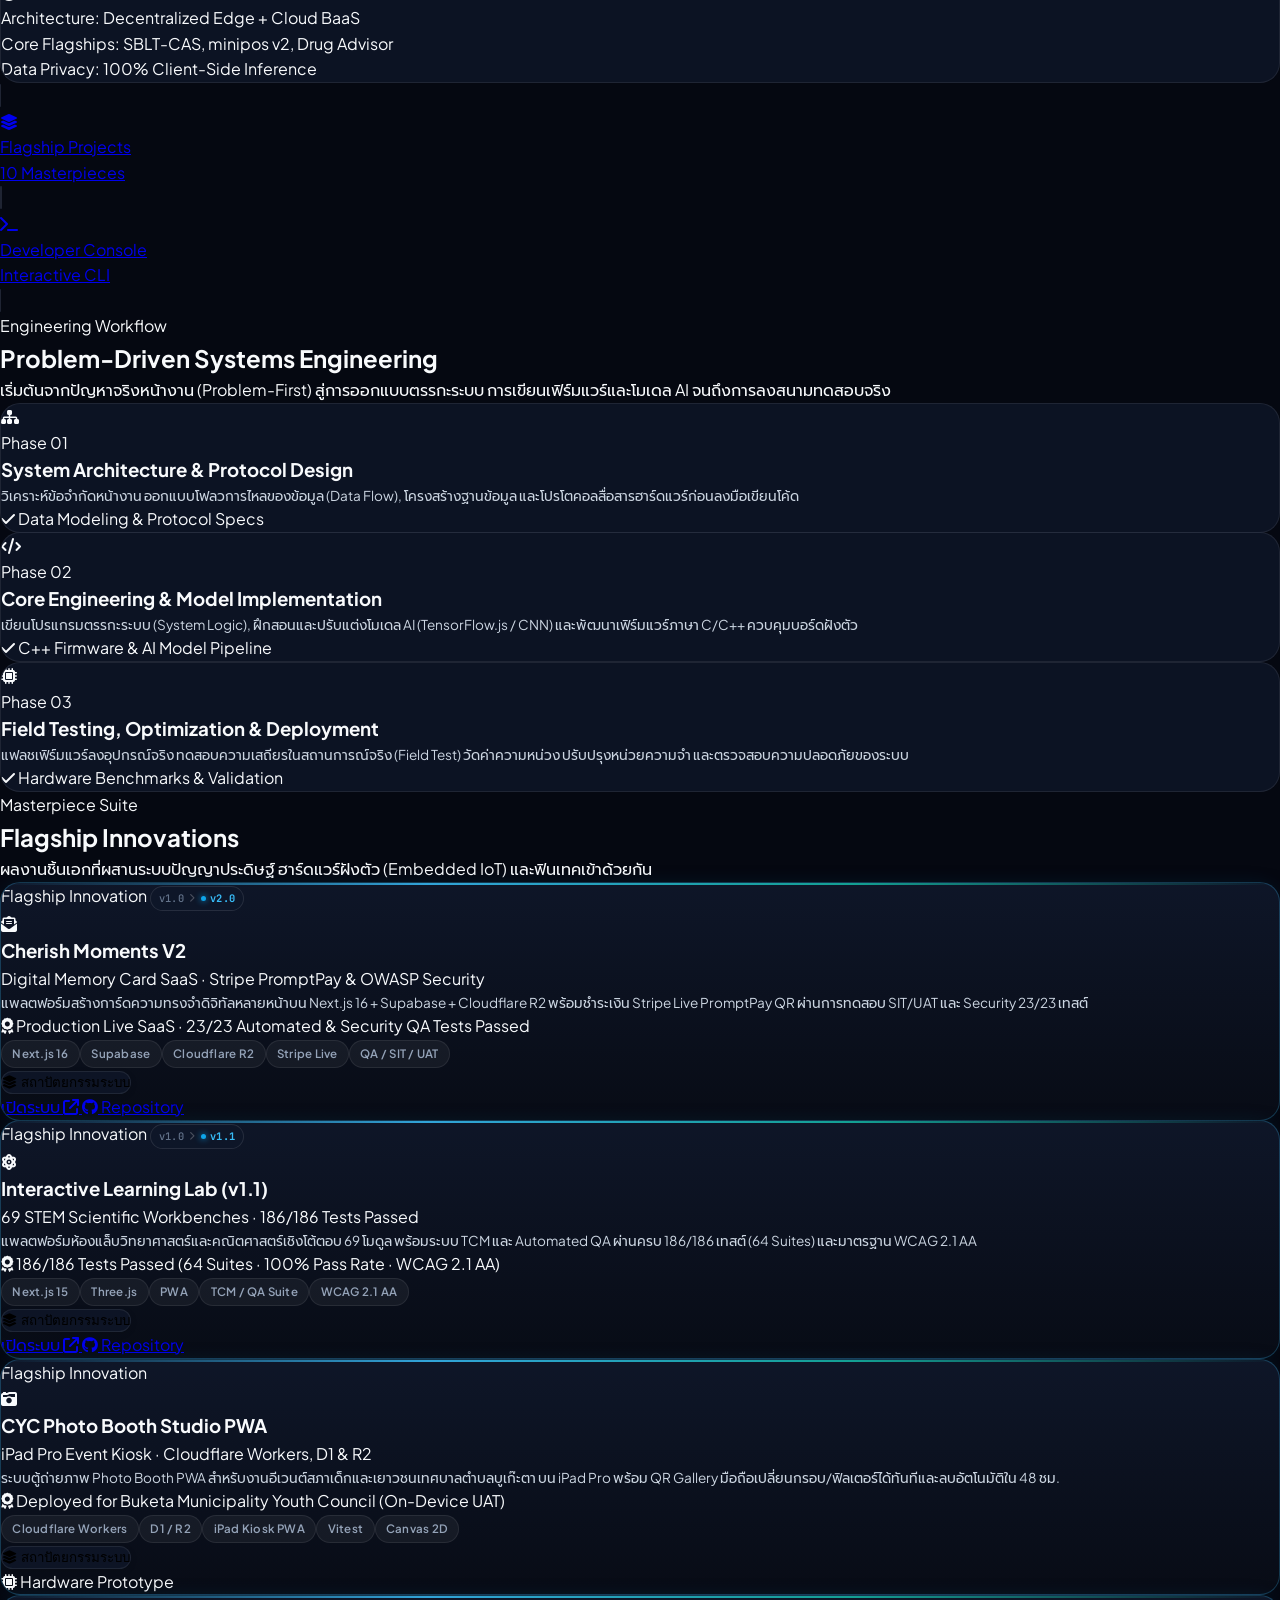
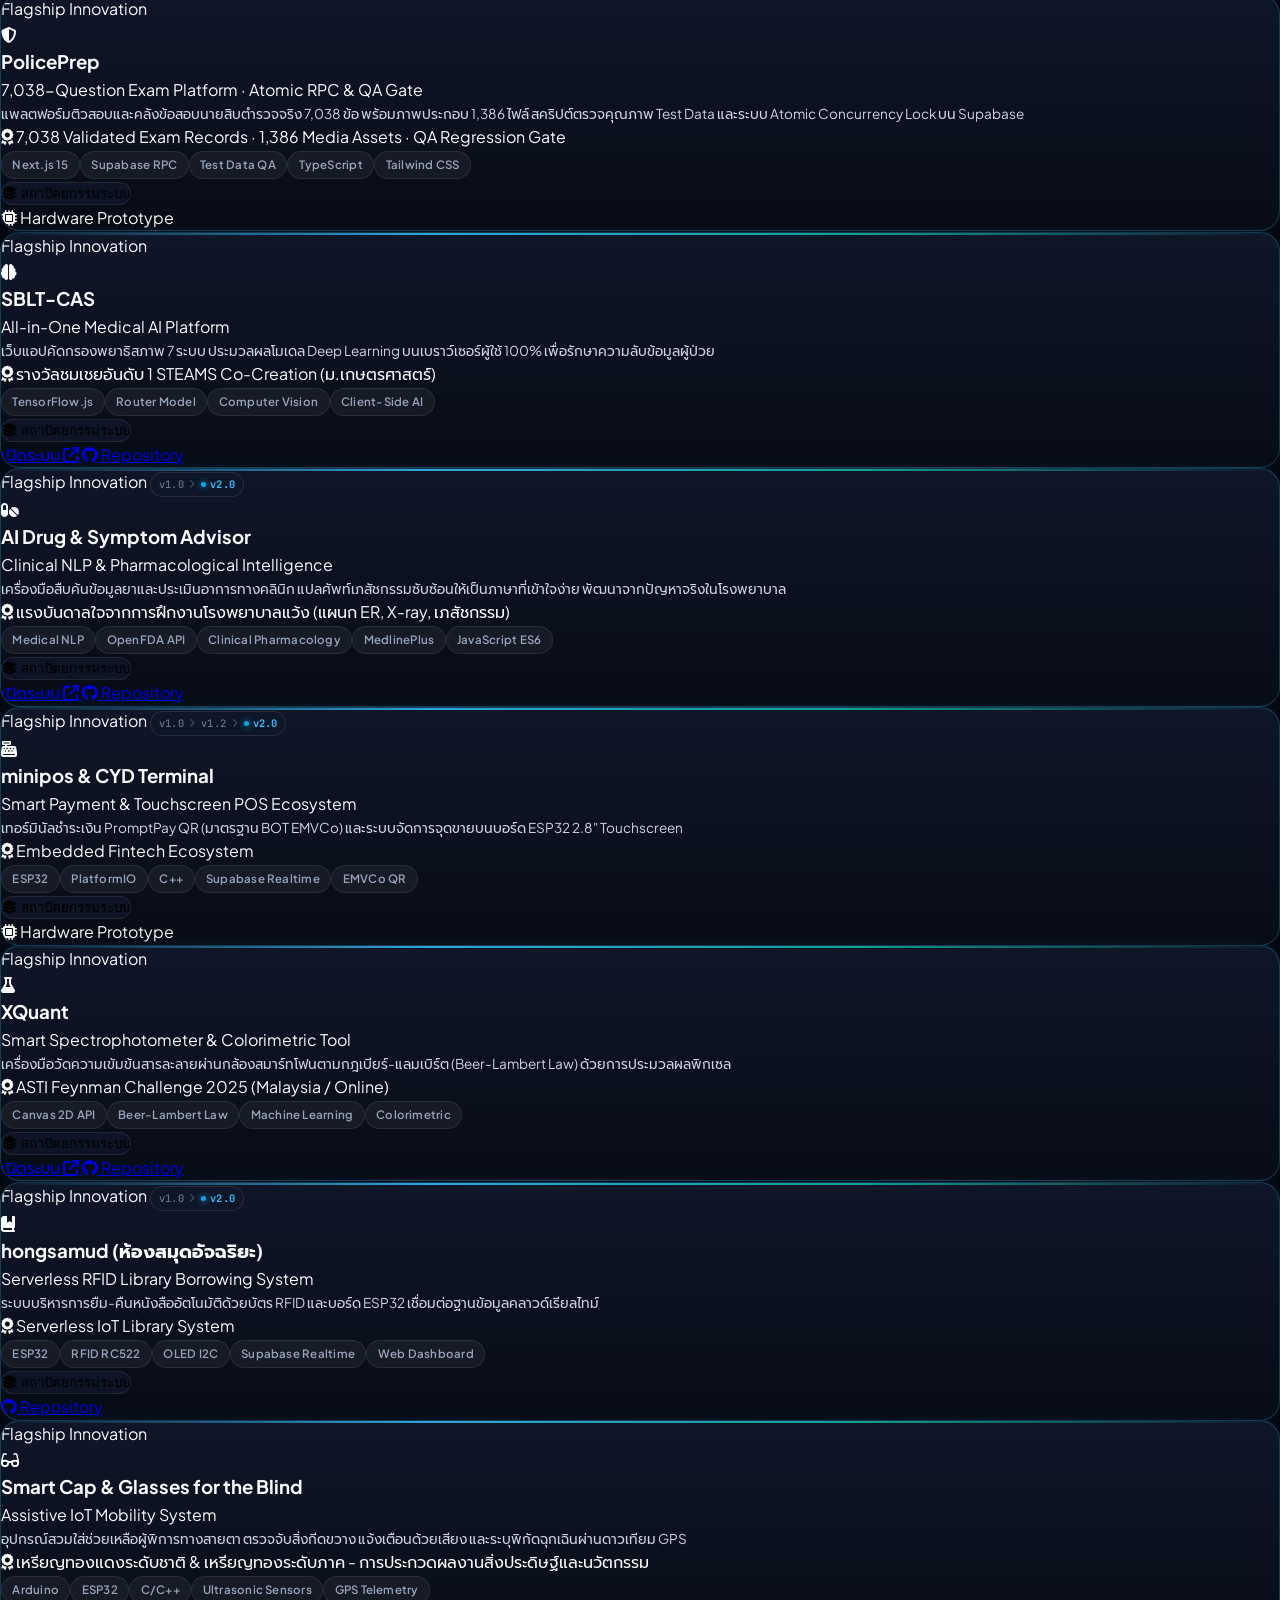
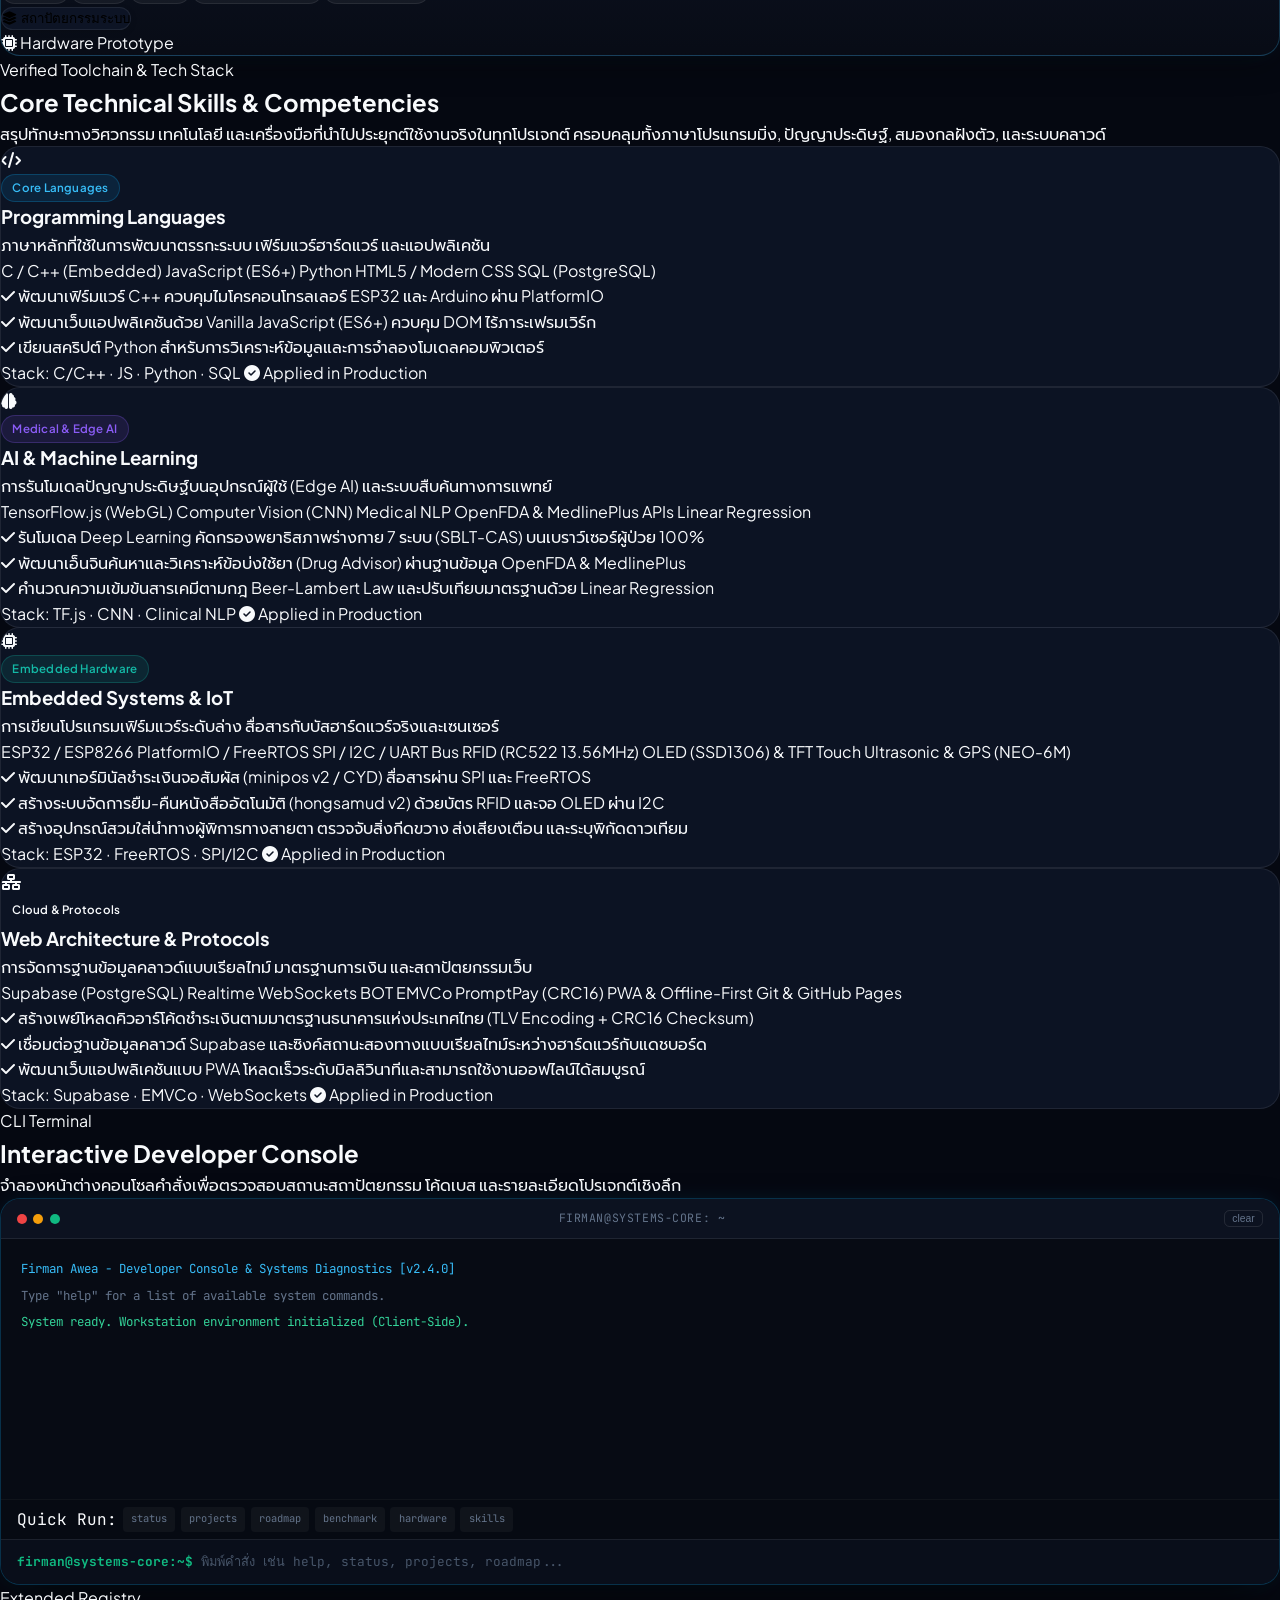
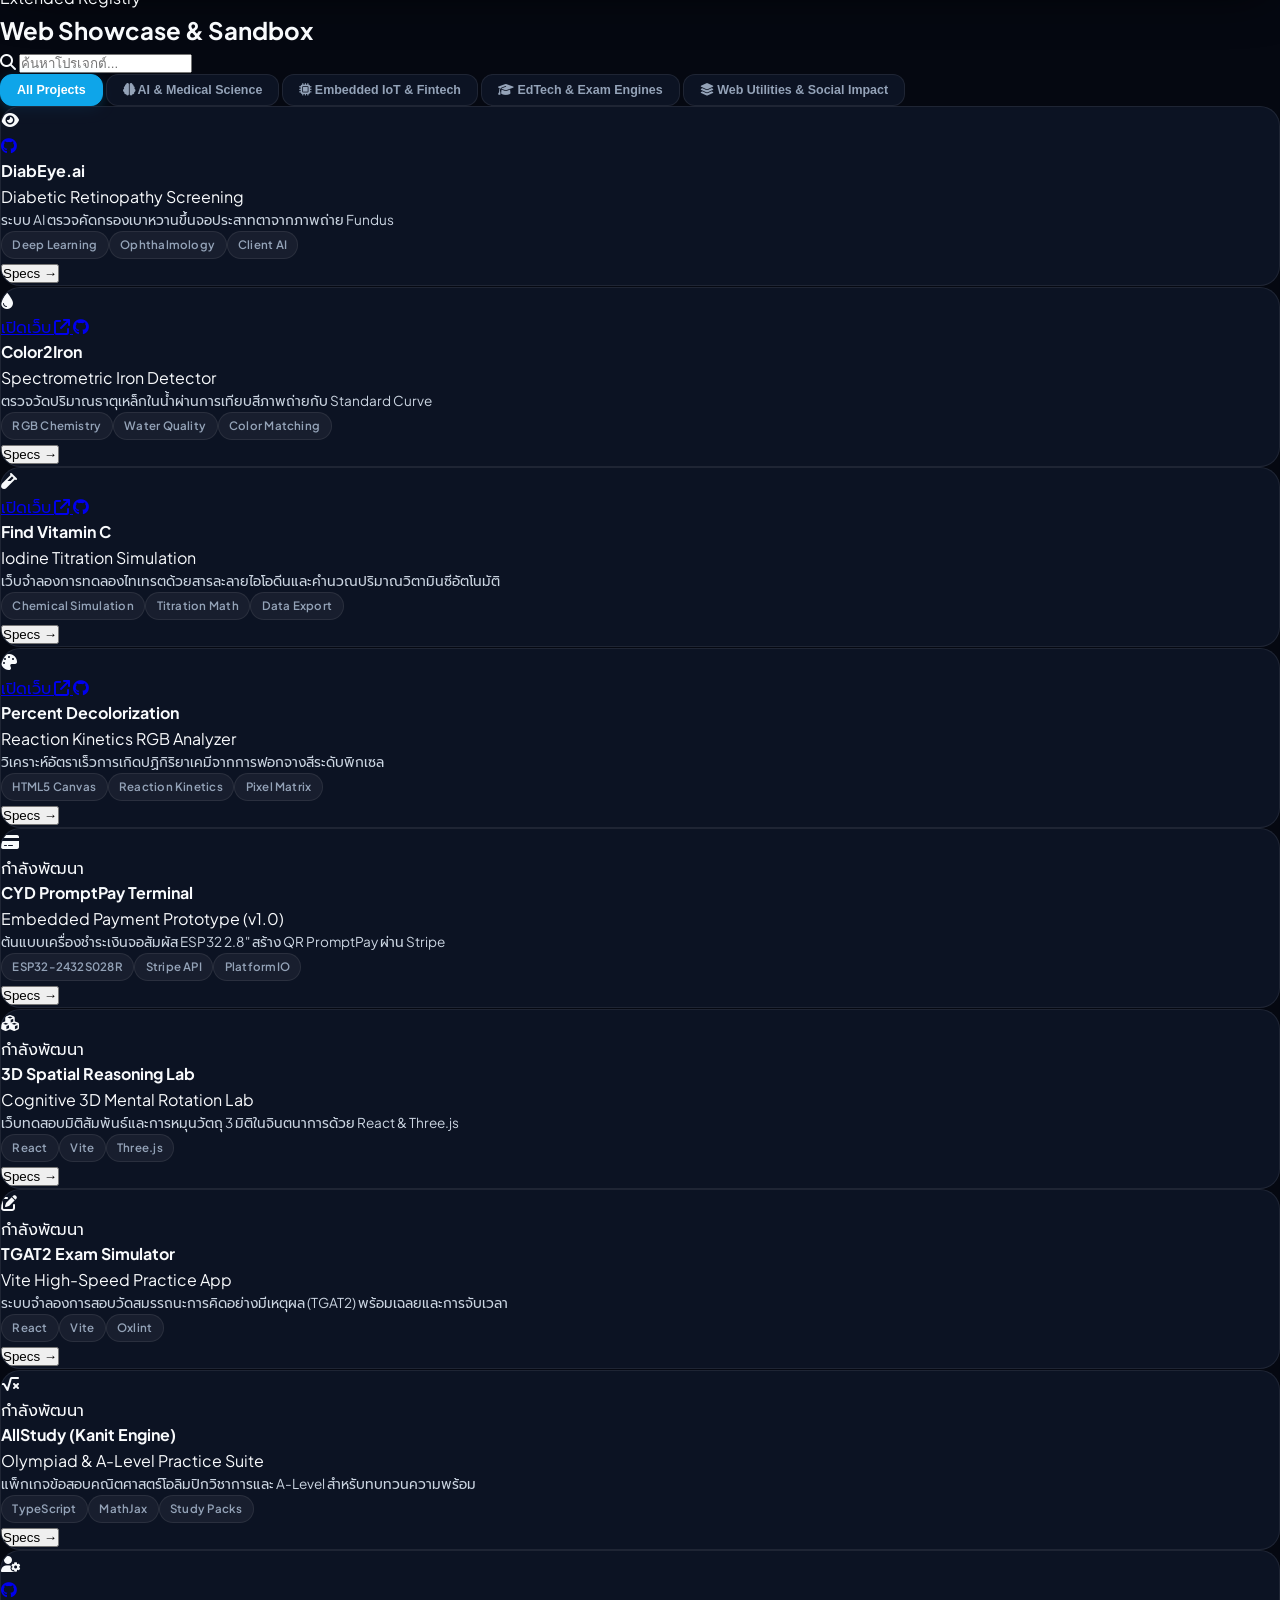
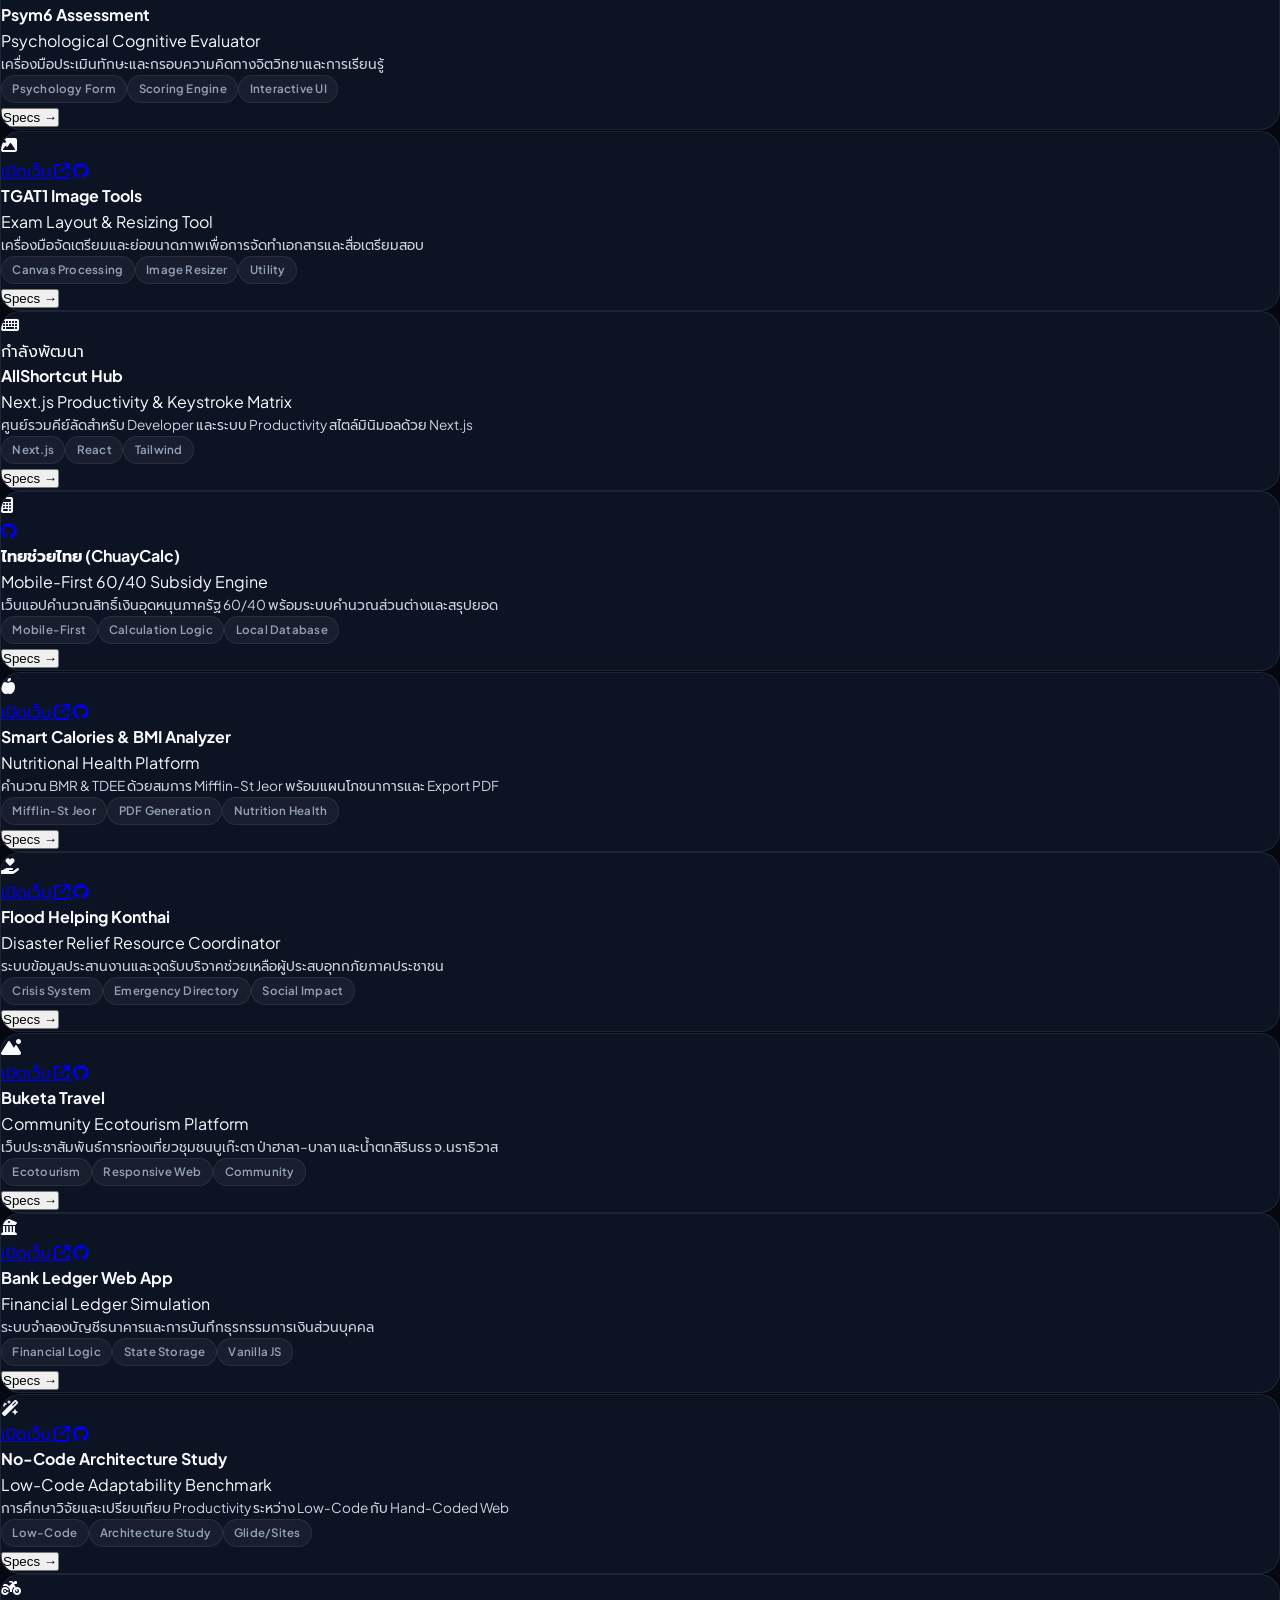
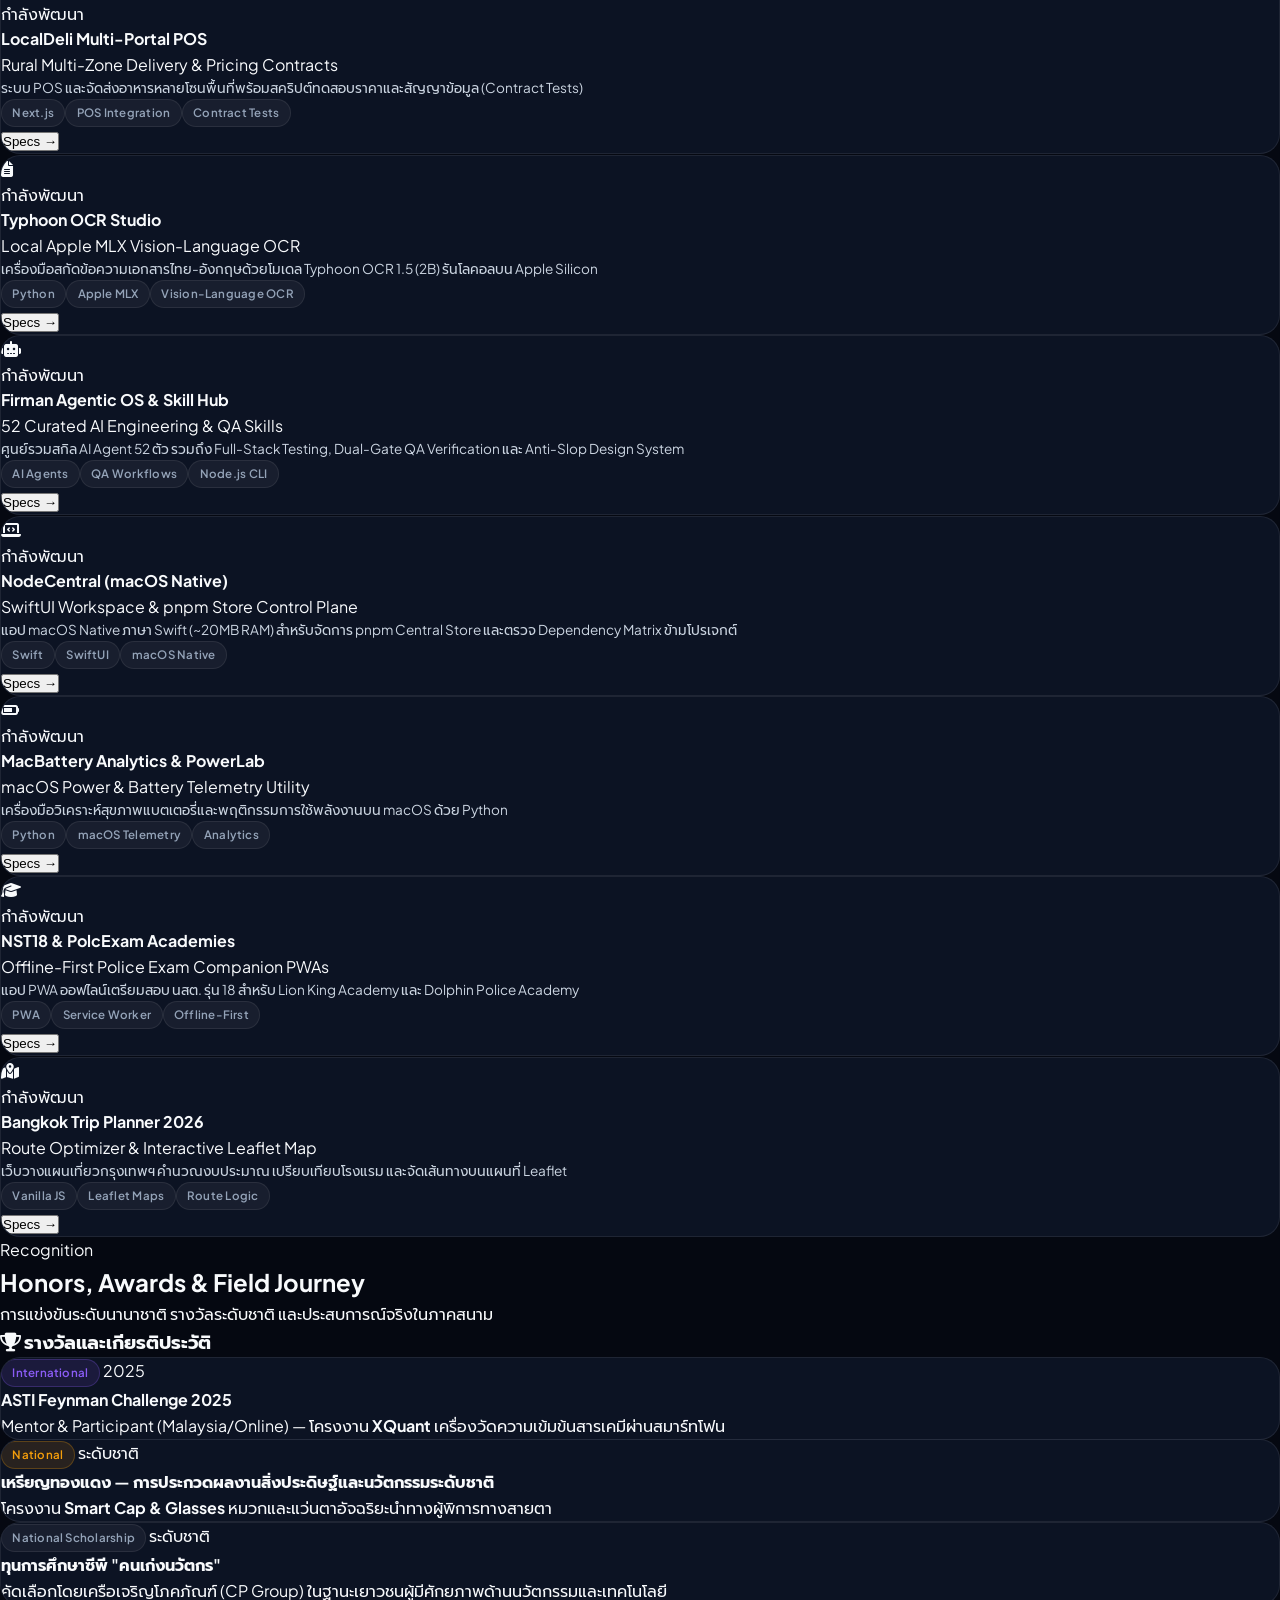
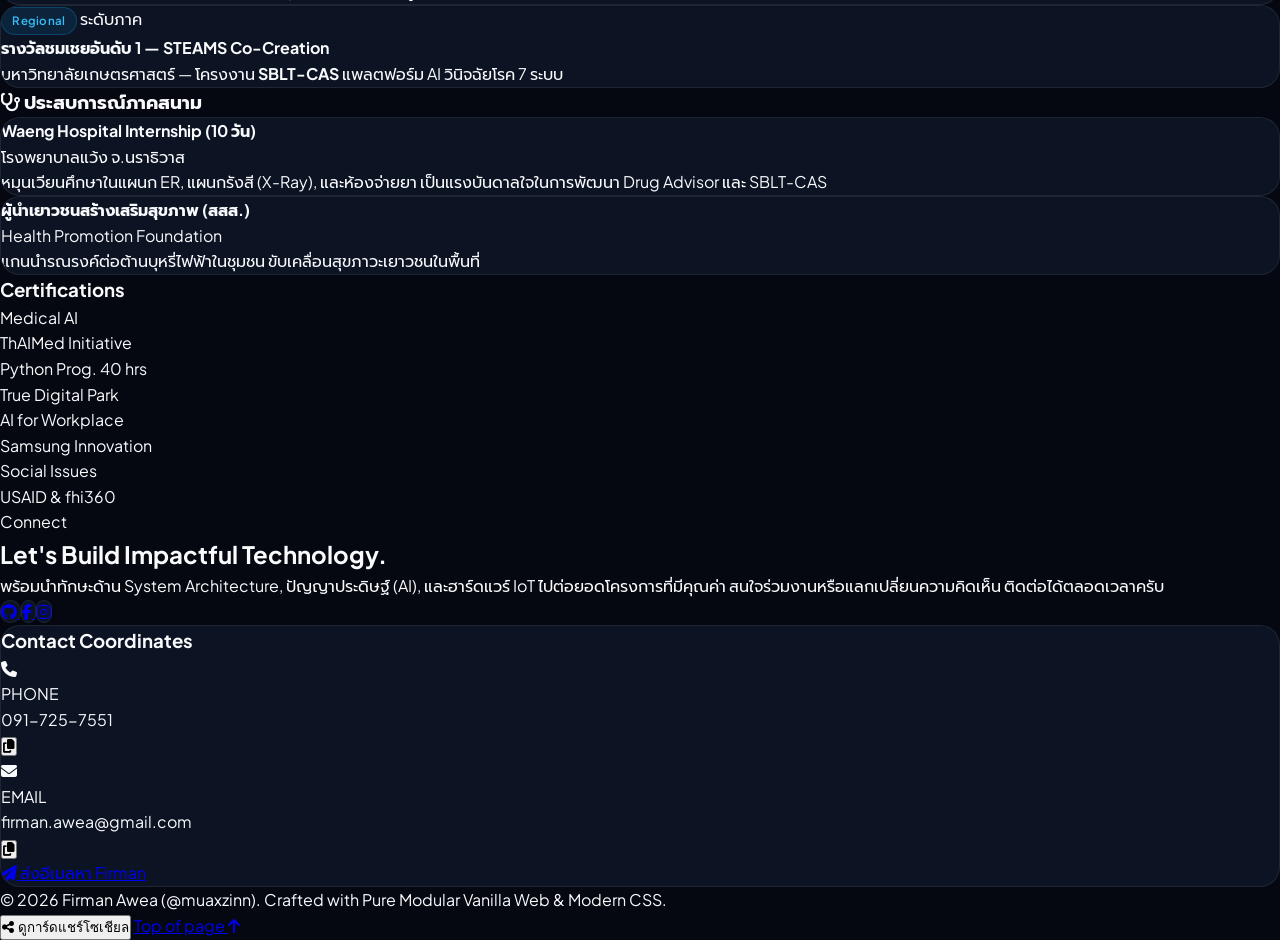
==== commit ffbcbfde: "feat: add universal EN/TH A4 QA resumes and sync 36-project portfolio" ====
--- a/index.html
+++ b/index.html
@@ -406,6 +406,9 @@
           <a href="#terminal" class="px-3 py-1.5 rounded-lg text-xs font-medium text-slate-300 hover:text-white hover:bg-slate-800/60 transition-all">Terminal</a>
           <a href="#showcase" class="px-3 py-1.5 rounded-lg text-xs font-medium text-slate-300 hover:text-white hover:bg-slate-800/60 transition-all">Showcase</a>
           <a href="#awards" class="px-3 py-1.5 rounded-lg text-xs font-medium text-slate-300 hover:text-white hover:bg-slate-800/60 transition-all">Awards</a>
+          <a href="resume.html" class="px-3 py-1.5 rounded-lg text-xs font-semibold text-emerald-300 hover:text-white bg-emerald-500/10 hover:bg-emerald-500/20 border border-emerald-500/30 transition-all flex items-center gap-1.5">
+            <i class="fas fa-file-lines text-[11px]"></i> Resume (A4)
+          </a>
 
           <!-- Social Share Preview Trigger -->
           <button data-open-share-modal title="พรีวิวการ์ดแชร์ Facebook &amp; LINE" class="flex items-center gap-1.5 px-2.5 py-1.5 rounded-lg text-slate-300 hover:text-sky-400 hover:bg-slate-800/60 transition-all text-xs border border-sky-500/30 bg-sky-500/10">
@@ -471,6 +474,9 @@
       <a href="#terminal" class="block py-2 text-sm font-medium text-slate-200 hover:text-sky-400">Terminal</a>
       <a href="#showcase" class="block py-2 text-sm font-medium text-slate-200 hover:text-sky-400">Showcase</a>
       <a href="#awards" class="block py-2 text-sm font-medium text-slate-200 hover:text-sky-400">Awards</a>
+      <a href="resume.html" class="block py-2 text-sm font-semibold text-emerald-400 hover:text-emerald-300 flex items-center gap-2">
+        <i class="fas fa-file-lines"></i> ดูเรซูเม่ A4 (Resume / CV)
+      </a>
       <button data-open-share-modal class="w-full text-left py-2 text-sm font-medium text-sky-400 hover:text-sky-300 flex items-center gap-2">
         <i class="fas fa-share-nodes"></i> ดูหน้าจอตัวอย่างการ์ดแชร์ (Facebook / LINE)
       </button>
@@ -516,12 +522,18 @@
           </div>
 
           <!-- CTAs -->
-          <div class="flex flex-col sm:flex-row items-center justify-center lg:justify-start gap-3 mb-10">
+          <div class="flex flex-col sm:flex-row flex-wrap items-center justify-center lg:justify-start gap-3 mb-10">
             <a href="#flagship" class="w-full sm:w-auto btn-primary">
               <i class="fas fa-rocket"></i> สำรวจผลงานเด่น
             </a>
-            <a href="#terminal" class="w-full sm:w-auto btn-secondary">
-              <i class="fas fa-terminal text-sky-400"></i> เปิด Dev Terminal
+            <a href="resume.html" class="w-full sm:w-auto btn-secondary border-emerald-500/40 text-emerald-300 hover:text-white">
+              <i class="fas fa-file-lines text-emerald-400"></i> เรซูเม่ (EN / TH)
+            </a>
+            <a href="Firman_Awea_QA_Tester_Resume_EN.pdf" download class="w-full sm:w-auto btn-secondary">
+              <i class="fas fa-file-pdf text-sky-400"></i> PDF (EN)
+            </a>
+            <a href="Firman_Awea_QA_Tester_Resume_TH.pdf" download class="w-full sm:w-auto btn-secondary">
+              <i class="fas fa-file-pdf text-teal-400"></i> PDF (TH)
             </a>
             <a href="https://github.com/muaxzinn" target="_blank" rel="noopener noreferrer" class="w-full sm:w-auto btn-secondary">
               <i class="fab fa-github"></i> GitHub (@muaxzinn)
@@ -531,7 +543,7 @@
           <!-- Numerical Stat Counters -->
           <div class="grid grid-cols-2 sm:grid-cols-4 gap-4 pt-6 border-t border-slate-800/80">
             <div>
-              <div class="text-2xl sm:text-3xl font-extrabold text-white font-mono counter-val" data-target="25">0</div>
+              <div class="text-2xl sm:text-3xl font-extrabold text-white font-mono counter-val" data-target="36">0</div>
               <div class="text-[11px] text-slate-400 font-medium uppercase tracking-wider mt-0.5">Projects Built</div>
             </div>
             <div>
@@ -657,7 +669,7 @@
               </div>
               <div class="overflow-hidden">
                 <div class="text-xs font-bold text-white truncate group-hover:text-sky-400 transition-colors">Flagship Projects</div>
-                <div class="text-[10px] text-slate-400 truncate">6 Masterpieces</div>
+                <div class="text-[10px] text-slate-400 truncate">10 Masterpieces</div>
               </div>
             </a>
             <a href="#terminal" class="glow-card tilt-3d p-3 flex items-center gap-3 group" data-tilt-max="5">
